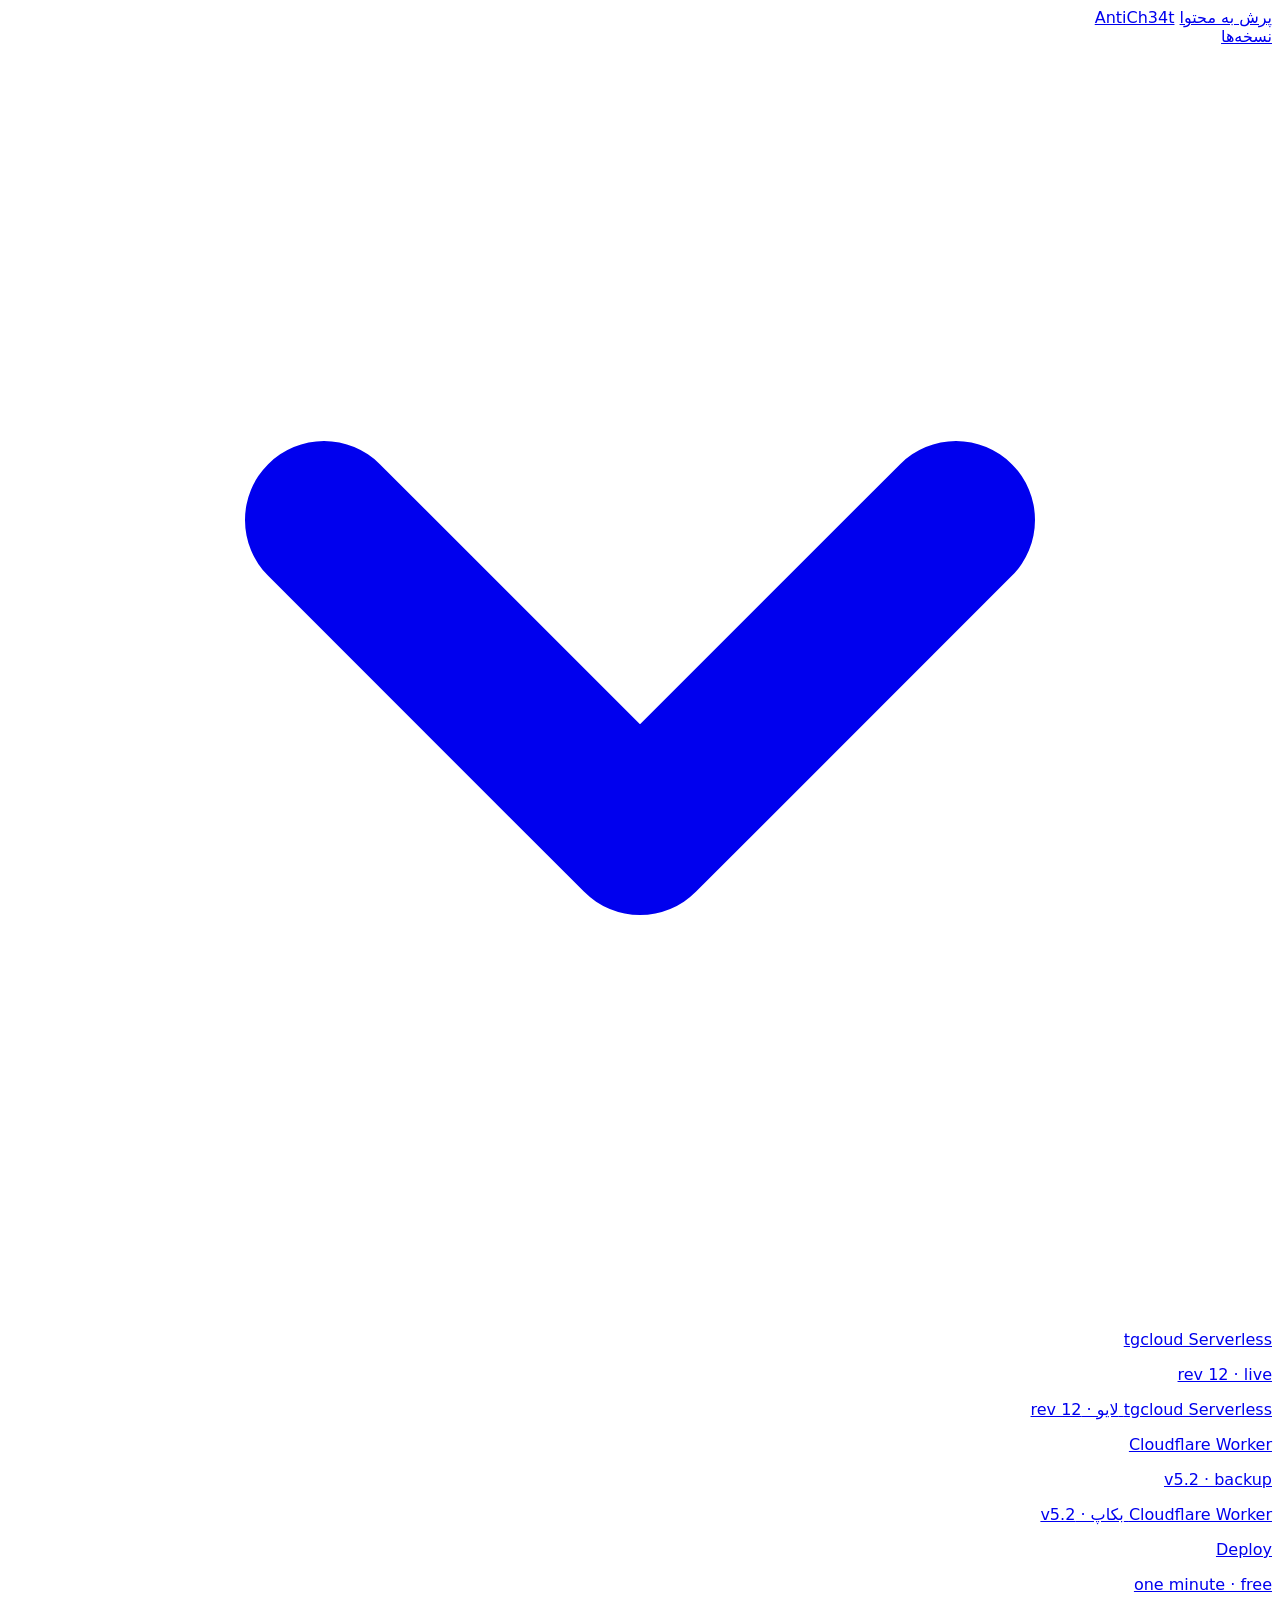
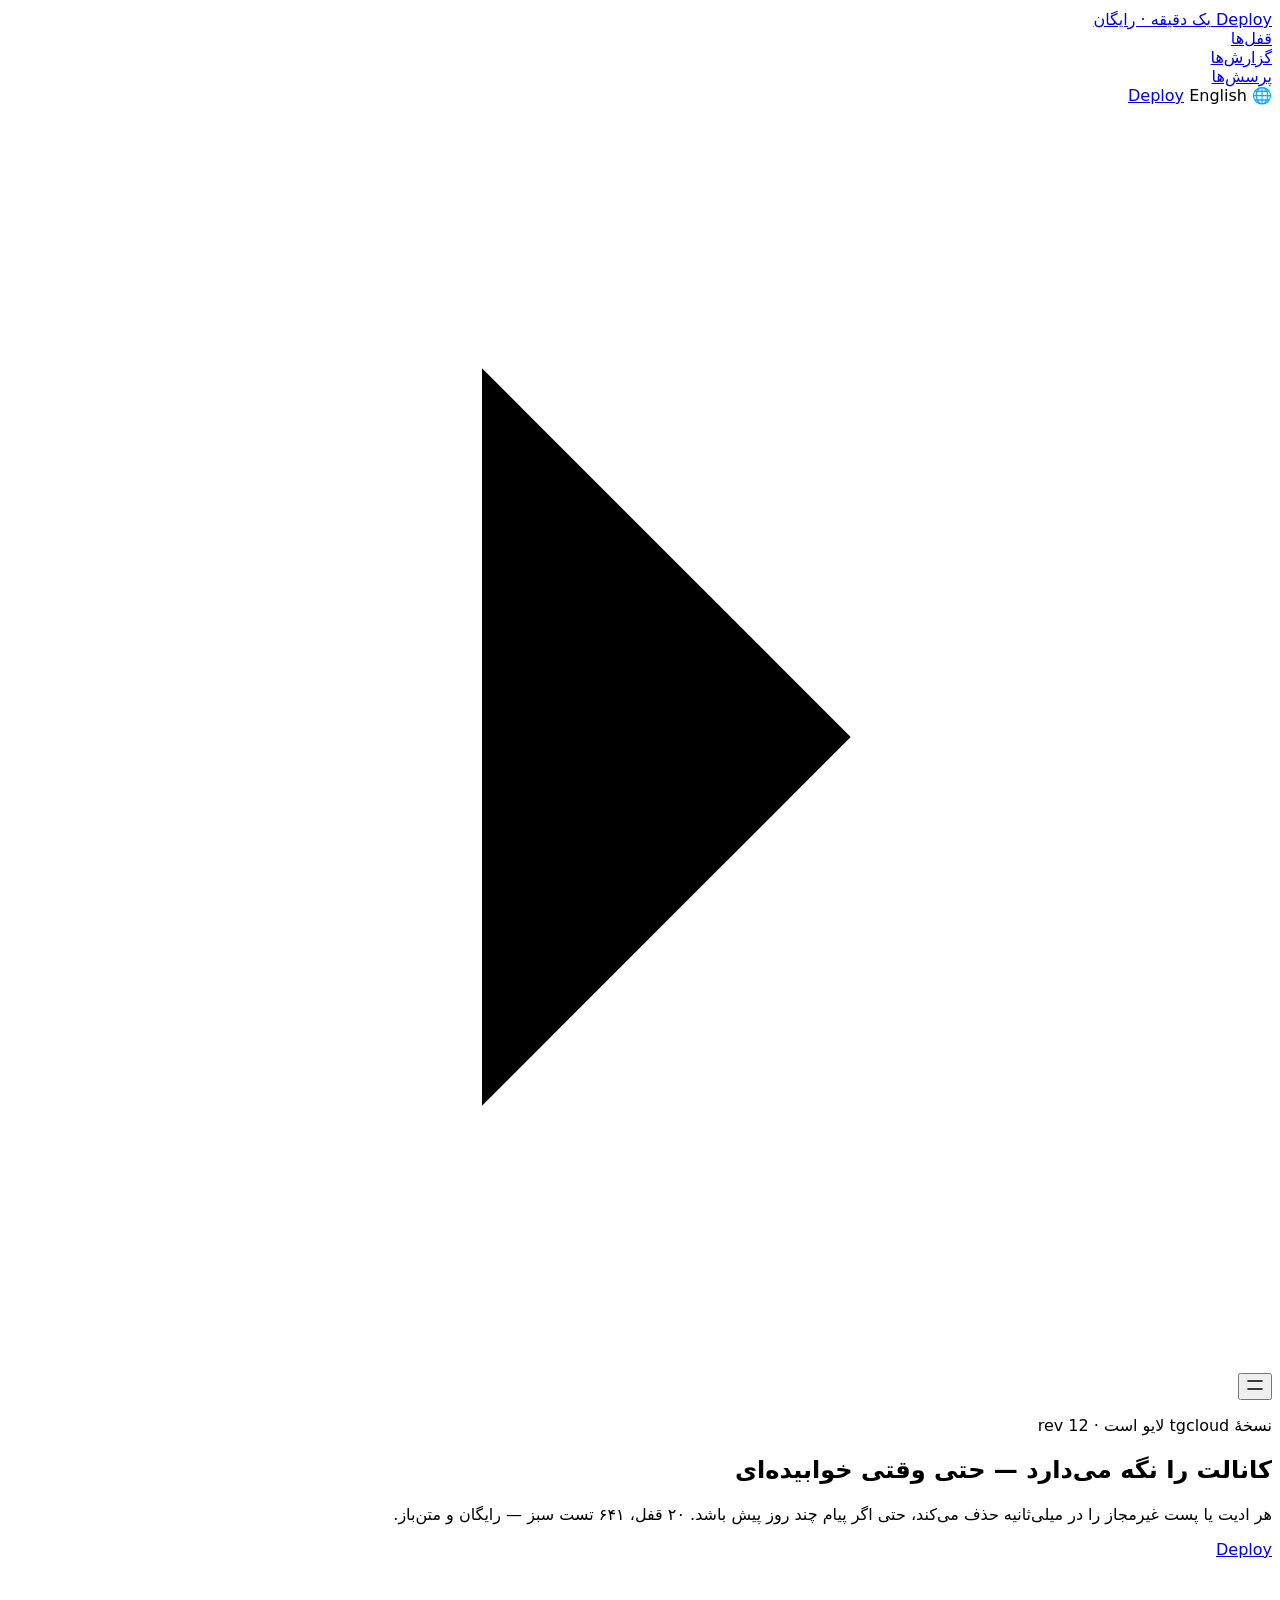
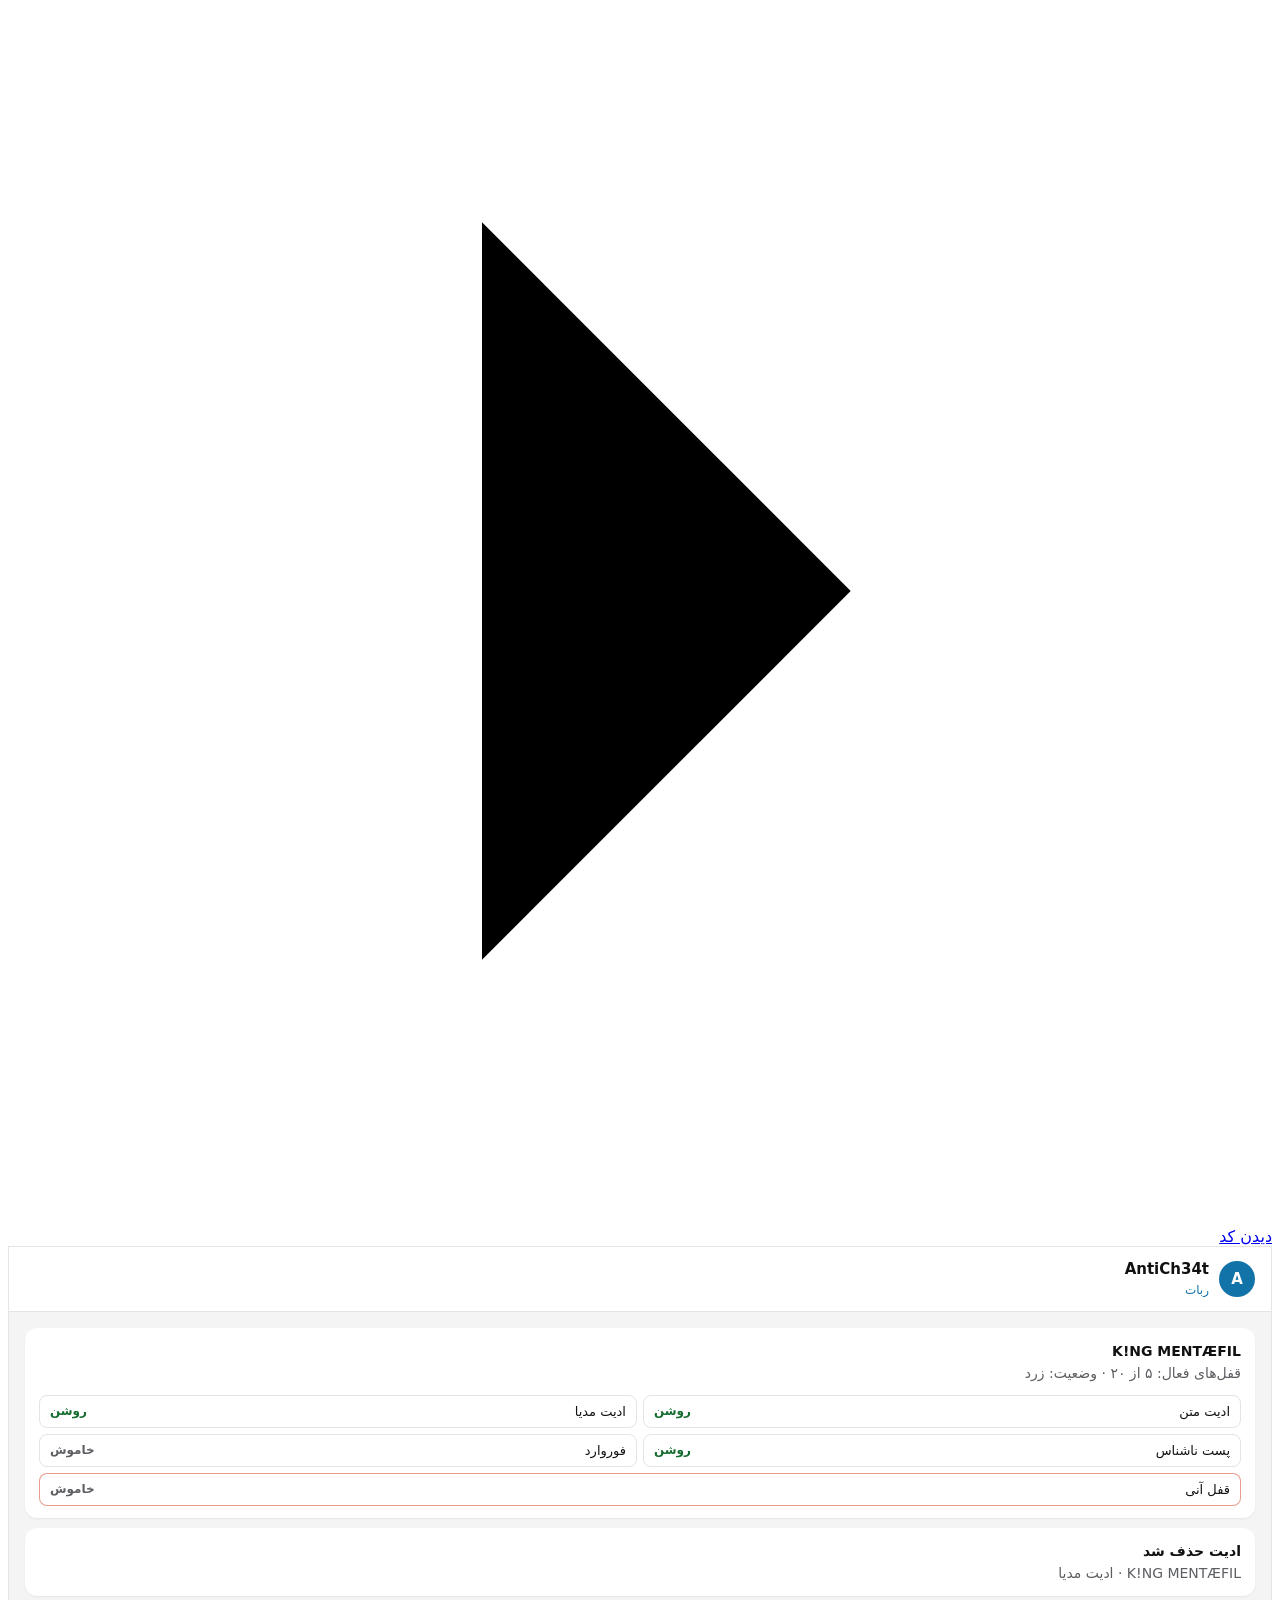
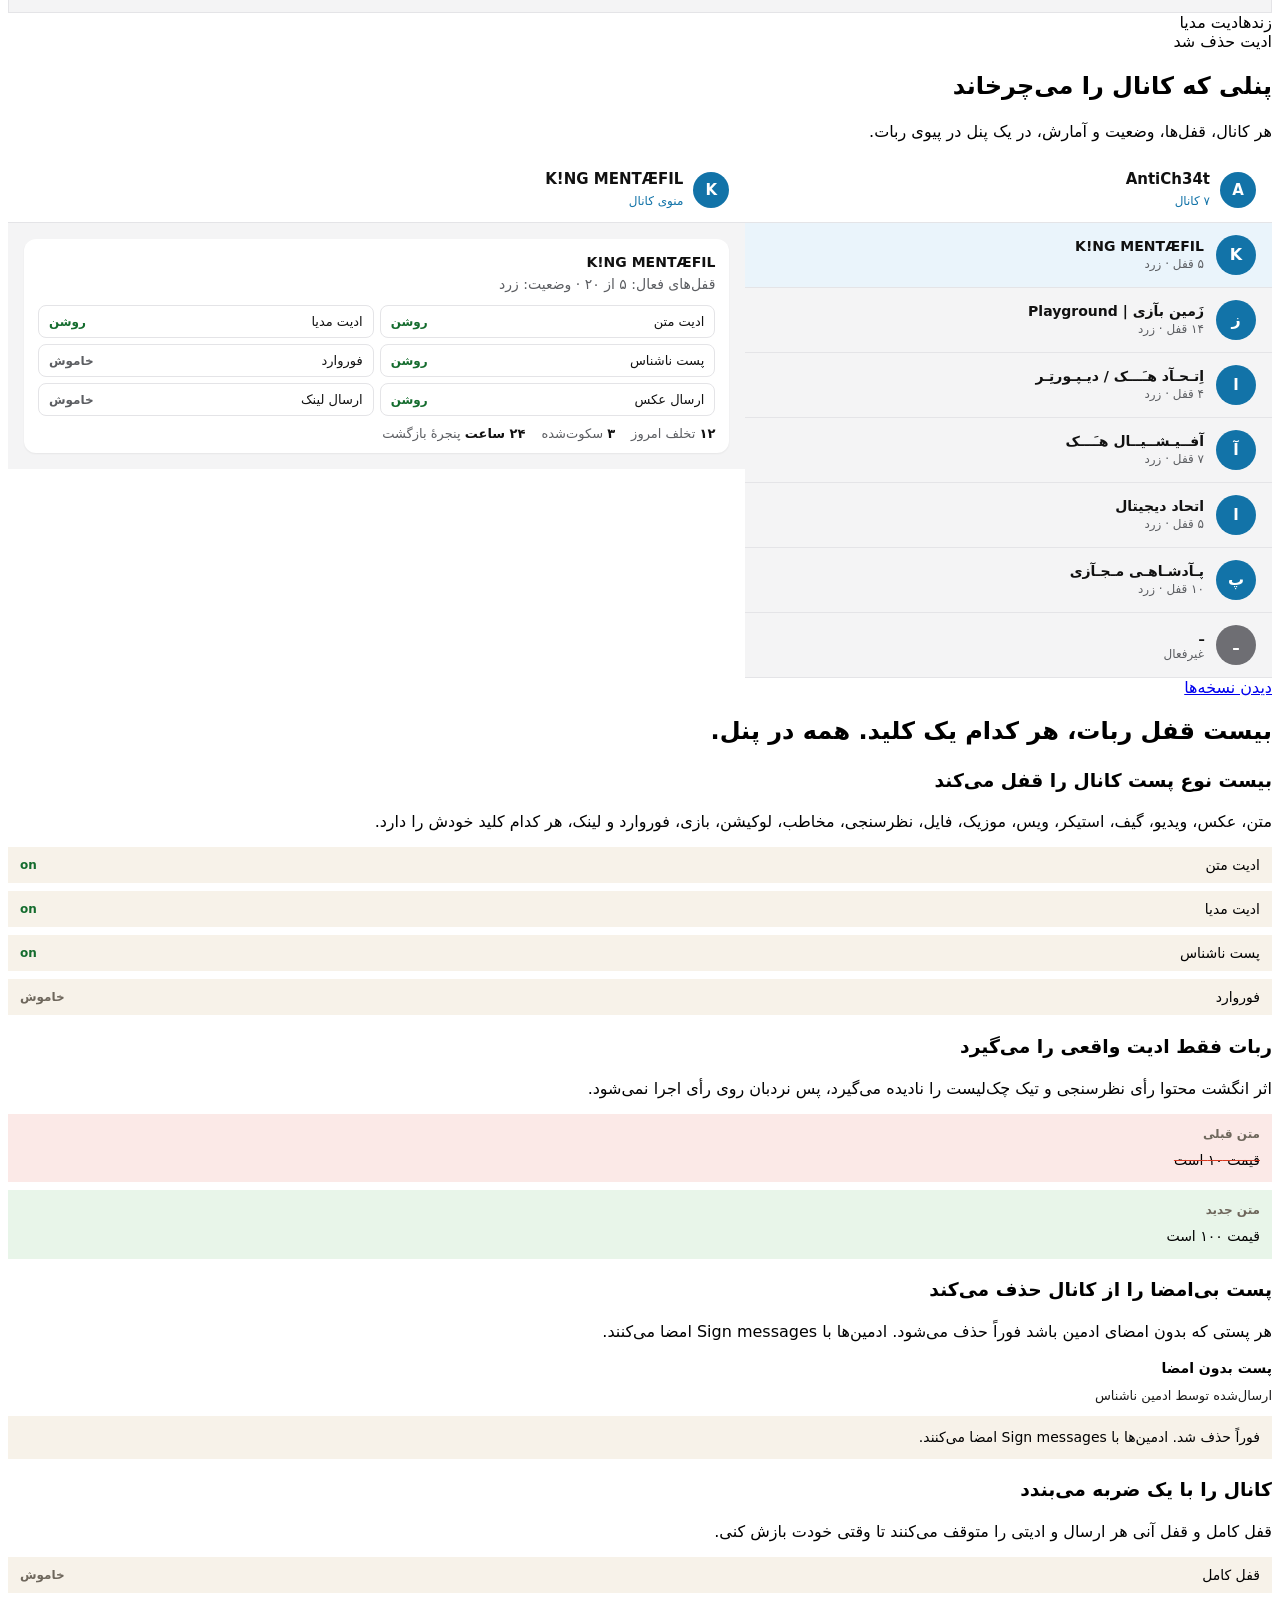
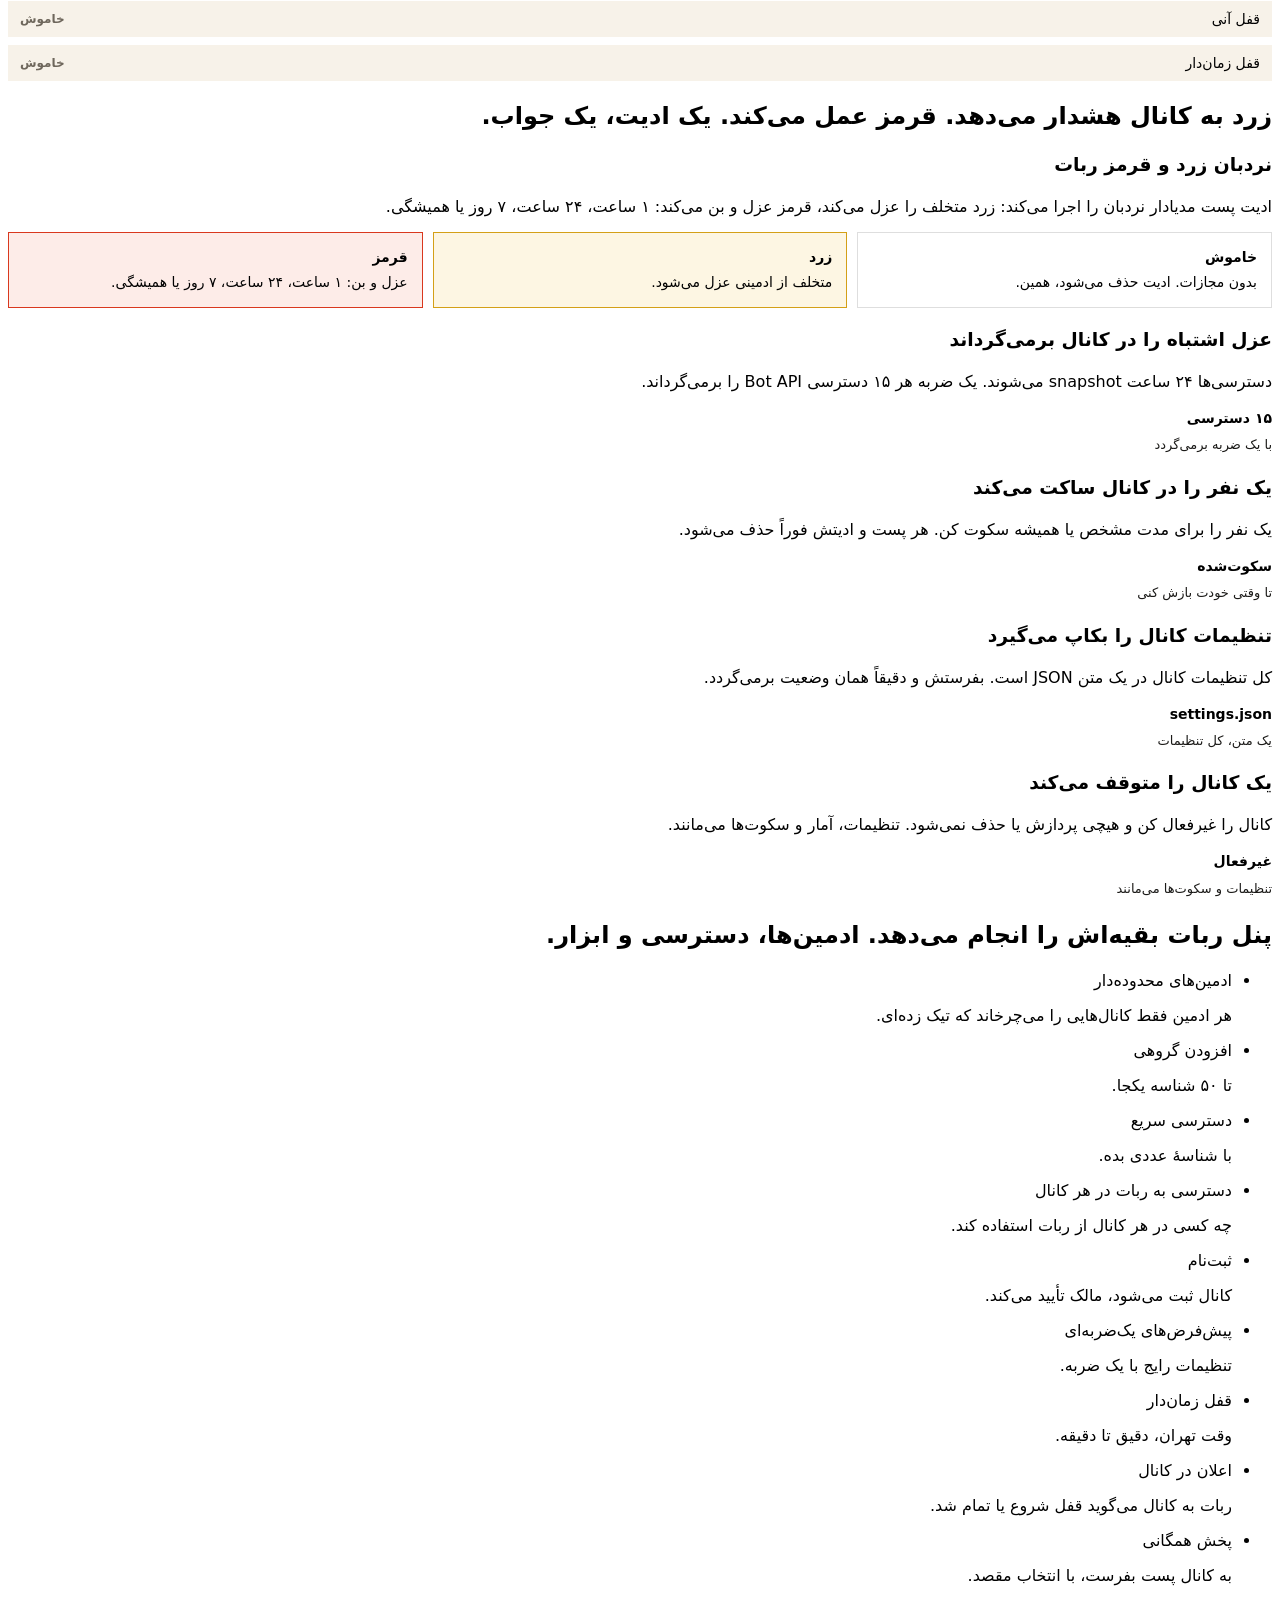
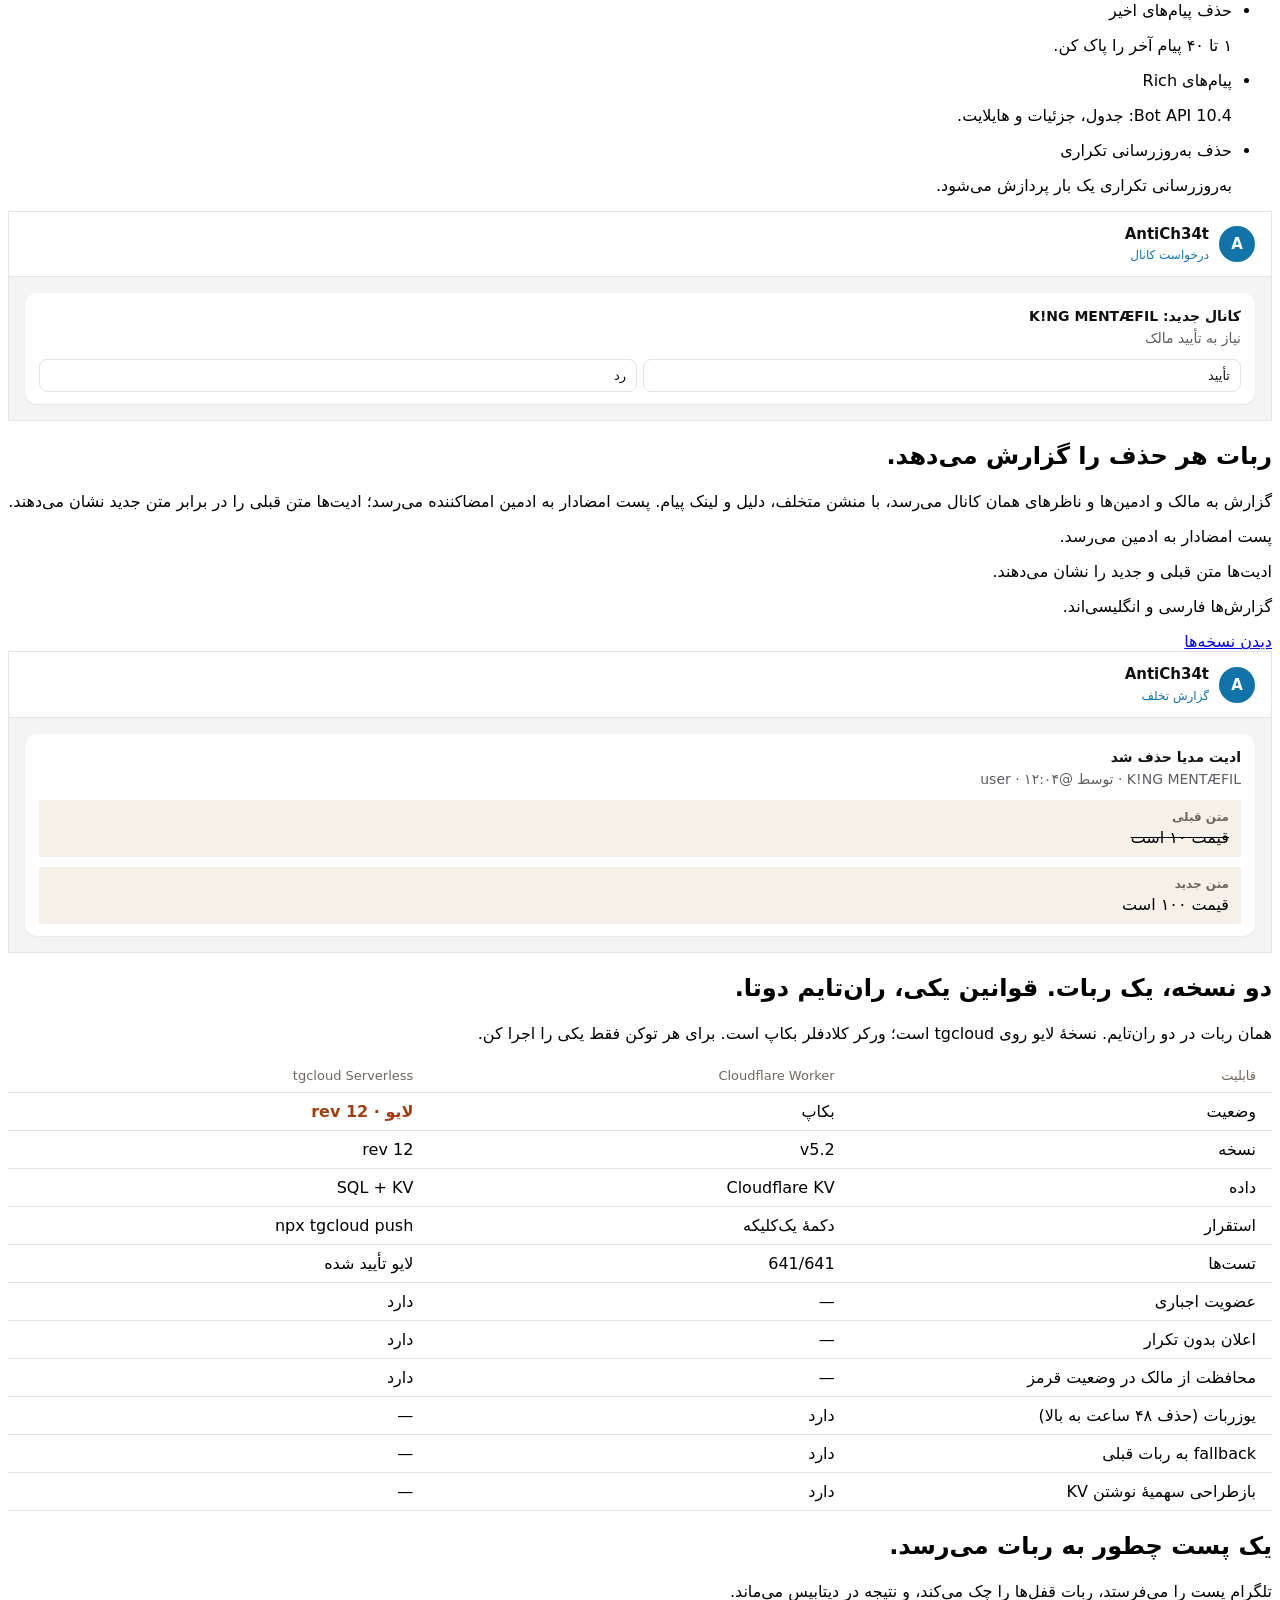
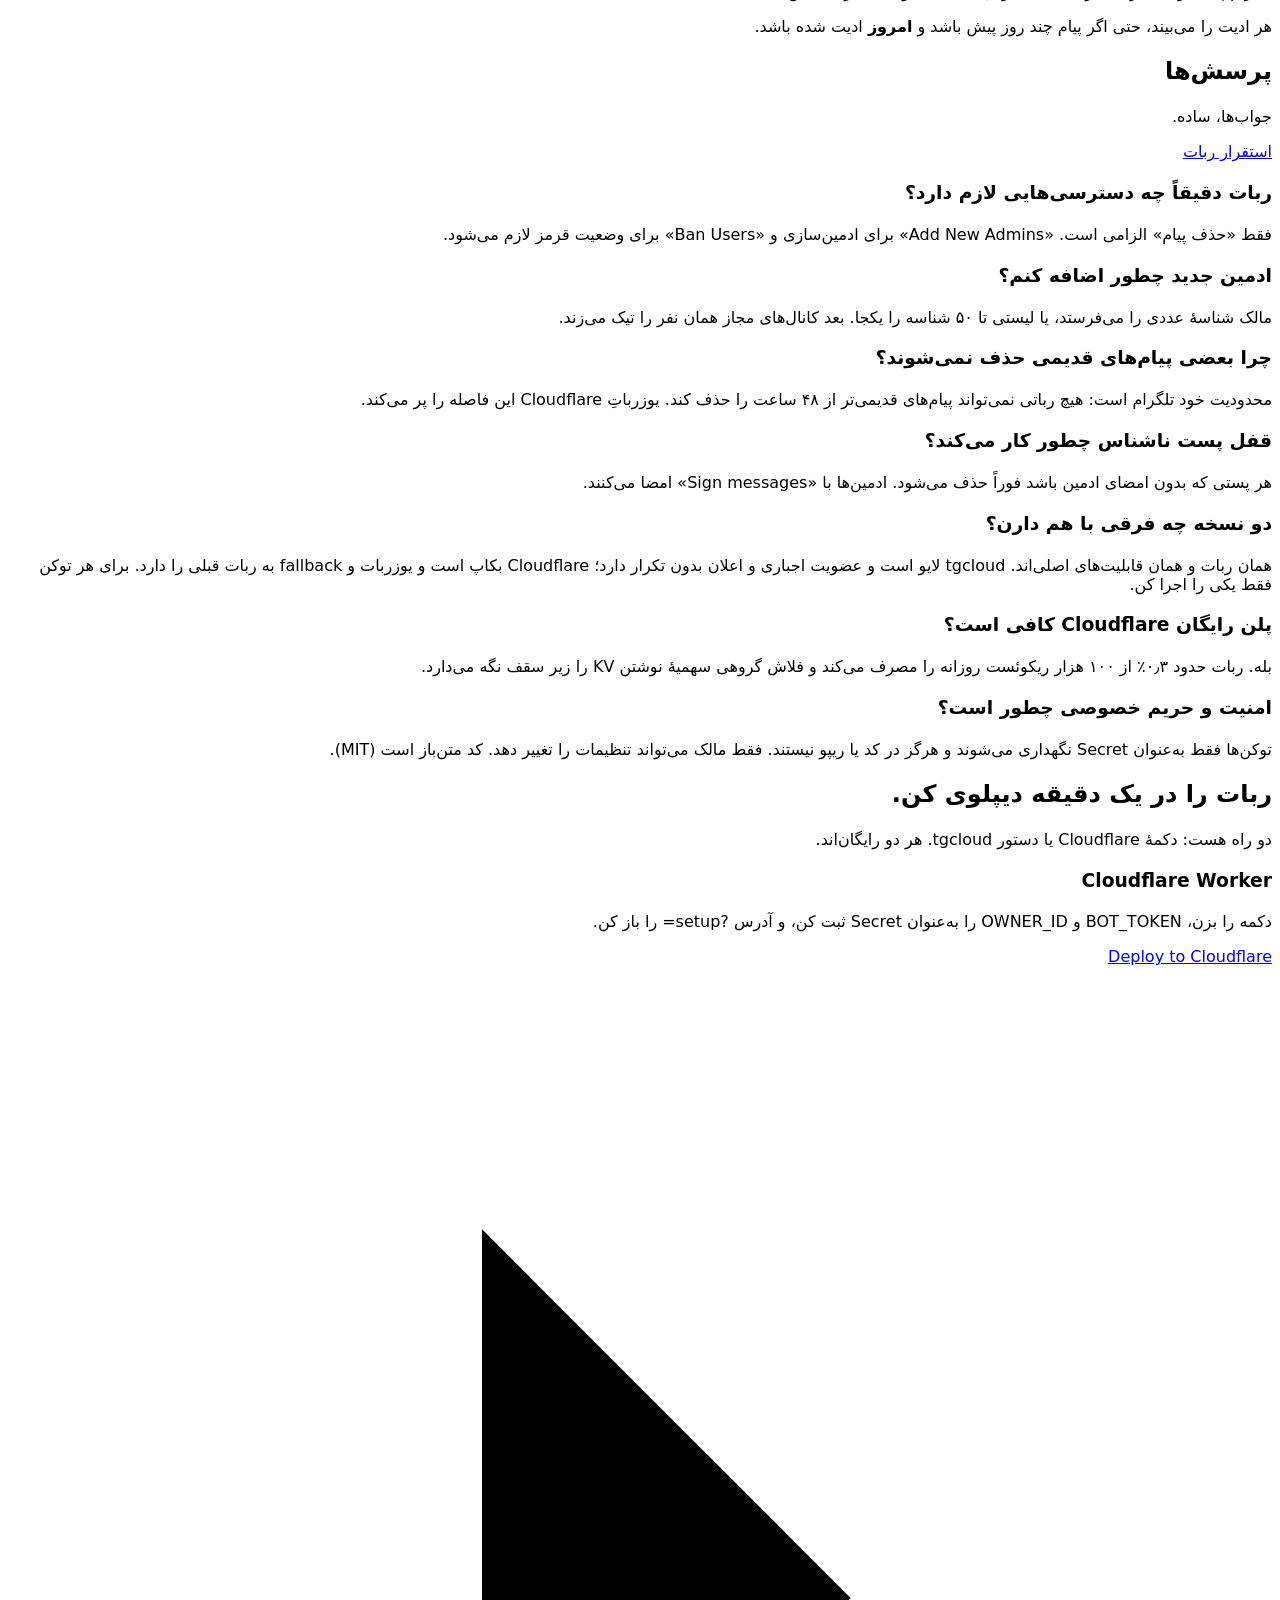
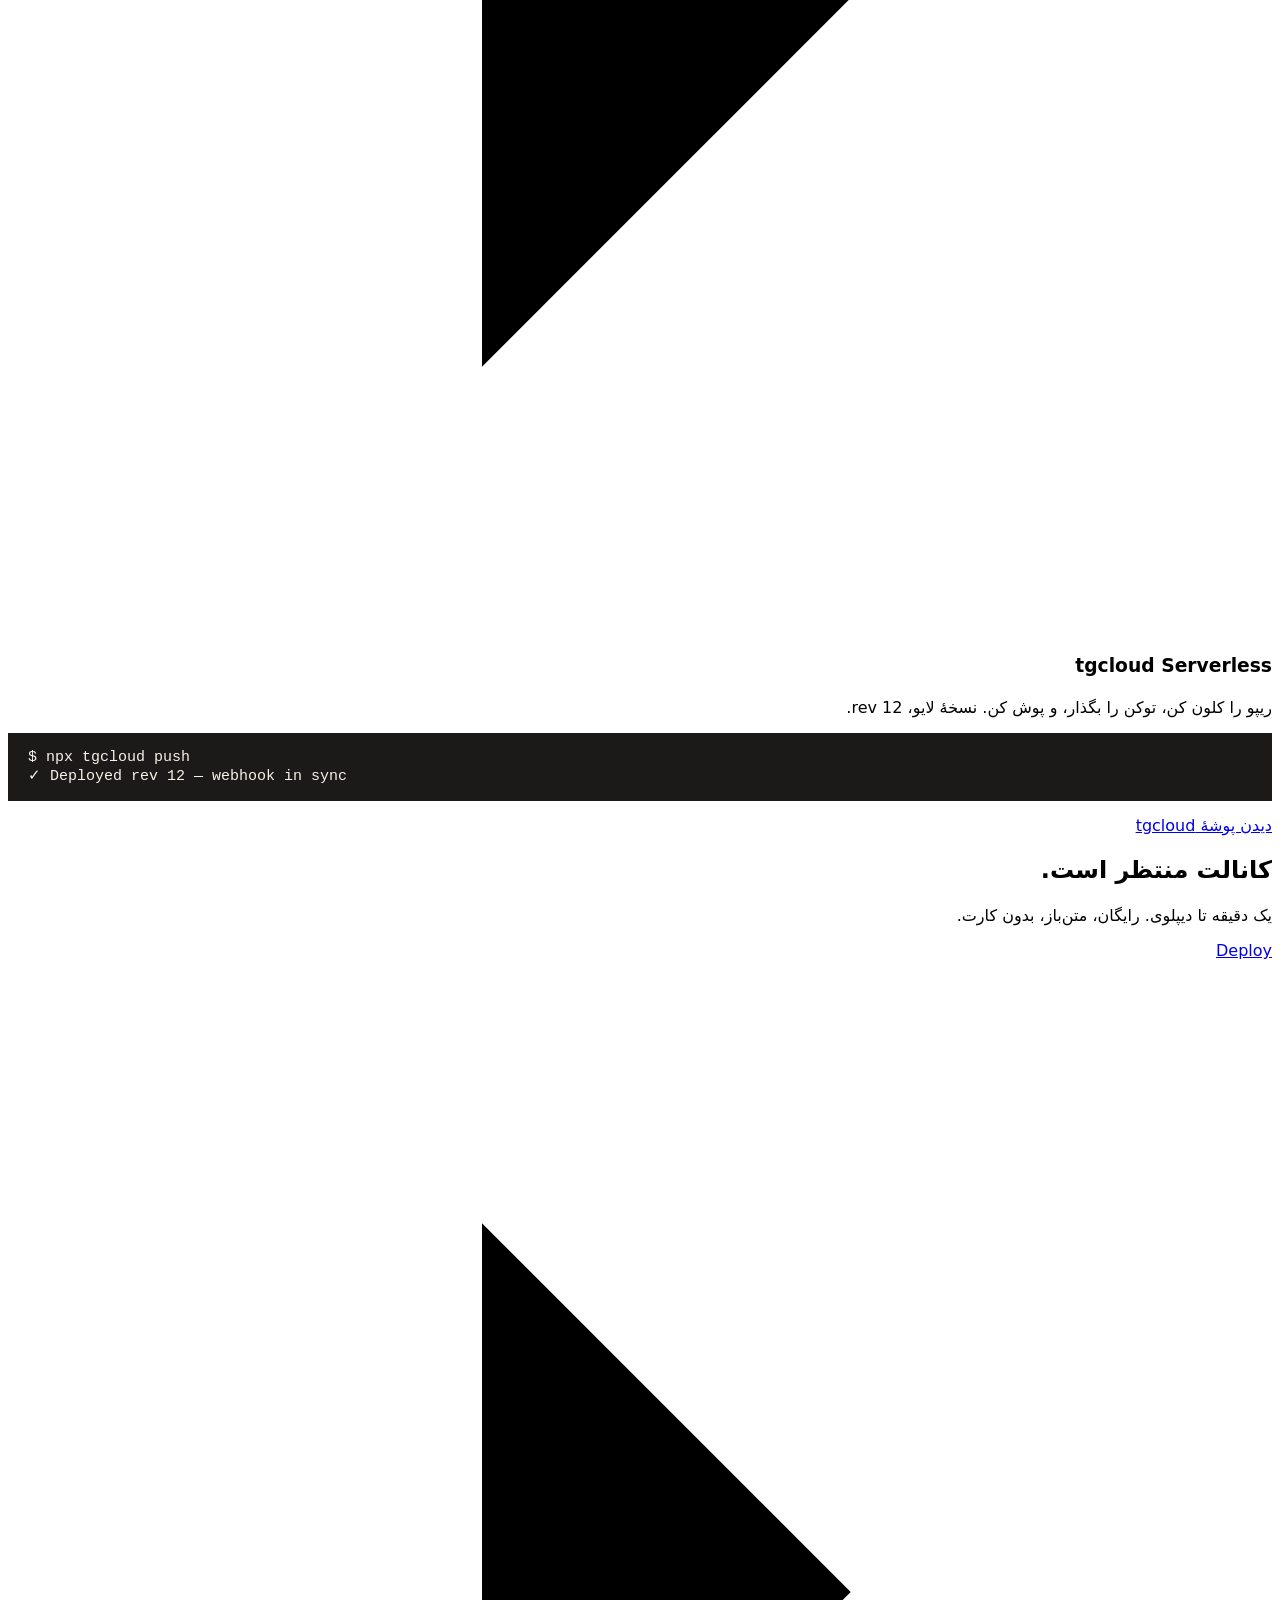
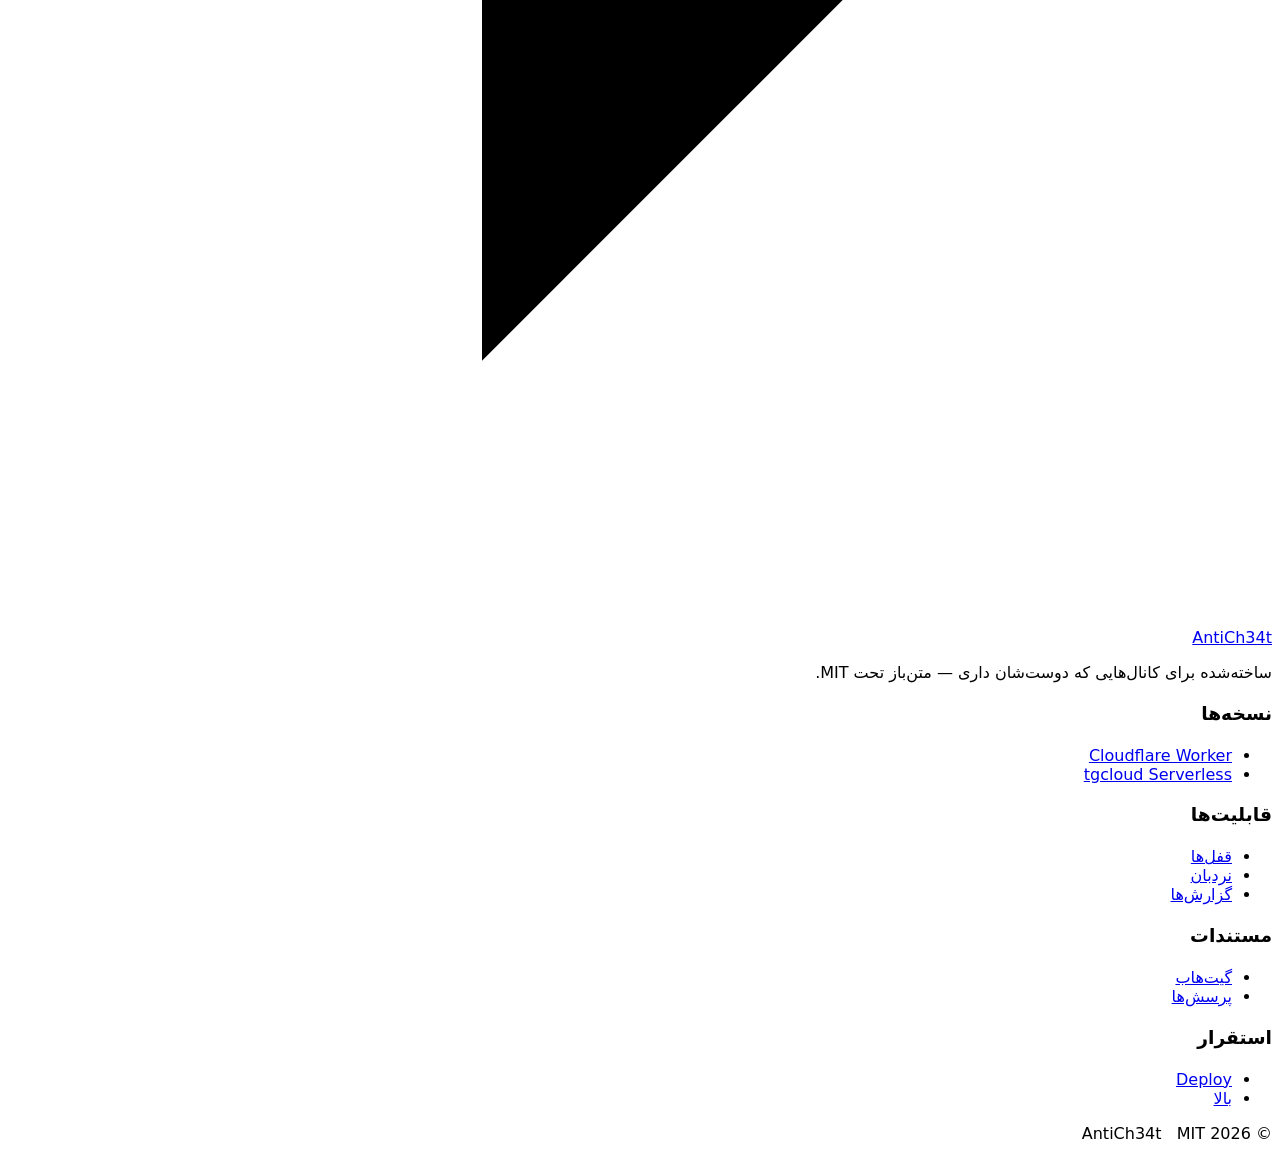
==== docs/index.html @ a916172c "GitHub Pages: human redesign — three colours, 80/20, warmer copy - Palette (three colours, 80/20): w" ====
<!doctype html>
<!-- type: software | page-type: software | site-kind: software
     deal: hero split, nav nav-cards, close close-type, footer footer-statement,
     rhythm dark-band, buttons arrow, mark ring, palette steel-orange, type host
     moments: line-carries-colour (#flow), word-highlight (#faq)
     Voice: technical-dry. Category: Telegram channel guard bot. Primary action: Deploy.
     The page is a stack of screens (layout-v4.md): the hero alone on the first, every other
     section and the footer exactly one or two, its h2 first. -->
<html lang="fa" dir="rtl" data-type="software" data-radius="soft" data-ground="sand" data-buttons="arrow" data-motion>
<head>
<meta charset="utf-8">
<meta name="viewport" content="width=device-width, initial-scale=1, viewport-fit=cover">
<title>AntiCh34t: Telegram channel guard bot</title>
<meta name="description" content="A Telegram channel guard bot: it deletes any unauthorized edit or post in milliseconds, even if the message is days old. 20 locks, a yellow and red ladder, free and open source.">
<meta property="og:type" content="website">
<meta property="og:title" content="AntiCh34t: Telegram channel guard bot">
<meta property="og:description" content="Deletes any unauthorized edit or post in milliseconds, even if the message is days old. 20 locks, a yellow and red ladder, free and open source.">
<meta property="og:image" content="share.jpg">
<meta name="twitter:card" content="summary_large_image">
<link rel="icon" href="favicon.svg" type="image/svg+xml">
<meta name="theme-color" content="#F7F2E9">
<meta name="site-kind" content="software">
<meta name="page-type" content="software">
<!-- <link rel="canonical" href="https://godde3s.github.io/anti-treason-bot/"> -->
<link rel="stylesheet" href="assets/fonts/fonts.css">
<link rel="stylesheet" href="assets/system.css">
<link rel="stylesheet" href="assets/ui/cards.css">
<link rel="stylesheet" href="assets/motion/motion.css">
<link rel="stylesheet" href="assets/backgrounds/backgrounds.css">
<link rel="stylesheet" href="assets/layout/layout.css">
<link rel="stylesheet" href="assets/icons/icon.css">
<link rel="stylesheet" href="assets/diagrams/diagram.css">
<link rel="stylesheet" href="assets/ui/base.css">
<style>
:root {
  /* Three colours, 80/20: warm paper covers ~80% of every screen, warm ink carries the
     type and the dark band, one signal red does all the pointing (buttons, live dot, red
     mode). Paper tints (surface, ground) are the same colour in a different value. */
  --p-bg: #F7F2E9; --p-surface: #EFE7D6; --p-ink: #1B1A18; --p-muted: #6E675C;
  --p-accent: #D9381E; --p-accent-ink: #ffffff; --p-action: #D9381E; --p-action-ink: #ffffff;
  --p-inv-bg: #1B1A18; --p-inv-surface: #262422; --p-inv-ink: #F7F2E9; --p-inv-muted: #A8A094;
  --p-inv-accent: #D9381E; --p-inv-accent-ink: #ffffff; --p-inv-action: #D9381E; --p-inv-action-ink: #ffffff;
  /* the kit's lit ground (panels, footer slab) in the same paper, not the old tan sand */
  --ground-bg: #EAE1CE; --ground-surface: #F2EBDC; --ground-ink: #1B1A18; --ground-muted: #6E675C; --ground-accent: #D9381E;
  /* more air: sections breathe further apart, headings stand further from their content */
  --section: 72px; --head-gap: 64px; --card-gap: 20px;
  --font-display: "Host Grotesk", "Vazirmatn", system-ui, sans-serif;
  --font-text: "Host Grotesk", "Vazirmatn", system-ui, sans-serif;
  --font-mono: "JetBrains Mono", ui-monospace, "SFMono-Regular", Menlo, Consolas, monospace;
  --display-weight: 500;
  --display-tracking: -0.035em;
  --display-tracking-xl: -0.04em;
}
</style>
<script>document.documentElement.classList.add('m-enter');setTimeout(()=>document.documentElement.classList.add('m-enter-done'),700)</script>
<script src="assets/backgrounds/backgrounds.js"></script>
<script>document.documentElement.classList.add('mo-js');setTimeout(()=>document.documentElement.classList.add('mo-safe'),2500)</script>
<link rel="modulepreload" href="assets/moments/moments.js">
<link rel="modulepreload" href="assets/moments/lib.js">
<link rel="modulepreload" href="assets/moments/line-carries-colour/moment.js">
<link rel="modulepreload" href="assets/moments/word-highlight/moment.js">
<style>
  /* The language toggle is plain text, like a nav link — not a third button style. */
  .lang-btn { background: none; border: 0; padding: 0; font: inherit; color: inherit; cursor: pointer; }
  .lang-btn:hover { color: var(--p-accent); }
  /* Page CSS: only what sits inside a visual and the kit lacks. */
  /* Persian text uses Vazirmatn; Latin uses Host Grotesk (font fallback handles it). */
  html[lang="fa"] body { font-family: "Vazirmatn", "Host Grotesk", system-ui, sans-serif; }
  /* Telegram panel mock (the product's real UI): Telegram blue is the product's own colour. */
  .tg { --tg-blue: #1273a8; --tg-bg: #ffffff; --tg-chat: #f4f4f5; --tg-ink: #111111;
    --tg-muted: #5c5e62; --tg-line: #e4e4e7; background: var(--tg-chat); border: 1px solid var(--tg-line);
    border-radius: var(--r-lg); overflow: hidden; text-align: start; }
  .tg__bar { display: flex; align-items: center; gap: 10px; padding: 12px 16px;
    border-bottom: 1px solid var(--tg-line); background: var(--tg-bg); }
  .tg__av { width: 36px; height: 36px; border-radius: 50%; background: var(--tg-blue);
    color: #fff; display: grid; place-items: center; font-size: 15px; font-weight: 700; flex: none; }
  .tg__name { font-weight: 700; font-size: 15px; color: var(--tg-ink); line-height: 1.3; }
  .tg__sub { font-size: 12px; color: var(--tg-blue); line-height: 1.3; }
  .tg__body { padding: 16px; display: flex; flex-direction: column; gap: 10px; }
  .tg__msg { background: var(--tg-bg); border-radius: 12px; padding: 12px 14px;
    box-shadow: 0 1px 2px rgba(0,0,0,.06); max-width: 100%; }
  .tg__msg p { margin: 0; font-size: 14px; line-height: 1.6; color: var(--tg-ink); }
  .tg__msg .muted { color: var(--tg-muted); }
  .tg__keys { display: grid; grid-template-columns: 1fr 1fr; gap: 6px; margin-top: 10px; }
  .tg__key { border: 1px solid var(--tg-line); border-radius: 8px; background: var(--tg-bg);
    padding: 8px 10px; font-size: 13px; color: var(--tg-ink); display: flex; align-items: center; gap: 8px; }
  .tg__key .st { margin-inline-start: auto; font-size: 12px; font-weight: 700; }
  .tg__key .on { color: #146c2e; }
  .tg__key .off { color: var(--tg-muted); }
  .tg__key.wide { grid-column: 1 / -1; }
  .tg__key.hot { border-color: rgba(217,56,30,.5); }
  /* App-frame: the bot's panel, list + open item (sections-library.md, app-frame). */
  .app.ui { display: grid; grid-template-columns: minmax(0, 5fr) minmax(0, 7fr); margin-top: var(--s-7);
    background: var(--u-bg); border: 1px solid var(--u-border); border-radius: var(--u-r);
    box-shadow: var(--u-shadow); }
  .app > .app__pane { position: relative; min-width: 0; min-height: 0; overflow: hidden; }
  .app > .app__pane + .app__pane { border-left: 1px solid var(--u-line); }
  .app > .app__pane > .ui-panel { width: 100%; border: 0; border-radius: 0; box-shadow: none; }
  .app > .app__pane::after { content: ""; position: absolute; inset: auto 0 0 0; height: 64px;
    background: linear-gradient(transparent, var(--u-bg)); pointer-events: none; }
  @media (min-width: 1024px) and (max-width: 1279px) { .app.ui { grid-template-columns: minmax(0, 4fr) minmax(0, 8fr); } }
  @media (max-width: 1023px) {
    .app.ui { grid-template-columns: minmax(0, 1fr); grid-template-rows: auto minmax(0, 1fr); }
    .app > .app__pane--list { max-height: 252px; }
    .app > .app__pane--list::after { display: none; }
    .app .ui-win__side { display: none; }
    .app .ui-win__body { grid-template-columns: minmax(0, 1fr); }
    .app > .app__pane + .app__pane { border-left: 0; border-top: 1px solid var(--u-line); }
  }
  @media (max-width: 639px) {
    .app.ui { grid-template-rows: minmax(0, 1fr); }
    .app > .app__pane--list { display: none; }
    .app > .app__pane + .app__pane { border-top: 0; }
  }
  /* Feature card panels. */
  #locks .panel { --p-h: 336px; }
  #ladder .panel { --p-h: 336px; }
  @media (max-width: 1279px) { #locks .panel, #ladder .panel { --p-h: 300px; } }
  @media (max-width: 1023px) { #locks .panel, #ladder .panel { --p-h: 260px; } }
  @media (max-width: 639px) { #locks .panel, #ladder .panel { --p-h: 220px; } }
  /* Comparison table. */
  .cmp { width: 100%; border-collapse: collapse; font-size: 16px; table-layout: fixed; }
  .cmp th, .cmp td { overflow-wrap: break-word; }
  @media (max-width: 639px) {
    .cmp { font-size: 14px; }
    .cmp th, .cmp td { padding: 8px 10px; }
    .cmp td:first-child { white-space: normal; }
  }
  .cmp th, .cmp td { text-align: start; padding: 9px 16px; border-bottom: 1px solid var(--p-ink);
    border-bottom-color: color-mix(in srgb, var(--p-ink) 12%, transparent); vertical-align: top; }
  .cmp th { font-size: 13px; font-weight: 500; color: var(--p-muted); }
  .cmp td:first-child { font-weight: 500; white-space: nowrap; }
  .cmp .live { color: #a03f14; font-weight: 700; }
  /* Deploy code block. */
  .code { font-family: var(--font-mono); font-size: 15px; background: var(--p-inv-bg); color: var(--p-inv-ink);
    border-radius: var(--r-md); padding: 16px 20px; direction: ltr; text-align: left; overflow-x: auto; }
  /* Word-highlight statement. */
  .statement { font-size: clamp(28px, 4vw, 44px); line-height: 1.3; font-weight: var(--display-weight);
    letter-spacing: var(--display-tracking); max-width: 20ch; }
  /* The Live dot pulses twice, then rests on the solid dot (the checker wants motion settled in 5 s). */
  .ly-live::before { animation-iteration-count: 2; }
  /* App-frame: flat Telegram panes inside .app.ui. */
  .tg--flat { border: 0; border-radius: 0; }
  .tg__list { list-style: none; margin: 0; padding: 0; }
  .tg__item { display: flex; gap: 12px; align-items: center; padding: 12px 16px;
    border-bottom: 1px solid var(--tg-line); font-size: 14px; }
  .tg__item.is-on { background: #eaf4fb; }
  .tg__item .tg__av { width: 40px; height: 40px; font-size: 16px; }
  .tg__item .tg__name { font-size: 14px; overflow-wrap: break-word; }
  .tg__item > span:last-child { min-width: 0; }
  .tg__item .tg__sub { font-size: 12px; color: var(--tg-muted); }
  .tg__stat { display: flex; gap: 16px; margin-top: 10px; font-size: 13px; color: var(--tg-muted); }
  .tg__stat b { color: var(--tg-ink); }
  /* Feature panel visuals (small, real UI mocks). */
  .lk { display: flex; flex-direction: column; gap: 8px; }
  .lk__row { display: flex; align-items: center; gap: 10px; font-size: 14px; padding: 10px 12px;
    background: var(--p-bg); border-radius: var(--r-md); }
  .lk__row .st { margin-inline-start: auto; font-size: 12px; font-weight: 700; color: #146c2e; }
  .lk__row .st.off { color: var(--p-muted); }
  .diff { font-size: 14px; line-height: 1.7; }
  .diff__old { background: #fbe9e7; padding: 10px 12px; border-radius: var(--r-md); }
  .diff__new { background: #e8f5e9; padding: 10px 12px; border-radius: var(--r-md); margin-top: 8px; }
  .diff__old s { text-decoration-color: #D9381E; }
  .diff__tag { font-size: 12px; font-weight: 700; color: var(--p-muted); display: block; margin-bottom: 4px; }
  .ladder { display: grid; grid-template-columns: repeat(3, 1fr); gap: 10px; }
  .ladder__step { border: 1px solid color-mix(in srgb, var(--p-ink) 14%, transparent); border-radius: var(--r-md);
    padding: 14px; font-size: 14px; line-height: 1.5; }
  .ladder__step .t { font-weight: 700; display: block; margin-bottom: 4px; }
  .ladder__step--y { border-color: #d4a017; background: #fdf6e3; }
  .ladder__step--r { border-color: #D9381E; background: #FDECE8; }
  .rep { font-size: 14px; line-height: 1.6; }
  .rep__head { font-weight: 700; margin-bottom: 6px; }
  .rep__meta { color: var(--p-ink); font-size: 13px; }
  .rep__box { background: var(--p-bg); border-radius: var(--r-md); padding: 10px 12px; margin-top: 10px; }
  /* Persian glyphs are taller than Latin: the kit's tight display leading (h1 1.04, h2 1.1)
     overlaps FA lines (the reports heading collided with its paragraph). Loosen heading
     leading in RTL so lines never collide; EN keeps the tight leading. */
  [dir="rtl"] h1, [dir="rtl"] .t-h1 { line-height: 1.25; }
  [dir="rtl"] h2, [dir="rtl"] .t-h2 { line-height: 1.3; }
  [dir="rtl"] h3, [dir="rtl"] .t-h3 { line-height: 1.4; }
  /* feature-card panels: the kit's 264-340px stage leaves a big empty sand area under a
     small fragment; shrink the stage so the fragment is the visual, not the empty ground */
  #locks .card > .panel, #ladder .card > .panel, #manage .card > .panel, #reports .card > .panel { --p-h: 190px; }
  /* the manage list is a long read: give each row room to breathe */
  #manage .rows > li { padding-block: var(--s-5); }
  /* the hero float card is absolute over the panel's empty foot on desktop;
     on a phone the panel fills the media box, so the card flows below it instead of covering the locks */
  @media (max-width: 639px) {
    .hero__media .ly-float { position: static; width: 100%; margin-top: var(--s-4); }
  }

</style>
</head>
<body>
<!-- type: software
     deal: hero split, nav nav-cards, close close-type, footer footer-statement, rhythm dark-band,
     buttons arrow, mark ring, palette steel-orange, type host
     moments: line-carries-colour (#flow), word-highlight (#faq) -->

<header class="nav">
  <div class="wrap nav__bar">
    <a class="skip-link" href="#top" data-i="skip">Skip to content</a>
    <a class="nav__logo" href="#top"><span class="mark" data-mark="ring" aria-hidden="true"></span>AntiCh34t</a>
    <nav class="nav__links" aria-label="Main">
      <div class="nav__item">
        <a class="nav__link" href="#versions"><span data-i="navV">Versions</span> <svg class="chev" viewBox="0 0 12 12" aria-hidden="true"><path d="M3 4.5l3 3 3-3" fill="none" stroke="currentColor" stroke-width="1.5" stroke-linecap="round" stroke-linejoin="round"/></svg></a>
        <div class="nav__menu">
          <div class="wrap grid">
            <a class="menu-card span-4" href="#versions">
              <div class="panel"><div class="stage stage--fade-br"><div class="at-corner" style="--ax:24px;--ay:24px"><p class="t-card">tgcloud Serverless</p><p class="t-small muted">rev 12 · live</p></div></div></div>
              <span class="t-card" data-i="nv1">tgcloud Serverless</span>
              <span class="t-small muted" data-i="nv1s">Live · rev 12</span>
            </a>
            <a class="menu-card span-4" href="#versions">
              <div class="panel"><div class="stage stage--fade-br"><div class="at-corner" style="--ax:24px;--ay:24px"><p class="t-card">Cloudflare Worker</p><p class="t-small muted">v5.2 · backup</p></div></div></div>
              <span class="t-card" data-i="nv2">Cloudflare Worker</span>
              <span class="t-small muted" data-i="nv2s">Backup · v5.2</span>
            </a>
            <a class="menu-card span-4" href="#deploy">
              <div class="panel"><div class="stage stage--fade-br"><div class="at-corner" style="--ax:24px;--ay:24px"><p class="t-card">Deploy</p><p class="t-small muted">one minute · free</p></div></div></div>
              <span class="t-card" data-i="nv3">Deploy</span>
              <span class="t-small muted" data-i="nv3s">One minute · free</span>
            </a>
          </div>
        </div>
      </div>
      <div class="nav__item"><a class="nav__link" href="#locks" data-i="navL">Locks</a></div>
      <div class="nav__item"><a class="nav__link" href="#reports" data-i="navR">Reports</a></div>
      <div class="nav__item"><a class="nav__link" href="#faq" data-i="navQ">Questions</a></div>
    </nav>
    <div class="nav__actions">
      <button class="lang-btn" id="langBtn" type="button" onclick="setLang(document.documentElement.lang==='fa'?'en':'fa')">🌐 English</button>
      <a class="btn btn--primary" href="#deploy">Deploy<svg class="m-arrow" viewBox="0 0 12 12" aria-hidden="true"><path class="m-arrow__stem" d="M1 6h8"/><path class="m-arrow__head" d="M4.5 2.5 8 6l-3.5 3.5"/></svg></a>
    </div>
    <button class="nav__toggle" type="button" aria-expanded="false" aria-label="Menu">
      <svg width="18" height="18" viewBox="0 0 18 18" aria-hidden="true"><path d="M2 5h14M2 13h14" stroke="currentColor" stroke-width="1.6" stroke-linecap="round"/></svg>
    </button>
  </div>
</header>

<main id="top">
  <section class="hero hero--split" data-enter aria-labelledby="hero-h">
    <div class="wrap"><div class="hero-text grid hero__grid">
      <div class="hero__text span-5">
        <p class="hero__kicker"><span class="dot" aria-hidden="true"></span><span data-i="notice">The tgcloud version is live · rev 12</span></p>
        <h1 id="hero-h" data-i="h1">Telegram channel guard bot</h1>
        <p class="hero__lead" data-i="sub">It deletes any unauthorized edit or post in milliseconds, even if the message is days old. 20 locks and 641 tests green.</p>
        <div class="btn-row">
          <a class="btn btn--primary" href="#deploy">Deploy<svg class="m-arrow" viewBox="0 0 12 12" aria-hidden="true"><path class="m-arrow__stem" d="M1 6h8"/><path class="m-arrow__head" d="M4.5 2.5 8 6l-3.5 3.5"/></svg></a>
          <a class="btn btn--secondary" href="https://github.com/Godde3s/anti-treason-bot" target="_blank" rel="noopener" data-i="cta2">See the code</a>
        </div>
      </div>
      <div class="hero__media span-6 start-7">
        <div class="tg" role="img" aria-label="The bot's channel menu in Telegram">
          <div class="tg__bar">
            <span class="tg__av">A</span>
            <span><span class="tg__name">AntiCh34t</span><br><span class="tg__sub" data-i="tgBot">bot</span></span>
          </div>
          <div class="tg__body">
            <div class="tg__msg">
              <p><b data-i="tgTitle">K!NG MENTÆFIL</b></p>
              <p class="muted"><span data-i="tgLocks">Locks on: 5 of 20</span> · <span data-i="tgMode">Mode: yellow</span></p>
              <div class="tg__keys">
                <span class="tg__key"><span data-i="tgK1">Text edit</span><span class="st on" data-i="on">on</span></span>
                <span class="tg__key"><span data-i="tgK2">Media edit</span><span class="st on" data-i="on2">on</span></span>
                <span class="tg__key"><span data-i="tgK3">Anonymous post</span><span class="st on" data-i="on3">on</span></span>
                <span class="tg__key"><span data-i="tgK4">Forward</span><span class="st off" data-i="off">off</span></span>
                <span class="tg__key wide hot"><span data-i="tgK5">Instant lock</span><span class="st off" data-i="off2">off</span></span>
              </div>
            </div>
            <div class="tg__msg">
              <p><b data-i="tgRep">Edit deleted</b></p>
              <p class="muted"><span data-i="tgRepM">K!NG MENTÆFIL · media edit</span></p>
            </div>
          </div>
        </div>
        <div class="ly-float">
          <div class="ly-float__row"><span class="ly-live" data-i="flLive">Live</span><span data-i="flMeta">media edit</span></div>
          <div class="ly-float__title" data-i="flTitle">Edit deleted</div>
        </div>
      </div>
    </div></div>
  </section>





  <section id="panel" class="section" data-enter aria-labelledby="panel-h">
    <div class="wrap">
      <div class="section-head">
        <h2 id="panel-h" data-i="panelH">The panel that runs the channel</h2>
        <p class="t-lead" data-i="panelP">Every channel, its locks, its mode and its stats, in one panel in the bot's DM.</p>
      </div>
      <div class="app ui" data-ui="window">
        <div class="app__pane app__pane--list">
          <div class="tg tg--flat">
            <div class="tg__bar"><span class="tg__av">A</span><span><span class="tg__name">AntiCh34t</span><br><span class="tg__sub" data-i="tgCh">7 channels</span></span></div>
            <ul class="tg__list">
              <li class="tg__item is-on"><span class="tg__av">K</span><span><span class="tg__name">K!NG MENTÆFIL</span><br><span class="tg__sub" data-i="ch1">5 locks · yellow</span></span></li>
              <li class="tg__item"><span class="tg__av">ز</span><span><span class="tg__name">زَمین بآزی | Playground</span><br><span class="tg__sub" data-i="ch2">14 locks · yellow</span></span></li>
              <li class="tg__item"><span class="tg__av">ا</span><span><span class="tg__name">اِتـحـآد هـَـــک / دیـپـورتِـر</span><br><span class="tg__sub" data-i="ch3">4 locks · yellow</span></span></li>
              <li class="tg__item"><span class="tg__av">آ</span><span><span class="tg__name">آفــیـشــیــال هـَـــک</span><br><span class="tg__sub" data-i="ch4">7 locks · yellow</span></span></li>
              <li class="tg__item"><span class="tg__av">ا</span><span><span class="tg__name">اتحاد دیجیتال</span><br><span class="tg__sub" data-i="ch5">5 locks · yellow</span></span></li>
              <li class="tg__item"><span class="tg__av">پ</span><span><span class="tg__name">پـآدشـاهـی مـجـآزی</span><br><span class="tg__sub" data-i="ch6">10 locks · yellow</span></span></li>
              <li class="tg__item"><span class="tg__av" style="background:#6e6e73">ـ</span><span><span class="tg__name">ـ</span><br><span class="tg__sub" data-i="ch7">disabled</span></span></li>
            </ul>
          </div>
        </div>
        <div class="app__pane">
          <div class="tg tg--flat">
            <div class="tg__bar"><span class="tg__av">K</span><span><span class="tg__name">K!NG MENTÆFIL</span><br><span class="tg__sub" data-i="tgMenu">channel menu</span></span></div>
            <div class="tg__body">
              <div class="tg__msg">
                <p><b data-i="tgTitle2">K!NG MENTÆFIL</b></p>
                <p class="muted"><span data-i="tgLocks2">Locks on: 5 of 20</span> · <span data-i="tgMode2">Mode: yellow</span></p>
                <div class="tg__keys">
                  <span class="tg__key"><span data-i="tgK1b">Text edit</span><span class="st on" data-i="on4">on</span></span>
                  <span class="tg__key"><span data-i="tgK2b">Media edit</span><span class="st on" data-i="on5">on</span></span>
                  <span class="tg__key"><span data-i="tgK3b">Anonymous post</span><span class="st on" data-i="on6">on</span></span>
                  <span class="tg__key"><span data-i="tgK4b">Forward</span><span class="st off" data-i="off3">off</span></span>
                  <span class="tg__key"><span data-i="tgK6">Send photo</span><span class="st on" data-i="on7">on</span></span>
                  <span class="tg__key"><span data-i="tgK7">Send link</span><span class="st off" data-i="off4">off</span></span>
                </div>
                <div class="tg__stat"><span><b data-i="tgS1">12</b> <span data-i="tgS1l">violations today</span></span><span><b data-i="tgS2">3</b> <span data-i="tgS2l">muted</span></span><span><b data-i="tgS3">24h</b> <span data-i="tgS3l">undo window</span></span></div>
              </div>
            </div>
          </div>
        </div>
      </div>
      <a class="link" href="#versions"><span data-i="panelLink">See the versions</span></a>
    </div>
  </section>

  <section id="locks" class="section" data-enter style="--h:2" aria-labelledby="locks-h">
    <div class="wrap">
      <div class="section-head">
        <h2 id="locks-h"><span data-i="locksH">The bot's twenty locks, one switch each.</span> <span class="muted" data-i="locksHg">All in the panel.</span></h2>
      </div>
      <div class="grid g2">
        <article class="card card--row card--open span-6">
          <h3 class="t-card" data-i="f1h">Locks twenty post types in the channel</h3>
          <p class="t-body" data-i="f1p">Text, photo, video, GIF, sticker, voice, audio, file, poll, contact, location, dice, forwards and links, each on its own switch.</p>
          <div class="panel"><div class="stage stage--fade-br"><div class="at-corner" style="--ax:24px;--ay:24px"><div class="lk">
            <div class="lk__row"><span data-i="lk1">Text edit</span><span class="st">on</span></div>
            <div class="lk__row"><span data-i="lk2">Media edit</span><span class="st">on</span></div>
            <div class="lk__row"><span data-i="lk3">Anonymous post</span><span class="st">on</span></div>
            <div class="lk__row"><span data-i="lk4">Forward</span><span class="st off" data-i="off5">off</span></div>
          </div></div></div></div>
        </article>
        <article class="card card--row card--open span-6">
          <h3 class="t-card" data-i="f2h">The bot catches real edits only</h3>
          <p class="t-body" data-i="f2p">A content fingerprint ignores poll votes and checklist ticks, so the ladder never fires on a vote.</p>
          <div class="panel"><div class="stage stage--fade-br"><div class="at-corner" style="--ax:24px;--ay:24px"><div class="diff">
            <div class="diff__old"><span class="diff__tag" data-i="dOld">old text</span><s data-i="dOldT">The price is 10</s></div>
            <div class="diff__new"><span class="diff__tag" data-i="dNew">new text</span><span data-i="dNewT">The price is 100</span></div>
          </div></div></div></div>
        </article>
        <article class="card card--row card--open span-6">
          <h3 class="t-card" data-i="f3h">Deletes unsigned posts from the channel</h3>
          <p class="t-body" data-i="f3p">Any post without an admin signature is deleted at once. Admins sign with Sign messages.</p>
          <div class="panel"><div class="stage stage--fade-br"><div class="at-corner" style="--ax:24px;--ay:24px"><div class="rep">
            <div class="rep__head" data-i="f3vH">Post without a signature</div>
            <div class="rep__meta" data-i="f3vM">Posted by Anonymous admin</div>
            <div class="rep__box" data-i="f3vB">Deleted at once. Admins sign with Sign messages.</div>
          </div></div></div></div>
        </article>
        <article class="card card--row card--open span-6">
          <h3 class="t-card" data-i="f4h">Closes the channel in one tap</h3>
          <p class="t-body" data-i="f4p">The master lock and the instant lockdown stop every post and edit until you open it again.</p>
          <div class="panel"><div class="stage stage--fade-br"><div class="at-corner" style="--ax:24px;--ay:24px"><div class="lk">
            <div class="lk__row"><span data-i="f4v1">Master lock</span><span class="st off" data-i="off6">off</span></div>
            <div class="lk__row"><span data-i="f4v2">Instant lockdown</span><span class="st off" data-i="off7">off</span></div>
            <div class="lk__row"><span data-i="f4v3">Time-window lock</span><span class="st off" data-i="off8">off</span></div>
          </div></div></div></div>
        </article>
      </div>
    </div>
  </section>

  <section id="ladder" class="section" data-enter style="--h:2" aria-labelledby="ladder-h">
    <div class="wrap">
      <div class="section-head">
        <h2 id="ladder-h"><span data-i="ladderH">Yellow warns the channel. Red acts.</span> <span class="muted" data-i="ladderHg">One edit, one answer.</span></h2>
      </div>
      <div class="grid">
        <article class="card card--row card--open span-8">
          <h3 class="t-card" data-i="bWh">The bot's yellow and red ladder</h3>
          <p class="t-body" data-i="bWp">Editing a media post runs the ladder: yellow demotes the offender, red demotes and bans for 1 hour, 24 hours, 7 days, or permanent.</p>
          <div class="panel"><div class="stage stage--fade-br"><div class="at-corner" style="--ax:24px;--ay:24px"><div class="ladder">
            <div class="ladder__step"><span class="t" data-i="ld0">Off</span><span data-i="ld0p">No punishment. The edit is deleted, nothing more.</span></div>
            <div class="ladder__step ladder__step--y"><span class="t" data-i="ld1">Yellow</span><span data-i="ld1p">The offender is demoted from admin.</span></div>
            <div class="ladder__step ladder__step--r"><span class="t" data-i="ld2">Red</span><span data-i="ld2p">Demoted and banned for 1h, 24h, 7d, or permanent.</span></div>
          </div></div></div></div>
        </article>
        <article class="card card--row card--open span-4">
          <h3 class="t-card" data-i="b1h">Undoes a wrong demotion in the channel</h3>
          <p class="t-body" data-i="b1p">Rights are snapshotted for 24 hours. One tap restores all 15 Bot API permissions.</p>
          <div class="panel"><div class="stage stage--fade-br"><div class="at-corner" style="--ax:24px;--ay:24px"><div class="rep">
            <div class="rep__head" data-i="b1vH">15 permissions</div>
            <div class="rep__meta" data-i="b1vM">Restored in one tap</div>
          </div></div></div></div>
        </article>
        <article class="card card--row card--open span-4">
          <h3 class="t-card" data-i="b2h">Silences one person in the channel</h3>
          <p class="t-body" data-i="b2p">Mute a person for a set time or forever. Every post and edit of theirs is deleted at once.</p>
          <div class="panel"><div class="stage stage--fade-br"><div class="at-corner" style="--ax:24px;--ay:24px"><div class="rep">
            <div class="rep__head" data-i="b2vH">Muted</div>
            <div class="rep__meta" data-i="b2vM">Until you unmute them</div>
          </div></div></div></div>
        </article>
        <article class="card card--row card--open span-4">
          <h3 class="t-card" data-i="b3h">Backs up the channel's settings</h3>
          <p class="t-body" data-i="b3p">A channel's whole config in one JSON text. Send it back and the exact state returns.</p>
          <div class="panel"><div class="stage stage--fade-br"><div class="at-corner" style="--ax:24px;--ay:24px"><div class="rep">
            <div class="rep__head" data-i="b3vH">settings.json</div>
            <div class="rep__meta" data-i="b3vM">One text, the whole config</div>
          </div></div></div></div>
        </article>
        <article class="card card--row card--open span-4">
          <h3 class="t-card" data-i="b4h">Pauses one channel</h3>
          <p class="t-body" data-i="b4p">Disable a channel and nothing is processed or deleted. Settings, stats and mutes stay.</p>
          <div class="panel"><div class="stage stage--fade-br"><div class="at-corner" style="--ax:24px;--ay:24px"><div class="rep">
            <div class="rep__head" data-i="b4vH">Disabled</div>
            <div class="rep__meta" data-i="b4vM">Settings and mutes stay</div>
          </div></div></div></div>
        </article>
      </div>
    </div>
  </section>


  <section id="manage" class="section" data-enter aria-labelledby="manage-h">
    <div class="wrap">
      <div class="section-head">
        <h2 id="manage-h"><span data-i="mgH">The bot's panel does the rest.</span> <span class="muted" data-i="mgHg">Admins, access and tools.</span></h2>
      </div>
      <div class="grid" style="align-items:start">
        <ul class="rows span-6">
          <li><span class="rows__name" data-i="mgN1">Scoped admins</span><p data-i="mgP1">Each admin manages only the channels you tick.</p></li>
          <li><span class="rows__name" data-i="mgN2">Batch add</span><p data-i="mgP2">Up to 50 IDs at once.</p></li>
          <li><span class="rows__name" data-i="mgN3">Quick access</span><p data-i="mgP3">Grant by numeric ID.</p></li>
          <li><span class="rows__name" data-i="mgN4">Per-channel bot access</span><p data-i="mgP4">Who may use the bot, per channel.</p></li>
          <li><span class="rows__name" data-i="mgN5">Onboarding</span><p data-i="mgP5">A channel registers, the owner approves.</p></li>
          <li><span class="rows__name" data-i="mgN6">One-tap presets</span><p data-i="mgP6">The common setups in one tap.</p></li>
          <li><span class="rows__name" data-i="mgN7">Time-window lock</span><p data-i="mgP7">Tehran time, minute-precise.</p></li>
          <li><span class="rows__name" data-i="mgN8">In-channel announcements</span><p data-i="mgP8">The bot tells the channel a lock started or ended.</p></li>
          <li><span class="rows__name" data-i="mgN9">Broadcast</span><p data-i="mgP9">Post to a channel, with a destination picker.</p></li>
          <li><span class="rows__name" data-i="mgN10">Delete recent</span><p data-i="mgP10">Wipe the last 1–40 messages.</p></li>
          <li><span class="rows__name" data-i="mgN11">Rich messages</span><p data-i="mgP11">Bot API 10.4: tables, details and highlights.</p></li>
          <li><span class="rows__name" data-i="mgN12">Update dedup</span><p data-i="mgP12">A duplicate update is processed once.</p></li>
        </ul>
        <div class="frame frame--split span-6 start-7">
          <div class="stage stage--fade-br"><div class="at-corner" style="--ax:24px;--ay:24px">
            <div class="tg" data-ui="chat" role="img" aria-label="A channel registration awaiting owner approval">
              <div class="tg__bar"><span class="tg__av">A</span><span><span class="tg__name">AntiCh34t</span><br><span class="tg__sub" data-i="mgVsub">channel request</span></span></div>
              <div class="tg__body">
                <div class="tg__msg">
                  <p><b data-i="mgVh">New channel: K!NG MENTÆFIL</b></p>
                  <p class="muted" data-i="mgVp">Owner approval needed</p>
                  <div class="tg__keys">
                    <span class="tg__key"><span data-i="mgV1">Approve</span></span>
                    <span class="tg__key"><span data-i="mgV2">Decline</span></span>
                  </div>
                </div>
              </div>
            </div>
          </div></div>
        </div>
      </div>
    </div>
  </section>

  <section id="reports" class="section" data-enter aria-labelledby="reports-h">
    <div class="wrap"><div class="grid" style="align-items:start">
      <div class="span-5">
        <h2 id="reports-h" data-i="repH">The bot reports every deletion.</h2>
        <p class="t-lead" data-i="repP">Reports reach the owner and the channel's admins and viewers, with the offender's mention, the reason, and a link to the message. Signed posts resolve to the signing admin; edits show the old text against the new.</p>
        <p class="t-body" data-i="repF1">Signed posts resolve to the admin.</p>
        <p class="t-body" data-i="repF2">Edits show old against new text.</p>
        <p class="t-body" data-i="repF3">Reports in Persian and English.</p>
        <a class="link" href="#versions"><span data-i="repLink">See the versions</span></a>
      </div>
      <div class="frame frame--split span-6 start-7">
        <div class="stage stage--fade-br"><div class="at-corner" style="--ax:24px;--ay:24px">
          <div class="tg" data-ui="chat" role="img" aria-label="A violation report in Telegram">
            <div class="tg__bar"><span class="tg__av">A</span><span><span class="tg__name">AntiCh34t</span><br><span class="tg__sub" data-i="tgRep2">violation report</span></span></div>
            <div class="tg__body">
              <div class="tg__msg">
                <p><b data-i="rpH">Media edit deleted</b></p>
                <p class="muted"><span data-i="rpM">K!NG MENTÆFIL · by @user · 12:04</span></p>
                <div class="rep__box"><span class="diff__tag" data-i="rpOld">old text</span><s data-i="rpOldT">The price is 10</s></div>
                <div class="rep__box"><span class="diff__tag" data-i="rpNew">new text</span><span data-i="rpNewT">The price is 100</span></div>
              </div>
            </div>
          </div>
        </div></div>
      </div>
    </div></div>
  </section>

  <section id="versions" class="section" data-enter aria-labelledby="versions-h">
    <div class="wrap">
      <div class="section-head">
        <h2 id="versions-h"><span data-i="verH">Two versions, one bot.</span> <span class="muted" data-i="verHg">Same rules, two runtimes.</span></h2>
        <p class="t-lead" data-i="verP">The same bot in two runtimes. The live version runs on tgcloud; the Cloudflare Worker is the backup. Run only one per token.</p>
      </div>
      <table class="cmp">
        <thead><tr><th data-i="cH1">Feature</th><th data-i="cH2">Cloudflare Worker</th><th data-i="cH3">tgcloud Serverless</th></tr></thead>
        <tbody>
          <tr><td data-i="cR1">Status</td><td data-i="cR1a">Backup</td><td><span class="live" data-i="cR1b">Live · rev 12</span></td></tr>
          <tr><td data-i="cR2">Version</td><td data-i="cR2a">v5.2</td><td data-i="cR2b">rev 12</td></tr>
          <tr><td data-i="cR3">Data</td><td data-i="cR3a">Cloudflare KV</td><td data-i="cR3b">SQL + KV</td></tr>
          <tr><td data-i="cR4">Deploy</td><td data-i="cR4a">One-click button</td><td data-i="cR4b">npx tgcloud push</td></tr>
          <tr><td data-i="cR5">Tests</td><td data-i="cR5a">641/641</td><td data-i="cR5b">Verified live</td></tr>
          <tr><td data-i="cR6">Force-join</td><td data-i="cR6a">—</td><td data-i="cR6b">Yes</td></tr>
          <tr><td data-i="cR7">Exactly-once announcements</td><td data-i="cR7a">—</td><td data-i="cR7b">Yes</td></tr>
          <tr><td data-i="cR8">Bot-owner guard in red mode</td><td data-i="cR8a">—</td><td data-i="cR8b">Yes</td></tr>
          <tr><td data-i="cR9">Userbot (48h+ deletions)</td><td data-i="cR9a">Yes</td><td data-i="cR9b">—</td></tr>
          <tr><td data-i="cR10">Previous-bot fallback</td><td data-i="cR10a">Yes</td><td data-i="cR10b">—</td></tr>
          <tr><td data-i="cR11">KV write-budget redesign</td><td data-i="cR11a">Yes</td><td data-i="cR11b">—</td></tr>
        </tbody>
      </table>
    </div>
  </section>

  <section id="flow" class="section ground-inverse" data-enter data-moment="line-carries-colour" data-moment-opts='{"from": "base"}' aria-labelledby="flow-h">
    <div class="wrap">
      <div class="section-head">
        <h2 id="flow-h" data-i="flowH">How a post reaches the bot.</h2>
        <p class="t-lead" data-i="flowP">Telegram sends the post, the bot checks the locks, and the result stays in the database.</p>
      </div>
      <div class="panel"><div class="dg" data-diagram><script type="application/json">{"layout": "lanes", "alt": "A post or edit from Telegram reaches the bot, which checks the locks and stores the result in Cloudflare or tgcloud.", "curve": "curve", "input": {"label": "Telegram API", "icon": "telegram", "meta": "post or edit"}, "core": {"label": "AntiCh34t bot", "icon": "ui:bot"}, "lanes": [{"label": "Cloudflare Worker", "icon": "cloudflare", "meta": "backup · KV"}, {"label": "tgcloud Serverless", "icon": "ui:server", "meta": "live · SQL + KV", "done": true}]}</script></div></div>
    </div>
  </section>

  <section id="faq" class="section" data-enter style="--h:2" aria-labelledby="faq-h">
    <div class="wrap">
      <div data-moment="word-highlight">
        <p class="mo-wh__text" data-i="wh">It sees every edit, even if the message is days old and was edited <strong>today</strong>.</p>
      </div>
      <div class="grid" style="align-items:start; margin-top: var(--s-8)">
        <div class="span-5">
          <h2 id="faq-h" data-i="faqH">Questions</h2>
          <p class="t-lead muted" data-i="faqP">The answers, plainly.</p>
          <a class="link" href="#deploy"><span data-i="faqLink">Deploy the bot</span></a>
        </div>
        <div class="faq span-6 start-7">
          <div class="faq__item"><h3 data-i="q1">What permissions does the bot need?</h3><p data-i="a1">Only Delete messages is required. Add New Admins is needed for in-bot promotion and Ban Users for red mode.</p></div>
          <div class="faq__item"><h3 data-i="q2">How do I add a new admin?</h3><p data-i="a2">The owner sends the numeric ID, or a list of up to 50 IDs at once. Then ticks the channels that person may manage.</p></div>
          <div class="faq__item"><h3 data-i="q3">Why can't some old messages be deleted?</h3><p data-i="a3">That is Telegram's own limit: no bot can delete messages older than 48 hours. The Cloudflare userbot closes the gap.</p></div>
          <div class="faq__item"><h3 data-i="q4">How does the anonymous-post lock work?</h3><p data-i="a4">Any post without an admin signature is deleted at once. Admins sign with Sign messages.</p></div>
          <div class="faq__item"><h3 data-i="q5">How do the two versions differ?</h3><p data-i="a5">They are the same bot with the same core features. tgcloud is live and adds force-join and exactly-once announcements; Cloudflare is the backup and has the userbot and previous-bot fallback. Run only one per token.</p></div>
          <div class="faq__item"><h3 data-i="q6">Is the Cloudflare free plan enough?</h3><p data-i="a6">Yes. The bot uses about 0.3% of the 100k daily requests, and batched flushing keeps KV writes under the cap.</p></div>
          <div class="faq__item"><h3 data-i="q7">What about security and privacy?</h3><p data-i="a7">Tokens live only as secrets, never in code or the repo. Only the owner can change settings. The code is open source (MIT).</p></div>
        </div>
      </div>
    </div>
  </section>

  <section id="deploy" class="section" data-enter aria-labelledby="deploy-h">
    <div class="wrap">
      <div class="section-head">
        <h2 id="deploy-h" data-i="depH">Deploy the bot in a minute.</h2>
        <p class="t-lead" data-i="depP">Two ways: the Cloudflare button or the tgcloud command. Both are free.</p>
      </div>
      <div class="grid">
        <div class="span-6">
          <h3 class="t-card" data-i="dep1h">Cloudflare Worker</h3>
          <p class="t-body" data-i="dep1p">Press the button, set BOT_TOKEN and OWNER_ID as Secrets, then open ?setup=.</p>
          <div class="btn-row"><a class="btn btn--primary" href="https://deploy.workers.cloudflare.com/?url=https://github.com/Godde3s/anti-treason-bot" target="_blank" rel="noopener"><span data-i="dep1b">Deploy to Cloudflare</span><svg class="m-arrow" viewBox="0 0 12 12" aria-hidden="true"><path class="m-arrow__stem" d="M1 6h8"/><path class="m-arrow__head" d="M4.5 2.5 8 6l-3.5 3.5"/></svg></a></div>
        </div>
        <div class="span-6">
          <h3 class="t-card" data-i="dep2h">tgcloud Serverless</h3>
          <p class="t-body" data-i="dep2p">Clone the repo, set the token, and push. The live version, rev 12.</p>
          <pre class="code" data-ui="terminal" role="img" aria-label="Terminal: npx tgcloud push">$ npx tgcloud push
✓ Deployed rev 12 — webhook in sync</pre>
          <a class="link" href="https://github.com/Godde3s/anti-treason-bot/tree/main/tgcloud" target="_blank" rel="noopener"><span data-i="dep2l">See the tgcloud folder</span></a>
        </div>
      </div>
    </div>
  </section>
</main>

<footer class="footer closing footer--statement" id="contact" aria-labelledby="close-h">
  <div class="wrap">
    <div class="closing__cta close--type">
      <div class="section-head">
        <h2 id="close-h" data-i="closeH">Deploy the bot.</h2>
        <p data-i="closeP">Free, open source (MIT), in a minute.</p>
      </div>
      <a class="btn btn--primary btn--xl btn--wide" href="#deploy">Deploy<svg class="m-arrow" viewBox="0 0 12 12" aria-hidden="true"><path class="m-arrow__stem" d="M1 6h8"/><path class="m-arrow__head" d="M4.5 2.5 8 6l-3.5 3.5"/></svg></a>
    </div>
    <div class="closing__links">
      <div class="grid">
        <div class="span-4 stack-4">
          <a class="nav__logo" href="#top"><span class="mark" data-mark="ring" aria-hidden="true"></span>AntiCh34t</a>
          <p class="footer__lede" data-i="footLede">Telegram channel guard bot, open source under MIT.</p>
        </div>
        <div class="span-2 footer__col"><h3 data-i="ft1">Versions</h3><ul><li><a href="#versions" data-i="ft1a">Cloudflare Worker</a></li><li><a href="#versions" data-i="ft1b">tgcloud Serverless</a></li></ul></div>
        <div class="span-2 footer__col"><h3 data-i="ft2">Features</h3><ul><li><a href="#locks" data-i="ft2a">Locks</a></li><li><a href="#ladder" data-i="ft2b">Ladder</a></li><li><a href="#reports" data-i="ft2c">Reports</a></li></ul></div>
        <div class="span-2 footer__col"><h3 data-i="ft3">Docs</h3><ul><li><a href="https://github.com/Godde3s/anti-treason-bot" target="_blank" rel="noopener" data-i="ft3a">GitHub</a></li><li><a href="#faq" data-i="ft3b">Questions</a></li></ul></div>
        <div class="span-2 footer__col"><h3 data-i="ft4">Deploy</h3><ul><li><a href="#deploy" data-i="ft4a">Deploy</a></li><li><a href="#top" data-i="ft4b">Top</a></li></ul></div>
      </div>
      <div class="footer__legal">
        <span>&copy; 2026 AntiCh34t &nbsp; MIT</span>
      </div>
    </div>
  </div>
</footer>

<script type="module" src="assets/system.js"></script>
<script type="module" src="assets/motion/motion.js"></script>
<script type="module" src="assets/layout/layout.js"></script>
<script type="module" src="assets/diagrams/mount.js"></script>
<script>
const I18N = {
fa: {
skip:"پرش به محتوا", navV:"نسخه‌ها", navL:"قفل‌ها", navR:"گزارش‌ها", navQ:"پرسش‌ها",
nv1:"tgcloud Serverless", nv1s:"لایو · rev 12", nv2:"Cloudflare Worker", nv2s:"بکاپ · v5.2", nv3:"Deploy", nv3s:"یک دقیقه · رایگان",
notice:"نسخهٔ tgcloud لایو است · rev 12", h1:"کانالت را نگه می‌دارد — حتی وقتی خوابیده‌ای",
sub:"هر ادیت یا پست غیرمجاز را در میلی‌ثانیه حذف می‌کند، حتی اگر پیام چند روز پیش باشد. ۲۰ قفل، ۶۴۱ تست سبز — رایگان و متن‌باز.",
cta2:"دیدن کد", tgBot:"ربات", tgTitle:"K!NG MENTÆFIL", tgLocks:"قفل‌های فعال: ۵ از ۲۰", tgMode:"وضعیت: زرد",
tgK1:"ادیت متن", on:"روشن", tgK2:"ادیت مدیا", on2:"روشن", tgK3:"پست ناشناس", on3:"روشن", tgK4:"فوروارد", off:"خاموش",
tgK5:"قفل آنی", off2:"خاموش", tgRep:"ادیت حذف شد", tgRepM:"K!NG MENTÆFIL · ادیت مدیا", flLive:"زنده", flMeta:"ادیت مدیا", flTitle:"ادیت حذف شد",
panelH:"پنلی که کانال را می‌چرخاند", panelP:"هر کانال، قفل‌ها، وضعیت و آمارش، در یک پنل در پیوی ربات.",
tgCh:"۷ کانال", ch1:"۵ قفل · زرد", ch2:"۱۴ قفل · زرد", ch3:"۴ قفل · زرد", ch4:"۷ قفل · زرد", ch5:"۵ قفل · زرد", ch6:"۱۰ قفل · زرد", ch7:"غیرفعال",
tgMenu:"منوی کانال", tgTitle2:"K!NG MENTÆFIL", tgLocks2:"قفل‌های فعال: ۵ از ۲۰", tgMode2:"وضعیت: زرد",
tgK1b:"ادیت متن", on4:"روشن", tgK2b:"ادیت مدیا", on5:"روشن", tgK3b:"پست ناشناس", on6:"روشن", tgK4b:"فوروارد", off3:"خاموش",
tgK6:"ارسال عکس", on7:"روشن", tgK7:"ارسال لینک", off4:"خاموش",
tgS1:"۱۲", tgS1l:"تخلف امروز", tgS2:"۳", tgS2l:"سکوت‌شده", tgS3:"۲۴ ساعت", tgS3l:"پنجرهٔ بازگشت", panelLink:"دیدن نسخه‌ها",
locksH:"بیست قفل ربات، هر کدام یک کلید.", locksHg:"همه در پنل.",
f1h:"بیست نوع پست کانال را قفل می‌کند", f1p:"متن، عکس، ویدیو، گیف، استیکر، ویس، موزیک، فایل، نظرسنجی، مخاطب، لوکیشن، بازی، فوروارد و لینک، هر کدام کلید خودش را دارد.",
lk1:"ادیت متن", lk2:"ادیت مدیا", lk3:"پست ناشناس", lk4:"فوروارد", off5:"خاموش",
f2h:"ربات فقط ادیت واقعی را می‌گیرد", f2p:"اثر انگشت محتوا رأی نظرسنجی و تیک چک‌لیست را نادیده می‌گیرد، پس نردبان روی رأی اجرا نمی‌شود.",
dOld:"متن قبلی", dOldT:"قیمت ۱۰ است", dNew:"متن جدید", dNewT:"قیمت ۱۰۰ است",
f3h:"پست بی‌امضا را از کانال حذف می‌کند", f3p:"هر پستی که بدون امضای ادمین باشد فوراً حذف می‌شود. ادمین‌ها با Sign messages امضا می‌کنند.",
f3vH:"پست بدون امضا", f3vM:"ارسال‌شده توسط ادمین ناشناس", f3vB:"فوراً حذف شد. ادمین‌ها با Sign messages امضا می‌کنند.",
f4h:"کانال را با یک ضربه می‌بندد", f4p:"قفل کامل و قفل آنی هر ارسال و ادیتی را متوقف می‌کنند تا وقتی خودت بازش کنی.",
f4v1:"قفل کامل", off6:"خاموش", f4v2:"قفل آنی", off7:"خاموش", f4v3:"قفل زمان‌دار", off8:"خاموش",
ladderH:"زرد به کانال هشدار می‌دهد. قرمز عمل می‌کند.", ladderHg:"یک ادیت، یک جواب.",
bWh:"نردبان زرد و قرمز ربات", bWp:"ادیت پست مدیادار نردبان را اجرا می‌کند: زرد متخلف را عزل می‌کند، قرمز عزل و بن می‌کند: ۱ ساعت، ۲۴ ساعت، ۷ روز یا همیشگی.",
ld0:"خاموش", ld0p:"بدون مجازات. ادیت حذف می‌شود، همین.", ld1:"زرد", ld1p:"متخلف از ادمینی عزل می‌شود.", ld2:"قرمز", ld2p:"عزل و بن: ۱ ساعت، ۲۴ ساعت، ۷ روز یا همیشگی.",
b1h:"عزل اشتباه را در کانال برمی‌گرداند", b1p:"دسترسی‌ها ۲۴ ساعت snapshot می‌شوند. یک ضربه هر ۱۵ دسترسی Bot API را برمی‌گرداند.", b1vH:"۱۵ دسترسی", b1vM:"با یک ضربه برمی‌گردد",
b2h:"یک نفر را در کانال ساکت می‌کند", b2p:"یک نفر را برای مدت مشخص یا همیشه سکوت کن. هر پست و ادیتش فوراً حذف می‌شود.", b2vH:"سکوت‌شده", b2vM:"تا وقتی خودت بازش کنی",
b3h:"تنظیمات کانال را بکاپ می‌گیرد", b3p:"کل تنظیمات کانال در یک متن JSON است. بفرستش و دقیقاً همان وضعیت برمی‌گردد.", b3vH:"settings.json", b3vM:"یک متن، کل تنظیمات",
b4h:"یک کانال را متوقف می‌کند", b4p:"کانال را غیرفعال کن و هیچی پردازش یا حذف نمی‌شود. تنظیمات، آمار و سکوت‌ها می‌مانند.", b4vH:"غیرفعال", b4vM:"تنظیمات و سکوت‌ها می‌مانند",
mgH:"پنل ربات بقیه‌اش را انجام می‌دهد.", mgHg:"ادمین‌ها، دسترسی و ابزار.",
mgN1:"ادمین‌های محدوده‌دار", mgP1:"هر ادمین فقط کانال‌هایی را می‌چرخاند که تیک زده‌ای.",
mgN2:"افزودن گروهی", mgP2:"تا ۵۰ شناسه یکجا.",
mgN3:"دسترسی سریع", mgP3:"با شناسهٔ عددی بده.",
mgN4:"دسترسی به ربات در هر کانال", mgP4:"چه کسی در هر کانال از ربات استفاده کند.",
mgN5:"ثبت‌نام", mgP5:"کانال ثبت می‌شود، مالک تأیید می‌کند.",
mgN6:"پیش‌فرض‌های یک‌ضربه‌ای", mgP6:"تنظیمات رایج با یک ضربه.",
mgN7:"قفل زمان‌دار", mgP7:"وقت تهران، دقیق تا دقیقه.",
mgN8:"اعلان در کانال", mgP8:"ربات به کانال می‌گوید قفل شروع یا تمام شد.",
mgN9:"پخش همگانی", mgP9:"به کانال پست بفرست، با انتخاب مقصد.",
mgN10:"حذف پیام‌های اخیر", mgP10:"۱ تا ۴۰ پیام آخر را پاک کن.",
mgN11:"پیام‌های Rich", mgP11:"Bot API 10.4: جدول، جزئیات و هایلایت.",
mgN12:"حذف به‌روزرسانی تکراری", mgP12:"به‌روزرسانی تکراری یک بار پردازش می‌شود.",
mgVsub:"درخواست کانال", mgVh:"کانال جدید: K!NG MENTÆFIL", mgVp:"نیاز به تأیید مالک", mgV1:"تأیید", mgV2:"رد",
repH:"ربات هر حذف را گزارش می‌دهد.", repP:"گزارش به مالک و ادمین‌ها و ناظرهای همان کانال می‌رسد، با منشن متخلف، دلیل و لینک پیام. پست امضادار به ادمین امضاکننده می‌رسد؛ ادیت‌ها متن قبلی را در برابر متن جدید نشان می‌دهند.",
repF1:"پست امضادار به ادمین می‌رسد.", repF2:"ادیت‌ها متن قبلی و جدید را نشان می‌دهند.", repF3:"گزارش‌ها فارسی و انگلیسی‌اند.", repLink:"دیدن نسخه‌ها",
tgRep2:"گزارش تخلف", rpH:"ادیت مدیا حذف شد", rpM:"K!NG MENTÆFIL · توسط @user · ۱۲:۰۴", rpOld:"متن قبلی", rpOldT:"قیمت ۱۰ است", rpNew:"متن جدید", rpNewT:"قیمت ۱۰۰ است",
verH:"دو نسخه، یک ربات.", verHg:"قوانین یکی، ران‌تایم دوتا.", verP:"همان ربات در دو ران‌تایم. نسخهٔ لایو روی tgcloud است؛ ورکر کلادفلر بکاپ است. برای هر توکن فقط یکی را اجرا کن.",
cH1:"قابلیت", cH2:"Cloudflare Worker", cH3:"tgcloud Serverless",
cR1:"وضعیت", cR1a:"بکاپ", cR1b:"لایو · rev 12", cR2:"نسخه", cR2a:"v5.2", cR2b:"rev 12",
cR3:"داده", cR3a:"Cloudflare KV", cR3b:"SQL + KV", cR4:"استقرار", cR4a:"دکمهٔ یک‌کلیکه", cR4b:"npx tgcloud push",
cR5:"تست‌ها", cR5a:"641/641", cR5b:"لایو تأیید شده", cR6:"عضویت اجباری", cR6a:"—", cR6b:"دارد",
cR7:"اعلان بدون تکرار", cR7a:"—", cR7b:"دارد", cR8:"محافظت از مالک در وضعیت قرمز", cR8a:"—", cR8b:"دارد",
cR9:"یوزربات (حذف ۴۸ ساعت به بالا)", cR9a:"دارد", cR9b:"—", cR10:"fallback به ربات قبلی", cR10a:"دارد", cR10b:"—",
cR11:"بازطراحی سهمیهٔ نوشتن KV", cR11a:"دارد", cR11b:"—",
flowH:"یک پست چطور به ربات می‌رسد.", flowP:"تلگرام پست را می‌فرستد، ربات قفل‌ها را چک می‌کند، و نتیجه در دیتابیس می‌ماند.",
wh:"هر ادیت را می‌بیند، حتی اگر پیام چند روز پیش باشد و <strong>امروز</strong> ادیت شده باشد.",
faqH:"پرسش‌ها", faqP:"جواب‌ها، ساده.", faqLink:"استقرار ربات",
q1:"ربات دقیقاً چه دسترسی‌هایی لازم دارد؟", a1:"فقط «حذف پیام» الزامی است. «Add New Admins» برای ادمین‌سازی و «Ban Users» برای وضعیت قرمز لازم می‌شود.",
q2:"ادمین جدید چطور اضافه کنم؟", a2:"مالک شناسهٔ عددی را می‌فرستد، یا لیستی تا ۵۰ شناسه را یکجا. بعد کانال‌های مجاز همان نفر را تیک می‌زند.",
q3:"چرا بعضی پیام‌های قدیمی حذف نمی‌شوند؟", a3:"محدودیت خود تلگرام است: هیچ رباتی نمی‌تواند پیام‌های قدیمی‌تر از ۴۸ ساعت را حذف کند. یوزرباتِ Cloudflare این فاصله را پر می‌کند.",
q4:"قفل پست ناشناس چطور کار می‌کند؟", a4:"هر پستی که بدون امضای ادمین باشد فوراً حذف می‌شود. ادمین‌ها با «Sign messages» امضا می‌کنند.",
q5:"دو نسخه چه فرقی با هم دارن؟", a5:"همان ربات و همان قابلیت‌های اصلی‌اند. tgcloud لایو است و عضویت اجباری و اعلان بدون تکرار دارد؛ Cloudflare بکاپ است و یوزربات و fallback به ربات قبلی را دارد. برای هر توکن فقط یکی را اجرا کن.",
q6:"پلن رایگان Cloudflare کافی است؟", a6:"بله. ربات حدود ۰٫۳٪ از ۱۰۰ هزار ریکوئست روزانه را مصرف می‌کند و فلاش گروهی سهمیهٔ نوشتن KV را زیر سقف نگه می‌دارد.",
q7:"امنیت و حریم خصوصی چطور است؟", a7:"توکن‌ها فقط به‌عنوان Secret نگهداری می‌شوند و هرگز در کد یا ریپو نیستند. فقط مالک می‌تواند تنظیمات را تغییر دهد. کد متن‌باز است (MIT).",
depH:"ربات را در یک دقیقه دیپلوی کن.", depP:"دو راه هست: دکمهٔ Cloudflare یا دستور tgcloud. هر دو رایگان‌اند.",
dep1h:"Cloudflare Worker", dep1p:"دکمه را بزن، BOT_TOKEN و OWNER_ID را به‌عنوان Secret ثبت کن، و آدرس ?setup= را باز کن.", dep1b:"Deploy to Cloudflare",
dep2h:"tgcloud Serverless", dep2p:"ریپو را کلون کن، توکن را بگذار، و پوش کن. نسخهٔ لایو، rev 12.", dep2l:"دیدن پوشهٔ tgcloud",
closeH:"کانالت منتظر است.", closeP:"یک دقیقه تا دیپلوی. رایگان، متن‌باز، بدون کارت.",
footLede:"ساخته‌شده برای کانال‌هایی که دوست‌شان داری — متن‌باز تحت MIT.",
ft1:"نسخه‌ها", ft1a:"Cloudflare Worker", ft1b:"tgcloud Serverless", ft2:"قابلیت‌ها", ft2a:"قفل‌ها", ft2b:"نردبان", ft2c:"گزارش‌ها",
ft3:"مستندات", ft3a:"گیت‌هاب", ft3b:"پرسش‌ها", ft4:"استقرار", ft4a:"Deploy", ft4b:"بالا"
},
en: {
skip:"Skip to content", navV:"Versions", navL:"Locks", navR:"Reports", navQ:"Questions",
nv1:"tgcloud Serverless", nv1s:"Live · rev 12", nv2:"Cloudflare Worker", nv2s:"Backup · v5.2", nv3:"Deploy", nv3s:"One minute · free",
notice:"The tgcloud version is live · rev 12", h1:"It guards your channel — even while you sleep.",
sub:"It deletes any unauthorized edit or post in milliseconds, even if the message is days old. 20 locks, 641 tests green — free and open source.",
cta2:"See the code", tgBot:"bot", tgTitle:"K!NG MENTÆFIL", tgLocks:"Locks on: 5 of 20", tgMode:"Mode: yellow",
tgK1:"Text edit", on:"on", tgK2:"Media edit", on2:"on", tgK3:"Anonymous post", on3:"on", tgK4:"Forward", off:"off",
tgK5:"Instant lock", off2:"off", tgRep:"Edit deleted", tgRepM:"K!NG MENTÆFIL · media edit", flLive:"Live", flMeta:"media edit", flTitle:"Edit deleted",
panelH:"The panel that runs the channel", panelP:"Every channel, its locks, its mode and its stats, in one panel in the bot's DM.",
tgCh:"7 channels", ch1:"5 locks · yellow", ch2:"14 locks · yellow", ch3:"4 locks · yellow", ch4:"7 locks · yellow", ch5:"5 locks · yellow", ch6:"10 locks · yellow", ch7:"disabled",
tgMenu:"channel menu", tgTitle2:"K!NG MENTÆFIL", tgLocks2:"Locks on: 5 of 20", tgMode2:"Mode: yellow",
tgK1b:"Text edit", on4:"on", tgK2b:"Media edit", on5:"on", tgK3b:"Anonymous post", on6:"on", tgK4b:"Forward", off3:"off",
tgK6:"Send photo", on7:"on", tgK7:"Send link", off4:"off",
tgS1:"12", tgS1l:"violations today", tgS2:"3", tgS2l:"muted", tgS3:"24h", tgS3l:"undo window", panelLink:"See the versions",
locksH:"The bot's twenty locks, one switch each.", locksHg:"All in the panel.",
f1h:"Locks twenty post types in the channel", f1p:"Text, photo, video, GIF, sticker, voice, audio, file, poll, contact, location, dice, forwards and links, each on its own switch.",
lk1:"Text edit", lk2:"Media edit", lk3:"Anonymous post", lk4:"Forward", off5:"off",
f2h:"The bot catches real edits only", f2p:"A content fingerprint ignores poll votes and checklist ticks, so the ladder never fires on a vote.",
dOld:"old text", dOldT:"The price is 10", dNew:"new text", dNewT:"The price is 100",
f3h:"Deletes unsigned posts from the channel", f3p:"Any post without an admin signature is deleted at once. Admins sign with Sign messages.",
f3vH:"Post without a signature", f3vM:"Posted by Anonymous admin", f3vB:"Deleted at once. Admins sign with Sign messages.",
f4h:"Closes the channel in one tap", f4p:"The master lock and the instant lockdown stop every post and edit until you open it again.",
f4v1:"Master lock", off6:"off", f4v2:"Instant lockdown", off7:"off", f4v3:"Time-window lock", off8:"off",
ladderH:"Yellow warns the channel. Red acts.", ladderHg:"One edit, one answer.",
bWh:"The bot's yellow and red ladder", bWp:"Editing a media post runs the ladder: yellow demotes the offender, red demotes and bans for 1 hour, 24 hours, 7 days, or permanent.",
ld0:"Off", ld0p:"No punishment. The edit is deleted, nothing more.", ld1:"Yellow", ld1p:"The offender is demoted from admin.", ld2:"Red", ld2p:"Demoted and banned for 1h, 24h, 7d, or permanent.",
b1h:"Undoes a wrong demotion in the channel", b1p:"Rights are snapshotted for 24 hours. One tap restores all 15 Bot API permissions.", b1vH:"15 permissions", b1vM:"Restored in one tap",
b2h:"Silences one person in the channel", b2p:"Mute a person for a set time or forever. Every post and edit of theirs is deleted at once.", b2vH:"Muted", b2vM:"Until you unmute them",
b3h:"Backs up the channel's settings", b3p:"A channel's whole config in one JSON text. Send it back and the exact state returns.", b3vH:"settings.json", b3vM:"One text, the whole config",
b4h:"Pauses one channel", b4p:"Disable a channel and nothing is processed or deleted. Settings, stats and mutes stay.", b4vH:"Disabled", b4vM:"Settings and mutes stay",
mgH:"The bot's panel does the rest.", mgHg:"Admins, access and tools.",
mgN1:"Scoped admins", mgP1:"Each admin manages only the channels you tick.",
mgN2:"Batch add", mgP2:"Up to 50 IDs at once.",
mgN3:"Quick access", mgP3:"Grant by numeric ID.",
mgN4:"Per-channel bot access", mgP4:"Who may use the bot, per channel.",
mgN5:"Onboarding", mgP5:"A channel registers, the owner approves.",
mgN6:"One-tap presets", mgP6:"The common setups in one tap.",
mgN7:"Time-window lock", mgP7:"Tehran time, minute-precise.",
mgN8:"In-channel announcements", mgP8:"The bot tells the channel a lock started or ended.",
mgN9:"Broadcast", mgP9:"Post to a channel, with a destination picker.",
mgN10:"Delete recent", mgP10:"Wipe the last 1–40 messages.",
mgN11:"Rich messages", mgP11:"Bot API 10.4: tables, details and highlights.",
mgN12:"Update dedup", mgP12:"A duplicate update is processed once.",
mgVsub:"channel request", mgVh:"New channel: K!NG MENTÆFIL", mgVp:"Owner approval needed", mgV1:"Approve", mgV2:"Decline",
repH:"The bot reports every deletion.", repP:"Reports reach the owner and the channel's admins and viewers, with the offender's mention, the reason, and a link to the message. Signed posts resolve to the signing admin; edits show the old text against the new.",
repF1:"Signed posts resolve to the admin.", repF2:"Edits show old against new text.", repF3:"Reports in Persian and English.", repLink:"See the versions",
tgRep2:"violation report", rpH:"Media edit deleted", rpM:"K!NG MENTÆFIL · by @user · 12:04", rpOld:"old text", rpOldT:"The price is 10", rpNew:"new text", rpNewT:"The price is 100",
verH:"Two versions, one bot.", verHg:"Same rules, two runtimes.", verP:"The same bot in two runtimes. The live version runs on tgcloud; the Cloudflare Worker is the backup. Run only one per token.",
cH1:"Feature", cH2:"Cloudflare Worker", cH3:"tgcloud Serverless",
cR1:"Status", cR1a:"Backup", cR1b:"Live · rev 12", cR2:"Version", cR2a:"v5.2", cR2b:"rev 12",
cR3:"Data", cR3a:"Cloudflare KV", cR3b:"SQL + KV", cR4:"Deploy", cR4a:"One-click button", cR4b:"npx tgcloud push",
cR5:"Tests", cR5a:"641/641", cR5b:"Verified live", cR6:"Force-join", cR6a:"—", cR6b:"Yes",
cR7:"Exactly-once announcements", cR7a:"—", cR7b:"Yes", cR8:"Bot-owner guard in red mode", cR8a:"—", cR8b:"Yes",
cR9:"Userbot (48h+ deletions)", cR9a:"Yes", cR9b:"—", cR10:"Previous-bot fallback", cR10a:"Yes", cR10b:"—",
cR11:"KV write-budget redesign", cR11a:"Yes", cR11b:"—",
flowH:"How a post reaches the bot.", flowP:"Telegram sends the post, the bot checks the locks, and the result stays in the database.",
wh:"It sees every edit, even if the message is days old and was edited <strong>today</strong>.",
faqH:"Questions", faqP:"The answers, plainly.", faqLink:"Deploy the bot",
q1:"What permissions does the bot need?", a1:"Only Delete messages is required. Add New Admins is needed for in-bot promotion and Ban Users for red mode.",
q2:"How do I add a new admin?", a2:"The owner sends the numeric ID, or a list of up to 50 IDs at once. Then ticks the channels that person may manage.",
q3:"Why can't some old messages be deleted?", a3:"That is Telegram's own limit: no bot can delete messages older than 48 hours. The Cloudflare userbot closes the gap.",
q4:"How does the anonymous-post lock work?", a4:"Any post without an admin signature is deleted at once. Admins sign with Sign messages.",
q5:"How do the two versions differ?", a5:"They are the same bot with the same core features. tgcloud is live and adds force-join and exactly-once announcements; Cloudflare is the backup and has the userbot and previous-bot fallback. Run only one per token.",
q6:"Is the Cloudflare free plan enough?", a6:"Yes. The bot uses about 0.3% of the 100k daily requests, and batched flushing keeps KV writes under the cap.",
q7:"What about security and privacy?", a7:"Tokens live only as secrets, never in code or the repo. Only the owner can change settings. The code is open source (MIT).",
depH:"Deploy the bot in a minute.", depP:"Two ways: the Cloudflare button or the tgcloud command. Both are free.",
dep1h:"Cloudflare Worker", dep1p:"Press the button, set BOT_TOKEN and OWNER_ID as Secrets, then open ?setup=.", dep1b:"Deploy to Cloudflare",
dep2h:"tgcloud Serverless", dep2p:"Clone the repo, set the token, and push. The live version, rev 12.", dep2l:"See the tgcloud folder",
closeH:"Your channel is waiting.", closeP:"One minute to deploy. Free, open source, no card.",
footLede:"Built for channels you care about — open source under MIT.",
ft1:"Versions", ft1a:"Cloudflare Worker", ft1b:"tgcloud Serverless", ft2:"Features", ft2a:"Locks", ft2b:"Ladder", ft2c:"Reports",
ft3:"Docs", ft3a:"GitHub", ft3b:"Questions", ft4:"Deploy", ft4a:"Deploy", ft4b:"Top"
}
};
function setLang(l){
  document.documentElement.lang = l;
  document.documentElement.dir = l === 'fa' ? 'rtl' : 'ltr';
  document.querySelectorAll('[data-i]').forEach(function(el){
    var k = el.getAttribute('data-i');
    var v = (I18N[l] && I18N[l][k] != null) ? I18N[l][k] : (I18N.en[k] != null ? I18N.en[k] : null);
    if (v != null) el.innerHTML = v;
  });
  document.title = l === 'fa' ? 'AntiCh34t: ربات نگهبان کانال تلگرام' : 'AntiCh34t: Telegram channel guard bot';
  var b = document.getElementById('langBtn');
  if (b) b.textContent = l === 'fa' ? '🌐 English' : '🌐 فارسی';
  try { localStorage.setItem('antich34t-lang', l); } catch(e) {}
}
(function(){
  var saved = null;
  try { saved = localStorage.getItem('antich34t-lang'); } catch(e) {}
  setLang(saved === 'en' ? 'en' : 'fa');
})();
</script>
</body>
</html>
---- docs/assets/fonts/fonts.css ----
@font-face { font-family: 'Host Grotesk'; font-style: normal; font-weight: 400-700; font-display: swap; src: url(hostgrotesk-latin-400-700.woff2) format('woff2'); unicode-range: U+0000-00FF, U+0131, U+0152-0153, U+02BB-02BC, U+02C6, U+02DA, U+02DC, U+0304, U+0308, U+0329, U+2000-206F, U+20AC, U+2122, U+2191, U+2193, U+2212, U+2215, U+FEFF, U+FFFD; }
@font-face { font-family: 'JetBrains Mono'; font-style: normal; font-weight: 400-500; font-display: swap; src: url(jetbrainsmono-cyrillic-400-500.woff2) format('woff2'); unicode-range: U+0301, U+0400-045F, U+0490-0491, U+04B0-04B1, U+2116; }
@font-face { font-family: 'JetBrains Mono'; font-style: normal; font-weight: 400-500; font-display: swap; src: url(jetbrainsmono-greek-400-500.woff2) format('woff2'); unicode-range: U+0370-0377, U+037A-037F, U+0384-038A, U+038C, U+038E-03A1, U+03A3-03FF; }
@font-face { font-family: 'JetBrains Mono'; font-style: normal; font-weight: 400-500; font-display: swap; src: url(jetbrainsmono-vietnamese-400-500.woff2) format('woff2'); unicode-range: U+0102-0103, U+0110-0111, U+0128-0129, U+0168-0169, U+01A0-01A1, U+01AF-01B0, U+0300-0301, U+0303-0304, U+0308-0309, U+0323, U+0329, U+1EA0-1EF9, U+20AB; }
@font-face { font-family: 'JetBrains Mono'; font-style: normal; font-weight: 400-500; font-display: swap; src: url(jetbrainsmono-latin-400-500.woff2) format('woff2'); unicode-range: U+0000-00FF, U+0131, U+0152-0153, U+02BB-02BC, U+02C6, U+02DA, U+02DC, U+0304, U+0308, U+0329, U+2000-206F, U+20AC, U+2122, U+2191, U+2193, U+2212, U+2215, U+FEFF, U+FFFD; }
@font-face { font-family: 'Vazirmatn'; font-style: normal; font-weight: 400; font-display: swap; src: url(vazirmatn-arabic-400.woff2) format('woff2'); unicode-range: U+0600-06FF, U+0750-077F, U+0870-0891, U+0897-08E1, U+08E3-08FF, U+200C-200E, U+2010-2011, U+204F, U+2E41, U+FB50-FDFF, U+FE70-FE74, U+FE76-FEFC, U+102E0-102FB, U+10E60-10E7E, U+10EC2-10EC7, U+10EC9-10EEE, U+10EF0-10EFF, U+1EE00-1EE03, U+1EE05-1EE1F, U+1EE21-1EE22, U+1EE24, U+1EE27, U+1EE29-1EE32, U+1EE34-1EE37, U+1EE39, U+1EE3B, U+1EE42, U+1EE47, U+1EE49, U+1EE4B, U+1EE4D-1EE4F, U+1EE51-1EE52, U+1EE54, U+1EE57, U+1EE59, U+1EE5B, U+1EE5D, U+1EE5F, U+1EE61-1EE62, U+1EE64, U+1EE67-1EE6A, U+1EE6C-1EE72, U+1EE74-1EE77, U+1EE79-1EE7C, U+1EE7E, U+1EE80-1EE89, U+1EE8B-1EE9B, U+1EEA1-1EEA3, U+1EEA5-1EEA9, U+1EEAB-1EEBB, U+1EEF0-1EEF1; }
@font-face { font-family: 'Vazirmatn'; font-style: normal; font-weight: 400; font-display: swap; src: url(vazirmatn-latin-400.woff2) format('woff2'); unicode-range: U+0000-00FF, U+0131, U+0152-0153, U+02BB-02BC, U+02C6, U+02DA, U+02DC, U+0304, U+0308, U+0329, U+2000-206F, U+20AC, U+2122, U+2191, U+2193, U+2212, U+2215, U+FEFF, U+FFFD; }
@font-face { font-family: 'Vazirmatn'; font-style: normal; font-weight: 500; font-display: swap; src: url(vazirmatn-arabic-500.woff2) format('woff2'); unicode-range: U+0600-06FF, U+0750-077F, U+0870-0891, U+0897-08E1, U+08E3-08FF, U+200C-200E, U+2010-2011, U+204F, U+2E41, U+FB50-FDFF, U+FE70-FE74, U+FE76-FEFC, U+102E0-102FB, U+10E60-10E7E, U+10EC2-10EC7, U+10EC9-10EEE, U+10EF0-10EFF, U+1EE00-1EE03, U+1EE05-1EE1F, U+1EE21-1EE22, U+1EE24, U+1EE27, U+1EE29-1EE32, U+1EE34-1EE37, U+1EE39, U+1EE3B, U+1EE42, U+1EE47, U+1EE49, U+1EE4B, U+1EE4D-1EE4F, U+1EE51-1EE52, U+1EE54, U+1EE57, U+1EE59, U+1EE5B, U+1EE5D, U+1EE5F, U+1EE61-1EE62, U+1EE64, U+1EE67-1EE6A, U+1EE6C-1EE72, U+1EE74-1EE77, U+1EE79-1EE7C, U+1EE7E, U+1EE80-1EE89, U+1EE8B-1EE9B, U+1EEA1-1EEA3, U+1EEA5-1EEA9, U+1EEAB-1EEBB, U+1EEF0-1EEF1; }
@font-face { font-family: 'Vazirmatn'; font-style: normal; font-weight: 500; font-display: swap; src: url(vazirmatn-latin-500.woff2) format('woff2'); unicode-range: U+0000-00FF, U+0131, U+0152-0153, U+02BB-02BC, U+02C6, U+02DA, U+02DC, U+0304, U+0308, U+0329, U+2000-206F, U+20AC, U+2122, U+2191, U+2193, U+2212, U+2215, U+FEFF, U+FFFD; }
@font-face { font-family: 'Vazirmatn'; font-style: normal; font-weight: 700; font-display: swap; src: url(vazirmatn-arabic-700.woff2) format('woff2'); unicode-range: U+0600-06FF, U+0750-077F, U+0870-0891, U+0897-08E1, U+08E3-08FF, U+200C-200E, U+2010-2011, U+204F, U+2E41, U+FB50-FDFF, U+FE70-FE74, U+FE76-FEFC, U+102E0-102FB, U+10E60-10E7E, U+10EC2-10EC7, U+10EC9-10EEE, U+10EF0-10EFF, U+1EE00-1EE03, U+1EE05-1EE1F, U+1EE21-1EE22, U+1EE24, U+1EE27, U+1EE29-1EE32, U+1EE34-1EE37, U+1EE39, U+1EE3B, U+1EE42, U+1EE47, U+1EE49, U+1EE4B, U+1EE4D-1EE4F, U+1EE51-1EE52, U+1EE54, U+1EE57, U+1EE59, U+1EE5B, U+1EE5D, U+1EE5F, U+1EE61-1EE62, U+1EE64, U+1EE67-1EE6A, U+1EE6C-1EE72, U+1EE74-1EE77, U+1EE79-1EE7C, U+1EE7E, U+1EE80-1EE89, U+1EE8B-1EE9B, U+1EEA1-1EEA3, U+1EEA5-1EEA9, U+1EEAB-1EEBB, U+1EEF0-1EEF1; }
@font-face { font-family: 'Vazirmatn'; font-style: normal; font-weight: 700; font-display: swap; src: url(vazirmatn-latin-700.woff2) format('woff2'); unicode-range: U+0000-00FF, U+0131, U+0152-0153, U+02BB-02BC, U+02C6, U+02DA, U+02DC, U+0304, U+0308, U+0329, U+2000-206F, U+20AC, U+2122, U+2191, U+2193, U+2212, U+2215, U+FEFF, U+FFFD; }
@font-face { font-family: 'Vazirmatn'; font-style: normal; font-weight: 800; font-display: swap; src: url(vazirmatn-arabic-800.woff2) format('woff2'); unicode-range: U+0600-06FF, U+0750-077F, U+0870-0891, U+0897-08E1, U+08E3-08FF, U+200C-200E, U+2010-2011, U+204F, U+2E41, U+FB50-FDFF, U+FE70-FE74, U+FE76-FEFC, U+102E0-102FB, U+10E60-10E7E, U+10EC2-10EC7, U+10EC9-10EEE, U+10EF0-10EFF, U+1EE00-1EE03, U+1EE05-1EE1F, U+1EE21-1EE22, U+1EE24, U+1EE27, U+1EE29-1EE32, U+1EE34-1EE37, U+1EE39, U+1EE3B, U+1EE42, U+1EE47, U+1EE49, U+1EE4B, U+1EE4D-1EE4F, U+1EE51-1EE52, U+1EE54, U+1EE57, U+1EE59, U+1EE5B, U+1EE5D, U+1EE5F, U+1EE61-1EE62, U+1EE64, U+1EE67-1EE6A, U+1EE6C-1EE72, U+1EE74-1EE77, U+1EE79-1EE7C, U+1EE7E, U+1EE80-1EE89, U+1EE8B-1EE9B, U+1EEA1-1EEA3, U+1EEA5-1EEA9, U+1EEAB-1EEBB, U+1EEF0-1EEF1; }
@font-face { font-family: 'Vazirmatn'; font-style: normal; font-weight: 800; font-display: swap; src: url(vazirmatn-latin-800.woff2) format('woff2'); unicode-range: U+0000-00FF, U+0131, U+0152-0153, U+02BB-02BC, U+02C6, U+02DA, U+02DC, U+0304, U+0308, U+0329, U+2000-206F, U+20AC, U+2122, U+2191, U+2193, U+2212, U+2215, U+FEFF, U+FFFD; }
@font-face { font-family: 'Vazirmatn'; font-style: normal; font-weight: 900; font-display: swap; src: url(vazirmatn-arabic-900.woff2) format('woff2'); unicode-range: U+0600-06FF, U+0750-077F, U+0870-0891, U+0897-08E1, U+08E3-08FF, U+200C-200E, U+2010-2011, U+204F, U+2E41, U+FB50-FDFF, U+FE70-FE74, U+FE76-FEFC, U+102E0-102FB, U+10E60-10E7E, U+10EC2-10EC7, U+10EC9-10EEE, U+10EF0-10EFF, U+1EE00-1EE03, U+1EE05-1EE1F, U+1EE21-1EE22, U+1EE24, U+1EE27, U+1EE29-1EE32, U+1EE34-1EE37, U+1EE39, U+1EE3B, U+1EE42, U+1EE47, U+1EE49, U+1EE4B, U+1EE4D-1EE4F, U+1EE51-1EE52, U+1EE54, U+1EE57, U+1EE59, U+1EE5B, U+1EE5D, U+1EE5F, U+1EE61-1EE62, U+1EE64, U+1EE67-1EE6A, U+1EE6C-1EE72, U+1EE74-1EE77, U+1EE79-1EE7C, U+1EE7E, U+1EE80-1EE89, U+1EE8B-1EE9B, U+1EEA1-1EEA3, U+1EEA5-1EEA9, U+1EEAB-1EEBB, U+1EEF0-1EEF1; }
@font-face { font-family: 'Vazirmatn'; font-style: normal; font-weight: 900; font-display: swap; src: url(vazirmatn-latin-900.woff2) format('woff2'); unicode-range: U+0000-00FF, U+0131, U+0152-0153, U+02BB-02BC, U+02C6, U+02DA, U+02DC, U+0304, U+0308, U+0329, U+2000-206F, U+20AC, U+2122, U+2191, U+2193, U+2212, U+2215, U+FEFF, U+FFFD; }
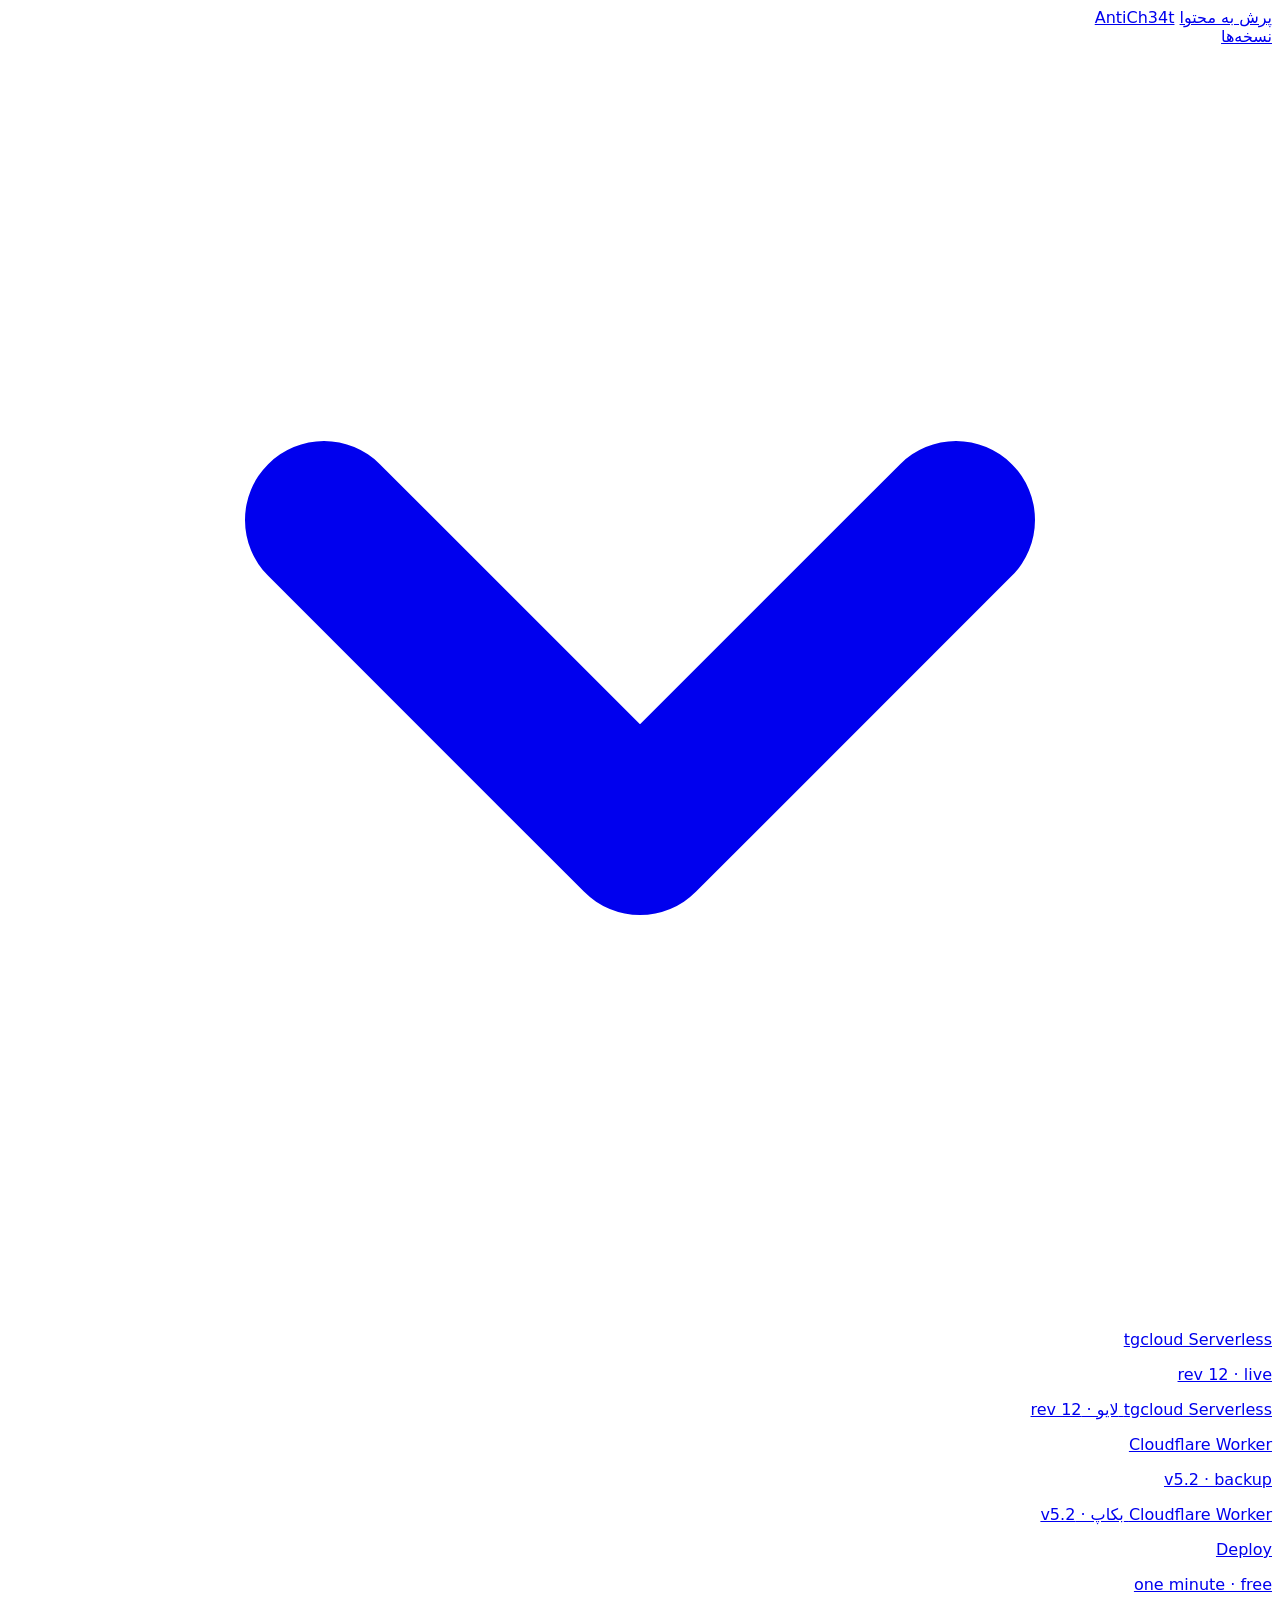
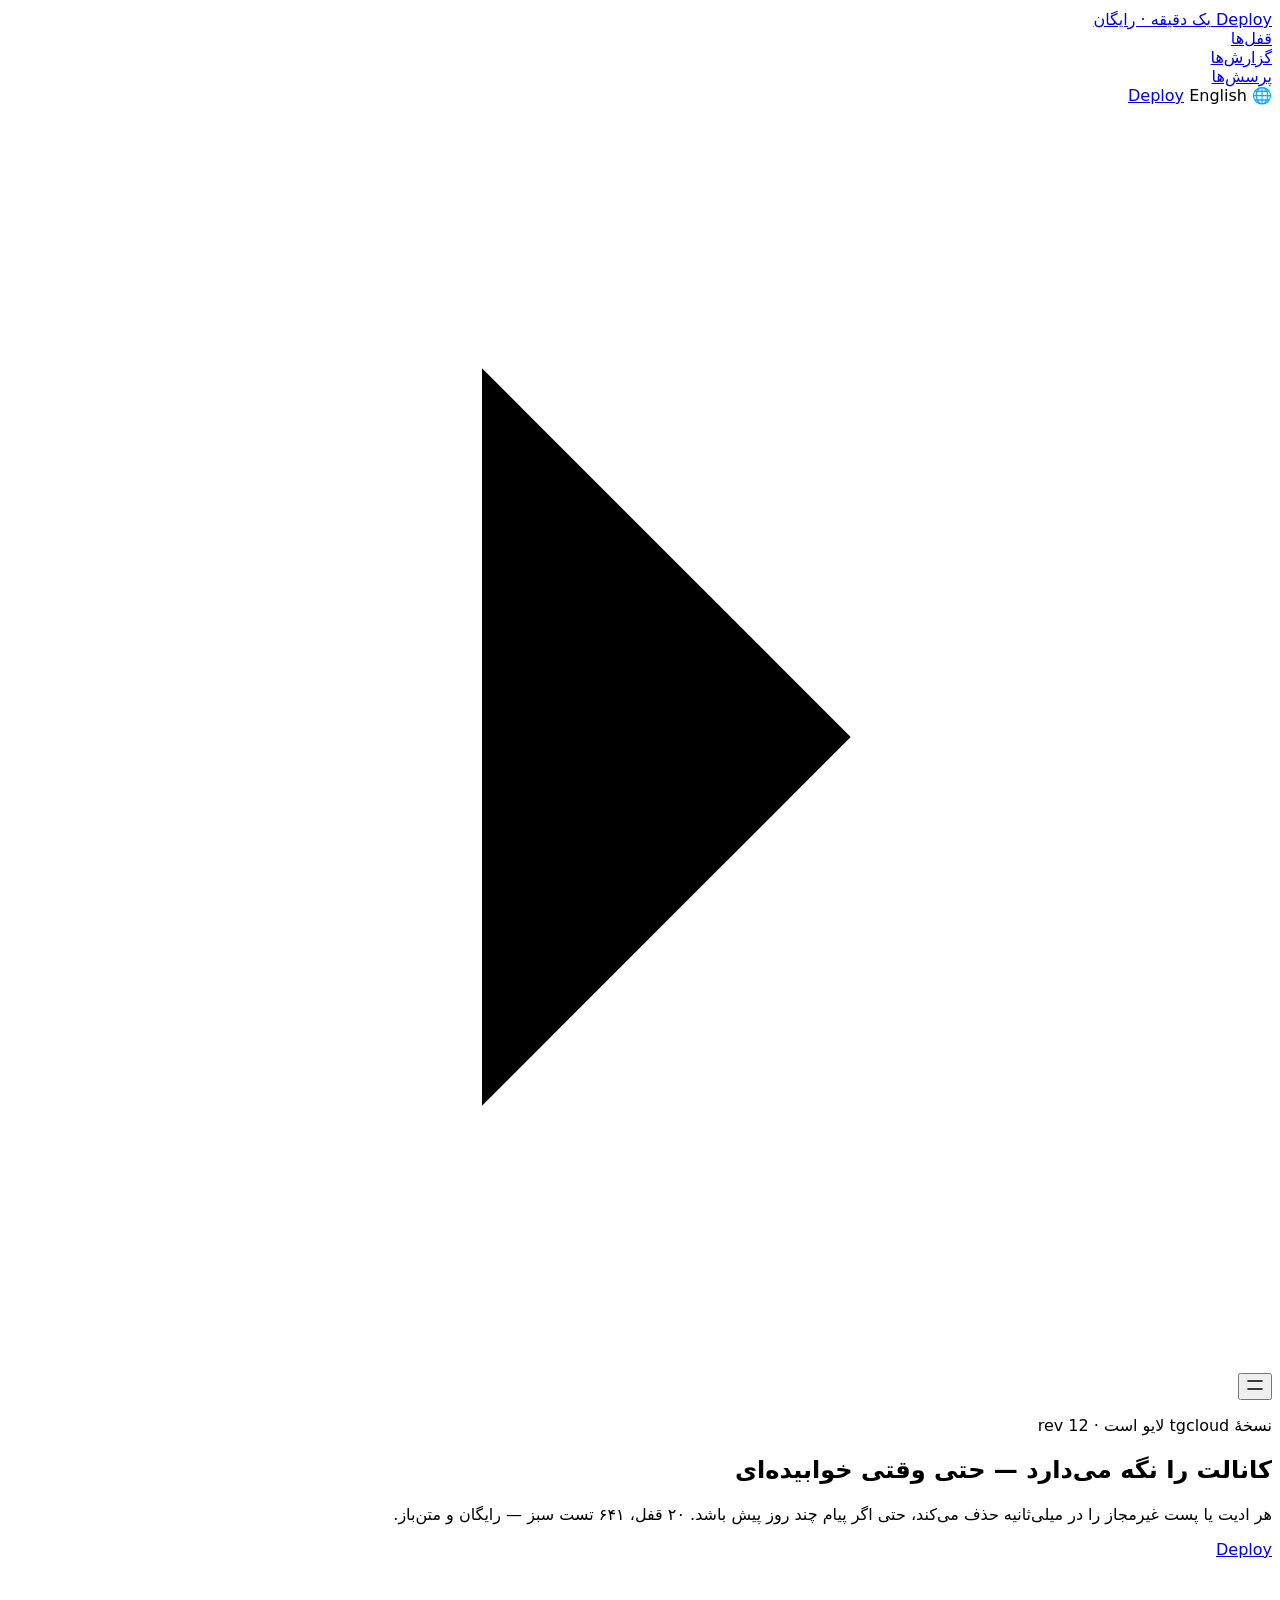
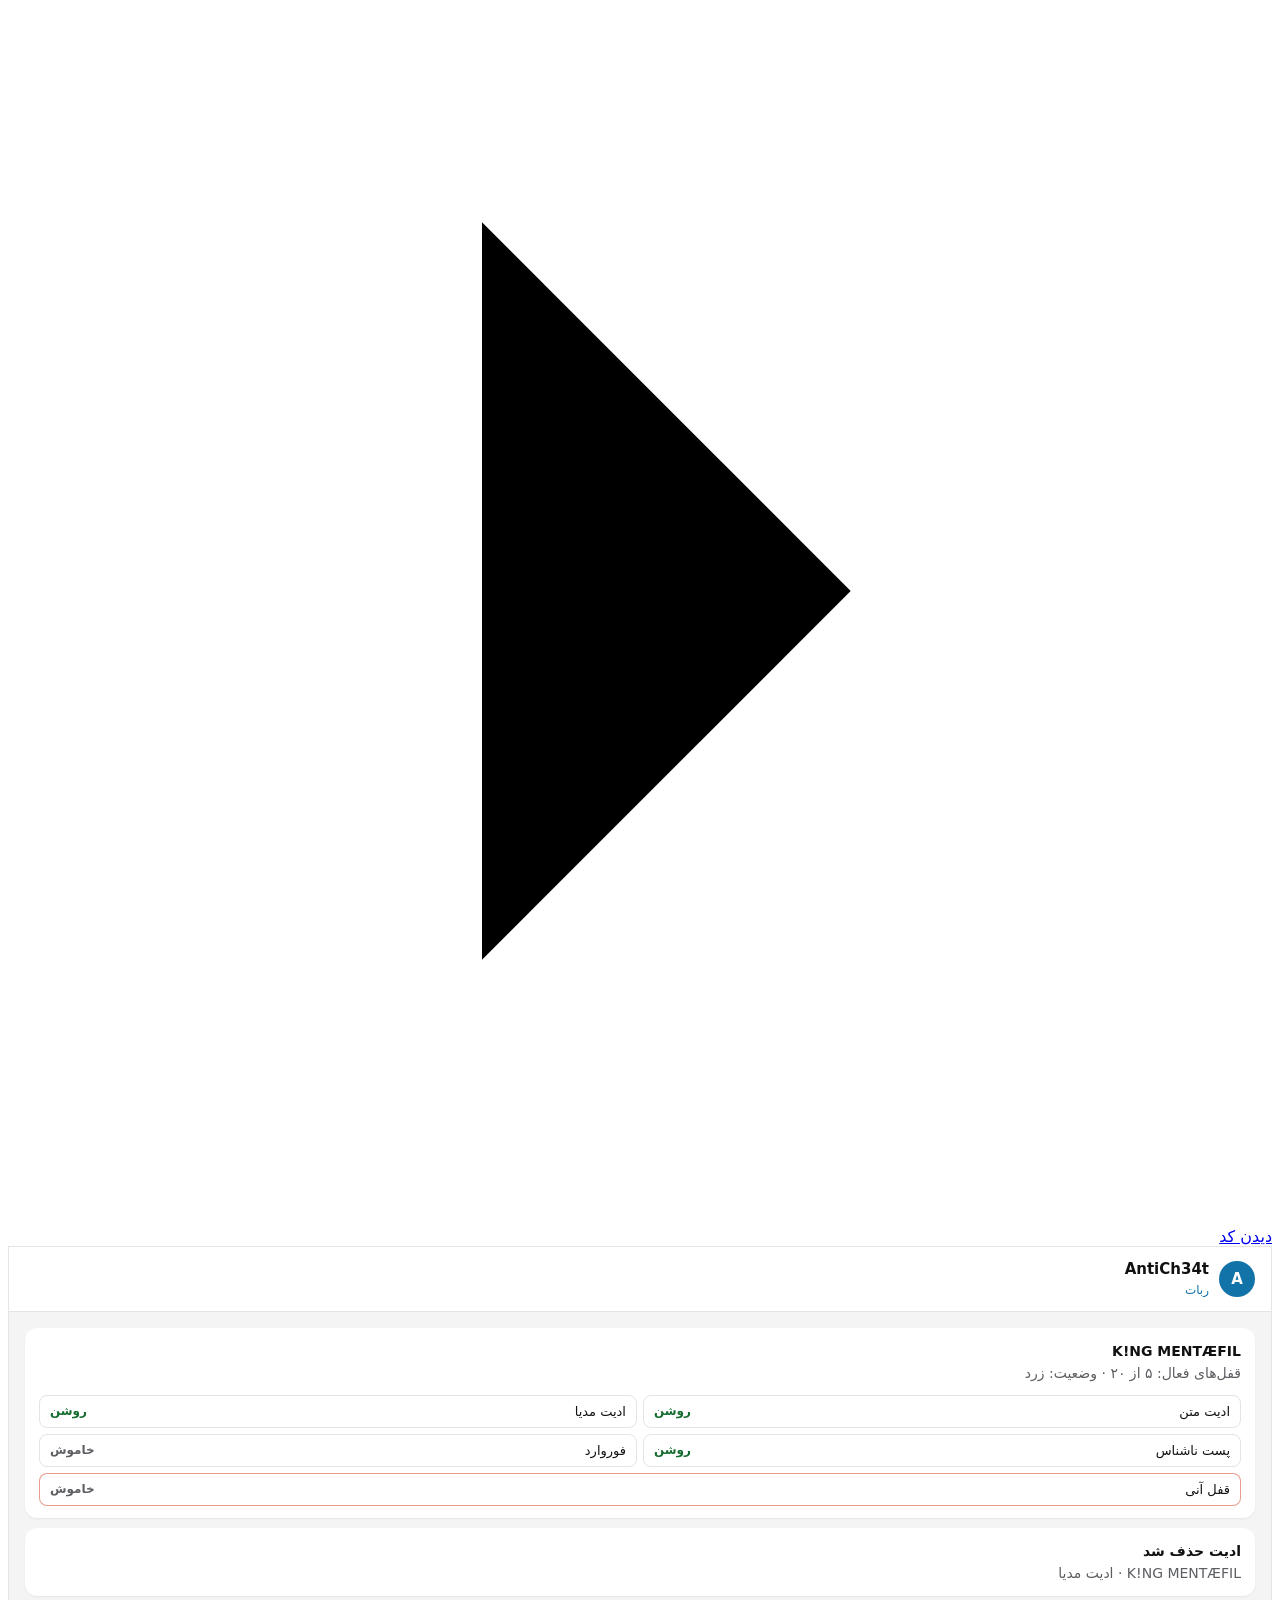
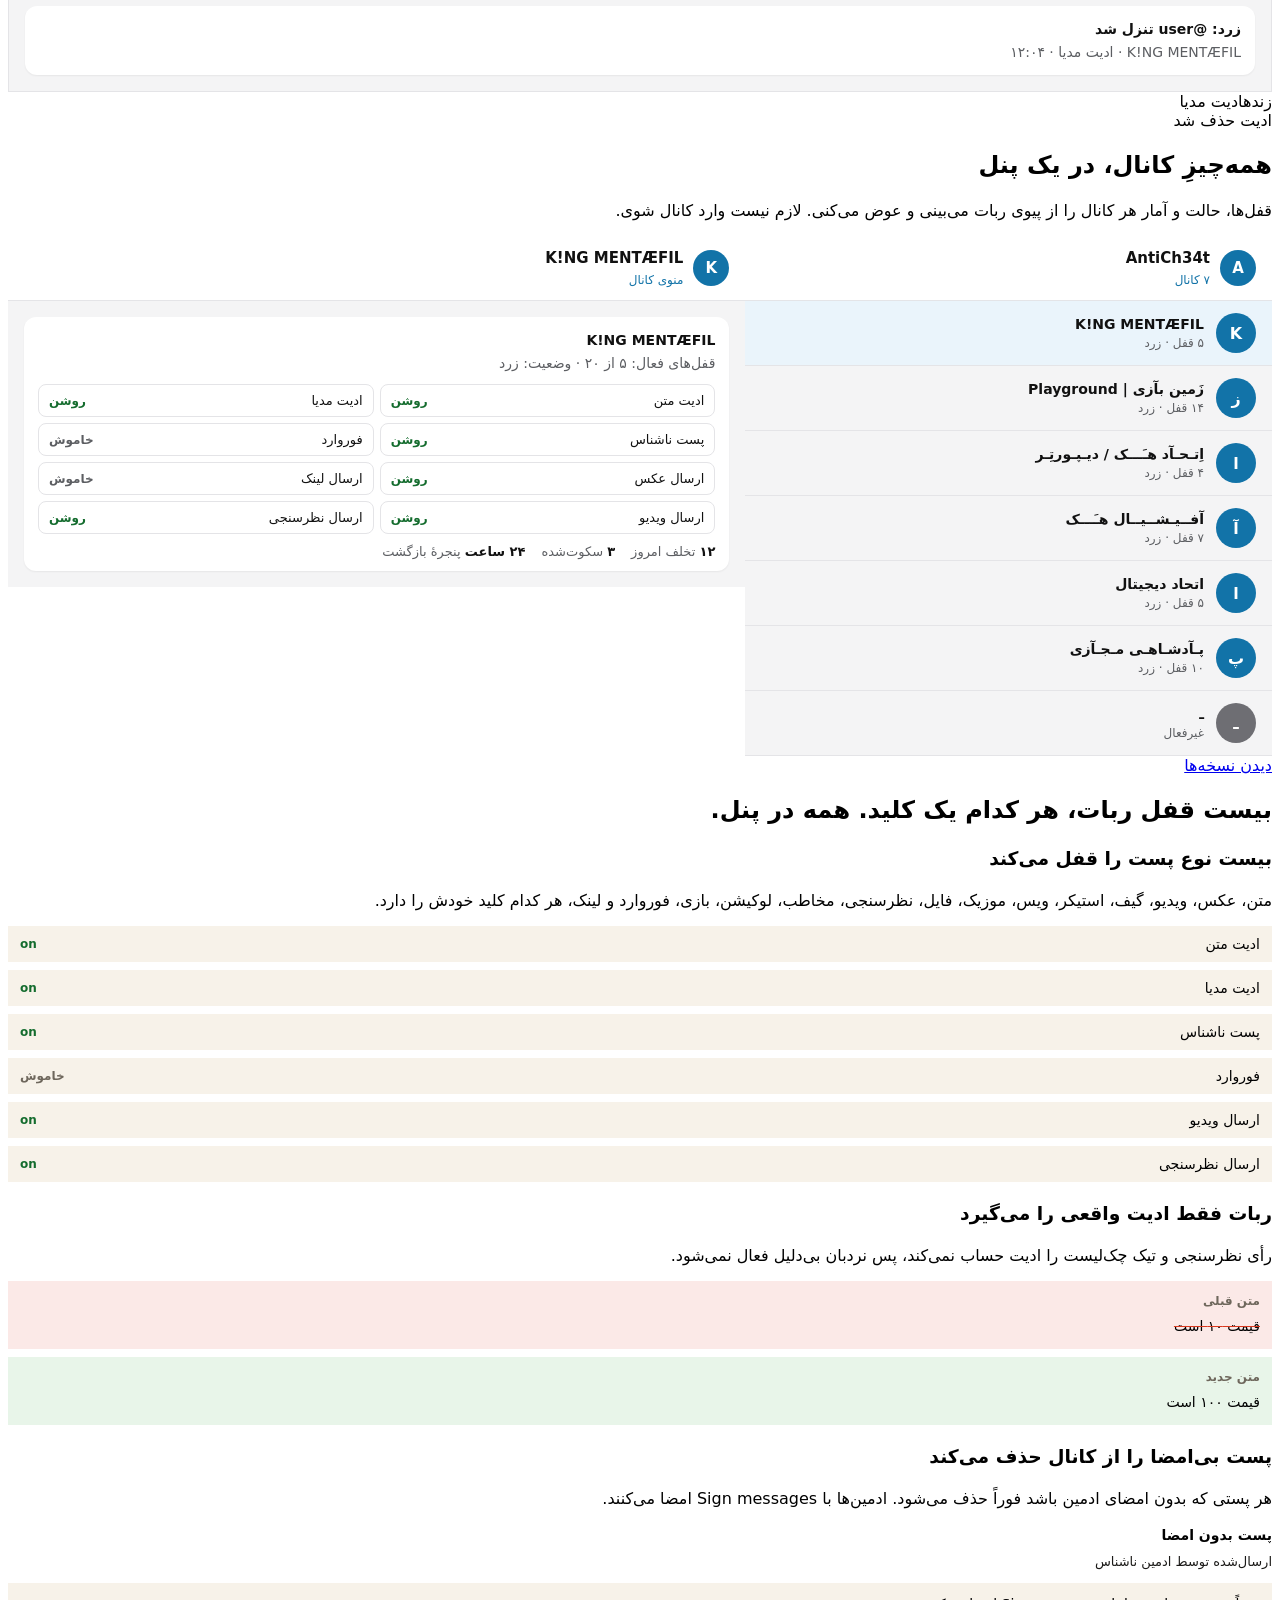
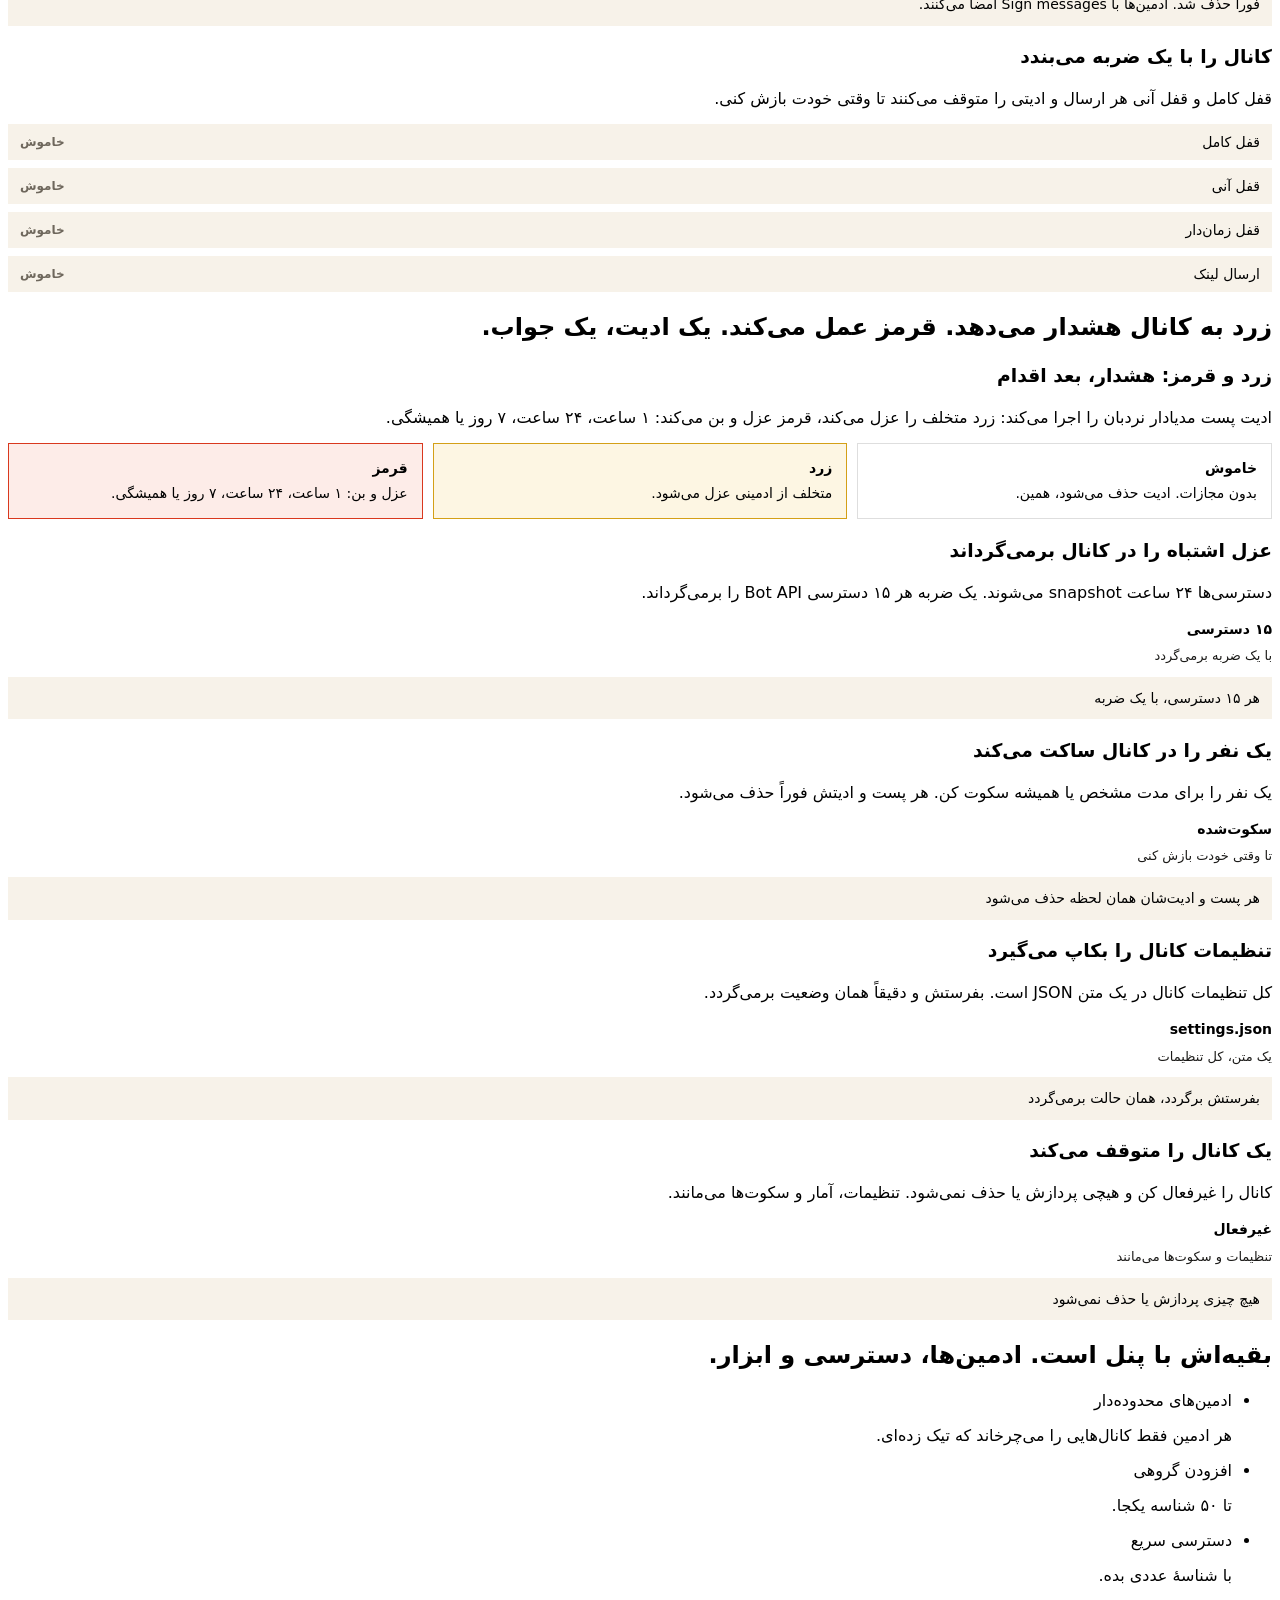
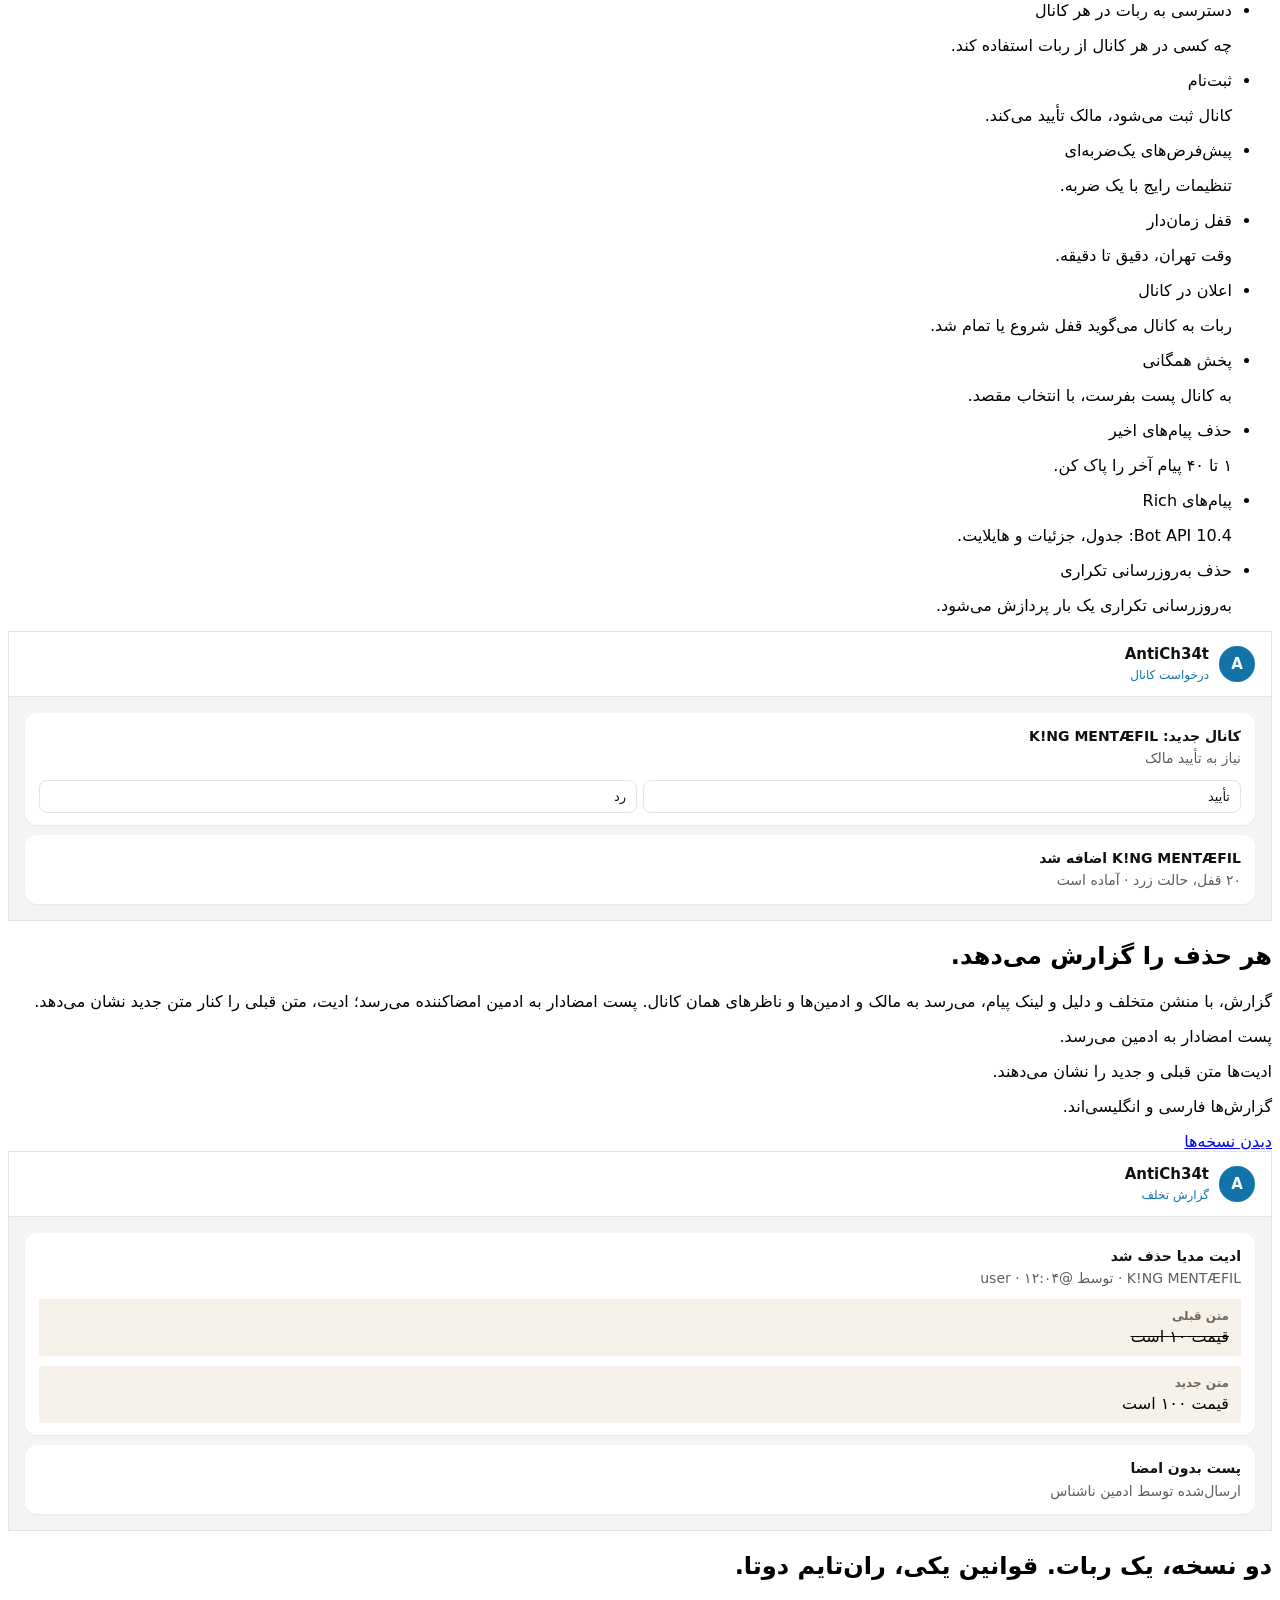
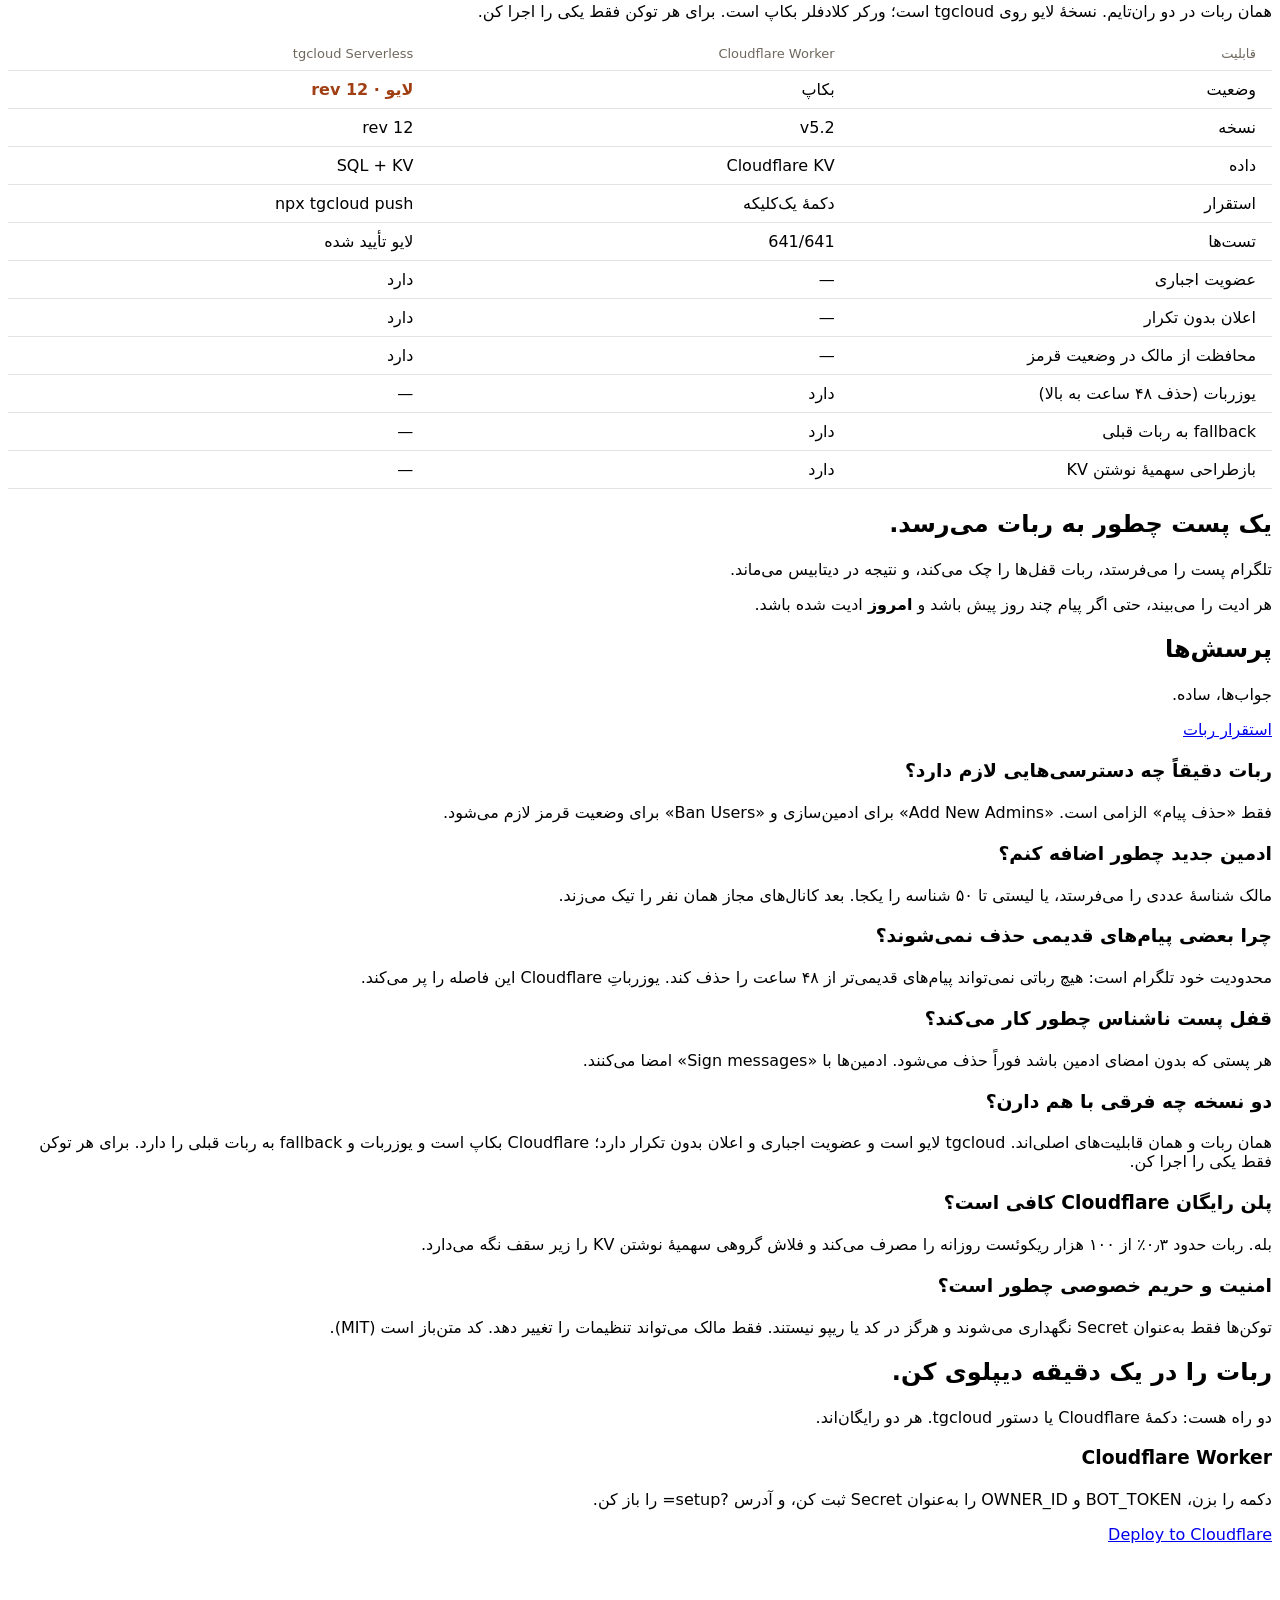
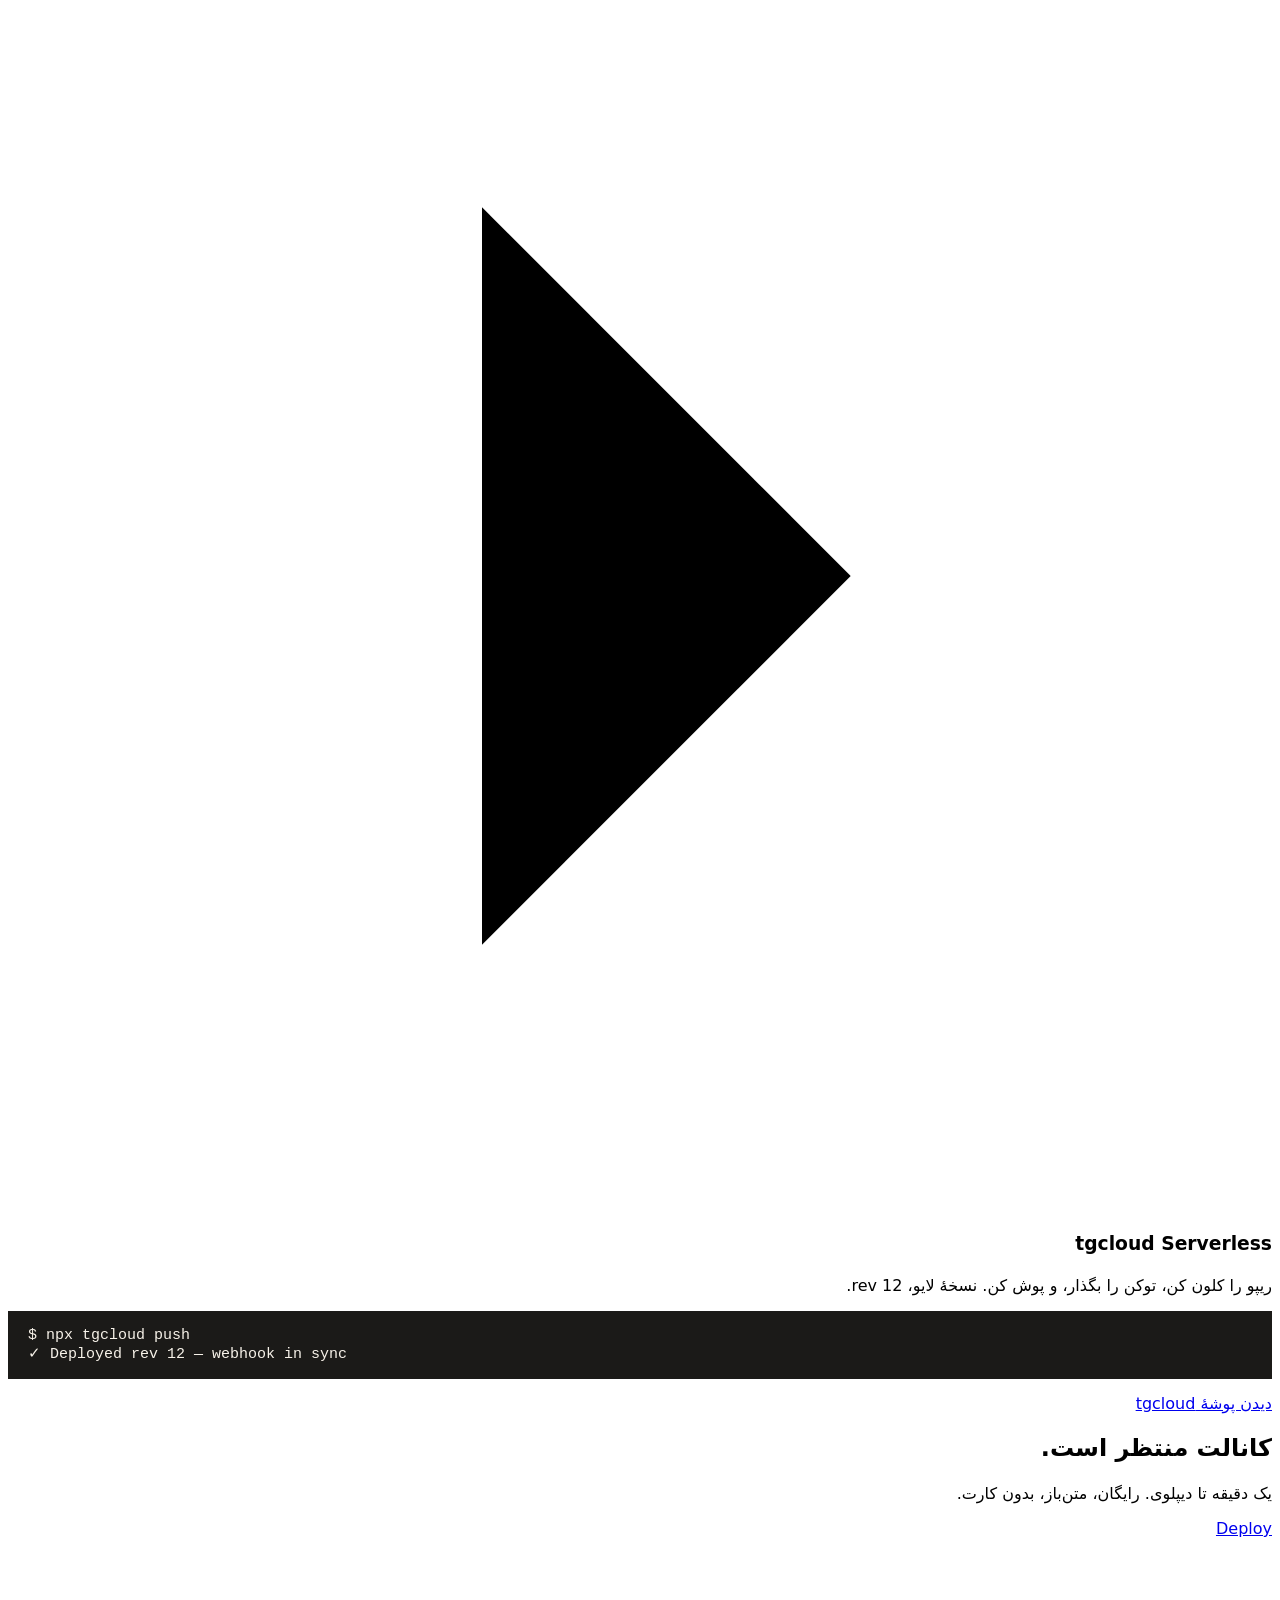
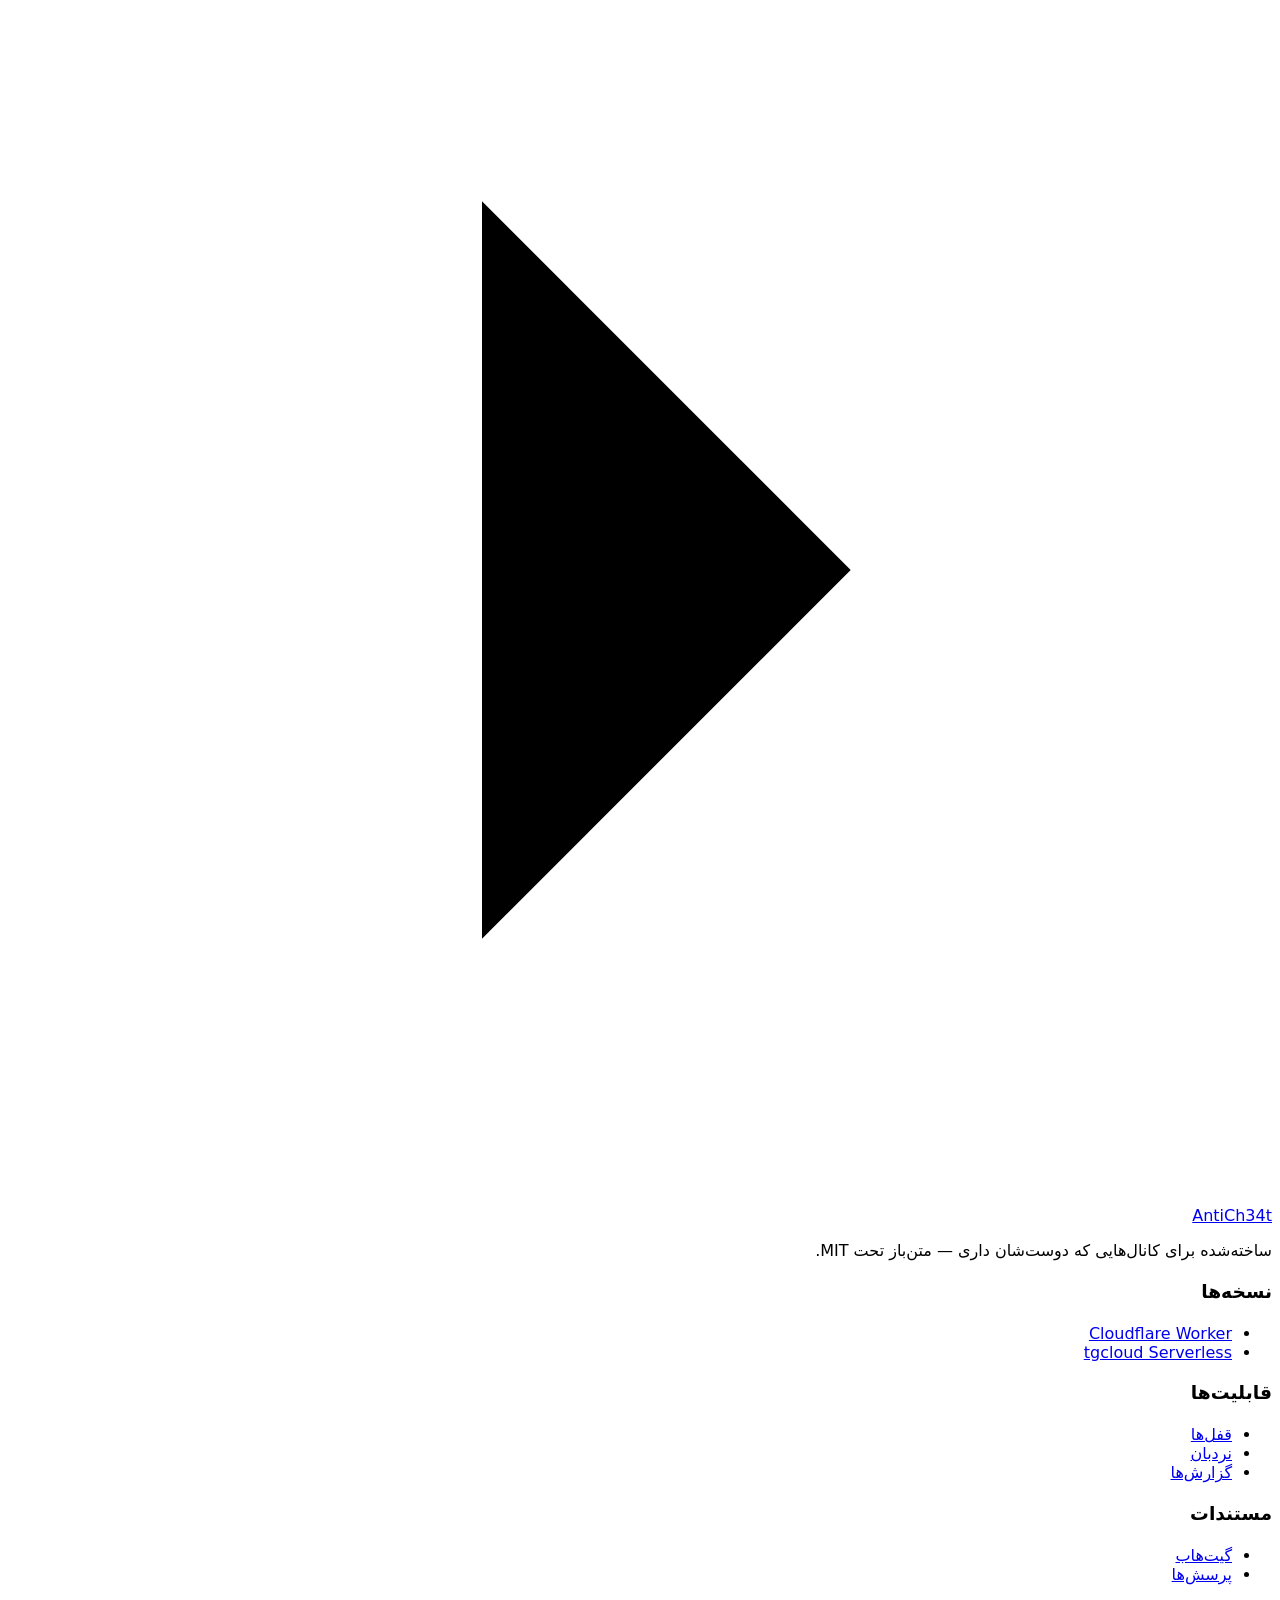
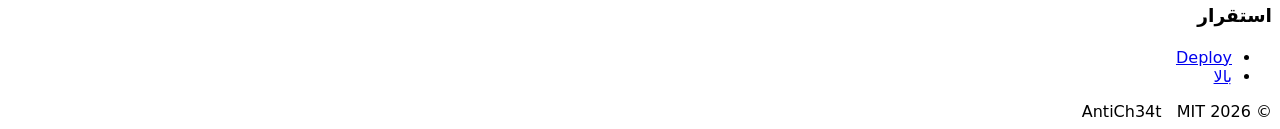
==== commit 979e442d: "GitHub Pages: human copy skill + complete frames + tighter page - New custom skill persian-human-cop" ====
--- a/docs/index.html
+++ b/docs/index.html
@@ -272,6 +272,10 @@
               <p><b data-i="tgRep">Edit deleted</b></p>
               <p class="muted"><span data-i="tgRepM">K!NG MENTÆFIL · media edit</span></p>
             </div>
+            <div class="tg__msg">
+              <p><b data-i="tgYel">Yellow: @user demoted</b></p>
+              <p class="muted"><span data-i="tgYelM">K!NG MENTÆFIL · media edit · 12:04</span></p>
+            </div>
           </div>
         </div>
         <div class="ly-float">
@@ -321,6 +325,8 @@
                   <span class="tg__key"><span data-i="tgK4b">Forward</span><span class="st off" data-i="off3">off</span></span>
                   <span class="tg__key"><span data-i="tgK6">Send photo</span><span class="st on" data-i="on7">on</span></span>
                   <span class="tg__key"><span data-i="tgK7">Send link</span><span class="st off" data-i="off4">off</span></span>
+                  <span class="tg__key"><span data-i="tgK8">Send video</span><span class="st on" data-i="on8">on</span></span>
+                  <span class="tg__key"><span data-i="tgK9">Send poll</span><span class="st on" data-i="on9">on</span></span>
                 </div>
                 <div class="tg__stat"><span><b data-i="tgS1">12</b> <span data-i="tgS1l">violations today</span></span><span><b data-i="tgS2">3</b> <span data-i="tgS2l">muted</span></span><span><b data-i="tgS3">24h</b> <span data-i="tgS3l">undo window</span></span></div>
               </div>
@@ -332,7 +338,7 @@
     </div>
   </section>
 
-  <section id="locks" class="section" data-enter style="--h:2" aria-labelledby="locks-h">
+  <section id="locks" class="section" data-enter aria-labelledby="locks-h">
     <div class="wrap">
       <div class="section-head">
         <h2 id="locks-h"><span data-i="locksH">The bot's twenty locks, one switch each.</span> <span class="muted" data-i="locksHg">All in the panel.</span></h2>
@@ -346,6 +352,8 @@
             <div class="lk__row"><span data-i="lk2">Media edit</span><span class="st">on</span></div>
             <div class="lk__row"><span data-i="lk3">Anonymous post</span><span class="st">on</span></div>
             <div class="lk__row"><span data-i="lk4">Forward</span><span class="st off" data-i="off5">off</span></div>
+            <div class="lk__row"><span data-i="tgK8">Send video</span><span class="st">on</span></div>
+            <div class="lk__row"><span data-i="tgK9">Send poll</span><span class="st">on</span></div>
           </div></div></div></div>
         </article>
         <article class="card card--row card--open span-6">
@@ -372,13 +380,14 @@
             <div class="lk__row"><span data-i="f4v1">Master lock</span><span class="st off" data-i="off6">off</span></div>
             <div class="lk__row"><span data-i="f4v2">Instant lockdown</span><span class="st off" data-i="off7">off</span></div>
             <div class="lk__row"><span data-i="f4v3">Time-window lock</span><span class="st off" data-i="off8">off</span></div>
+            <div class="lk__row"><span data-i="tgK7">Send link</span><span class="st off" data-i="off9">off</span></div>
           </div></div></div></div>
         </article>
       </div>
     </div>
   </section>
 
-  <section id="ladder" class="section" data-enter style="--h:2" aria-labelledby="ladder-h">
+  <section id="ladder" class="section" data-enter aria-labelledby="ladder-h">
     <div class="wrap">
       <div class="section-head">
         <h2 id="ladder-h"><span data-i="ladderH">Yellow warns the channel. Red acts.</span> <span class="muted" data-i="ladderHg">One edit, one answer.</span></h2>
@@ -399,6 +408,7 @@
           <div class="panel"><div class="stage stage--fade-br"><div class="at-corner" style="--ax:24px;--ay:24px"><div class="rep">
             <div class="rep__head" data-i="b1vH">15 permissions</div>
             <div class="rep__meta" data-i="b1vM">Restored in one tap</div>
+            <div class="rep__box" data-i="b1vD">All 15 permissions, one tap</div>
           </div></div></div></div>
         </article>
         <article class="card card--row card--open span-4">
@@ -407,6 +417,7 @@
           <div class="panel"><div class="stage stage--fade-br"><div class="at-corner" style="--ax:24px;--ay:24px"><div class="rep">
             <div class="rep__head" data-i="b2vH">Muted</div>
             <div class="rep__meta" data-i="b2vM">Until you unmute them</div>
+            <div class="rep__box" data-i="b2vD">Every post and edit of theirs is deleted at once</div>
           </div></div></div></div>
         </article>
         <article class="card card--row card--open span-4">
@@ -415,6 +426,7 @@
           <div class="panel"><div class="stage stage--fade-br"><div class="at-corner" style="--ax:24px;--ay:24px"><div class="rep">
             <div class="rep__head" data-i="b3vH">settings.json</div>
             <div class="rep__meta" data-i="b3vM">One text, the whole config</div>
+            <div class="rep__box" data-i="b3vD">Send it back, the exact state returns</div>
           </div></div></div></div>
         </article>
         <article class="card card--row card--open span-4">
@@ -423,6 +435,7 @@
           <div class="panel"><div class="stage stage--fade-br"><div class="at-corner" style="--ax:24px;--ay:24px"><div class="rep">
             <div class="rep__head" data-i="b4vH">Disabled</div>
             <div class="rep__meta" data-i="b4vM">Settings and mutes stay</div>
+            <div class="rep__box" data-i="b4vD">Nothing is processed or deleted</div>
           </div></div></div></div>
         </article>
       </div>
@@ -463,6 +476,10 @@
                     <span class="tg__key"><span data-i="mgV2">Decline</span></span>
                   </div>
                 </div>
+                <div class="tg__msg">
+                  <p><b data-i="mgVh2">K!NG MENTÆFIL added</b></p>
+                  <p class="muted" data-i="mgVp2">20 locks, yellow mode · ready</p>
+                </div>
               </div>
             </div>
           </div></div>
@@ -491,6 +508,10 @@
                 <p class="muted"><span data-i="rpM">K!NG MENTÆFIL · by @user · 12:04</span></p>
                 <div class="rep__box"><span class="diff__tag" data-i="rpOld">old text</span><s data-i="rpOldT">The price is 10</s></div>
                 <div class="rep__box"><span class="diff__tag" data-i="rpNew">new text</span><span data-i="rpNewT">The price is 100</span></div>
+              </div>
+              <div class="tg__msg">
+                <p><b data-i="f3vH">Post without a signature</b></p>
+                <p class="muted"><span data-i="f3vM">Posted by Anonymous admin</span></p>
               </div>
             </div>
           </div>
@@ -623,29 +644,29 @@
 cta2:"دیدن کد", tgBot:"ربات", tgTitle:"K!NG MENTÆFIL", tgLocks:"قفل‌های فعال: ۵ از ۲۰", tgMode:"وضعیت: زرد",
 tgK1:"ادیت متن", on:"روشن", tgK2:"ادیت مدیا", on2:"روشن", tgK3:"پست ناشناس", on3:"روشن", tgK4:"فوروارد", off:"خاموش",
 tgK5:"قفل آنی", off2:"خاموش", tgRep:"ادیت حذف شد", tgRepM:"K!NG MENTÆFIL · ادیت مدیا", flLive:"زنده", flMeta:"ادیت مدیا", flTitle:"ادیت حذف شد",
-panelH:"پنلی که کانال را می‌چرخاند", panelP:"هر کانال، قفل‌ها، وضعیت و آمارش، در یک پنل در پیوی ربات.",
+panelH:"همه‌چیزِ کانال، در یک پنل", panelP:"قفل‌ها، حالت و آمار هر کانال را از پیوی ربات می‌بینی و عوض می‌کنی. لازم نیست وارد کانال شوی.",
 tgCh:"۷ کانال", ch1:"۵ قفل · زرد", ch2:"۱۴ قفل · زرد", ch3:"۴ قفل · زرد", ch4:"۷ قفل · زرد", ch5:"۵ قفل · زرد", ch6:"۱۰ قفل · زرد", ch7:"غیرفعال",
 tgMenu:"منوی کانال", tgTitle2:"K!NG MENTÆFIL", tgLocks2:"قفل‌های فعال: ۵ از ۲۰", tgMode2:"وضعیت: زرد",
 tgK1b:"ادیت متن", on4:"روشن", tgK2b:"ادیت مدیا", on5:"روشن", tgK3b:"پست ناشناس", on6:"روشن", tgK4b:"فوروارد", off3:"خاموش",
 tgK6:"ارسال عکس", on7:"روشن", tgK7:"ارسال لینک", off4:"خاموش",
 tgS1:"۱۲", tgS1l:"تخلف امروز", tgS2:"۳", tgS2l:"سکوت‌شده", tgS3:"۲۴ ساعت", tgS3l:"پنجرهٔ بازگشت", panelLink:"دیدن نسخه‌ها",
 locksH:"بیست قفل ربات، هر کدام یک کلید.", locksHg:"همه در پنل.",
-f1h:"بیست نوع پست کانال را قفل می‌کند", f1p:"متن، عکس، ویدیو، گیف، استیکر، ویس، موزیک، فایل، نظرسنجی، مخاطب، لوکیشن، بازی، فوروارد و لینک، هر کدام کلید خودش را دارد.",
+f1h:"بیست نوع پست را قفل می‌کند", f1p:"متن، عکس، ویدیو، گیف، استیکر، ویس، موزیک، فایل، نظرسنجی، مخاطب، لوکیشن، بازی، فوروارد و لینک، هر کدام کلید خودش را دارد.",
 lk1:"ادیت متن", lk2:"ادیت مدیا", lk3:"پست ناشناس", lk4:"فوروارد", off5:"خاموش",
-f2h:"ربات فقط ادیت واقعی را می‌گیرد", f2p:"اثر انگشت محتوا رأی نظرسنجی و تیک چک‌لیست را نادیده می‌گیرد، پس نردبان روی رأی اجرا نمی‌شود.",
+f2h:"ربات فقط ادیت واقعی را می‌گیرد", f2p:"رأی نظرسنجی و تیک چک‌لیست را ادیت حساب نمی‌کند، پس نردبان بی‌دلیل فعال نمی‌شود.",
 dOld:"متن قبلی", dOldT:"قیمت ۱۰ است", dNew:"متن جدید", dNewT:"قیمت ۱۰۰ است",
 f3h:"پست بی‌امضا را از کانال حذف می‌کند", f3p:"هر پستی که بدون امضای ادمین باشد فوراً حذف می‌شود. ادمین‌ها با Sign messages امضا می‌کنند.",
 f3vH:"پست بدون امضا", f3vM:"ارسال‌شده توسط ادمین ناشناس", f3vB:"فوراً حذف شد. ادمین‌ها با Sign messages امضا می‌کنند.",
 f4h:"کانال را با یک ضربه می‌بندد", f4p:"قفل کامل و قفل آنی هر ارسال و ادیتی را متوقف می‌کنند تا وقتی خودت بازش کنی.",
 f4v1:"قفل کامل", off6:"خاموش", f4v2:"قفل آنی", off7:"خاموش", f4v3:"قفل زمان‌دار", off8:"خاموش",
 ladderH:"زرد به کانال هشدار می‌دهد. قرمز عمل می‌کند.", ladderHg:"یک ادیت، یک جواب.",
-bWh:"نردبان زرد و قرمز ربات", bWp:"ادیت پست مدیادار نردبان را اجرا می‌کند: زرد متخلف را عزل می‌کند، قرمز عزل و بن می‌کند: ۱ ساعت، ۲۴ ساعت، ۷ روز یا همیشگی.",
+bWh:"زرد و قرمز: هشدار، بعد اقدام", bWp:"ادیت پست مدیادار نردبان را اجرا می‌کند: زرد متخلف را عزل می‌کند، قرمز عزل و بن می‌کند: ۱ ساعت، ۲۴ ساعت، ۷ روز یا همیشگی.",
 ld0:"خاموش", ld0p:"بدون مجازات. ادیت حذف می‌شود، همین.", ld1:"زرد", ld1p:"متخلف از ادمینی عزل می‌شود.", ld2:"قرمز", ld2p:"عزل و بن: ۱ ساعت، ۲۴ ساعت، ۷ روز یا همیشگی.",
 b1h:"عزل اشتباه را در کانال برمی‌گرداند", b1p:"دسترسی‌ها ۲۴ ساعت snapshot می‌شوند. یک ضربه هر ۱۵ دسترسی Bot API را برمی‌گرداند.", b1vH:"۱۵ دسترسی", b1vM:"با یک ضربه برمی‌گردد",
 b2h:"یک نفر را در کانال ساکت می‌کند", b2p:"یک نفر را برای مدت مشخص یا همیشه سکوت کن. هر پست و ادیتش فوراً حذف می‌شود.", b2vH:"سکوت‌شده", b2vM:"تا وقتی خودت بازش کنی",
 b3h:"تنظیمات کانال را بکاپ می‌گیرد", b3p:"کل تنظیمات کانال در یک متن JSON است. بفرستش و دقیقاً همان وضعیت برمی‌گردد.", b3vH:"settings.json", b3vM:"یک متن، کل تنظیمات",
 b4h:"یک کانال را متوقف می‌کند", b4p:"کانال را غیرفعال کن و هیچی پردازش یا حذف نمی‌شود. تنظیمات، آمار و سکوت‌ها می‌مانند.", b4vH:"غیرفعال", b4vM:"تنظیمات و سکوت‌ها می‌مانند",
-mgH:"پنل ربات بقیه‌اش را انجام می‌دهد.", mgHg:"ادمین‌ها، دسترسی و ابزار.",
+mgH:"بقیه‌اش با پنل است.", mgHg:"ادمین‌ها، دسترسی و ابزار.",
 mgN1:"ادمین‌های محدوده‌دار", mgP1:"هر ادمین فقط کانال‌هایی را می‌چرخاند که تیک زده‌ای.",
 mgN2:"افزودن گروهی", mgP2:"تا ۵۰ شناسه یکجا.",
 mgN3:"دسترسی سریع", mgP3:"با شناسهٔ عددی بده.",
@@ -659,7 +680,7 @@
 mgN11:"پیام‌های Rich", mgP11:"Bot API 10.4: جدول، جزئیات و هایلایت.",
 mgN12:"حذف به‌روزرسانی تکراری", mgP12:"به‌روزرسانی تکراری یک بار پردازش می‌شود.",
 mgVsub:"درخواست کانال", mgVh:"کانال جدید: K!NG MENTÆFIL", mgVp:"نیاز به تأیید مالک", mgV1:"تأیید", mgV2:"رد",
-repH:"ربات هر حذف را گزارش می‌دهد.", repP:"گزارش به مالک و ادمین‌ها و ناظرهای همان کانال می‌رسد، با منشن متخلف، دلیل و لینک پیام. پست امضادار به ادمین امضاکننده می‌رسد؛ ادیت‌ها متن قبلی را در برابر متن جدید نشان می‌دهند.",
+repH:"هر حذف را گزارش می‌دهد.", repP:"گزارش، با منشن متخلف و دلیل و لینک پیام، می‌رسد به مالک و ادمین‌ها و ناظرهای همان کانال. پست امضادار به ادمین امضاکننده می‌رسد؛ ادیت، متن قبلی را کنار متن جدید نشان می‌دهد.",
 repF1:"پست امضادار به ادمین می‌رسد.", repF2:"ادیت‌ها متن قبلی و جدید را نشان می‌دهند.", repF3:"گزارش‌ها فارسی و انگلیسی‌اند.", repLink:"دیدن نسخه‌ها",
 tgRep2:"گزارش تخلف", rpH:"ادیت مدیا حذف شد", rpM:"K!NG MENTÆFIL · توسط @user · ۱۲:۰۴", rpOld:"متن قبلی", rpOldT:"قیمت ۱۰ است", rpNew:"متن جدید", rpNewT:"قیمت ۱۰۰ است",
 verH:"دو نسخه، یک ربات.", verHg:"قوانین یکی، ران‌تایم دوتا.", verP:"همان ربات در دو ران‌تایم. نسخهٔ لایو روی tgcloud است؛ ورکر کلادفلر بکاپ است. برای هر توکن فقط یکی را اجرا کن.",
@@ -686,7 +707,20 @@
 closeH:"کانالت منتظر است.", closeP:"یک دقیقه تا دیپلوی. رایگان، متن‌باز، بدون کارت.",
 footLede:"ساخته‌شده برای کانال‌هایی که دوست‌شان داری — متن‌باز تحت MIT.",
 ft1:"نسخه‌ها", ft1a:"Cloudflare Worker", ft1b:"tgcloud Serverless", ft2:"قابلیت‌ها", ft2a:"قفل‌ها", ft2b:"نردبان", ft2c:"گزارش‌ها",
-ft3:"مستندات", ft3a:"گیت‌هاب", ft3b:"پرسش‌ها", ft4:"استقرار", ft4a:"Deploy", ft4b:"بالا"
+ft3:"مستندات", ft3a:"گیت‌هاب", ft3b:"پرسش‌ها", ft4:"استقرار", ft4a:"Deploy", ft4b:"بالا",
+    tgYel:"زرد: @user تنزل شد",
+    tgYelM:"K!NG MENTÆFIL · ادیت مدیا · ۱۲:۰۴",
+    tgK8:"ارسال ویدیو",
+    tgK9:"ارسال نظرسنجی",
+    on8:"روشن",
+    on9:"روشن",
+    off9:"خاموش",
+    b1vD:"هر ۱۵ دسترسی، با یک ضربه",
+    b2vD:"هر پست و ادیت‌شان همان لحظه حذف می‌شود",
+    b3vD:"بفرستش برگردد، همان حالت برمی‌گردد",
+    b4vD:"هیچ چیزی پردازش یا حذف نمی‌شود",
+    mgVh2:"K!NG MENTÆFIL اضافه شد",
+    mgVp2:"۲۰ قفل، حالت زرد · آماده است",
 },
 en: {
 skip:"Skip to content", navV:"Versions", navL:"Locks", navR:"Reports", navQ:"Questions",
@@ -696,29 +730,29 @@
 cta2:"See the code", tgBot:"bot", tgTitle:"K!NG MENTÆFIL", tgLocks:"Locks on: 5 of 20", tgMode:"Mode: yellow",
 tgK1:"Text edit", on:"on", tgK2:"Media edit", on2:"on", tgK3:"Anonymous post", on3:"on", tgK4:"Forward", off:"off",
 tgK5:"Instant lock", off2:"off", tgRep:"Edit deleted", tgRepM:"K!NG MENTÆFIL · media edit", flLive:"Live", flMeta:"media edit", flTitle:"Edit deleted",
-panelH:"The panel that runs the channel", panelP:"Every channel, its locks, its mode and its stats, in one panel in the bot's DM.",
+panelH:"Everything about the channel, in one panel.", panelP:"See and change every channel's locks, mode and stats from the bot's DM. You never open the channel.",
 tgCh:"7 channels", ch1:"5 locks · yellow", ch2:"14 locks · yellow", ch3:"4 locks · yellow", ch4:"7 locks · yellow", ch5:"5 locks · yellow", ch6:"10 locks · yellow", ch7:"disabled",
 tgMenu:"channel menu", tgTitle2:"K!NG MENTÆFIL", tgLocks2:"Locks on: 5 of 20", tgMode2:"Mode: yellow",
 tgK1b:"Text edit", on4:"on", tgK2b:"Media edit", on5:"on", tgK3b:"Anonymous post", on6:"on", tgK4b:"Forward", off3:"off",
 tgK6:"Send photo", on7:"on", tgK7:"Send link", off4:"off",
 tgS1:"12", tgS1l:"violations today", tgS2:"3", tgS2l:"muted", tgS3:"24h", tgS3l:"undo window", panelLink:"See the versions",
 locksH:"The bot's twenty locks, one switch each.", locksHg:"All in the panel.",
-f1h:"Locks twenty post types in the channel", f1p:"Text, photo, video, GIF, sticker, voice, audio, file, poll, contact, location, dice, forwards and links, each on its own switch.",
+f1h:"Locks twenty post types", f1p:"Text, photo, video, GIF, sticker, voice, audio, file, poll, contact, location, dice, forwards and links, each on its own switch.",
 lk1:"Text edit", lk2:"Media edit", lk3:"Anonymous post", lk4:"Forward", off5:"off",
-f2h:"The bot catches real edits only", f2p:"A content fingerprint ignores poll votes and checklist ticks, so the ladder never fires on a vote.",
+f2h:"The bot catches real edits only", f2p:"Poll votes and checklist ticks don't count as edits, so the ladder never fires on a vote.",
 dOld:"old text", dOldT:"The price is 10", dNew:"new text", dNewT:"The price is 100",
 f3h:"Deletes unsigned posts from the channel", f3p:"Any post without an admin signature is deleted at once. Admins sign with Sign messages.",
 f3vH:"Post without a signature", f3vM:"Posted by Anonymous admin", f3vB:"Deleted at once. Admins sign with Sign messages.",
 f4h:"Closes the channel in one tap", f4p:"The master lock and the instant lockdown stop every post and edit until you open it again.",
 f4v1:"Master lock", off6:"off", f4v2:"Instant lockdown", off7:"off", f4v3:"Time-window lock", off8:"off",
 ladderH:"Yellow warns the channel. Red acts.", ladderHg:"One edit, one answer.",
-bWh:"The bot's yellow and red ladder", bWp:"Editing a media post runs the ladder: yellow demotes the offender, red demotes and bans for 1 hour, 24 hours, 7 days, or permanent.",
+bWh:"Yellow and red: warn, then act.", bWp:"Editing a media post runs the ladder: yellow demotes the offender, red demotes and bans for 1 hour, 24 hours, 7 days, or permanent.",
 ld0:"Off", ld0p:"No punishment. The edit is deleted, nothing more.", ld1:"Yellow", ld1p:"The offender is demoted from admin.", ld2:"Red", ld2p:"Demoted and banned for 1h, 24h, 7d, or permanent.",
 b1h:"Undoes a wrong demotion in the channel", b1p:"Rights are snapshotted for 24 hours. One tap restores all 15 Bot API permissions.", b1vH:"15 permissions", b1vM:"Restored in one tap",
 b2h:"Silences one person in the channel", b2p:"Mute a person for a set time or forever. Every post and edit of theirs is deleted at once.", b2vH:"Muted", b2vM:"Until you unmute them",
 b3h:"Backs up the channel's settings", b3p:"A channel's whole config in one JSON text. Send it back and the exact state returns.", b3vH:"settings.json", b3vM:"One text, the whole config",
 b4h:"Pauses one channel", b4p:"Disable a channel and nothing is processed or deleted. Settings, stats and mutes stay.", b4vH:"Disabled", b4vM:"Settings and mutes stay",
-mgH:"The bot's panel does the rest.", mgHg:"Admins, access and tools.",
+mgH:"The panel handles the rest.", mgHg:"Admins, access and tools.",
 mgN1:"Scoped admins", mgP1:"Each admin manages only the channels you tick.",
 mgN2:"Batch add", mgP2:"Up to 50 IDs at once.",
 mgN3:"Quick access", mgP3:"Grant by numeric ID.",
@@ -732,7 +766,7 @@
 mgN11:"Rich messages", mgP11:"Bot API 10.4: tables, details and highlights.",
 mgN12:"Update dedup", mgP12:"A duplicate update is processed once.",
 mgVsub:"channel request", mgVh:"New channel: K!NG MENTÆFIL", mgVp:"Owner approval needed", mgV1:"Approve", mgV2:"Decline",
-repH:"The bot reports every deletion.", repP:"Reports reach the owner and the channel's admins and viewers, with the offender's mention, the reason, and a link to the message. Signed posts resolve to the signing admin; edits show the old text against the new.",
+repH:"Every deletion gets reported.", repP:"Reports reach the owner and the channel's admins and viewers, with the offender's mention, the reason, and a link to the message. Signed posts resolve to the signing admin; edits show the old text against the new.",
 repF1:"Signed posts resolve to the admin.", repF2:"Edits show old against new text.", repF3:"Reports in Persian and English.", repLink:"See the versions",
 tgRep2:"violation report", rpH:"Media edit deleted", rpM:"K!NG MENTÆFIL · by @user · 12:04", rpOld:"old text", rpOldT:"The price is 10", rpNew:"new text", rpNewT:"The price is 100",
 verH:"Two versions, one bot.", verHg:"Same rules, two runtimes.", verP:"The same bot in two runtimes. The live version runs on tgcloud; the Cloudflare Worker is the backup. Run only one per token.",
@@ -759,7 +793,20 @@
 closeH:"Your channel is waiting.", closeP:"One minute to deploy. Free, open source, no card.",
 footLede:"Built for channels you care about — open source under MIT.",
 ft1:"Versions", ft1a:"Cloudflare Worker", ft1b:"tgcloud Serverless", ft2:"Features", ft2a:"Locks", ft2b:"Ladder", ft2c:"Reports",
-ft3:"Docs", ft3a:"GitHub", ft3b:"Questions", ft4:"Deploy", ft4a:"Deploy", ft4b:"Top"
+ft3:"Docs", ft3a:"GitHub", ft3b:"Questions", ft4:"Deploy", ft4a:"Deploy", ft4b:"Top",
+    tgYel:"Yellow: @user demoted",
+    tgYelM:"K!NG MENTÆFIL · media edit · 12:04",
+    tgK8:"Send video",
+    tgK9:"Send poll",
+    on8:"on",
+    on9:"on",
+    off9:"off",
+    b1vD:"All 15 permissions, one tap",
+    b2vD:"Every post and edit of theirs is deleted at once",
+    b3vD:"Send it back, the exact state returns",
+    b4vD:"Nothing is processed or deleted",
+    mgVh2:"K!NG MENTÆFIL added",
+    mgVp2:"20 locks, yellow mode · ready",
 }
 };
 function setLang(l){
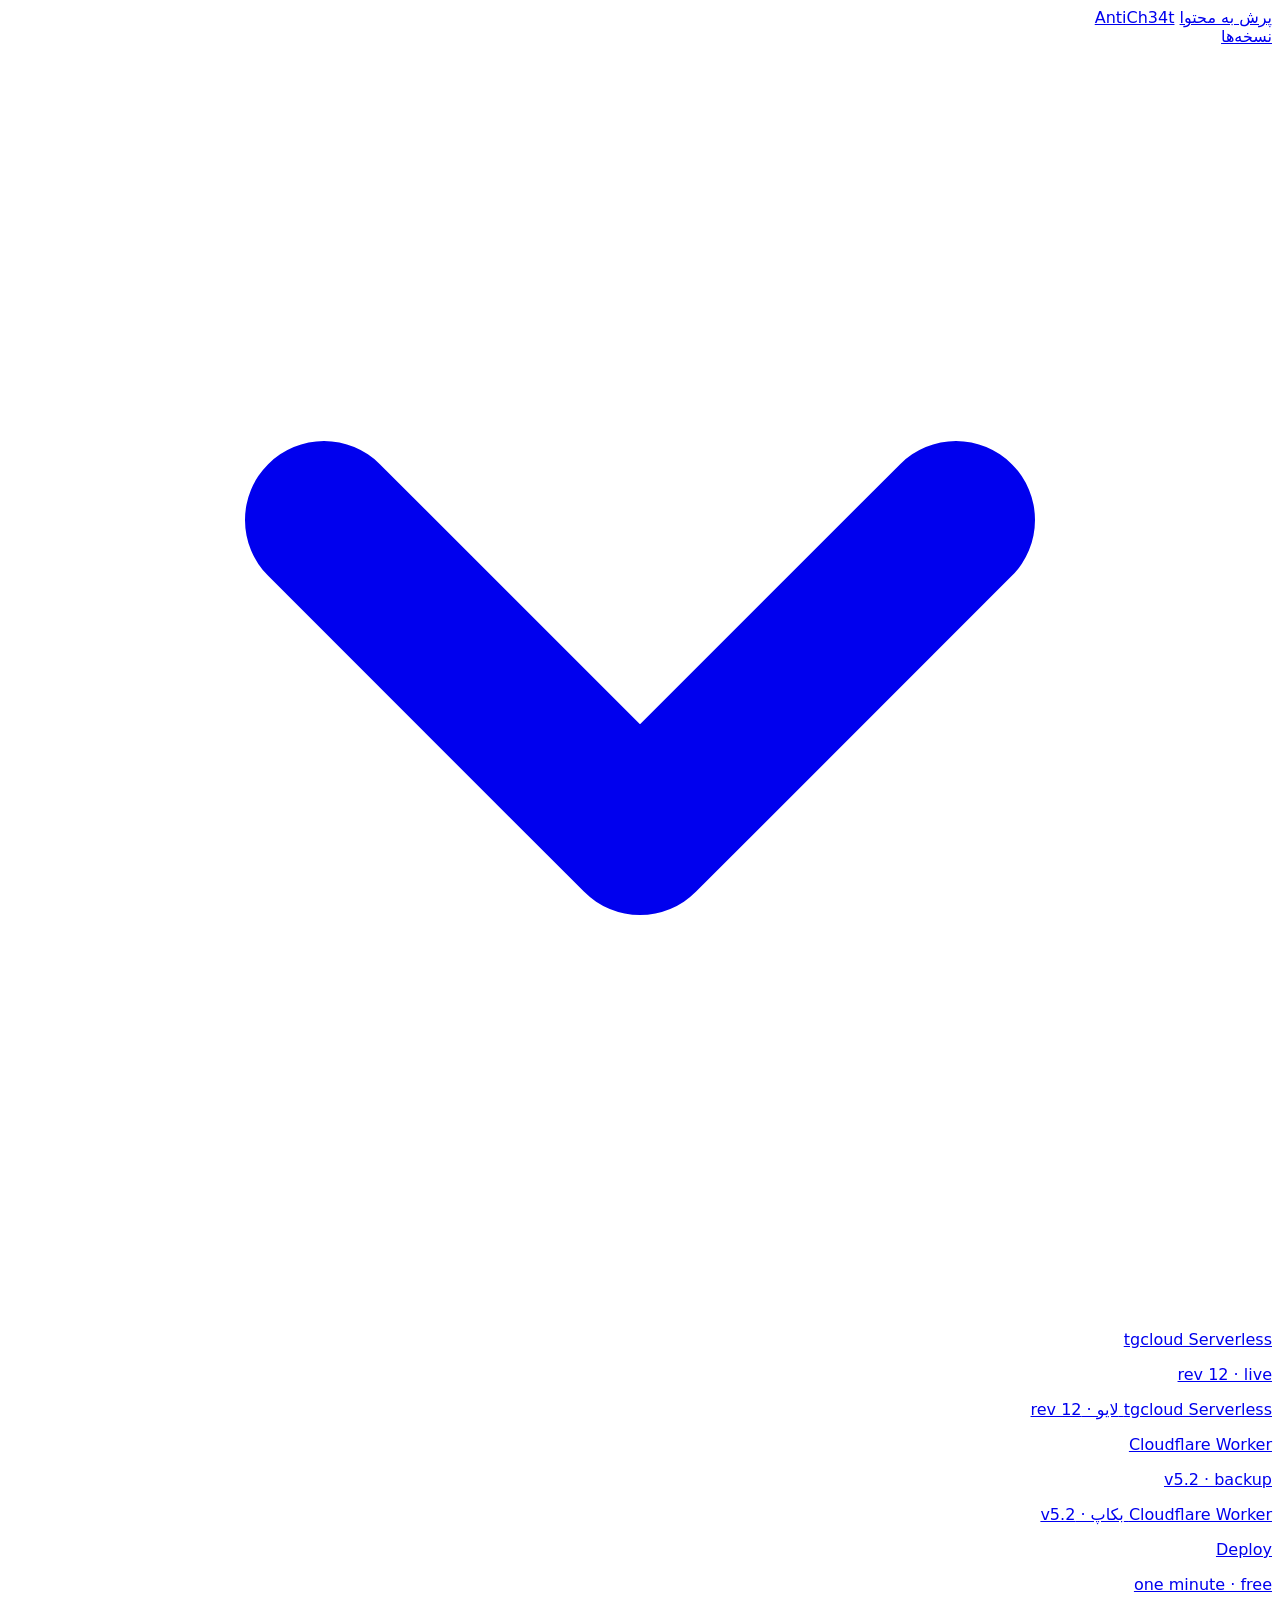
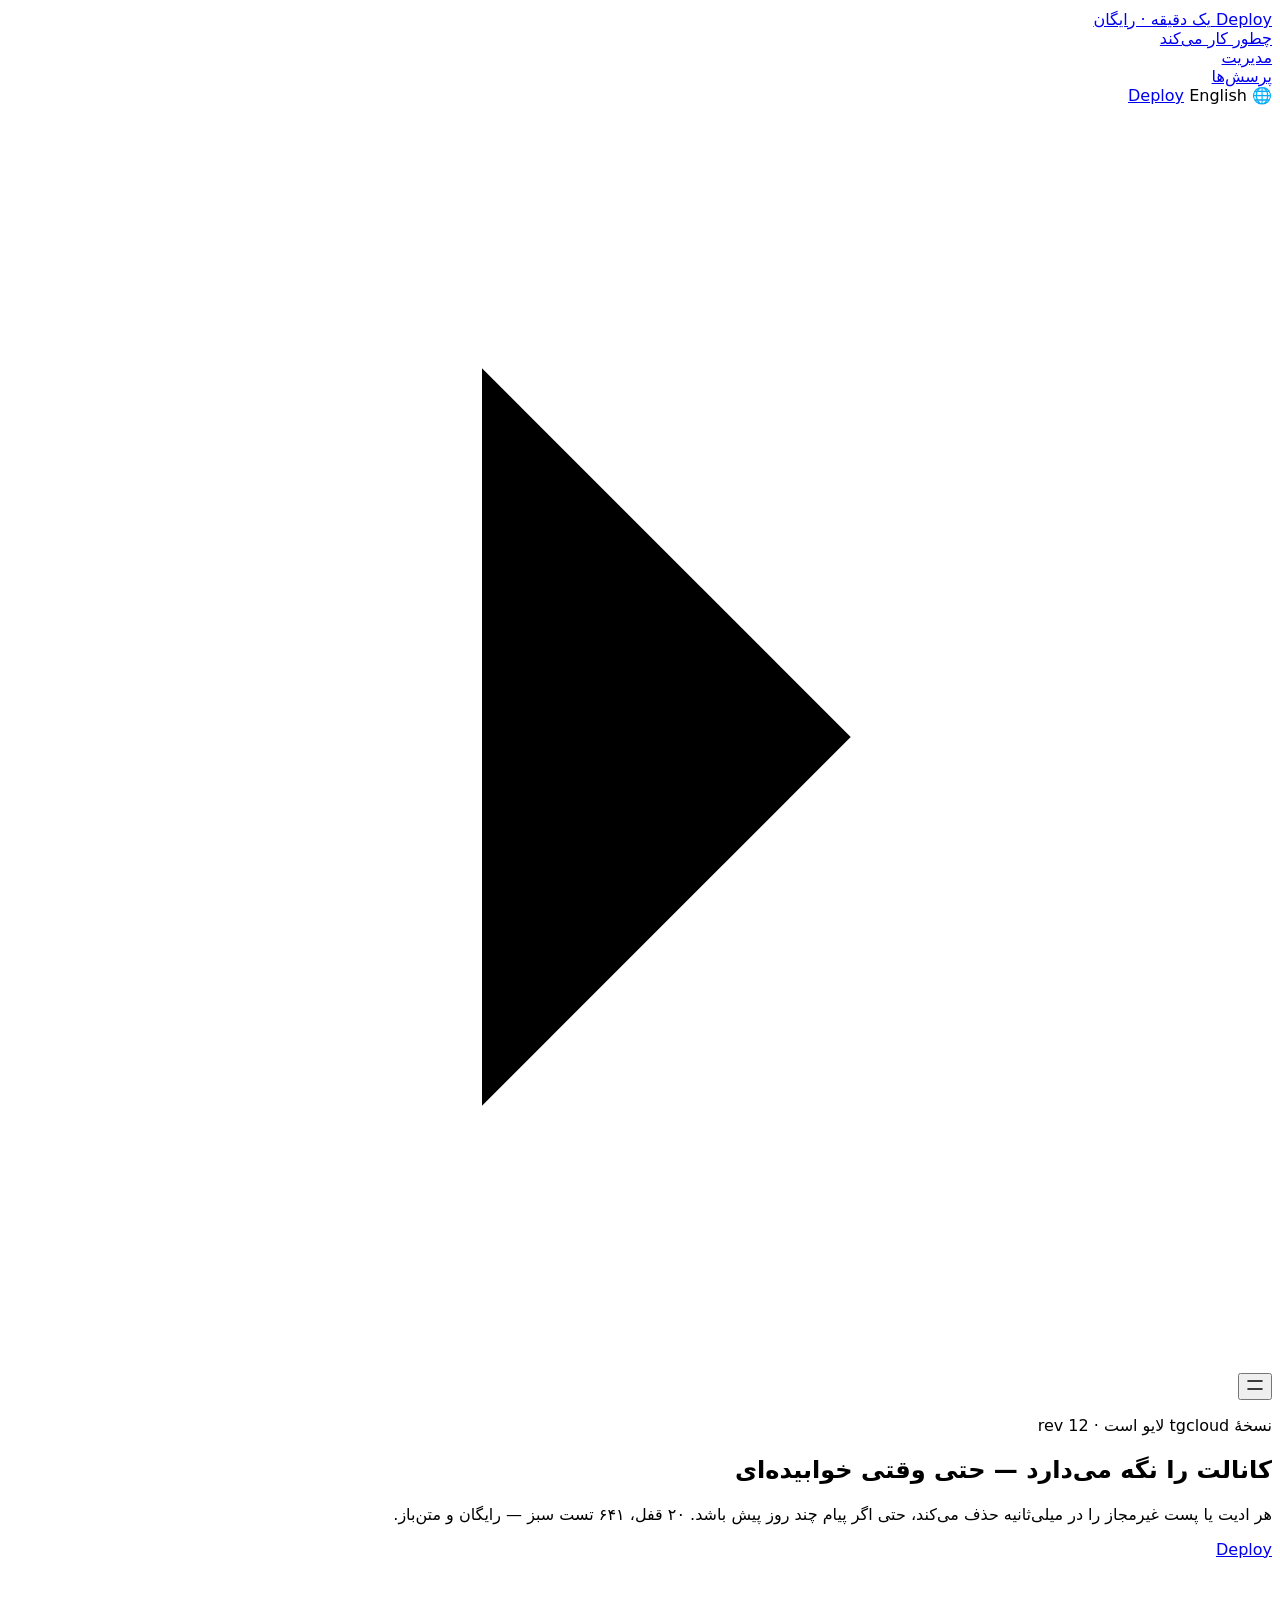
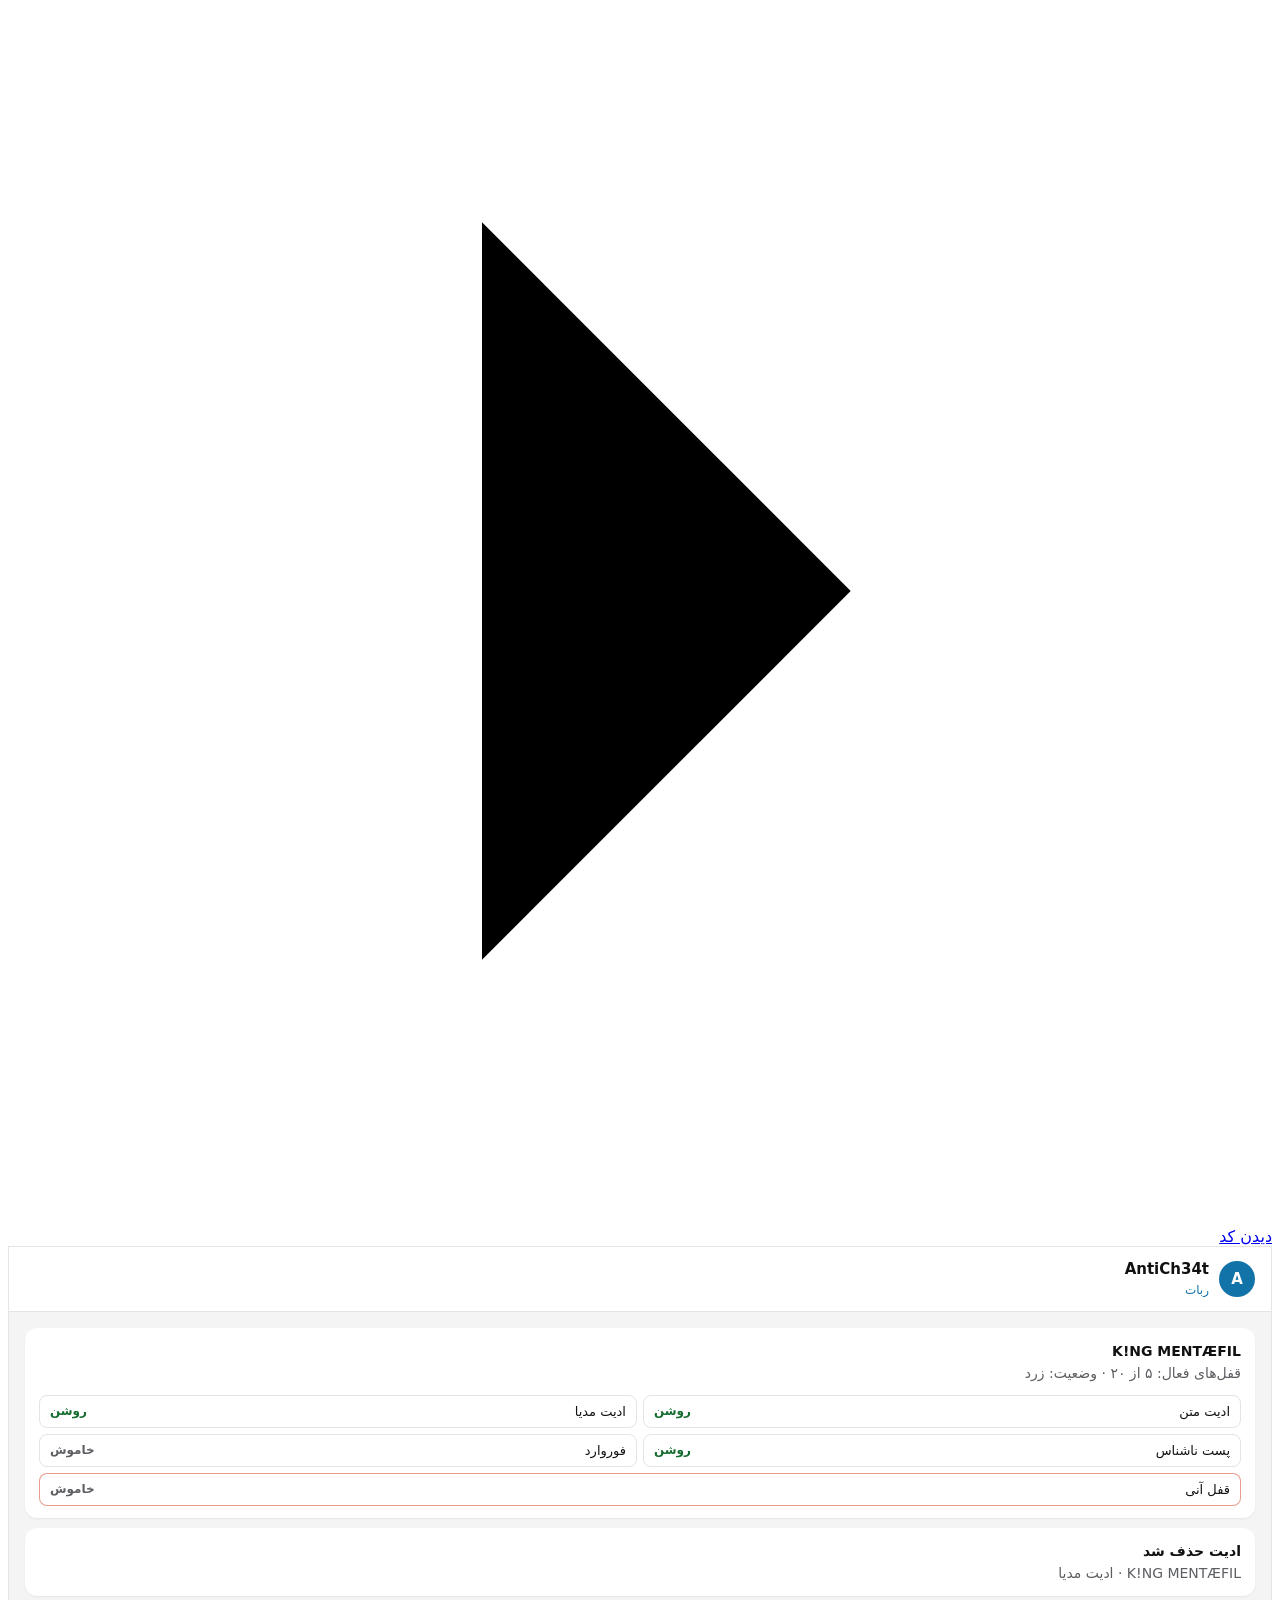
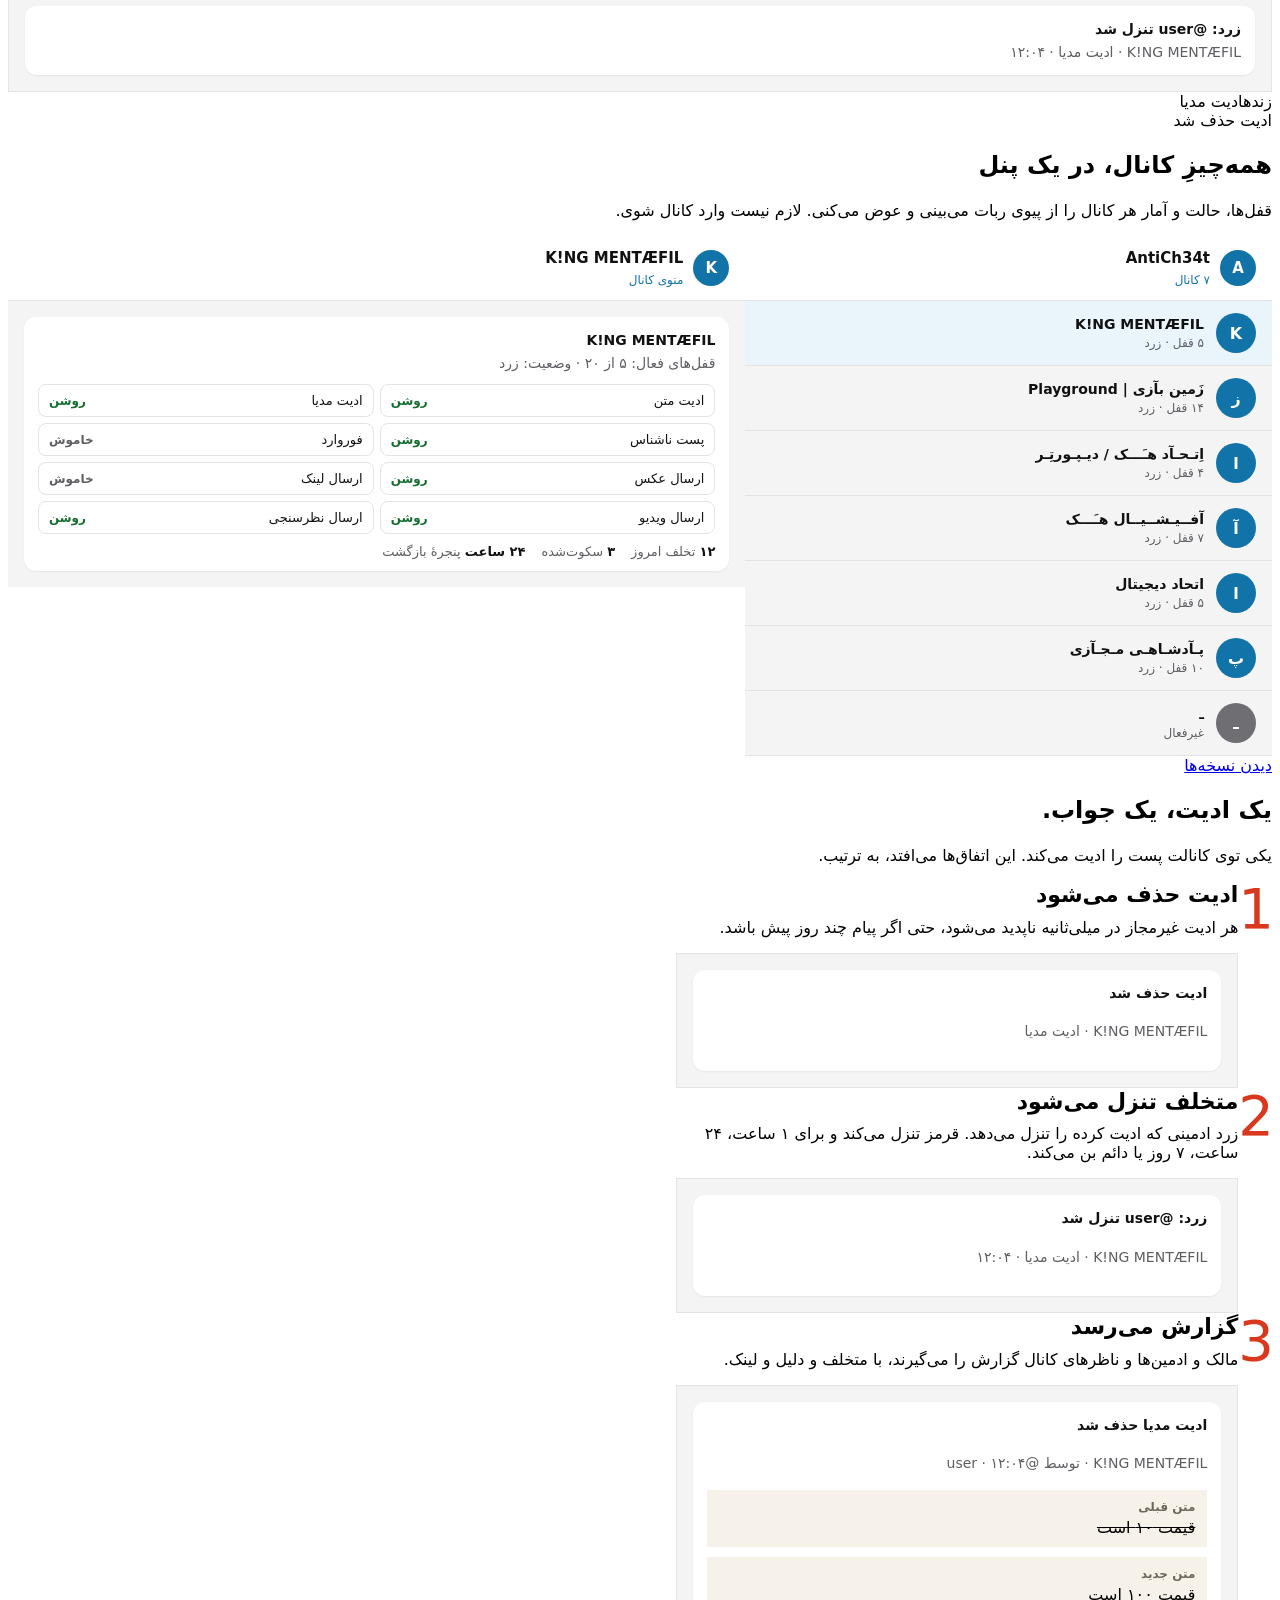
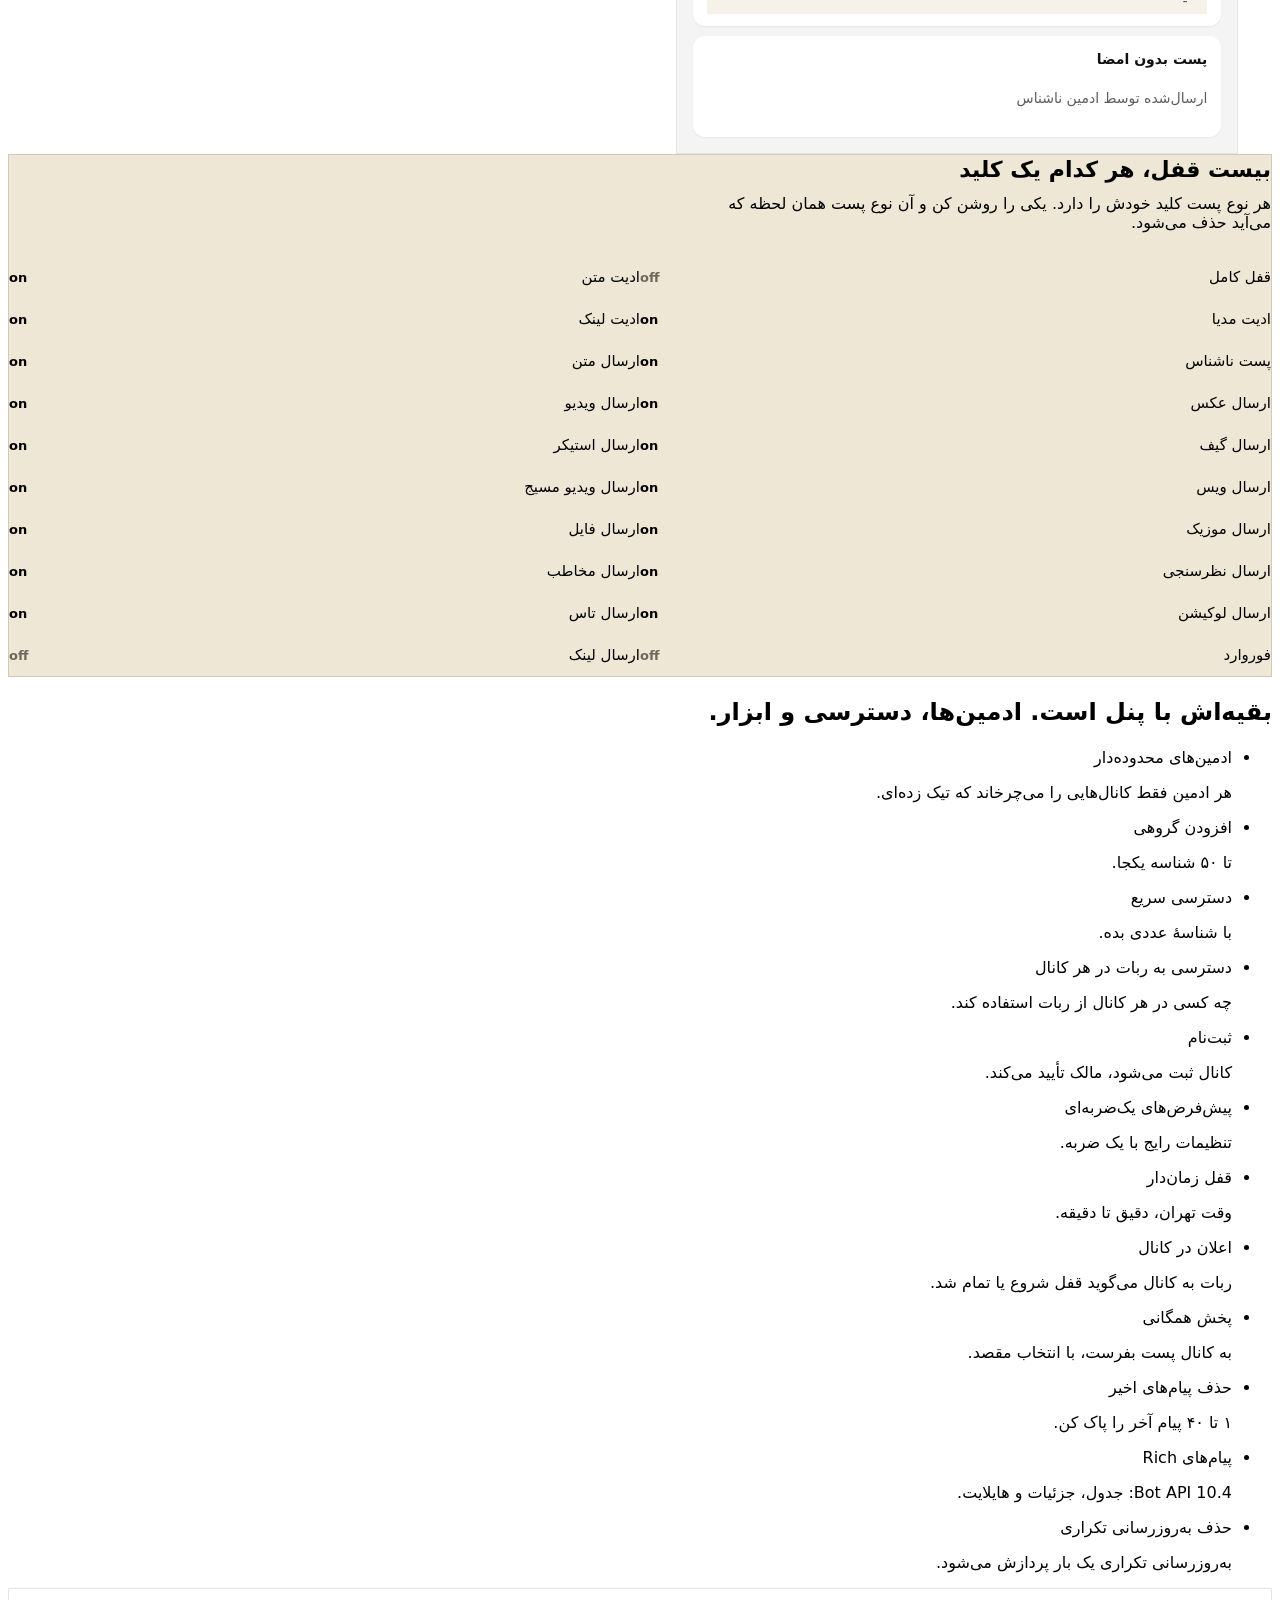
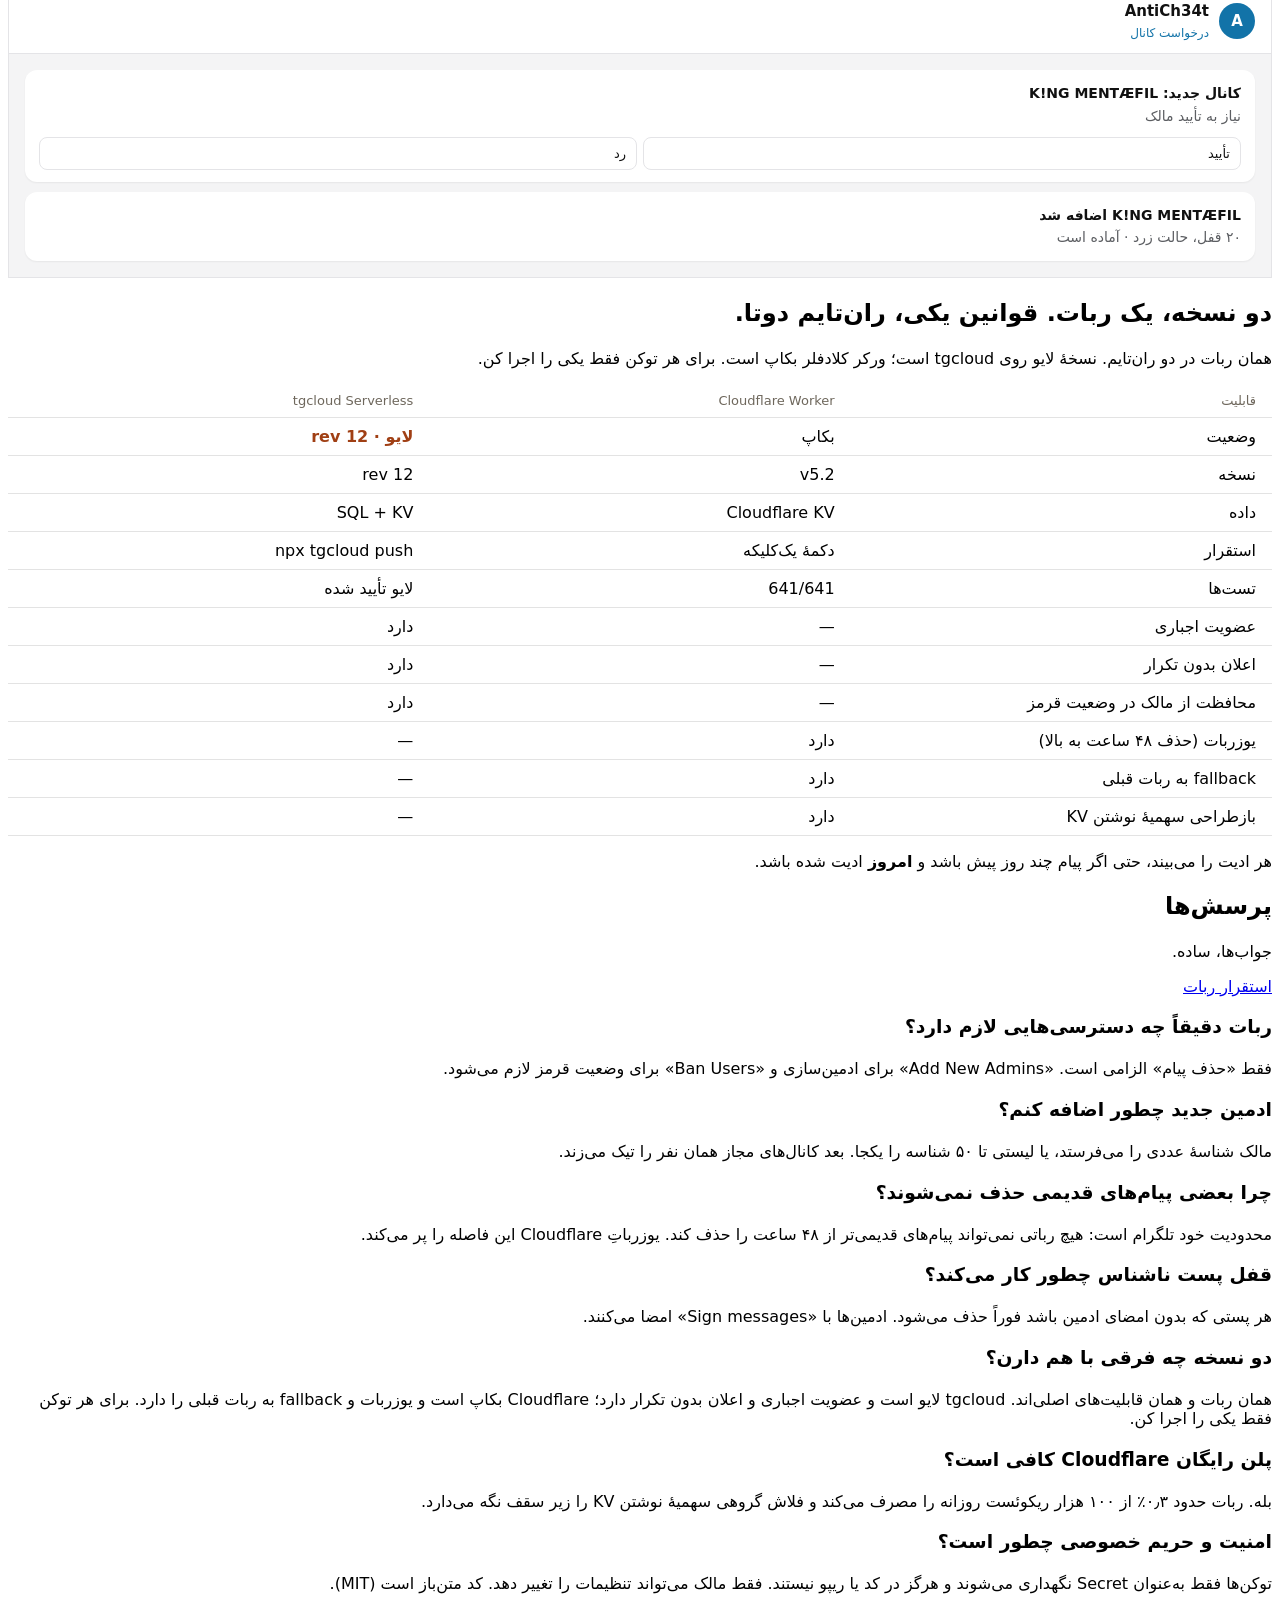
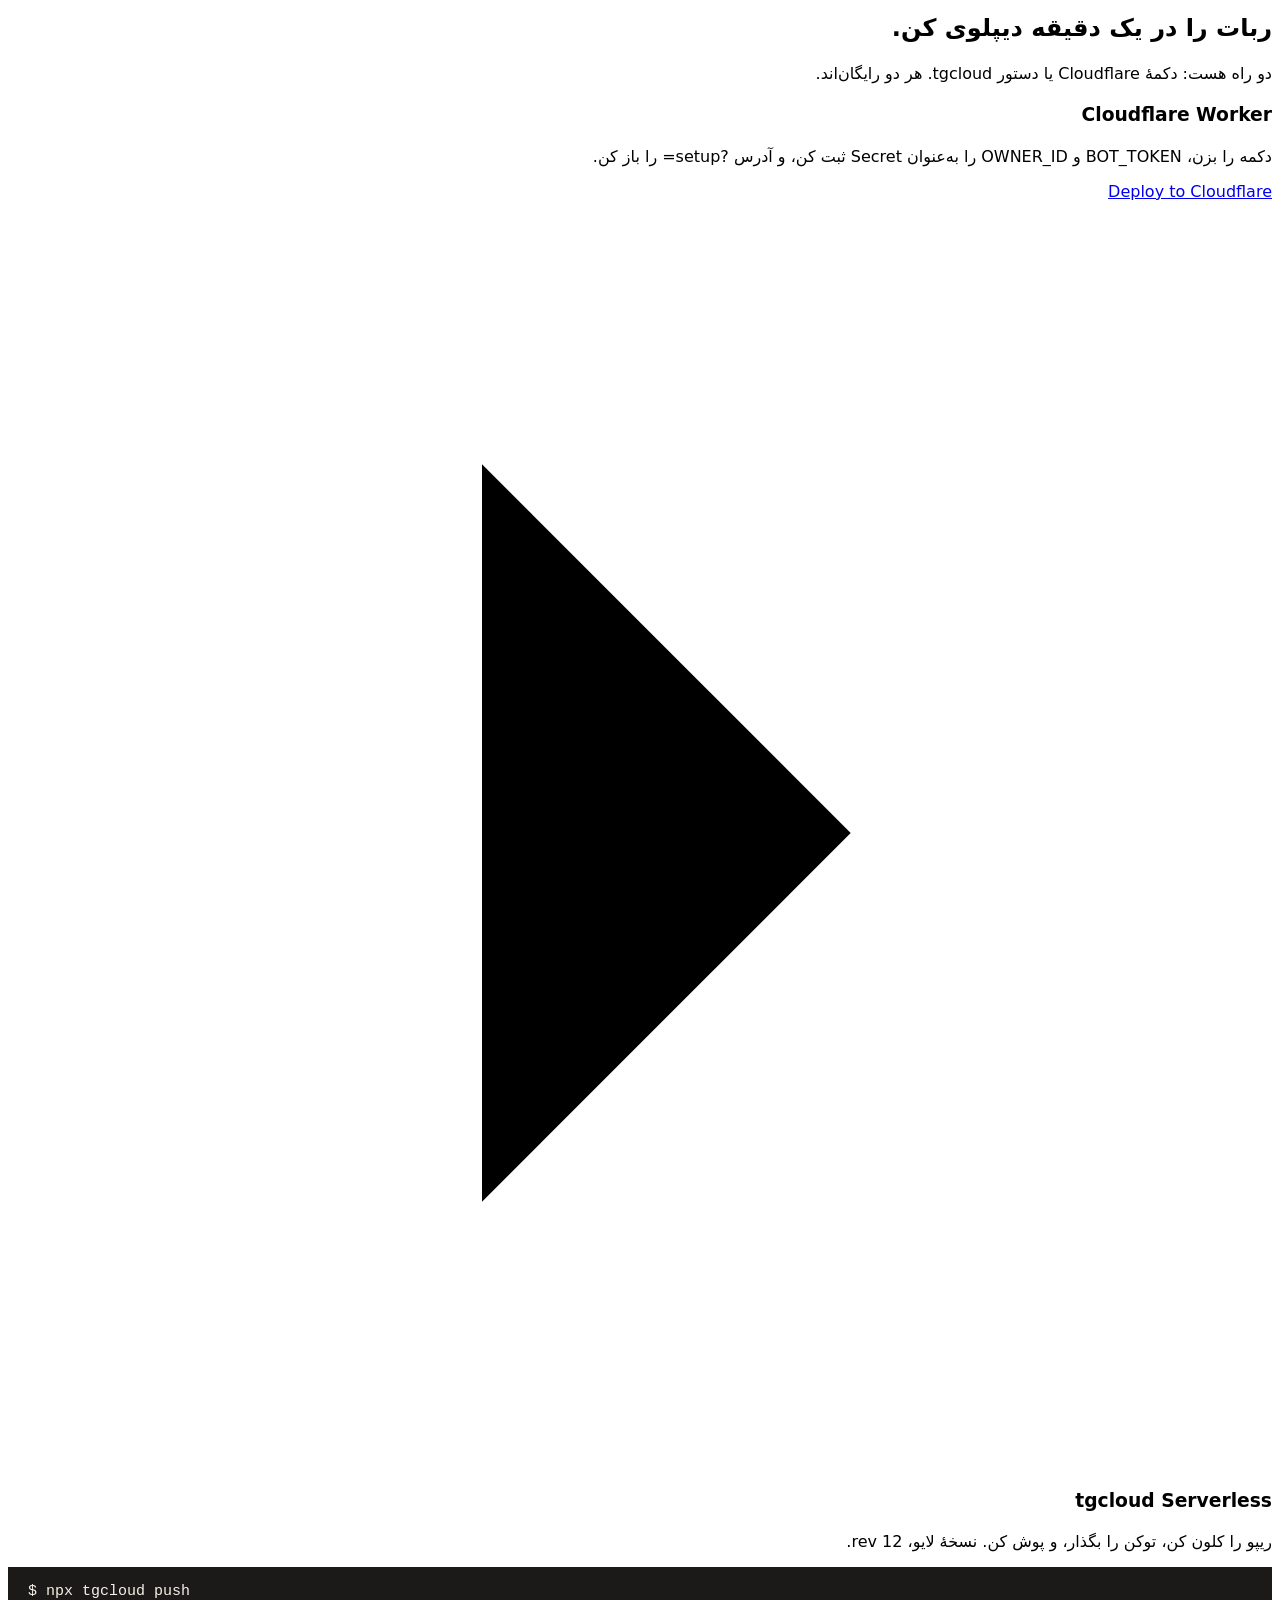
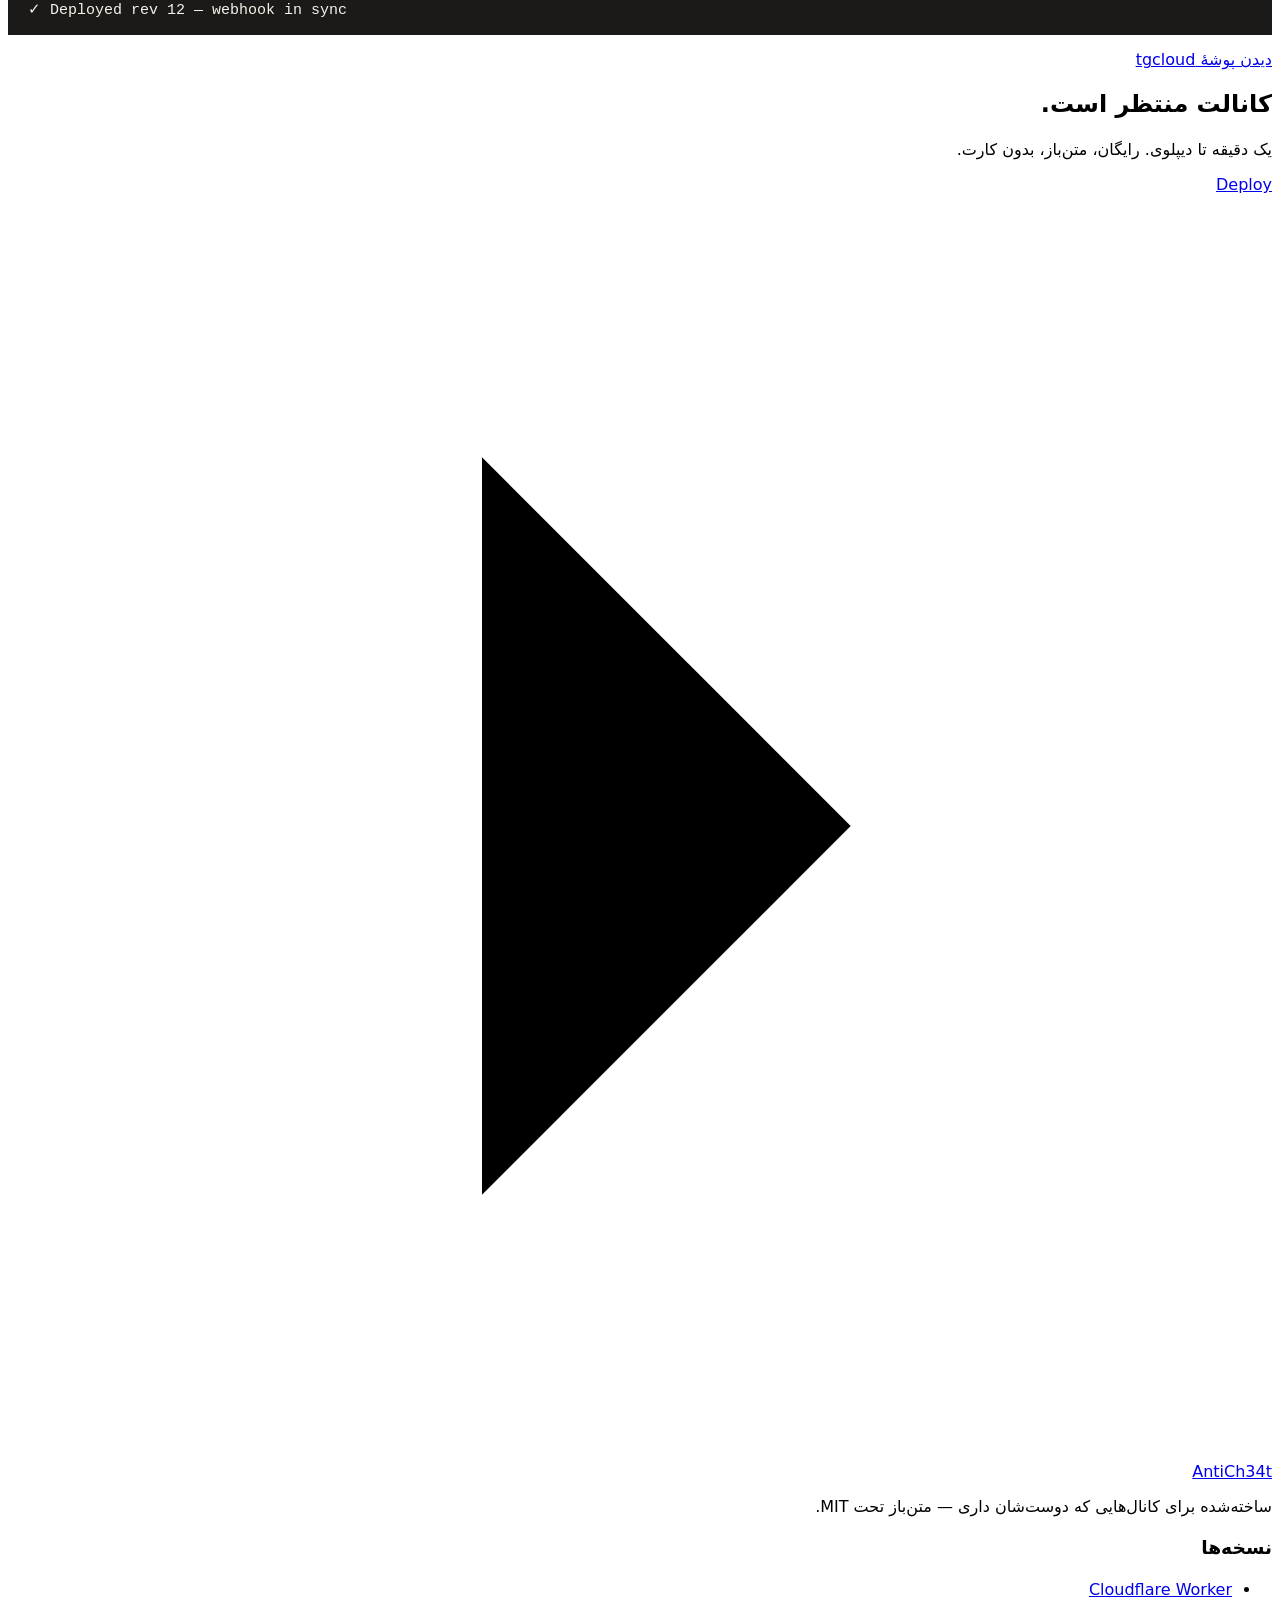
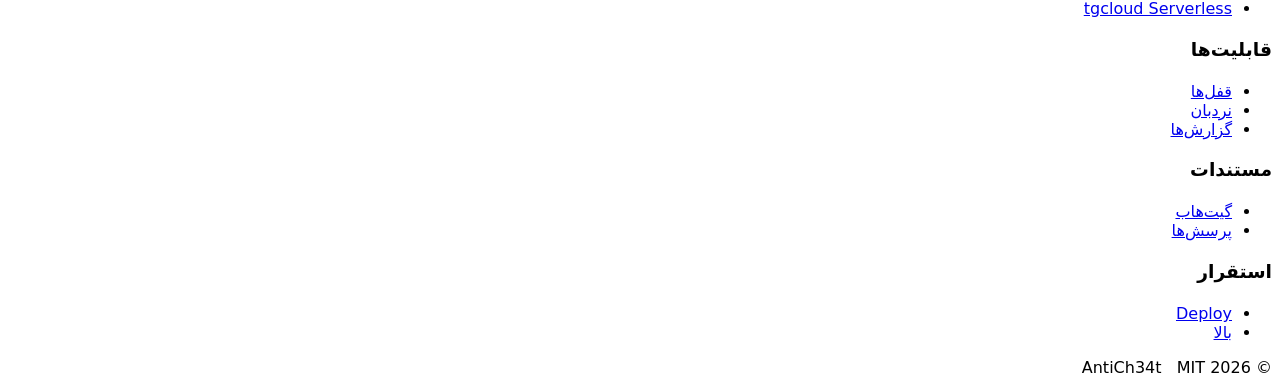
==== commit 1219a7a8: "GitHub Pages: story redesign + fix real section overflows; README names AntiCh34t - README.md / READ" ====
--- a/docs/index.html
+++ b/docs/index.html
@@ -183,6 +183,37 @@
   #locks .card > .panel, #ladder .card > .panel, #manage .card > .panel, #reports .card > .panel { --p-h: 190px; }
   /* the manage list is a long read: give each row room to breathe */
   #manage .rows > li { padding-block: var(--s-5); }
+  /* the story is ~2.5 screens of real content, so it sizes to its content —
+     the kit's fixed N-screen height would overflow and overlap the next section */
+  #story { height: auto; }
+  #story > .wrap { height: auto; }
+  #panel, #manage, #versions { height: auto; }
+  #panel > .wrap, #manage > .wrap, #versions > .wrap { height: auto; }
+  /* the story: three steps, one after another, like a timeline — not cards.
+     A big red numeral carries the step; the real Telegram message is the visual. */
+  .story { list-style: none; margin: 0; padding: 0; display: grid; gap: var(--s-9); }
+  .story__step { display: grid; grid-template-columns: auto minmax(0, 1fr); gap: var(--s-5); align-items: start; }
+  .story__num { font-family: var(--font-display); font-size: 56px; font-weight: 500; line-height: 1;
+    color: var(--p-accent); letter-spacing: var(--display-tracking); }
+  .story__body h3 { font-size: 22px; font-weight: 700; line-height: 1.3; margin: 0 0 8px; }
+  .story__body p { margin: 0 0 16px; max-width: 560px; }
+  .story__body .tg { max-width: 560px; }
+  /* the locks panel: one complete settings list, two columns, no fragments */
+  .locks-panel { margin-top: var(--s-10); background: var(--p-surface); border: 1px solid var(--u-border, rgba(27,26,24,.14));
+    border-radius: var(--r-lg); padding: var(--s-7); }
+  .locks-panel h3 { font-size: 22px; font-weight: 700; margin: 0 0 8px; }
+  .locks-panel .t-body { margin: 0 0 24px; max-width: 560px; }
+  .locks-list { list-style: none; margin: 0; padding: 0; display: grid; grid-template-columns: 1fr 1fr; gap: 0 var(--s-7); }
+  .locks-list li { display: flex; justify-content: space-between; align-items: baseline; gap: 12px;
+    padding-block: 12px; border-bottom: 1px solid var(--line); font-size: 15px; }
+  .locks-list .st { font-weight: 700; font-size: 13px; }
+  .locks-list .st.off { color: var(--p-muted); }
+  @media (max-width: 639px) {
+    .story__step { grid-template-columns: 1fr; gap: var(--s-3); }
+    .story__num { font-size: 40px; }
+    .locks-list { grid-template-columns: 1fr; }
+    .locks-panel { padding: var(--s-5); }
+  }
   /* the hero float card is absolute over the panel's empty foot on desktop;
      on a phone the panel fills the media box, so the card flows below it instead of covering the locks */
   @media (max-width: 639px) {
@@ -224,8 +255,8 @@
           </div>
         </div>
       </div>
-      <div class="nav__item"><a class="nav__link" href="#locks" data-i="navL">Locks</a></div>
-      <div class="nav__item"><a class="nav__link" href="#reports" data-i="navR">Reports</a></div>
+      <div class="nav__item"><a class="nav__link" href="#story" data-i="navL">How it works</a></div>
+      <div class="nav__item"><a class="nav__link" href="#manage" data-i="navR">Manage</a></div>
       <div class="nav__item"><a class="nav__link" href="#faq" data-i="navQ">Questions</a></div>
     </nav>
     <div class="nav__actions">
@@ -338,112 +369,84 @@
     </div>
   </section>
 
-  <section id="locks" class="section" data-enter aria-labelledby="locks-h">
+  
+  <section id="story" class="section" data-enter aria-labelledby="story-h">
     <div class="wrap">
       <div class="section-head">
-        <h2 id="locks-h"><span data-i="locksH">The bot's twenty locks, one switch each.</span> <span class="muted" data-i="locksHg">All in the panel.</span></h2>
-      </div>
-      <div class="grid g2">
-        <article class="card card--row card--open span-6">
-          <h3 class="t-card" data-i="f1h">Locks twenty post types in the channel</h3>
-          <p class="t-body" data-i="f1p">Text, photo, video, GIF, sticker, voice, audio, file, poll, contact, location, dice, forwards and links, each on its own switch.</p>
-          <div class="panel"><div class="stage stage--fade-br"><div class="at-corner" style="--ax:24px;--ay:24px"><div class="lk">
-            <div class="lk__row"><span data-i="lk1">Text edit</span><span class="st">on</span></div>
-            <div class="lk__row"><span data-i="lk2">Media edit</span><span class="st">on</span></div>
-            <div class="lk__row"><span data-i="lk3">Anonymous post</span><span class="st">on</span></div>
-            <div class="lk__row"><span data-i="lk4">Forward</span><span class="st off" data-i="off5">off</span></div>
-            <div class="lk__row"><span data-i="tgK8">Send video</span><span class="st">on</span></div>
-            <div class="lk__row"><span data-i="tgK9">Send poll</span><span class="st">on</span></div>
-          </div></div></div></div>
-        </article>
-        <article class="card card--row card--open span-6">
-          <h3 class="t-card" data-i="f2h">The bot catches real edits only</h3>
-          <p class="t-body" data-i="f2p">A content fingerprint ignores poll votes and checklist ticks, so the ladder never fires on a vote.</p>
-          <div class="panel"><div class="stage stage--fade-br"><div class="at-corner" style="--ax:24px;--ay:24px"><div class="diff">
-            <div class="diff__old"><span class="diff__tag" data-i="dOld">old text</span><s data-i="dOldT">The price is 10</s></div>
-            <div class="diff__new"><span class="diff__tag" data-i="dNew">new text</span><span data-i="dNewT">The price is 100</span></div>
-          </div></div></div></div>
-        </article>
-        <article class="card card--row card--open span-6">
-          <h3 class="t-card" data-i="f3h">Deletes unsigned posts from the channel</h3>
-          <p class="t-body" data-i="f3p">Any post without an admin signature is deleted at once. Admins sign with Sign messages.</p>
-          <div class="panel"><div class="stage stage--fade-br"><div class="at-corner" style="--ax:24px;--ay:24px"><div class="rep">
-            <div class="rep__head" data-i="f3vH">Post without a signature</div>
-            <div class="rep__meta" data-i="f3vM">Posted by Anonymous admin</div>
-            <div class="rep__box" data-i="f3vB">Deleted at once. Admins sign with Sign messages.</div>
-          </div></div></div></div>
-        </article>
-        <article class="card card--row card--open span-6">
-          <h3 class="t-card" data-i="f4h">Closes the channel in one tap</h3>
-          <p class="t-body" data-i="f4p">The master lock and the instant lockdown stop every post and edit until you open it again.</p>
-          <div class="panel"><div class="stage stage--fade-br"><div class="at-corner" style="--ax:24px;--ay:24px"><div class="lk">
-            <div class="lk__row"><span data-i="f4v1">Master lock</span><span class="st off" data-i="off6">off</span></div>
-            <div class="lk__row"><span data-i="f4v2">Instant lockdown</span><span class="st off" data-i="off7">off</span></div>
-            <div class="lk__row"><span data-i="f4v3">Time-window lock</span><span class="st off" data-i="off8">off</span></div>
-            <div class="lk__row"><span data-i="tgK7">Send link</span><span class="st off" data-i="off9">off</span></div>
-          </div></div></div></div>
-        </article>
+        <h2 id="story-h" data-i="storyH">One edit, one answer.</h2>
+        <p class="t-lead" data-i="storyP">Someone edits a post in your channel. Here is what happens, in order.</p>
+      </div>
+      <ol class="story">
+        <li class="story__step">
+          <span class="story__num" aria-hidden="true">1</span>
+          <div class="story__body">
+            <h3 data-i="st1h">The edit is deleted</h3>
+            <p data-i="st1p">Any unauthorized edit disappears in milliseconds, even if the message is days old.</p>
+            <div class="tg"><div class="tg__body"><div class="tg__msg">
+              <p><b data-i="tgRep">Edit deleted</b></p>
+              <p class="muted"><span data-i="tgRepM">K!NG MENTÆFIL · media edit</span></p>
+            </div></div></div>
+          </div>
+        </li>
+        <li class="story__step">
+          <span class="story__num" aria-hidden="true">2</span>
+          <div class="story__body">
+            <h3 data-i="st2h">The offender is demoted</h3>
+            <p data-i="st2p">Yellow demotes the admin who edited. Red demotes and bans for 1h, 24h, 7 days, or permanent.</p>
+            <div class="tg"><div class="tg__body"><div class="tg__msg">
+              <p><b data-i="tgYel">Yellow: @user demoted</b></p>
+              <p class="muted"><span data-i="tgYelM">K!NG MENTÆFIL · media edit · 12:04</span></p>
+            </div></div></div>
+          </div>
+        </li>
+        <li class="story__step">
+          <span class="story__num" aria-hidden="true">3</span>
+          <div class="story__body">
+            <h3 data-i="st3h">You get the report</h3>
+            <p data-i="st3p">The owner and the channel's admins and viewers get the report, with the offender, the reason, and a link.</p>
+            <div class="tg"><div class="tg__body"><div class="tg__msg">
+              <p><b data-i="rpH">Media edit deleted</b></p>
+              <p class="muted"><span data-i="rpM">K!NG MENTÆFIL · by @user · 12:04</span></p>
+              <div class="rep__box"><span class="diff__tag" data-i="rpOld">old text</span><s data-i="rpOldT">The price is 10</s></div>
+              <div class="rep__box"><span class="diff__tag" data-i="rpNew">new text</span><span data-i="rpNewT">The price is 100</span></div>
+            </div>
+            <div class="tg__msg">
+              <p><b data-i="f3vH">Post without a signature</b></p>
+              <p class="muted"><span data-i="f3vM">Posted by Anonymous admin</span></p>
+            </div></div></div>
+          </div>
+        </li>
+      </ol>
+      <div class="locks-panel">
+        <h3 data-i="lkPanelH">Twenty locks, one switch each</h3>
+        <p class="t-body" data-i="lkPanelP">Every post type has its own switch. Turn one on and that kind of post is gone the moment it appears.</p>
+        <ul class="locks-list">
+          <li><span data-i="f4v1">Master lock</span><span class="st off">off</span></li>
+          <li><span data-i="lk1">Text edit</span><span class="st">on</span></li>
+          <li><span data-i="lk2">Media edit</span><span class="st">on</span></li>
+          <li><span data-i="lkA">Link edit</span><span class="st">on</span></li>
+          <li><span data-i="lk3">Anonymous post</span><span class="st">on</span></li>
+          <li><span data-i="lkB">Send text</span><span class="st">on</span></li>
+          <li><span data-i="tgK6">Send photo</span><span class="st">on</span></li>
+          <li><span data-i="tgK8">Send video</span><span class="st">on</span></li>
+          <li><span data-i="lkC">Send GIF</span><span class="st">on</span></li>
+          <li><span data-i="lkD">Send sticker</span><span class="st">on</span></li>
+          <li><span data-i="lkE">Send voice</span><span class="st">on</span></li>
+          <li><span data-i="lkF">Send video note</span><span class="st">on</span></li>
+          <li><span data-i="lkG">Send audio</span><span class="st">on</span></li>
+          <li><span data-i="lkH">Send file</span><span class="st">on</span></li>
+          <li><span data-i="tgK9">Send poll</span><span class="st">on</span></li>
+          <li><span data-i="lkI">Send contact</span><span class="st">on</span></li>
+          <li><span data-i="lkJ">Send location</span><span class="st">on</span></li>
+          <li><span data-i="lkK">Send dice</span><span class="st">on</span></li>
+          <li><span data-i="lk4">Forward</span><span class="st off">off</span></li>
+          <li><span data-i="tgK7">Send link</span><span class="st off">off</span></li>
+        </ul>
       </div>
     </div>
   </section>
 
-  <section id="ladder" class="section" data-enter aria-labelledby="ladder-h">
-    <div class="wrap">
-      <div class="section-head">
-        <h2 id="ladder-h"><span data-i="ladderH">Yellow warns the channel. Red acts.</span> <span class="muted" data-i="ladderHg">One edit, one answer.</span></h2>
-      </div>
-      <div class="grid">
-        <article class="card card--row card--open span-8">
-          <h3 class="t-card" data-i="bWh">The bot's yellow and red ladder</h3>
-          <p class="t-body" data-i="bWp">Editing a media post runs the ladder: yellow demotes the offender, red demotes and bans for 1 hour, 24 hours, 7 days, or permanent.</p>
-          <div class="panel"><div class="stage stage--fade-br"><div class="at-corner" style="--ax:24px;--ay:24px"><div class="ladder">
-            <div class="ladder__step"><span class="t" data-i="ld0">Off</span><span data-i="ld0p">No punishment. The edit is deleted, nothing more.</span></div>
-            <div class="ladder__step ladder__step--y"><span class="t" data-i="ld1">Yellow</span><span data-i="ld1p">The offender is demoted from admin.</span></div>
-            <div class="ladder__step ladder__step--r"><span class="t" data-i="ld2">Red</span><span data-i="ld2p">Demoted and banned for 1h, 24h, 7d, or permanent.</span></div>
-          </div></div></div></div>
-        </article>
-        <article class="card card--row card--open span-4">
-          <h3 class="t-card" data-i="b1h">Undoes a wrong demotion in the channel</h3>
-          <p class="t-body" data-i="b1p">Rights are snapshotted for 24 hours. One tap restores all 15 Bot API permissions.</p>
-          <div class="panel"><div class="stage stage--fade-br"><div class="at-corner" style="--ax:24px;--ay:24px"><div class="rep">
-            <div class="rep__head" data-i="b1vH">15 permissions</div>
-            <div class="rep__meta" data-i="b1vM">Restored in one tap</div>
-            <div class="rep__box" data-i="b1vD">All 15 permissions, one tap</div>
-          </div></div></div></div>
-        </article>
-        <article class="card card--row card--open span-4">
-          <h3 class="t-card" data-i="b2h">Silences one person in the channel</h3>
-          <p class="t-body" data-i="b2p">Mute a person for a set time or forever. Every post and edit of theirs is deleted at once.</p>
-          <div class="panel"><div class="stage stage--fade-br"><div class="at-corner" style="--ax:24px;--ay:24px"><div class="rep">
-            <div class="rep__head" data-i="b2vH">Muted</div>
-            <div class="rep__meta" data-i="b2vM">Until you unmute them</div>
-            <div class="rep__box" data-i="b2vD">Every post and edit of theirs is deleted at once</div>
-          </div></div></div></div>
-        </article>
-        <article class="card card--row card--open span-4">
-          <h3 class="t-card" data-i="b3h">Backs up the channel's settings</h3>
-          <p class="t-body" data-i="b3p">A channel's whole config in one JSON text. Send it back and the exact state returns.</p>
-          <div class="panel"><div class="stage stage--fade-br"><div class="at-corner" style="--ax:24px;--ay:24px"><div class="rep">
-            <div class="rep__head" data-i="b3vH">settings.json</div>
-            <div class="rep__meta" data-i="b3vM">One text, the whole config</div>
-            <div class="rep__box" data-i="b3vD">Send it back, the exact state returns</div>
-          </div></div></div></div>
-        </article>
-        <article class="card card--row card--open span-4">
-          <h3 class="t-card" data-i="b4h">Pauses one channel</h3>
-          <p class="t-body" data-i="b4p">Disable a channel and nothing is processed or deleted. Settings, stats and mutes stay.</p>
-          <div class="panel"><div class="stage stage--fade-br"><div class="at-corner" style="--ax:24px;--ay:24px"><div class="rep">
-            <div class="rep__head" data-i="b4vH">Disabled</div>
-            <div class="rep__meta" data-i="b4vM">Settings and mutes stay</div>
-            <div class="rep__box" data-i="b4vD">Nothing is processed or deleted</div>
-          </div></div></div></div>
-        </article>
-      </div>
-    </div>
-  </section>
-
-
-  <section id="manage" class="section" data-enter aria-labelledby="manage-h">
+<section id="manage" class="section" data-enter aria-labelledby="manage-h">
     <div class="wrap">
       <div class="section-head">
         <h2 id="manage-h"><span data-i="mgH">The bot's panel does the rest.</span> <span class="muted" data-i="mgHg">Admins, access and tools.</span></h2>
@@ -488,38 +491,6 @@
     </div>
   </section>
 
-  <section id="reports" class="section" data-enter aria-labelledby="reports-h">
-    <div class="wrap"><div class="grid" style="align-items:start">
-      <div class="span-5">
-        <h2 id="reports-h" data-i="repH">The bot reports every deletion.</h2>
-        <p class="t-lead" data-i="repP">Reports reach the owner and the channel's admins and viewers, with the offender's mention, the reason, and a link to the message. Signed posts resolve to the signing admin; edits show the old text against the new.</p>
-        <p class="t-body" data-i="repF1">Signed posts resolve to the admin.</p>
-        <p class="t-body" data-i="repF2">Edits show old against new text.</p>
-        <p class="t-body" data-i="repF3">Reports in Persian and English.</p>
-        <a class="link" href="#versions"><span data-i="repLink">See the versions</span></a>
-      </div>
-      <div class="frame frame--split span-6 start-7">
-        <div class="stage stage--fade-br"><div class="at-corner" style="--ax:24px;--ay:24px">
-          <div class="tg" data-ui="chat" role="img" aria-label="A violation report in Telegram">
-            <div class="tg__bar"><span class="tg__av">A</span><span><span class="tg__name">AntiCh34t</span><br><span class="tg__sub" data-i="tgRep2">violation report</span></span></div>
-            <div class="tg__body">
-              <div class="tg__msg">
-                <p><b data-i="rpH">Media edit deleted</b></p>
-                <p class="muted"><span data-i="rpM">K!NG MENTÆFIL · by @user · 12:04</span></p>
-                <div class="rep__box"><span class="diff__tag" data-i="rpOld">old text</span><s data-i="rpOldT">The price is 10</s></div>
-                <div class="rep__box"><span class="diff__tag" data-i="rpNew">new text</span><span data-i="rpNewT">The price is 100</span></div>
-              </div>
-              <div class="tg__msg">
-                <p><b data-i="f3vH">Post without a signature</b></p>
-                <p class="muted"><span data-i="f3vM">Posted by Anonymous admin</span></p>
-              </div>
-            </div>
-          </div>
-        </div></div>
-      </div>
-    </div></div>
-  </section>
-
   <section id="versions" class="section" data-enter aria-labelledby="versions-h">
     <div class="wrap">
       <div class="section-head">
@@ -545,16 +516,6 @@
     </div>
   </section>
 
-  <section id="flow" class="section ground-inverse" data-enter data-moment="line-carries-colour" data-moment-opts='{"from": "base"}' aria-labelledby="flow-h">
-    <div class="wrap">
-      <div class="section-head">
-        <h2 id="flow-h" data-i="flowH">How a post reaches the bot.</h2>
-        <p class="t-lead" data-i="flowP">Telegram sends the post, the bot checks the locks, and the result stays in the database.</p>
-      </div>
-      <div class="panel"><div class="dg" data-diagram><script type="application/json">{"layout": "lanes", "alt": "A post or edit from Telegram reaches the bot, which checks the locks and stores the result in Cloudflare or tgcloud.", "curve": "curve", "input": {"label": "Telegram API", "icon": "telegram", "meta": "post or edit"}, "core": {"label": "AntiCh34t bot", "icon": "ui:bot"}, "lanes": [{"label": "Cloudflare Worker", "icon": "cloudflare", "meta": "backup · KV"}, {"label": "tgcloud Serverless", "icon": "ui:server", "meta": "live · SQL + KV", "done": true}]}</script></div></div>
-    </div>
-  </section>
-
   <section id="faq" class="section" data-enter style="--h:2" aria-labelledby="faq-h">
     <div class="wrap">
       <div data-moment="word-highlight">
@@ -637,7 +598,7 @@
 <script>
 const I18N = {
 fa: {
-skip:"پرش به محتوا", navV:"نسخه‌ها", navL:"قفل‌ها", navR:"گزارش‌ها", navQ:"پرسش‌ها",
+skip:"پرش به محتوا", navV:"نسخه‌ها", navL:"چطور کار می‌کند", navR:"مدیریت", navQ:"پرسش‌ها",
 nv1:"tgcloud Serverless", nv1s:"لایو · rev 12", nv2:"Cloudflare Worker", nv2s:"بکاپ · v5.2", nv3:"Deploy", nv3s:"یک دقیقه · رایگان",
 notice:"نسخهٔ tgcloud لایو است · rev 12", h1:"کانالت را نگه می‌دارد — حتی وقتی خوابیده‌ای",
 sub:"هر ادیت یا پست غیرمجاز را در میلی‌ثانیه حذف می‌کند، حتی اگر پیام چند روز پیش باشد. ۲۰ قفل، ۶۴۱ تست سبز — رایگان و متن‌باز.",
@@ -650,22 +611,22 @@
 tgK1b:"ادیت متن", on4:"روشن", tgK2b:"ادیت مدیا", on5:"روشن", tgK3b:"پست ناشناس", on6:"روشن", tgK4b:"فوروارد", off3:"خاموش",
 tgK6:"ارسال عکس", on7:"روشن", tgK7:"ارسال لینک", off4:"خاموش",
 tgS1:"۱۲", tgS1l:"تخلف امروز", tgS2:"۳", tgS2l:"سکوت‌شده", tgS3:"۲۴ ساعت", tgS3l:"پنجرهٔ بازگشت", panelLink:"دیدن نسخه‌ها",
-locksH:"بیست قفل ربات، هر کدام یک کلید.", locksHg:"همه در پنل.",
-f1h:"بیست نوع پست را قفل می‌کند", f1p:"متن، عکس، ویدیو، گیف، استیکر، ویس، موزیک، فایل، نظرسنجی، مخاطب، لوکیشن، بازی، فوروارد و لینک، هر کدام کلید خودش را دارد.",
-lk1:"ادیت متن", lk2:"ادیت مدیا", lk3:"پست ناشناس", lk4:"فوروارد", off5:"خاموش",
-f2h:"ربات فقط ادیت واقعی را می‌گیرد", f2p:"رأی نظرسنجی و تیک چک‌لیست را ادیت حساب نمی‌کند، پس نردبان بی‌دلیل فعال نمی‌شود.",
-dOld:"متن قبلی", dOldT:"قیمت ۱۰ است", dNew:"متن جدید", dNewT:"قیمت ۱۰۰ است",
-f3h:"پست بی‌امضا را از کانال حذف می‌کند", f3p:"هر پستی که بدون امضای ادمین باشد فوراً حذف می‌شود. ادمین‌ها با Sign messages امضا می‌کنند.",
-f3vH:"پست بدون امضا", f3vM:"ارسال‌شده توسط ادمین ناشناس", f3vB:"فوراً حذف شد. ادمین‌ها با Sign messages امضا می‌کنند.",
-f4h:"کانال را با یک ضربه می‌بندد", f4p:"قفل کامل و قفل آنی هر ارسال و ادیتی را متوقف می‌کنند تا وقتی خودت بازش کنی.",
-f4v1:"قفل کامل", off6:"خاموش", f4v2:"قفل آنی", off7:"خاموش", f4v3:"قفل زمان‌دار", off8:"خاموش",
-ladderH:"زرد به کانال هشدار می‌دهد. قرمز عمل می‌کند.", ladderHg:"یک ادیت، یک جواب.",
-bWh:"زرد و قرمز: هشدار، بعد اقدام", bWp:"ادیت پست مدیادار نردبان را اجرا می‌کند: زرد متخلف را عزل می‌کند، قرمز عزل و بن می‌کند: ۱ ساعت، ۲۴ ساعت، ۷ روز یا همیشگی.",
-ld0:"خاموش", ld0p:"بدون مجازات. ادیت حذف می‌شود، همین.", ld1:"زرد", ld1p:"متخلف از ادمینی عزل می‌شود.", ld2:"قرمز", ld2p:"عزل و بن: ۱ ساعت، ۲۴ ساعت، ۷ روز یا همیشگی.",
-b1h:"عزل اشتباه را در کانال برمی‌گرداند", b1p:"دسترسی‌ها ۲۴ ساعت snapshot می‌شوند. یک ضربه هر ۱۵ دسترسی Bot API را برمی‌گرداند.", b1vH:"۱۵ دسترسی", b1vM:"با یک ضربه برمی‌گردد",
-b2h:"یک نفر را در کانال ساکت می‌کند", b2p:"یک نفر را برای مدت مشخص یا همیشه سکوت کن. هر پست و ادیتش فوراً حذف می‌شود.", b2vH:"سکوت‌شده", b2vM:"تا وقتی خودت بازش کنی",
-b3h:"تنظیمات کانال را بکاپ می‌گیرد", b3p:"کل تنظیمات کانال در یک متن JSON است. بفرستش و دقیقاً همان وضعیت برمی‌گردد.", b3vH:"settings.json", b3vM:"یک متن، کل تنظیمات",
-b4h:"یک کانال را متوقف می‌کند", b4p:"کانال را غیرفعال کن و هیچی پردازش یا حذف نمی‌شود. تنظیمات، آمار و سکوت‌ها می‌مانند.", b4vH:"غیرفعال", b4vM:"تنظیمات و سکوت‌ها می‌مانند",
+ 
+ 
+lk1:"ادیت متن", lk2:"ادیت مدیا", lk3:"پست ناشناس", lk4:"فوروارد", 
+ 
+   
+ 
+f3vH:"پست بدون امضا", f3vM:"ارسال‌شده توسط ادمین ناشناس", 
+ 
+f4v1:"قفل کامل",     
+ 
+ 
+     
+   
+   
+   
+   
 mgH:"بقیه‌اش با پنل است.", mgHg:"ادمین‌ها، دسترسی و ابزار.",
 mgN1:"ادمین‌های محدوده‌دار", mgP1:"هر ادمین فقط کانال‌هایی را می‌چرخاند که تیک زده‌ای.",
 mgN2:"افزودن گروهی", mgP2:"تا ۵۰ شناسه یکجا.",
@@ -680,9 +641,9 @@
 mgN11:"پیام‌های Rich", mgP11:"Bot API 10.4: جدول، جزئیات و هایلایت.",
 mgN12:"حذف به‌روزرسانی تکراری", mgP12:"به‌روزرسانی تکراری یک بار پردازش می‌شود.",
 mgVsub:"درخواست کانال", mgVh:"کانال جدید: K!NG MENTÆFIL", mgVp:"نیاز به تأیید مالک", mgV1:"تأیید", mgV2:"رد",
-repH:"هر حذف را گزارش می‌دهد.", repP:"گزارش، با منشن متخلف و دلیل و لینک پیام، می‌رسد به مالک و ادمین‌ها و ناظرهای همان کانال. پست امضادار به ادمین امضاکننده می‌رسد؛ ادیت، متن قبلی را کنار متن جدید نشان می‌دهد.",
-repF1:"پست امضادار به ادمین می‌رسد.", repF2:"ادیت‌ها متن قبلی و جدید را نشان می‌دهند.", repF3:"گزارش‌ها فارسی و انگلیسی‌اند.", repLink:"دیدن نسخه‌ها",
-tgRep2:"گزارش تخلف", rpH:"ادیت مدیا حذف شد", rpM:"K!NG MENTÆFIL · توسط @user · ۱۲:۰۴", rpOld:"متن قبلی", rpOldT:"قیمت ۱۰ است", rpNew:"متن جدید", rpNewT:"قیمت ۱۰۰ است",
+ 
+   
+ rpH:"ادیت مدیا حذف شد", rpM:"K!NG MENTÆFIL · توسط @user · ۱۲:۰۴", rpOld:"متن قبلی", rpOldT:"قیمت ۱۰ است", rpNew:"متن جدید", rpNewT:"قیمت ۱۰۰ است",
 verH:"دو نسخه، یک ربات.", verHg:"قوانین یکی، ران‌تایم دوتا.", verP:"همان ربات در دو ران‌تایم. نسخهٔ لایو روی tgcloud است؛ ورکر کلادفلر بکاپ است. برای هر توکن فقط یکی را اجرا کن.",
 cH1:"قابلیت", cH2:"Cloudflare Worker", cH3:"tgcloud Serverless",
 cR1:"وضعیت", cR1a:"بکاپ", cR1b:"لایو · rev 12", cR2:"نسخه", cR2a:"v5.2", cR2b:"rev 12",
@@ -691,7 +652,7 @@
 cR7:"اعلان بدون تکرار", cR7a:"—", cR7b:"دارد", cR8:"محافظت از مالک در وضعیت قرمز", cR8a:"—", cR8b:"دارد",
 cR9:"یوزربات (حذف ۴۸ ساعت به بالا)", cR9a:"دارد", cR9b:"—", cR10:"fallback به ربات قبلی", cR10a:"دارد", cR10b:"—",
 cR11:"بازطراحی سهمیهٔ نوشتن KV", cR11a:"دارد", cR11b:"—",
-flowH:"یک پست چطور به ربات می‌رسد.", flowP:"تلگرام پست را می‌فرستد، ربات قفل‌ها را چک می‌کند، و نتیجه در دیتابیس می‌ماند.",
+ 
 wh:"هر ادیت را می‌بیند، حتی اگر پیام چند روز پیش باشد و <strong>امروز</strong> ادیت شده باشد.",
 faqH:"پرسش‌ها", faqP:"جواب‌ها، ساده.", faqLink:"استقرار ربات",
 q1:"ربات دقیقاً چه دسترسی‌هایی لازم دارد؟", a1:"فقط «حذف پیام» الزامی است. «Add New Admins» برای ادمین‌سازی و «Ban Users» برای وضعیت قرمز لازم می‌شود.",
@@ -714,16 +675,39 @@
     tgK9:"ارسال نظرسنجی",
     on8:"روشن",
     on9:"روشن",
-    off9:"خاموش",
-    b1vD:"هر ۱۵ دسترسی، با یک ضربه",
-    b2vD:"هر پست و ادیت‌شان همان لحظه حذف می‌شود",
-    b3vD:"بفرستش برگردد، همان حالت برمی‌گردد",
-    b4vD:"هیچ چیزی پردازش یا حذف نمی‌شود",
+    
+    
+    
+    
+    
     mgVh2:"K!NG MENTÆFIL اضافه شد",
     mgVp2:"۲۰ قفل، حالت زرد · آماده است",
+    storyH:"یک ادیت، یک جواب.",
+    storyP:"یکی توی کانالت پست را ادیت می‌کند. این اتفاق‌ها می‌افتد، به ترتیب.",
+    st1h:"ادیت حذف می‌شود",
+    st1p:"هر ادیت غیرمجاز در میلی‌ثانیه ناپدید می‌شود، حتی اگر پیام چند روز پیش باشد.",
+    st2h:"متخلف تنزل می‌شود",
+    st2p:"زرد ادمینی که ادیت کرده را تنزل می‌دهد. قرمز تنزل می‌کند و برای ۱ ساعت، ۲۴ ساعت، ۷ روز یا دائم بن می‌کند.",
+    st3h:"گزارش می‌رسد",
+    st3p:"مالک و ادمین‌ها و ناظرهای کانال گزارش را می‌گیرند، با متخلف و دلیل و لینک.",
+    lkPanelH:"بیست قفل، هر کدام یک کلید",
+    lkPanelP:"هر نوع پست کلید خودش را دارد. یکی را روشن کن و آن نوع پست همان لحظه که می‌آید حذف می‌شود.",
+    lkA:"ادیت لینک",
+    lkB:"ارسال متن",
+    lkC:"ارسال گیف",
+    lkD:"ارسال استیکر",
+    lkE:"ارسال ویس",
+    lkF:"ارسال ویدیو مسیج",
+    lkG:"ارسال موزیک",
+    lkH:"ارسال فایل",
+    lkI:"ارسال مخاطب",
+    lkJ:"ارسال لوکیشن",
+    lkK:"ارسال تاس",
+    navL:"چطور کار می‌کند",
+    navR:"مدیریت",
 },
 en: {
-skip:"Skip to content", navV:"Versions", navL:"Locks", navR:"Reports", navQ:"Questions",
+skip:"Skip to content", navV:"Versions", navL:"How it works", navR:"Manage", navQ:"Questions",
 nv1:"tgcloud Serverless", nv1s:"Live · rev 12", nv2:"Cloudflare Worker", nv2s:"Backup · v5.2", nv3:"Deploy", nv3s:"One minute · free",
 notice:"The tgcloud version is live · rev 12", h1:"It guards your channel — even while you sleep.",
 sub:"It deletes any unauthorized edit or post in milliseconds, even if the message is days old. 20 locks, 641 tests green — free and open source.",
@@ -736,22 +720,22 @@
 tgK1b:"Text edit", on4:"on", tgK2b:"Media edit", on5:"on", tgK3b:"Anonymous post", on6:"on", tgK4b:"Forward", off3:"off",
 tgK6:"Send photo", on7:"on", tgK7:"Send link", off4:"off",
 tgS1:"12", tgS1l:"violations today", tgS2:"3", tgS2l:"muted", tgS3:"24h", tgS3l:"undo window", panelLink:"See the versions",
-locksH:"The bot's twenty locks, one switch each.", locksHg:"All in the panel.",
-f1h:"Locks twenty post types", f1p:"Text, photo, video, GIF, sticker, voice, audio, file, poll, contact, location, dice, forwards and links, each on its own switch.",
-lk1:"Text edit", lk2:"Media edit", lk3:"Anonymous post", lk4:"Forward", off5:"off",
-f2h:"The bot catches real edits only", f2p:"Poll votes and checklist ticks don't count as edits, so the ladder never fires on a vote.",
-dOld:"old text", dOldT:"The price is 10", dNew:"new text", dNewT:"The price is 100",
-f3h:"Deletes unsigned posts from the channel", f3p:"Any post without an admin signature is deleted at once. Admins sign with Sign messages.",
-f3vH:"Post without a signature", f3vM:"Posted by Anonymous admin", f3vB:"Deleted at once. Admins sign with Sign messages.",
-f4h:"Closes the channel in one tap", f4p:"The master lock and the instant lockdown stop every post and edit until you open it again.",
-f4v1:"Master lock", off6:"off", f4v2:"Instant lockdown", off7:"off", f4v3:"Time-window lock", off8:"off",
-ladderH:"Yellow warns the channel. Red acts.", ladderHg:"One edit, one answer.",
-bWh:"Yellow and red: warn, then act.", bWp:"Editing a media post runs the ladder: yellow demotes the offender, red demotes and bans for 1 hour, 24 hours, 7 days, or permanent.",
-ld0:"Off", ld0p:"No punishment. The edit is deleted, nothing more.", ld1:"Yellow", ld1p:"The offender is demoted from admin.", ld2:"Red", ld2p:"Demoted and banned for 1h, 24h, 7d, or permanent.",
-b1h:"Undoes a wrong demotion in the channel", b1p:"Rights are snapshotted for 24 hours. One tap restores all 15 Bot API permissions.", b1vH:"15 permissions", b1vM:"Restored in one tap",
-b2h:"Silences one person in the channel", b2p:"Mute a person for a set time or forever. Every post and edit of theirs is deleted at once.", b2vH:"Muted", b2vM:"Until you unmute them",
-b3h:"Backs up the channel's settings", b3p:"A channel's whole config in one JSON text. Send it back and the exact state returns.", b3vH:"settings.json", b3vM:"One text, the whole config",
-b4h:"Pauses one channel", b4p:"Disable a channel and nothing is processed or deleted. Settings, stats and mutes stay.", b4vH:"Disabled", b4vM:"Settings and mutes stay",
+ 
+ 
+lk1:"Text edit", lk2:"Media edit", lk3:"Anonymous post", lk4:"Forward", 
+ 
+   
+ 
+f3vH:"Post without a signature", f3vM:"Posted by Anonymous admin", 
+ 
+f4v1:"Master lock",     
+ 
+ 
+     
+   
+   
+   
+   
 mgH:"The panel handles the rest.", mgHg:"Admins, access and tools.",
 mgN1:"Scoped admins", mgP1:"Each admin manages only the channels you tick.",
 mgN2:"Batch add", mgP2:"Up to 50 IDs at once.",
@@ -766,9 +750,9 @@
 mgN11:"Rich messages", mgP11:"Bot API 10.4: tables, details and highlights.",
 mgN12:"Update dedup", mgP12:"A duplicate update is processed once.",
 mgVsub:"channel request", mgVh:"New channel: K!NG MENTÆFIL", mgVp:"Owner approval needed", mgV1:"Approve", mgV2:"Decline",
-repH:"Every deletion gets reported.", repP:"Reports reach the owner and the channel's admins and viewers, with the offender's mention, the reason, and a link to the message. Signed posts resolve to the signing admin; edits show the old text against the new.",
-repF1:"Signed posts resolve to the admin.", repF2:"Edits show old against new text.", repF3:"Reports in Persian and English.", repLink:"See the versions",
-tgRep2:"violation report", rpH:"Media edit deleted", rpM:"K!NG MENTÆFIL · by @user · 12:04", rpOld:"old text", rpOldT:"The price is 10", rpNew:"new text", rpNewT:"The price is 100",
+ 
+   
+ rpH:"Media edit deleted", rpM:"K!NG MENTÆFIL · by @user · 12:04", rpOld:"old text", rpOldT:"The price is 10", rpNew:"new text", rpNewT:"The price is 100",
 verH:"Two versions, one bot.", verHg:"Same rules, two runtimes.", verP:"The same bot in two runtimes. The live version runs on tgcloud; the Cloudflare Worker is the backup. Run only one per token.",
 cH1:"Feature", cH2:"Cloudflare Worker", cH3:"tgcloud Serverless",
 cR1:"Status", cR1a:"Backup", cR1b:"Live · rev 12", cR2:"Version", cR2a:"v5.2", cR2b:"rev 12",
@@ -777,7 +761,7 @@
 cR7:"Exactly-once announcements", cR7a:"—", cR7b:"Yes", cR8:"Bot-owner guard in red mode", cR8a:"—", cR8b:"Yes",
 cR9:"Userbot (48h+ deletions)", cR9a:"Yes", cR9b:"—", cR10:"Previous-bot fallback", cR10a:"Yes", cR10b:"—",
 cR11:"KV write-budget redesign", cR11a:"Yes", cR11b:"—",
-flowH:"How a post reaches the bot.", flowP:"Telegram sends the post, the bot checks the locks, and the result stays in the database.",
+ 
 wh:"It sees every edit, even if the message is days old and was edited <strong>today</strong>.",
 faqH:"Questions", faqP:"The answers, plainly.", faqLink:"Deploy the bot",
 q1:"What permissions does the bot need?", a1:"Only Delete messages is required. Add New Admins is needed for in-bot promotion and Ban Users for red mode.",
@@ -800,13 +784,36 @@
     tgK9:"Send poll",
     on8:"on",
     on9:"on",
-    off9:"off",
-    b1vD:"All 15 permissions, one tap",
-    b2vD:"Every post and edit of theirs is deleted at once",
-    b3vD:"Send it back, the exact state returns",
-    b4vD:"Nothing is processed or deleted",
+    
+    
+    
+    
+    
     mgVh2:"K!NG MENTÆFIL added",
     mgVp2:"20 locks, yellow mode · ready",
+    storyH:"One edit, one answer.",
+    storyP:"Someone edits a post in your channel. Here is what happens, in order.",
+    st1h:"The edit is deleted",
+    st1p:"Any unauthorized edit disappears in milliseconds, even if the message is days old.",
+    st2h:"The offender is demoted",
+    st2p:"Yellow demotes the admin who edited. Red demotes and bans for 1h, 24h, 7 days, or permanent.",
+    st3h:"You get the report",
+    st3p:"The owner and the channel's admins and viewers get the report, with the offender, the reason, and a link.",
+    lkPanelH:"Twenty locks, one switch each",
+    lkPanelP:"Every post type has its own switch. Turn one on and that kind of post is gone the moment it appears.",
+    lkA:"Link edit",
+    lkB:"Send text",
+    lkC:"Send GIF",
+    lkD:"Send sticker",
+    lkE:"Send voice",
+    lkF:"Send video note",
+    lkG:"Send audio",
+    lkH:"Send file",
+    lkI:"Send contact",
+    lkJ:"Send location",
+    lkK:"Send dice",
+    navL:"How it works",
+    navR:"Manage",
 }
 };
 function setLang(l){
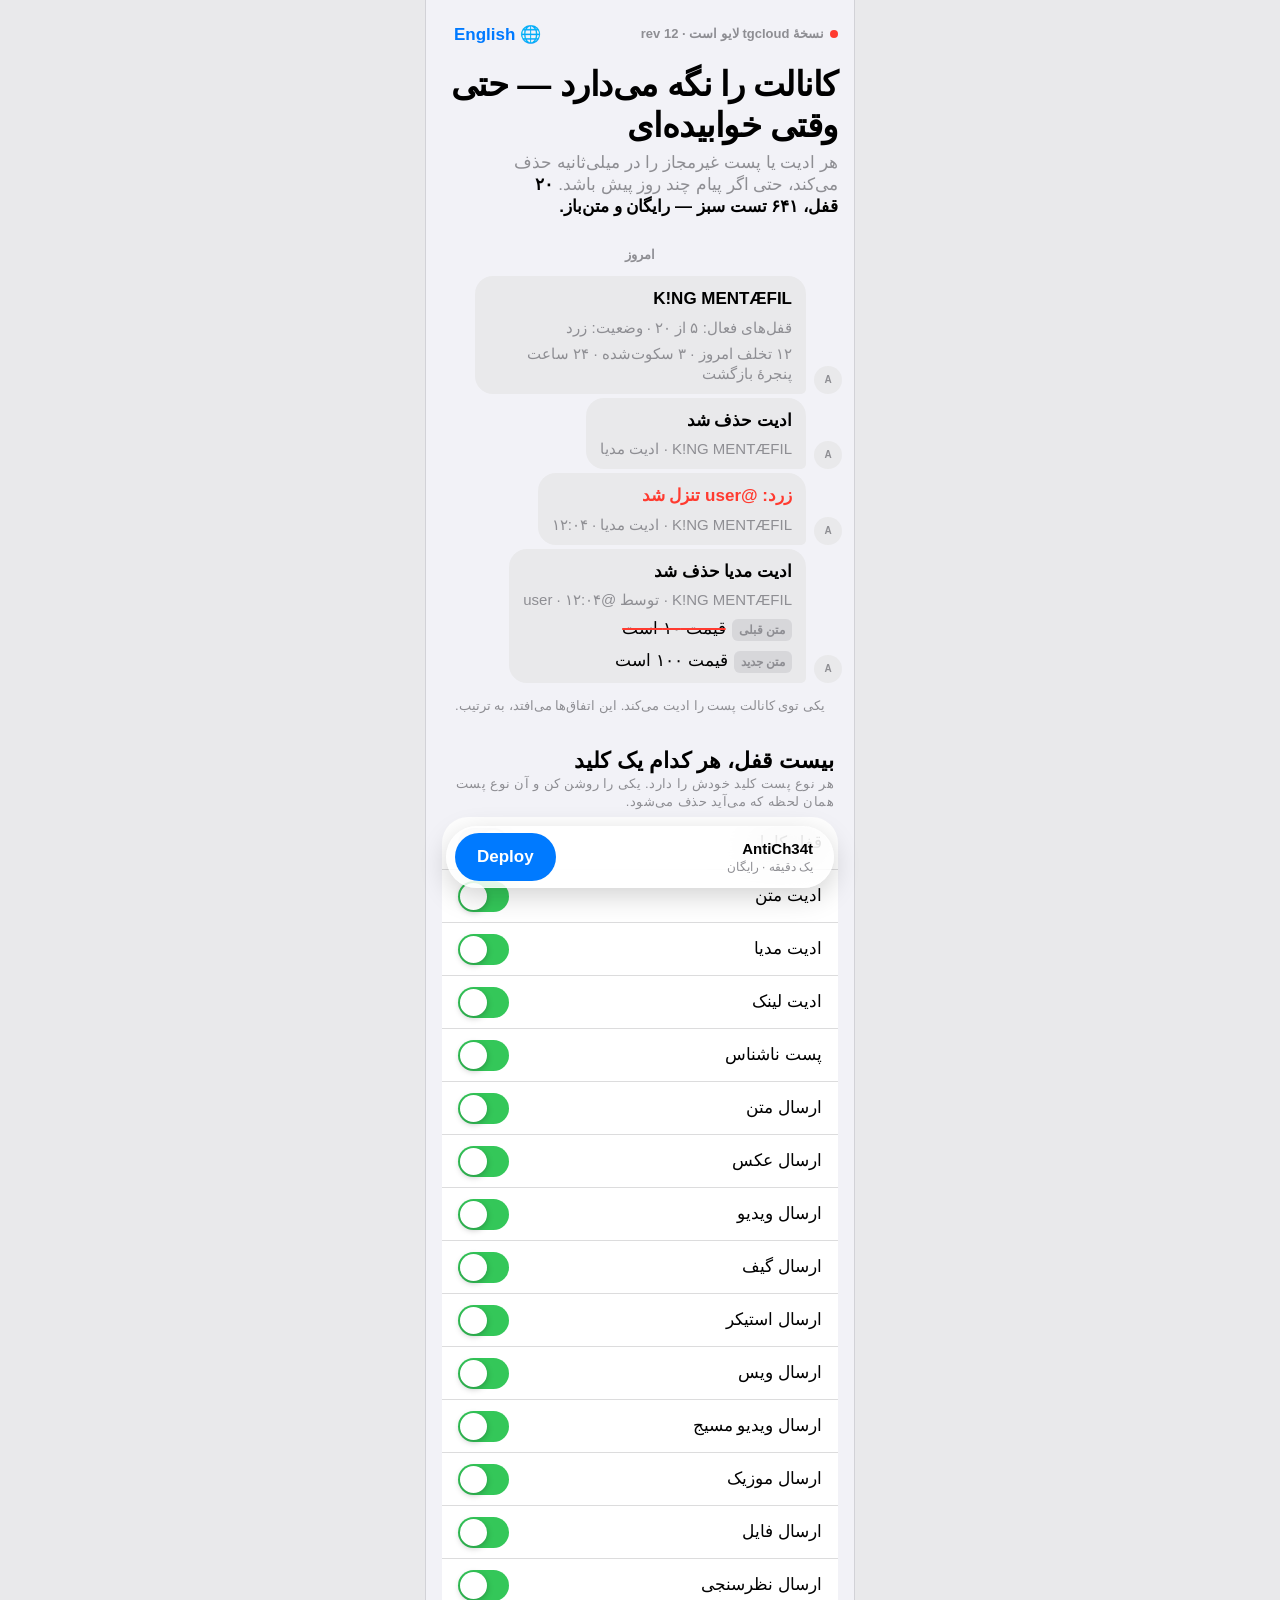
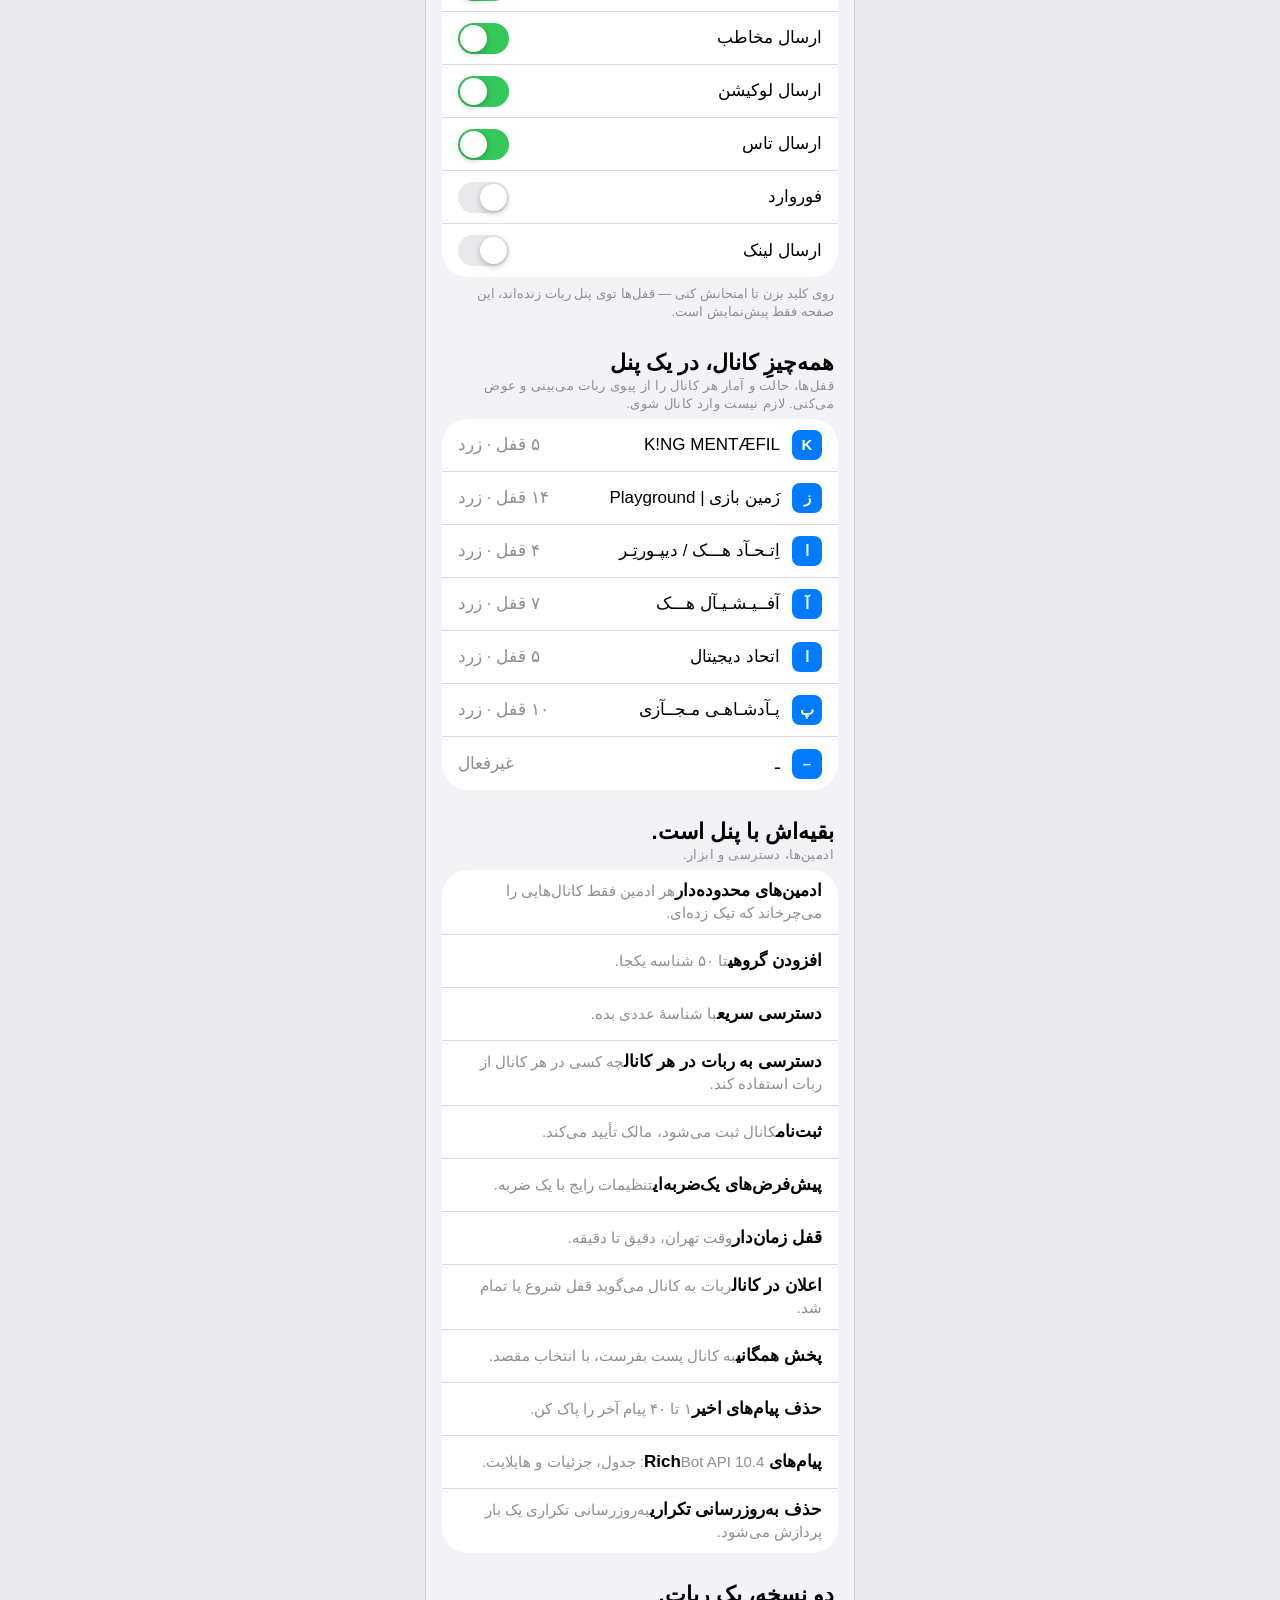
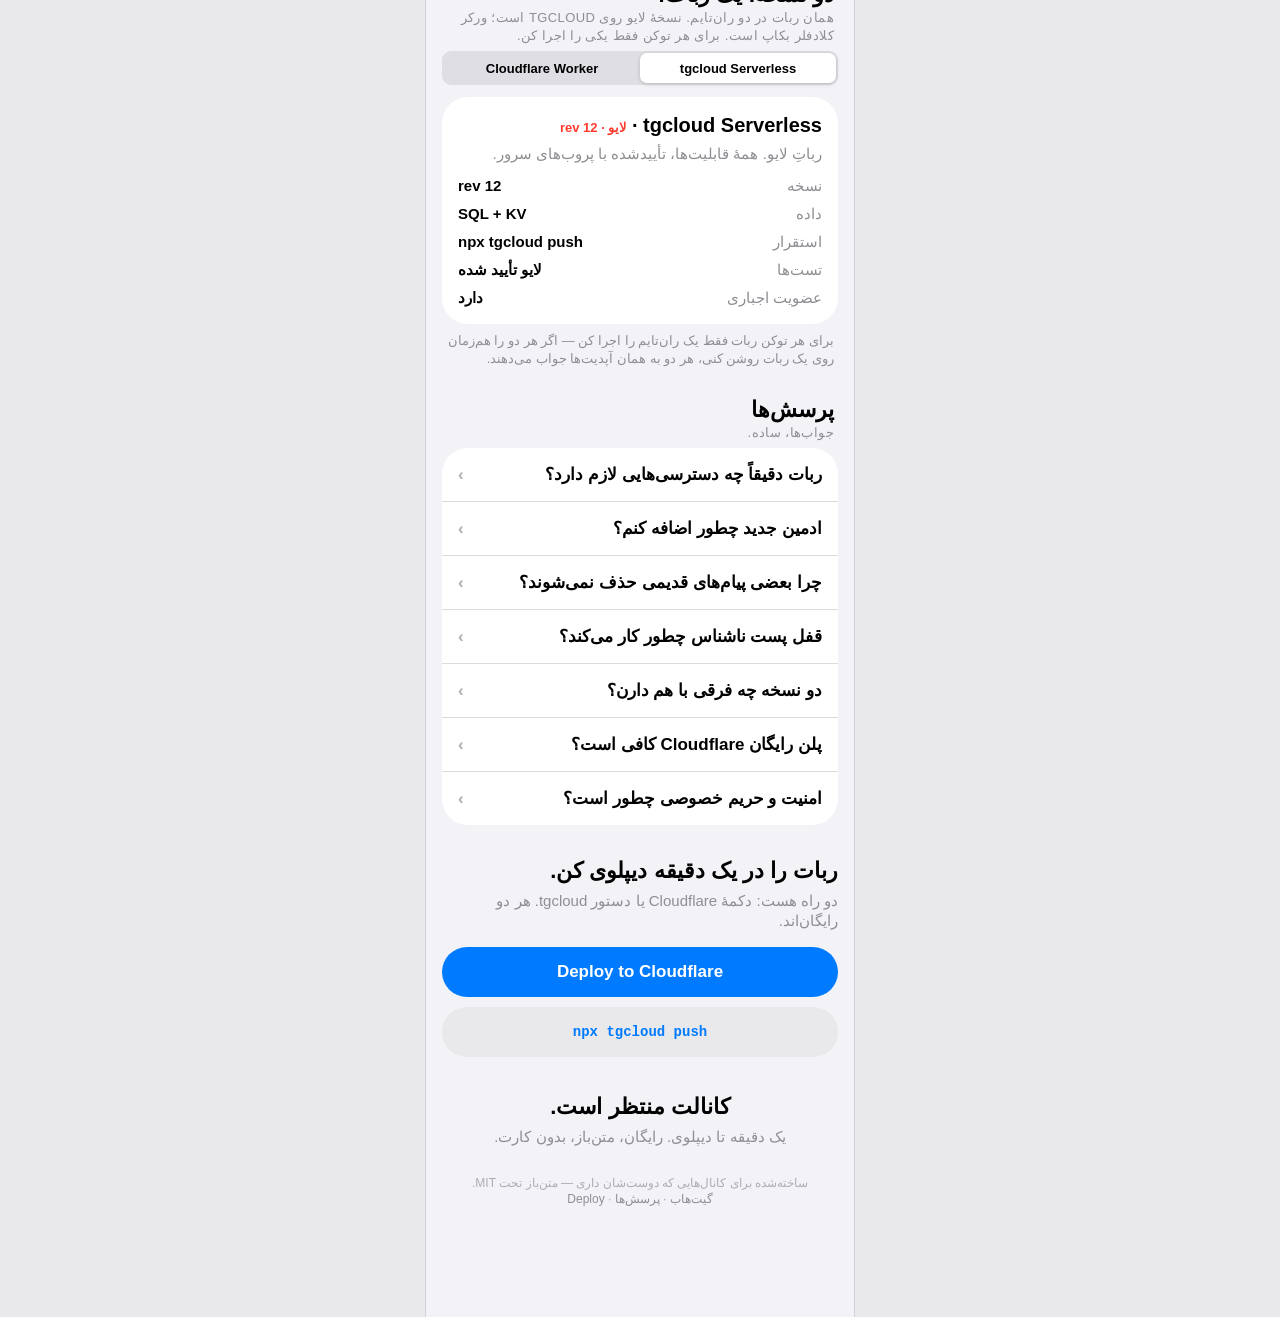
==== commit 33a10832: "GitHub Pages: full iOS rebuild — single 430px app column, mobile = desktop - One centred 430px colum" ====
--- a/docs/index.html
+++ b/docs/index.html
@@ -1,834 +1,486 @@
 <!doctype html>
-<!-- type: software | page-type: software | site-kind: software
-     deal: hero split, nav nav-cards, close close-type, footer footer-statement,
-     rhythm dark-band, buttons arrow, mark ring, palette steel-orange, type host
-     moments: line-carries-colour (#flow), word-highlight (#faq)
-     Voice: technical-dry. Category: Telegram channel guard bot. Primary action: Deploy.
-     The page is a stack of screens (layout-v4.md): the hero alone on the first, every other
-     section and the footer exactly one or two, its h2 first. -->
-<html lang="fa" dir="rtl" data-type="software" data-radius="soft" data-ground="sand" data-buttons="arrow" data-motion>
+<html lang="fa" dir="rtl">
 <head>
 <meta charset="utf-8">
-<meta name="viewport" content="width=device-width, initial-scale=1, viewport-fit=cover">
-<title>AntiCh34t: Telegram channel guard bot</title>
-<meta name="description" content="A Telegram channel guard bot: it deletes any unauthorized edit or post in milliseconds, even if the message is days old. 20 locks, a yellow and red ladder, free and open source.">
-<meta property="og:type" content="website">
-<meta property="og:title" content="AntiCh34t: Telegram channel guard bot">
-<meta property="og:description" content="Deletes any unauthorized edit or post in milliseconds, even if the message is days old. 20 locks, a yellow and red ladder, free and open source.">
-<meta property="og:image" content="share.jpg">
-<meta name="twitter:card" content="summary_large_image">
+<meta name="viewport" content="initial-scale=1, viewport-fit=cover, user-scalable=no">
+<meta name="theme-color" content="#F2F2F7">
+<meta name="description" content="AntiCh34t — Telegram channel guard bot. Live on tgcloud, rev 12.">
+<title>AntiCh34t — Telegram channel guard bot</title>
 <link rel="icon" href="favicon.svg" type="image/svg+xml">
-<meta name="theme-color" content="#F7F2E9">
-<meta name="site-kind" content="software">
-<meta name="page-type" content="software">
-<!-- <link rel="canonical" href="https://godde3s.github.io/anti-treason-bot/"> -->
-<link rel="stylesheet" href="assets/fonts/fonts.css">
-<link rel="stylesheet" href="assets/system.css">
-<link rel="stylesheet" href="assets/ui/cards.css">
-<link rel="stylesheet" href="assets/motion/motion.css">
-<link rel="stylesheet" href="assets/backgrounds/backgrounds.css">
-<link rel="stylesheet" href="assets/layout/layout.css">
-<link rel="stylesheet" href="assets/icons/icon.css">
-<link rel="stylesheet" href="assets/diagrams/diagram.css">
-<link rel="stylesheet" href="assets/ui/base.css">
 <style>
-:root {
-  /* Three colours, 80/20: warm paper covers ~80% of every screen, warm ink carries the
-     type and the dark band, one signal red does all the pointing (buttons, live dot, red
-     mode). Paper tints (surface, ground) are the same colour in a different value. */
-  --p-bg: #F7F2E9; --p-surface: #EFE7D6; --p-ink: #1B1A18; --p-muted: #6E675C;
-  --p-accent: #D9381E; --p-accent-ink: #ffffff; --p-action: #D9381E; --p-action-ink: #ffffff;
-  --p-inv-bg: #1B1A18; --p-inv-surface: #262422; --p-inv-ink: #F7F2E9; --p-inv-muted: #A8A094;
-  --p-inv-accent: #D9381E; --p-inv-accent-ink: #ffffff; --p-inv-action: #D9381E; --p-inv-action-ink: #ffffff;
-  /* the kit's lit ground (panels, footer slab) in the same paper, not the old tan sand */
-  --ground-bg: #EAE1CE; --ground-surface: #F2EBDC; --ground-ink: #1B1A18; --ground-muted: #6E675C; --ground-accent: #D9381E;
-  /* more air: sections breathe further apart, headings stand further from their content */
-  --section: 72px; --head-gap: 64px; --card-gap: 20px;
-  --font-display: "Host Grotesk", "Vazirmatn", system-ui, sans-serif;
-  --font-text: "Host Grotesk", "Vazirmatn", system-ui, sans-serif;
-  --font-mono: "JetBrains Mono", ui-monospace, "SFMono-Regular", Menlo, Consolas, monospace;
-  --display-weight: 500;
-  --display-tracking: -0.035em;
-  --display-tracking-xl: -0.04em;
-}
-</style>
-<script>document.documentElement.classList.add('m-enter');setTimeout(()=>document.documentElement.classList.add('m-enter-done'),700)</script>
-<script src="assets/backgrounds/backgrounds.js"></script>
-<script>document.documentElement.classList.add('mo-js');setTimeout(()=>document.documentElement.classList.add('mo-safe'),2500)</script>
-<link rel="modulepreload" href="assets/moments/moments.js">
-<link rel="modulepreload" href="assets/moments/lib.js">
-<link rel="modulepreload" href="assets/moments/line-carries-colour/moment.js">
-<link rel="modulepreload" href="assets/moments/word-highlight/moment.js">
-<style>
-  /* The language toggle is plain text, like a nav link — not a third button style. */
-  .lang-btn { background: none; border: 0; padding: 0; font: inherit; color: inherit; cursor: pointer; }
-  .lang-btn:hover { color: var(--p-accent); }
-  /* Page CSS: only what sits inside a visual and the kit lacks. */
-  /* Persian text uses Vazirmatn; Latin uses Host Grotesk (font fallback handles it). */
-  html[lang="fa"] body { font-family: "Vazirmatn", "Host Grotesk", system-ui, sans-serif; }
-  /* Telegram panel mock (the product's real UI): Telegram blue is the product's own colour. */
-  .tg { --tg-blue: #1273a8; --tg-bg: #ffffff; --tg-chat: #f4f4f5; --tg-ink: #111111;
-    --tg-muted: #5c5e62; --tg-line: #e4e4e7; background: var(--tg-chat); border: 1px solid var(--tg-line);
-    border-radius: var(--r-lg); overflow: hidden; text-align: start; }
-  .tg__bar { display: flex; align-items: center; gap: 10px; padding: 12px 16px;
-    border-bottom: 1px solid var(--tg-line); background: var(--tg-bg); }
-  .tg__av { width: 36px; height: 36px; border-radius: 50%; background: var(--tg-blue);
-    color: #fff; display: grid; place-items: center; font-size: 15px; font-weight: 700; flex: none; }
-  .tg__name { font-weight: 700; font-size: 15px; color: var(--tg-ink); line-height: 1.3; }
-  .tg__sub { font-size: 12px; color: var(--tg-blue); line-height: 1.3; }
-  .tg__body { padding: 16px; display: flex; flex-direction: column; gap: 10px; }
-  .tg__msg { background: var(--tg-bg); border-radius: 12px; padding: 12px 14px;
-    box-shadow: 0 1px 2px rgba(0,0,0,.06); max-width: 100%; }
-  .tg__msg p { margin: 0; font-size: 14px; line-height: 1.6; color: var(--tg-ink); }
-  .tg__msg .muted { color: var(--tg-muted); }
-  .tg__keys { display: grid; grid-template-columns: 1fr 1fr; gap: 6px; margin-top: 10px; }
-  .tg__key { border: 1px solid var(--tg-line); border-radius: 8px; background: var(--tg-bg);
-    padding: 8px 10px; font-size: 13px; color: var(--tg-ink); display: flex; align-items: center; gap: 8px; }
-  .tg__key .st { margin-inline-start: auto; font-size: 12px; font-weight: 700; }
-  .tg__key .on { color: #146c2e; }
-  .tg__key .off { color: var(--tg-muted); }
-  .tg__key.wide { grid-column: 1 / -1; }
-  .tg__key.hot { border-color: rgba(217,56,30,.5); }
-  /* App-frame: the bot's panel, list + open item (sections-library.md, app-frame). */
-  .app.ui { display: grid; grid-template-columns: minmax(0, 5fr) minmax(0, 7fr); margin-top: var(--s-7);
-    background: var(--u-bg); border: 1px solid var(--u-border); border-radius: var(--u-r);
-    box-shadow: var(--u-shadow); }
-  .app > .app__pane { position: relative; min-width: 0; min-height: 0; overflow: hidden; }
-  .app > .app__pane + .app__pane { border-left: 1px solid var(--u-line); }
-  .app > .app__pane > .ui-panel { width: 100%; border: 0; border-radius: 0; box-shadow: none; }
-  .app > .app__pane::after { content: ""; position: absolute; inset: auto 0 0 0; height: 64px;
-    background: linear-gradient(transparent, var(--u-bg)); pointer-events: none; }
-  @media (min-width: 1024px) and (max-width: 1279px) { .app.ui { grid-template-columns: minmax(0, 4fr) minmax(0, 8fr); } }
-  @media (max-width: 1023px) {
-    .app.ui { grid-template-columns: minmax(0, 1fr); grid-template-rows: auto minmax(0, 1fr); }
-    .app > .app__pane--list { max-height: 252px; }
-    .app > .app__pane--list::after { display: none; }
-    .app .ui-win__side { display: none; }
-    .app .ui-win__body { grid-template-columns: minmax(0, 1fr); }
-    .app > .app__pane + .app__pane { border-left: 0; border-top: 1px solid var(--u-line); }
+/* ============ iOS tokens (HIG: semantic colours, light + dark re-derived) ============ */
+:root{
+  --font-ui:-apple-system,BlinkMacSystemFont,"SF Pro Text","Segoe UI",Roboto,"Vazirmatn",sans-serif;
+  --t-large:34px; --lh-large:41px;
+  --t-t2:22px; --lh-t2:28px;
+  --t-t3:20px; --lh-t3:25px;
+  --t-head:17px; --lh-head:22px;
+  --t-body:17px; --lh-body:22px;
+  --t-sub:15px; --lh-sub:20px;
+  --t-foot:13px; --lh-foot:18px;
+  --t-cap:12px; --lh-cap:16px;
+  --margin:16px;
+  --hit:44px;
+  --row:53px;
+  --list-r:26px;
+  --tab-h:62px;
+  --btn-h:50px;
+  --bg:#ffffff; --bg2:#F2F2F7; --bg3:#E9E9EB;
+  --label:#000000; --label2:#8E8E93; --label3:#AEAEB2;
+  --sep:rgba(60,60,67,.18);
+  --tint:#007AFF; --danger:#FF3B30; --green:#34C759;
+  --bubble:#E9E9EB; --bubble-out:#007AFF;
+  --glass:rgba(255,255,255,.72);
+  --card:#ffffff;
+  --desk:#E9E9EB;
+}
+@media (prefers-color-scheme: dark){
+  :root{
+    --bg:#000000; --bg2:#1C1C1E; --bg3:#2C2C2E;
+    --label:#ffffff; --label2:#98989D; --label3:#636366;
+    --sep:rgba(235,235,245,.16);
+    --tint:#0A84FF; --danger:#FF453A; --green:#30D158;
+    --bubble:#26262A; --bubble-out:#0A84FF;
+    --glass:rgba(28,28,30,.72);
+    --card:#1C1C1E;
+    --desk:#000000;
   }
-  @media (max-width: 639px) {
-    .app.ui { grid-template-rows: minmax(0, 1fr); }
-    .app > .app__pane--list { display: none; }
-    .app > .app__pane + .app__pane { border-top: 0; }
-  }
-  /* Feature card panels. */
-  #locks .panel { --p-h: 336px; }
-  #ladder .panel { --p-h: 336px; }
-  @media (max-width: 1279px) { #locks .panel, #ladder .panel { --p-h: 300px; } }
-  @media (max-width: 1023px) { #locks .panel, #ladder .panel { --p-h: 260px; } }
-  @media (max-width: 639px) { #locks .panel, #ladder .panel { --p-h: 220px; } }
-  /* Comparison table. */
-  .cmp { width: 100%; border-collapse: collapse; font-size: 16px; table-layout: fixed; }
-  .cmp th, .cmp td { overflow-wrap: break-word; }
-  @media (max-width: 639px) {
-    .cmp { font-size: 14px; }
-    .cmp th, .cmp td { padding: 8px 10px; }
-    .cmp td:first-child { white-space: normal; }
-  }
-  .cmp th, .cmp td { text-align: start; padding: 9px 16px; border-bottom: 1px solid var(--p-ink);
-    border-bottom-color: color-mix(in srgb, var(--p-ink) 12%, transparent); vertical-align: top; }
-  .cmp th { font-size: 13px; font-weight: 500; color: var(--p-muted); }
-  .cmp td:first-child { font-weight: 500; white-space: nowrap; }
-  .cmp .live { color: #a03f14; font-weight: 700; }
-  /* Deploy code block. */
-  .code { font-family: var(--font-mono); font-size: 15px; background: var(--p-inv-bg); color: var(--p-inv-ink);
-    border-radius: var(--r-md); padding: 16px 20px; direction: ltr; text-align: left; overflow-x: auto; }
-  /* Word-highlight statement. */
-  .statement { font-size: clamp(28px, 4vw, 44px); line-height: 1.3; font-weight: var(--display-weight);
-    letter-spacing: var(--display-tracking); max-width: 20ch; }
-  /* The Live dot pulses twice, then rests on the solid dot (the checker wants motion settled in 5 s). */
-  .ly-live::before { animation-iteration-count: 2; }
-  /* App-frame: flat Telegram panes inside .app.ui. */
-  .tg--flat { border: 0; border-radius: 0; }
-  .tg__list { list-style: none; margin: 0; padding: 0; }
-  .tg__item { display: flex; gap: 12px; align-items: center; padding: 12px 16px;
-    border-bottom: 1px solid var(--tg-line); font-size: 14px; }
-  .tg__item.is-on { background: #eaf4fb; }
-  .tg__item .tg__av { width: 40px; height: 40px; font-size: 16px; }
-  .tg__item .tg__name { font-size: 14px; overflow-wrap: break-word; }
-  .tg__item > span:last-child { min-width: 0; }
-  .tg__item .tg__sub { font-size: 12px; color: var(--tg-muted); }
-  .tg__stat { display: flex; gap: 16px; margin-top: 10px; font-size: 13px; color: var(--tg-muted); }
-  .tg__stat b { color: var(--tg-ink); }
-  /* Feature panel visuals (small, real UI mocks). */
-  .lk { display: flex; flex-direction: column; gap: 8px; }
-  .lk__row { display: flex; align-items: center; gap: 10px; font-size: 14px; padding: 10px 12px;
-    background: var(--p-bg); border-radius: var(--r-md); }
-  .lk__row .st { margin-inline-start: auto; font-size: 12px; font-weight: 700; color: #146c2e; }
-  .lk__row .st.off { color: var(--p-muted); }
-  .diff { font-size: 14px; line-height: 1.7; }
-  .diff__old { background: #fbe9e7; padding: 10px 12px; border-radius: var(--r-md); }
-  .diff__new { background: #e8f5e9; padding: 10px 12px; border-radius: var(--r-md); margin-top: 8px; }
-  .diff__old s { text-decoration-color: #D9381E; }
-  .diff__tag { font-size: 12px; font-weight: 700; color: var(--p-muted); display: block; margin-bottom: 4px; }
-  .ladder { display: grid; grid-template-columns: repeat(3, 1fr); gap: 10px; }
-  .ladder__step { border: 1px solid color-mix(in srgb, var(--p-ink) 14%, transparent); border-radius: var(--r-md);
-    padding: 14px; font-size: 14px; line-height: 1.5; }
-  .ladder__step .t { font-weight: 700; display: block; margin-bottom: 4px; }
-  .ladder__step--y { border-color: #d4a017; background: #fdf6e3; }
-  .ladder__step--r { border-color: #D9381E; background: #FDECE8; }
-  .rep { font-size: 14px; line-height: 1.6; }
-  .rep__head { font-weight: 700; margin-bottom: 6px; }
-  .rep__meta { color: var(--p-ink); font-size: 13px; }
-  .rep__box { background: var(--p-bg); border-radius: var(--r-md); padding: 10px 12px; margin-top: 10px; }
-  /* Persian glyphs are taller than Latin: the kit's tight display leading (h1 1.04, h2 1.1)
-     overlaps FA lines (the reports heading collided with its paragraph). Loosen heading
-     leading in RTL so lines never collide; EN keeps the tight leading. */
-  [dir="rtl"] h1, [dir="rtl"] .t-h1 { line-height: 1.25; }
-  [dir="rtl"] h2, [dir="rtl"] .t-h2 { line-height: 1.3; }
-  [dir="rtl"] h3, [dir="rtl"] .t-h3 { line-height: 1.4; }
-  /* feature-card panels: the kit's 264-340px stage leaves a big empty sand area under a
-     small fragment; shrink the stage so the fragment is the visual, not the empty ground */
-  #locks .card > .panel, #ladder .card > .panel, #manage .card > .panel, #reports .card > .panel { --p-h: 190px; }
-  /* the manage list is a long read: give each row room to breathe */
-  #manage .rows > li { padding-block: var(--s-5); }
-  /* the story is ~2.5 screens of real content, so it sizes to its content —
-     the kit's fixed N-screen height would overflow and overlap the next section */
-  #story { height: auto; }
-  #story > .wrap { height: auto; }
-  #panel, #manage, #versions { height: auto; }
-  #panel > .wrap, #manage > .wrap, #versions > .wrap { height: auto; }
-  /* the story: three steps, one after another, like a timeline — not cards.
-     A big red numeral carries the step; the real Telegram message is the visual. */
-  .story { list-style: none; margin: 0; padding: 0; display: grid; gap: var(--s-9); }
-  .story__step { display: grid; grid-template-columns: auto minmax(0, 1fr); gap: var(--s-5); align-items: start; }
-  .story__num { font-family: var(--font-display); font-size: 56px; font-weight: 500; line-height: 1;
-    color: var(--p-accent); letter-spacing: var(--display-tracking); }
-  .story__body h3 { font-size: 22px; font-weight: 700; line-height: 1.3; margin: 0 0 8px; }
-  .story__body p { margin: 0 0 16px; max-width: 560px; }
-  .story__body .tg { max-width: 560px; }
-  /* the locks panel: one complete settings list, two columns, no fragments */
-  .locks-panel { margin-top: var(--s-10); background: var(--p-surface); border: 1px solid var(--u-border, rgba(27,26,24,.14));
-    border-radius: var(--r-lg); padding: var(--s-7); }
-  .locks-panel h3 { font-size: 22px; font-weight: 700; margin: 0 0 8px; }
-  .locks-panel .t-body { margin: 0 0 24px; max-width: 560px; }
-  .locks-list { list-style: none; margin: 0; padding: 0; display: grid; grid-template-columns: 1fr 1fr; gap: 0 var(--s-7); }
-  .locks-list li { display: flex; justify-content: space-between; align-items: baseline; gap: 12px;
-    padding-block: 12px; border-bottom: 1px solid var(--line); font-size: 15px; }
-  .locks-list .st { font-weight: 700; font-size: 13px; }
-  .locks-list .st.off { color: var(--p-muted); }
-  @media (max-width: 639px) {
-    .story__step { grid-template-columns: 1fr; gap: var(--s-3); }
-    .story__num { font-size: 40px; }
-    .locks-list { grid-template-columns: 1fr; }
-    .locks-panel { padding: var(--s-5); }
-  }
-  /* the hero float card is absolute over the panel's empty foot on desktop;
-     on a phone the panel fills the media box, so the card flows below it instead of covering the locks */
-  @media (max-width: 639px) {
-    .hero__media .ly-float { position: static; width: 100%; margin-top: var(--s-4); }
-  }
-
+}
+*{box-sizing:border-box}
+html{-webkit-text-size-adjust:100%}
+body{
+  margin:0; background:var(--desk); color:var(--label);
+  font-family:var(--font-ui); font-size:var(--t-body); line-height:var(--lh-body);
+  -webkit-tap-highlight-color:transparent;
+}
+/* ============ the app column — ONE layout, every width.
+   Max 430px, centred on desktop; full-bleed on a phone. No breakpoints
+   reflow the content: mobile and desktop are the same column. ============ */
+.app{
+  max-width:430px; margin:0 auto; min-height:100dvh;
+  background:var(--bg2);
+  padding-bottom:calc(var(--tab-h) + 28px + env(safe-area-inset-bottom));
+}
+@media (min-width:460px){
+  .app{ border-inline-start:1px solid var(--sep); border-inline-end:1px solid var(--sep); }
+}
+a{color:var(--tint); text-decoration:none}
+:focus-visible{outline:2px solid var(--tint); outline-offset:2px; border-radius:8px}
+button{font-family:inherit; -webkit-tap-highlight-color:transparent}
+@media (prefers-reduced-motion: reduce){
+  *{animation:none !important; transition:none !important}
+}
+
+/* ============ header: iOS large title ============ */
+.app-head{ padding:calc(12px + env(safe-area-inset-top)) var(--margin) 0; }
+.app-head__row{ display:flex; align-items:center; justify-content:space-between; min-height:var(--hit); }
+.app-head__live{
+  display:inline-flex; align-items:center; gap:6px;
+  font-size:var(--t-foot); line-height:var(--lh-foot); font-weight:600; color:var(--label2);
+}
+.app-head__live i{ width:8px; height:8px; border-radius:50%; background:var(--danger); display:inline-block; }
+.lang-btn{
+  min-height:var(--hit); min-width:var(--hit); padding:0 12px;
+  border:0; background:transparent; color:var(--tint);
+  font-size:var(--t-body); font-weight:600; cursor:pointer; border-radius:12px;
+}
+.lang-btn:active{ opacity:.5; }
+.large-title{
+  margin:8px 0 6px; font-size:var(--t-large); line-height:var(--lh-large);
+  font-weight:700; letter-spacing:-.5px;
+}
+.lede{ margin:0 0 4px; color:var(--label2); font-size:var(--t-body); line-height:var(--lh-body); max-width:340px; }
+.lede b{ color:var(--label); font-weight:600; }
+
+/* ============ iOS Messages chat ============ */
+.chat{ padding:18px 12px 4px; display:flex; flex-direction:column; gap:2px; }
+.chat__day{
+  text-align:center; color:var(--label2); font-size:var(--t-foot); line-height:var(--lh-foot);
+  font-weight:600; margin:6px 0 10px;
+}
+.msg{ display:flex; gap:8px; align-items:flex-end; margin-bottom:2px; }
+.msg__av{
+  width:28px; height:28px; border-radius:50%; flex:0 0 auto;
+  background:var(--bubble); color:var(--label2);
+  display:grid; place-items:center; font-size:10px; font-weight:700;
+}
+.bubble{
+  background:var(--bubble); color:var(--label);
+  border-radius:18px; border-end-start-radius:5px;
+  padding:10px 14px; max-width:82%;
+  font-size:var(--t-body); line-height:1.5; overflow-wrap:break-word;
+}
+.bubble p{ margin:0; }
+.bubble p + p{ margin-top:6px; }
+.bubble .muted{ color:var(--label2); font-size:var(--t-sub); line-height:var(--lh-sub); }
+.bubble b{ font-weight:600; }
+.bubble .red{ color:var(--danger); font-weight:600; }
+.bubble .mono{
+  background:rgba(120,120,128,.16); border-radius:6px; padding:1px 6px;
+  font-size:14px; direction:ltr; display:inline-block;
+}
+.bubble .strike{ text-decoration:line-through; text-decoration-color:var(--danger); text-decoration-thickness:2px; }
+.bubble .tag{
+  display:inline-block; font-size:var(--t-cap); font-weight:700; color:var(--label2);
+  background:rgba(120,120,128,.16); border-radius:6px; padding:2px 7px; margin-inline-end:6px;
+}
+.chat__cap{ text-align:center; color:var(--label2); font-size:var(--t-foot); line-height:var(--lh-foot); margin:10px 16px 0; }
+
+/* ============ inset grouped list (iOS Settings) ============ */
+.group{ margin-top:28px; }
+.group__head{
+  font-size:var(--t-foot); line-height:var(--lh-foot); font-weight:400; color:var(--label2);
+  text-transform:uppercase; letter-spacing:.4px;
+  padding:0 calc(var(--margin) + 4px) 6px; margin:0;
+}
+.group__head b{ color:var(--label); font-weight:700; text-transform:none; letter-spacing:0; font-size:var(--t-t2); line-height:var(--lh-t2); display:block; }
+.group__sub{ margin:0; padding:0 calc(var(--margin) + 4px) 8px; color:var(--label2); font-size:var(--t-sub); line-height:var(--lh-sub); }
+.list{
+  list-style:none; margin:0 var(--margin); padding:0;
+  background:var(--card); border-radius:var(--list-r); overflow:hidden;
+}
+.list li{
+  display:flex; align-items:center; gap:12px;
+  min-height:var(--row); padding:10px 16px;
+  border-bottom:1px solid var(--sep);
+}
+.list li:last-child{ border-bottom:0; }
+.list li:active{ background:var(--bg2); }
+.list__ic{
+  width:30px; height:30px; border-radius:8px; flex:0 0 auto;
+  display:grid; place-items:center; font-size:15px; font-weight:700; color:#fff;
+  background:var(--tint);
+}
+.list__ic.red{ background:var(--danger); }
+.list__ic.gray{ background:#8E8E93; }
+.list__ic.green{ background:var(--green); }
+.list__body{ flex:1; min-width:0; }
+.list__t{ font-size:var(--t-body); line-height:var(--lh-body); font-weight:400; overflow-wrap:break-word; }
+.list__t b{ font-weight:600; }
+.list__s{ font-size:var(--t-sub); line-height:var(--lh-sub); color:var(--label2); overflow-wrap:break-word; }
+.list__v{ font-size:var(--t-body); color:var(--label2); white-space:nowrap; }
+.list__chev{ color:var(--label3); font-size:17px; font-weight:600; }
+.group__foot{ margin:0; padding:8px calc(var(--margin) + 4px) 0; color:var(--label2); font-size:var(--t-foot); line-height:var(--lh-foot); }
+
+/* ============ iOS toggle switch (UISwitch) ============ */
+.switch{
+  position:relative; flex:0 0 auto; width:51px; height:31px; cursor:pointer;
+  -webkit-tap-highlight-color:transparent;
+}
+.switch input{ position:absolute; opacity:0; width:100%; height:100%; margin:0; cursor:pointer; }
+.switch__track{
+  position:absolute; inset:0; border-radius:999px; background:#E9E9EB;
+  transition:background .2s ease; pointer-events:none;
+}
+@media (prefers-color-scheme: dark){ .switch__track{ background:#39393D; } }
+.switch__knob{
+  position:absolute; top:2px; inset-inline-start:2px; width:27px; height:27px; border-radius:50%;
+  background:#fff; box-shadow:0 2px 6px rgba(0,0,0,.25);
+  transition:transform .2s ease; pointer-events:none;
+}
+.switch input:checked ~ .switch__track{ background:var(--green); }
+.switch input:checked ~ .switch__knob{ transform:translateX(-20px); }
+[dir="ltr"] .switch input:checked ~ .switch__knob{ transform:translateX(20px); }
+
+/* ============ segmented control (versions) ============ */
+.seg{
+  display:flex; margin:0 var(--margin); padding:2px;
+  background:rgba(120,120,128,.16); border-radius:9px;
+}
+.seg button{
+  flex:1; min-height:30px; border:0; background:transparent; cursor:pointer;
+  font-size:var(--t-foot); font-weight:600; color:var(--label);
+  border-radius:7px; padding:4px 8px;
+}
+.seg button[aria-selected="true"]{
+  background:var(--card); box-shadow:0 1px 4px rgba(0,0,0,.18); color:var(--label);
+}
+.seg button:active{ opacity:.6; }
+.ver-card{
+  margin:12px var(--margin) 0; background:var(--card); border-radius:var(--list-r);
+  padding:16px; display:none;
+}
+.ver-card.on{ display:block; }
+.ver-card h3{ margin:0 0 4px; font-size:var(--t-t3); line-height:var(--lh-t3); font-weight:700; }
+.ver-card h3 .live{ color:var(--danger); font-size:var(--t-foot); font-weight:700; }
+.ver-card p{ margin:0 0 12px; color:var(--label2); font-size:var(--t-sub); line-height:var(--lh-sub); }
+.ver-card dl{ margin:0; display:grid; grid-template-columns:auto 1fr; gap:8px 16px; font-size:var(--t-sub); line-height:var(--lh-sub); }
+.ver-card dt{ color:var(--label2); }
+.ver-card dd{ margin:0; text-align:end; font-weight:600; }
+
+/* ============ FAQ disclosure ============ */
+.faq{ list-style:none; margin:0 var(--margin); padding:0; background:var(--card); border-radius:var(--list-r); overflow:hidden; }
+.faq li{ border-bottom:1px solid var(--sep); }
+.faq li:last-child{ border-bottom:0; }
+.faq summary{
+  list-style:none; cursor:pointer; min-height:var(--row);
+  display:flex; align-items:center; justify-content:space-between; gap:12px;
+  padding:12px 16px; font-size:var(--t-body); line-height:var(--lh-body); font-weight:600;
+}
+.faq summary::-webkit-details-marker{ display:none; }
+.faq summary:active{ background:var(--bg2); }
+.faq summary .chev{ color:var(--label3); font-size:17px; transition:transform .2s ease; }
+.faq li[open ] summary .chev{ transform:rotate(90deg); }
+.faq .ans{ padding:0 16px 14px; color:var(--label2); font-size:var(--t-sub); line-height:var(--lh-sub); }
+
+/* ============ deploy ============ */
+.deploy{ margin-top:32px; padding:0 var(--margin); }
+.deploy h2{ margin:0 0 6px; font-size:var(--t-t2); line-height:var(--lh-t2); font-weight:700; }
+.deploy p{ margin:0 0 16px; color:var(--label2); font-size:var(--t-sub); line-height:var(--lh-sub); }
+.btn-primary{
+  display:flex; align-items:center; justify-content:center; gap:8px;
+  min-height:var(--btn-h); border-radius:calc(var(--btn-h) / 2);
+  background:var(--tint); color:#fff; font-size:var(--t-body); font-weight:600;
+  border:0; cursor:pointer; width:100%; margin-bottom:10px; text-decoration:none;
+}
+.btn-primary:active{ opacity:.7; }
+.btn-ghost{
+  display:flex; align-items:center; justify-content:center; gap:8px;
+  min-height:var(--btn-h); border-radius:calc(var(--btn-h) / 2);
+  background:var(--bg3); color:var(--tint); font-size:var(--t-body); font-weight:600;
+  border:0; cursor:pointer; width:100%; text-decoration:none;
+}
+.btn-ghost:active{ opacity:.7; }
+.btn-ghost code{ font-family:ui-monospace,Menlo,monospace; font-size:14px; direction:ltr; }
+
+/* ============ closing + footer ============ */
+.closing{ margin-top:36px; padding:0 var(--margin); text-align:center; }
+.closing h2{ margin:0 0 6px; font-size:var(--t-t2); line-height:var(--lh-t2); font-weight:700; }
+.closing p{ margin:0; color:var(--label2); font-size:var(--t-sub); line-height:var(--lh-sub); }
+.foot{ margin-top:28px; padding:0 var(--margin) 8px; text-align:center; color:var(--label3); font-size:var(--t-cap); line-height:var(--lh-cap); }
+.foot a{ color:var(--label2); }
+
+/* ============ floating glass tab bar (bottom) ============ */
+.tabbar{
+  position:fixed; bottom:calc(12px + env(safe-area-inset-bottom)); inset-inline:21px;
+  max-width:388px; margin:0 auto; height:var(--tab-h); z-index:10;
+  display:flex; align-items:center; gap:10px; padding:0 8px;
+  background:var(--glass); backdrop-filter:blur(20px); -webkit-backdrop-filter:blur(20px);
+  border-radius:calc(var(--tab-h) / 2);
+  border:1px solid rgba(255,255,255,.35);
+  box-shadow:0 8px 28px rgba(0,0,0,.18);
+}
+.tabbar__label{ flex:1; min-width:0; padding-inline-start:12px; }
+.tabbar__label b{ display:block; font-size:var(--t-sub); line-height:var(--lh-sub); font-weight:700; }
+.tabbar__label span{ display:block; font-size:var(--t-cap); line-height:var(--lh-cap); color:var(--label2); }
+.tabbar__go{
+  flex:0 0 auto; min-height:48px; padding:0 22px; border:0; cursor:pointer;
+  border-radius:24px; background:var(--tint); color:#fff;
+  font-size:var(--t-body); font-weight:700; text-decoration:none;
+  display:flex; align-items:center;
+}
+.tabbar__go:active{ opacity:.7; }
 </style>
 </head>
 <body>
-<!-- type: software
-     deal: hero split, nav nav-cards, close close-type, footer footer-statement, rhythm dark-band,
-     buttons arrow, mark ring, palette steel-orange, type host
-     moments: line-carries-colour (#flow), word-highlight (#faq) -->
-
-<header class="nav">
-  <div class="wrap nav__bar">
-    <a class="skip-link" href="#top" data-i="skip">Skip to content</a>
-    <a class="nav__logo" href="#top"><span class="mark" data-mark="ring" aria-hidden="true"></span>AntiCh34t</a>
-    <nav class="nav__links" aria-label="Main">
-      <div class="nav__item">
-        <a class="nav__link" href="#versions"><span data-i="navV">Versions</span> <svg class="chev" viewBox="0 0 12 12" aria-hidden="true"><path d="M3 4.5l3 3 3-3" fill="none" stroke="currentColor" stroke-width="1.5" stroke-linecap="round" stroke-linejoin="round"/></svg></a>
-        <div class="nav__menu">
-          <div class="wrap grid">
-            <a class="menu-card span-4" href="#versions">
-              <div class="panel"><div class="stage stage--fade-br"><div class="at-corner" style="--ax:24px;--ay:24px"><p class="t-card">tgcloud Serverless</p><p class="t-small muted">rev 12 · live</p></div></div></div>
-              <span class="t-card" data-i="nv1">tgcloud Serverless</span>
-              <span class="t-small muted" data-i="nv1s">Live · rev 12</span>
-            </a>
-            <a class="menu-card span-4" href="#versions">
-              <div class="panel"><div class="stage stage--fade-br"><div class="at-corner" style="--ax:24px;--ay:24px"><p class="t-card">Cloudflare Worker</p><p class="t-small muted">v5.2 · backup</p></div></div></div>
-              <span class="t-card" data-i="nv2">Cloudflare Worker</span>
-              <span class="t-small muted" data-i="nv2s">Backup · v5.2</span>
-            </a>
-            <a class="menu-card span-4" href="#deploy">
-              <div class="panel"><div class="stage stage--fade-br"><div class="at-corner" style="--ax:24px;--ay:24px"><p class="t-card">Deploy</p><p class="t-small muted">one minute · free</p></div></div></div>
-              <span class="t-card" data-i="nv3">Deploy</span>
-              <span class="t-small muted" data-i="nv3s">One minute · free</span>
-            </a>
-          </div>
-        </div>
+<div class="app" id="app">
+
+  <header class="app-head">
+    <div class="app-head__row">
+      <span class="app-head__live"><i></i><span data-i="notice">tgcloud is live · rev 12</span></span>
+      <button class="lang-btn" id="langBtn" type="button">🌐 English</button>
+    </div>
+    <h1 class="large-title" data-i="h1">کانالت را نگه می‌دارد — حتی وقتی خوابیده‌ای</h1>
+    <p class="lede" data-i="sub"></p>
+  </header>
+
+  <section class="chat" aria-label="AntiCh34t">
+    <div class="chat__day" data-i="chatDay">Today</div>
+    <div class="msg">
+      <span class="msg__av">A</span>
+      <div class="bubble">
+        <p><b data-i="tgTitle">K!NG MENTÆFIL</b></p>
+        <p class="muted"><span data-i="tgLocks">Active locks: 5 of 20</span> · <span data-i="tgMode">Mode: yellow</span></p>
+        <p class="muted"><span data-i="tgS1">12</span> <span data-i="tgS1l">violations today</span> · <span data-i="tgS2">3</span> <span data-i="tgS2l">muted</span> · <span data-i="tgS3">24 hours</span> <span data-i="tgS3l">undo window</span></p>
       </div>
-      <div class="nav__item"><a class="nav__link" href="#story" data-i="navL">How it works</a></div>
-      <div class="nav__item"><a class="nav__link" href="#manage" data-i="navR">Manage</a></div>
-      <div class="nav__item"><a class="nav__link" href="#faq" data-i="navQ">Questions</a></div>
-    </nav>
-    <div class="nav__actions">
-      <button class="lang-btn" id="langBtn" type="button" onclick="setLang(document.documentElement.lang==='fa'?'en':'fa')">🌐 English</button>
-      <a class="btn btn--primary" href="#deploy">Deploy<svg class="m-arrow" viewBox="0 0 12 12" aria-hidden="true"><path class="m-arrow__stem" d="M1 6h8"/><path class="m-arrow__head" d="M4.5 2.5 8 6l-3.5 3.5"/></svg></a>
-    </div>
-    <button class="nav__toggle" type="button" aria-expanded="false" aria-label="Menu">
-      <svg width="18" height="18" viewBox="0 0 18 18" aria-hidden="true"><path d="M2 5h14M2 13h14" stroke="currentColor" stroke-width="1.6" stroke-linecap="round"/></svg>
-    </button>
-  </div>
-</header>
-
-<main id="top">
-  <section class="hero hero--split" data-enter aria-labelledby="hero-h">
-    <div class="wrap"><div class="hero-text grid hero__grid">
-      <div class="hero__text span-5">
-        <p class="hero__kicker"><span class="dot" aria-hidden="true"></span><span data-i="notice">The tgcloud version is live · rev 12</span></p>
-        <h1 id="hero-h" data-i="h1">Telegram channel guard bot</h1>
-        <p class="hero__lead" data-i="sub">It deletes any unauthorized edit or post in milliseconds, even if the message is days old. 20 locks and 641 tests green.</p>
-        <div class="btn-row">
-          <a class="btn btn--primary" href="#deploy">Deploy<svg class="m-arrow" viewBox="0 0 12 12" aria-hidden="true"><path class="m-arrow__stem" d="M1 6h8"/><path class="m-arrow__head" d="M4.5 2.5 8 6l-3.5 3.5"/></svg></a>
-          <a class="btn btn--secondary" href="https://github.com/Godde3s/anti-treason-bot" target="_blank" rel="noopener" data-i="cta2">See the code</a>
-        </div>
+    </div>
+    <div class="msg">
+      <span class="msg__av">A</span>
+      <div class="bubble">
+        <p><b data-i="tgRep">Edit deleted</b></p>
+        <p class="muted"><span data-i="tgRepM">K!NG MENTÆFIL · media edit</span></p>
       </div>
-      <div class="hero__media span-6 start-7">
-        <div class="tg" role="img" aria-label="The bot's channel menu in Telegram">
-          <div class="tg__bar">
-            <span class="tg__av">A</span>
-            <span><span class="tg__name">AntiCh34t</span><br><span class="tg__sub" data-i="tgBot">bot</span></span>
-          </div>
-          <div class="tg__body">
-            <div class="tg__msg">
-              <p><b data-i="tgTitle">K!NG MENTÆFIL</b></p>
-              <p class="muted"><span data-i="tgLocks">Locks on: 5 of 20</span> · <span data-i="tgMode">Mode: yellow</span></p>
-              <div class="tg__keys">
-                <span class="tg__key"><span data-i="tgK1">Text edit</span><span class="st on" data-i="on">on</span></span>
-                <span class="tg__key"><span data-i="tgK2">Media edit</span><span class="st on" data-i="on2">on</span></span>
-                <span class="tg__key"><span data-i="tgK3">Anonymous post</span><span class="st on" data-i="on3">on</span></span>
-                <span class="tg__key"><span data-i="tgK4">Forward</span><span class="st off" data-i="off">off</span></span>
-                <span class="tg__key wide hot"><span data-i="tgK5">Instant lock</span><span class="st off" data-i="off2">off</span></span>
-              </div>
-            </div>
-            <div class="tg__msg">
-              <p><b data-i="tgRep">Edit deleted</b></p>
-              <p class="muted"><span data-i="tgRepM">K!NG MENTÆFIL · media edit</span></p>
-            </div>
-            <div class="tg__msg">
-              <p><b data-i="tgYel">Yellow: @user demoted</b></p>
-              <p class="muted"><span data-i="tgYelM">K!NG MENTÆFIL · media edit · 12:04</span></p>
-            </div>
-          </div>
-        </div>
-        <div class="ly-float">
-          <div class="ly-float__row"><span class="ly-live" data-i="flLive">Live</span><span data-i="flMeta">media edit</span></div>
-          <div class="ly-float__title" data-i="flTitle">Edit deleted</div>
-        </div>
+    </div>
+    <div class="msg">
+      <span class="msg__av">A</span>
+      <div class="bubble">
+        <p><b class="red" data-i="tgYel">Yellow: @user demoted</b></p>
+        <p class="muted"><span data-i="tgYelM">K!NG MENTÆFIL · media edit · 12:04</span></p>
       </div>
-    </div></div>
-  </section>
-
-
-
-
-
-  <section id="panel" class="section" data-enter aria-labelledby="panel-h">
-    <div class="wrap">
-      <div class="section-head">
-        <h2 id="panel-h" data-i="panelH">The panel that runs the channel</h2>
-        <p class="t-lead" data-i="panelP">Every channel, its locks, its mode and its stats, in one panel in the bot's DM.</p>
+    </div>
+    <div class="msg">
+      <span class="msg__av">A</span>
+      <div class="bubble">
+        <p><b data-i="rpH">Media edit deleted</b></p>
+        <p class="muted"><span data-i="rpM">K!NG MENTÆFIL · by @user · 12:04</span></p>
+        <p><span class="tag" data-i="rpOld">old text</span><span class="strike" data-i="rpOldT">The price is 10</span></p>
+        <p><span class="tag" data-i="rpNew">new text</span><span data-i="rpNewT">The price is 100</span></p>
       </div>
-      <div class="app ui" data-ui="window">
-        <div class="app__pane app__pane--list">
-          <div class="tg tg--flat">
-            <div class="tg__bar"><span class="tg__av">A</span><span><span class="tg__name">AntiCh34t</span><br><span class="tg__sub" data-i="tgCh">7 channels</span></span></div>
-            <ul class="tg__list">
-              <li class="tg__item is-on"><span class="tg__av">K</span><span><span class="tg__name">K!NG MENTÆFIL</span><br><span class="tg__sub" data-i="ch1">5 locks · yellow</span></span></li>
-              <li class="tg__item"><span class="tg__av">ز</span><span><span class="tg__name">زَمین بآزی | Playground</span><br><span class="tg__sub" data-i="ch2">14 locks · yellow</span></span></li>
-              <li class="tg__item"><span class="tg__av">ا</span><span><span class="tg__name">اِتـحـآد هـَـــک / دیـپـورتِـر</span><br><span class="tg__sub" data-i="ch3">4 locks · yellow</span></span></li>
-              <li class="tg__item"><span class="tg__av">آ</span><span><span class="tg__name">آفــیـشــیــال هـَـــک</span><br><span class="tg__sub" data-i="ch4">7 locks · yellow</span></span></li>
-              <li class="tg__item"><span class="tg__av">ا</span><span><span class="tg__name">اتحاد دیجیتال</span><br><span class="tg__sub" data-i="ch5">5 locks · yellow</span></span></li>
-              <li class="tg__item"><span class="tg__av">پ</span><span><span class="tg__name">پـآدشـاهـی مـجـآزی</span><br><span class="tg__sub" data-i="ch6">10 locks · yellow</span></span></li>
-              <li class="tg__item"><span class="tg__av" style="background:#6e6e73">ـ</span><span><span class="tg__name">ـ</span><br><span class="tg__sub" data-i="ch7">disabled</span></span></li>
-            </ul>
-          </div>
-        </div>
-        <div class="app__pane">
-          <div class="tg tg--flat">
-            <div class="tg__bar"><span class="tg__av">K</span><span><span class="tg__name">K!NG MENTÆFIL</span><br><span class="tg__sub" data-i="tgMenu">channel menu</span></span></div>
-            <div class="tg__body">
-              <div class="tg__msg">
-                <p><b data-i="tgTitle2">K!NG MENTÆFIL</b></p>
-                <p class="muted"><span data-i="tgLocks2">Locks on: 5 of 20</span> · <span data-i="tgMode2">Mode: yellow</span></p>
-                <div class="tg__keys">
-                  <span class="tg__key"><span data-i="tgK1b">Text edit</span><span class="st on" data-i="on4">on</span></span>
-                  <span class="tg__key"><span data-i="tgK2b">Media edit</span><span class="st on" data-i="on5">on</span></span>
-                  <span class="tg__key"><span data-i="tgK3b">Anonymous post</span><span class="st on" data-i="on6">on</span></span>
-                  <span class="tg__key"><span data-i="tgK4b">Forward</span><span class="st off" data-i="off3">off</span></span>
-                  <span class="tg__key"><span data-i="tgK6">Send photo</span><span class="st on" data-i="on7">on</span></span>
-                  <span class="tg__key"><span data-i="tgK7">Send link</span><span class="st off" data-i="off4">off</span></span>
-                  <span class="tg__key"><span data-i="tgK8">Send video</span><span class="st on" data-i="on8">on</span></span>
-                  <span class="tg__key"><span data-i="tgK9">Send poll</span><span class="st on" data-i="on9">on</span></span>
-                </div>
-                <div class="tg__stat"><span><b data-i="tgS1">12</b> <span data-i="tgS1l">violations today</span></span><span><b data-i="tgS2">3</b> <span data-i="tgS2l">muted</span></span><span><b data-i="tgS3">24h</b> <span data-i="tgS3l">undo window</span></span></div>
-              </div>
-            </div>
-          </div>
-        </div>
-      </div>
-      <a class="link" href="#versions"><span data-i="panelLink">See the versions</span></a>
-    </div>
-  </section>
-
-  
-  <section id="story" class="section" data-enter aria-labelledby="story-h">
-    <div class="wrap">
-      <div class="section-head">
-        <h2 id="story-h" data-i="storyH">One edit, one answer.</h2>
-        <p class="t-lead" data-i="storyP">Someone edits a post in your channel. Here is what happens, in order.</p>
-      </div>
-      <ol class="story">
-        <li class="story__step">
-          <span class="story__num" aria-hidden="true">1</span>
-          <div class="story__body">
-            <h3 data-i="st1h">The edit is deleted</h3>
-            <p data-i="st1p">Any unauthorized edit disappears in milliseconds, even if the message is days old.</p>
-            <div class="tg"><div class="tg__body"><div class="tg__msg">
-              <p><b data-i="tgRep">Edit deleted</b></p>
-              <p class="muted"><span data-i="tgRepM">K!NG MENTÆFIL · media edit</span></p>
-            </div></div></div>
-          </div>
-        </li>
-        <li class="story__step">
-          <span class="story__num" aria-hidden="true">2</span>
-          <div class="story__body">
-            <h3 data-i="st2h">The offender is demoted</h3>
-            <p data-i="st2p">Yellow demotes the admin who edited. Red demotes and bans for 1h, 24h, 7 days, or permanent.</p>
-            <div class="tg"><div class="tg__body"><div class="tg__msg">
-              <p><b data-i="tgYel">Yellow: @user demoted</b></p>
-              <p class="muted"><span data-i="tgYelM">K!NG MENTÆFIL · media edit · 12:04</span></p>
-            </div></div></div>
-          </div>
-        </li>
-        <li class="story__step">
-          <span class="story__num" aria-hidden="true">3</span>
-          <div class="story__body">
-            <h3 data-i="st3h">You get the report</h3>
-            <p data-i="st3p">The owner and the channel's admins and viewers get the report, with the offender, the reason, and a link.</p>
-            <div class="tg"><div class="tg__body"><div class="tg__msg">
-              <p><b data-i="rpH">Media edit deleted</b></p>
-              <p class="muted"><span data-i="rpM">K!NG MENTÆFIL · by @user · 12:04</span></p>
-              <div class="rep__box"><span class="diff__tag" data-i="rpOld">old text</span><s data-i="rpOldT">The price is 10</s></div>
-              <div class="rep__box"><span class="diff__tag" data-i="rpNew">new text</span><span data-i="rpNewT">The price is 100</span></div>
-            </div>
-            <div class="tg__msg">
-              <p><b data-i="f3vH">Post without a signature</b></p>
-              <p class="muted"><span data-i="f3vM">Posted by Anonymous admin</span></p>
-            </div></div></div>
-          </div>
-        </li>
-      </ol>
-      <div class="locks-panel">
-        <h3 data-i="lkPanelH">Twenty locks, one switch each</h3>
-        <p class="t-body" data-i="lkPanelP">Every post type has its own switch. Turn one on and that kind of post is gone the moment it appears.</p>
-        <ul class="locks-list">
-          <li><span data-i="f4v1">Master lock</span><span class="st off">off</span></li>
-          <li><span data-i="lk1">Text edit</span><span class="st">on</span></li>
-          <li><span data-i="lk2">Media edit</span><span class="st">on</span></li>
-          <li><span data-i="lkA">Link edit</span><span class="st">on</span></li>
-          <li><span data-i="lk3">Anonymous post</span><span class="st">on</span></li>
-          <li><span data-i="lkB">Send text</span><span class="st">on</span></li>
-          <li><span data-i="tgK6">Send photo</span><span class="st">on</span></li>
-          <li><span data-i="tgK8">Send video</span><span class="st">on</span></li>
-          <li><span data-i="lkC">Send GIF</span><span class="st">on</span></li>
-          <li><span data-i="lkD">Send sticker</span><span class="st">on</span></li>
-          <li><span data-i="lkE">Send voice</span><span class="st">on</span></li>
-          <li><span data-i="lkF">Send video note</span><span class="st">on</span></li>
-          <li><span data-i="lkG">Send audio</span><span class="st">on</span></li>
-          <li><span data-i="lkH">Send file</span><span class="st">on</span></li>
-          <li><span data-i="tgK9">Send poll</span><span class="st">on</span></li>
-          <li><span data-i="lkI">Send contact</span><span class="st">on</span></li>
-          <li><span data-i="lkJ">Send location</span><span class="st">on</span></li>
-          <li><span data-i="lkK">Send dice</span><span class="st">on</span></li>
-          <li><span data-i="lk4">Forward</span><span class="st off">off</span></li>
-          <li><span data-i="tgK7">Send link</span><span class="st off">off</span></li>
-        </ul>
-      </div>
-    </div>
-  </section>
-
-<section id="manage" class="section" data-enter aria-labelledby="manage-h">
-    <div class="wrap">
-      <div class="section-head">
-        <h2 id="manage-h"><span data-i="mgH">The bot's panel does the rest.</span> <span class="muted" data-i="mgHg">Admins, access and tools.</span></h2>
-      </div>
-      <div class="grid" style="align-items:start">
-        <ul class="rows span-6">
-          <li><span class="rows__name" data-i="mgN1">Scoped admins</span><p data-i="mgP1">Each admin manages only the channels you tick.</p></li>
-          <li><span class="rows__name" data-i="mgN2">Batch add</span><p data-i="mgP2">Up to 50 IDs at once.</p></li>
-          <li><span class="rows__name" data-i="mgN3">Quick access</span><p data-i="mgP3">Grant by numeric ID.</p></li>
-          <li><span class="rows__name" data-i="mgN4">Per-channel bot access</span><p data-i="mgP4">Who may use the bot, per channel.</p></li>
-          <li><span class="rows__name" data-i="mgN5">Onboarding</span><p data-i="mgP5">A channel registers, the owner approves.</p></li>
-          <li><span class="rows__name" data-i="mgN6">One-tap presets</span><p data-i="mgP6">The common setups in one tap.</p></li>
-          <li><span class="rows__name" data-i="mgN7">Time-window lock</span><p data-i="mgP7">Tehran time, minute-precise.</p></li>
-          <li><span class="rows__name" data-i="mgN8">In-channel announcements</span><p data-i="mgP8">The bot tells the channel a lock started or ended.</p></li>
-          <li><span class="rows__name" data-i="mgN9">Broadcast</span><p data-i="mgP9">Post to a channel, with a destination picker.</p></li>
-          <li><span class="rows__name" data-i="mgN10">Delete recent</span><p data-i="mgP10">Wipe the last 1–40 messages.</p></li>
-          <li><span class="rows__name" data-i="mgN11">Rich messages</span><p data-i="mgP11">Bot API 10.4: tables, details and highlights.</p></li>
-          <li><span class="rows__name" data-i="mgN12">Update dedup</span><p data-i="mgP12">A duplicate update is processed once.</p></li>
-        </ul>
-        <div class="frame frame--split span-6 start-7">
-          <div class="stage stage--fade-br"><div class="at-corner" style="--ax:24px;--ay:24px">
-            <div class="tg" data-ui="chat" role="img" aria-label="A channel registration awaiting owner approval">
-              <div class="tg__bar"><span class="tg__av">A</span><span><span class="tg__name">AntiCh34t</span><br><span class="tg__sub" data-i="mgVsub">channel request</span></span></div>
-              <div class="tg__body">
-                <div class="tg__msg">
-                  <p><b data-i="mgVh">New channel: K!NG MENTÆFIL</b></p>
-                  <p class="muted" data-i="mgVp">Owner approval needed</p>
-                  <div class="tg__keys">
-                    <span class="tg__key"><span data-i="mgV1">Approve</span></span>
-                    <span class="tg__key"><span data-i="mgV2">Decline</span></span>
-                  </div>
-                </div>
-                <div class="tg__msg">
-                  <p><b data-i="mgVh2">K!NG MENTÆFIL added</b></p>
-                  <p class="muted" data-i="mgVp2">20 locks, yellow mode · ready</p>
-                </div>
-              </div>
-            </div>
-          </div></div>
-        </div>
-      </div>
-    </div>
-  </section>
-
-  <section id="versions" class="section" data-enter aria-labelledby="versions-h">
-    <div class="wrap">
-      <div class="section-head">
-        <h2 id="versions-h"><span data-i="verH">Two versions, one bot.</span> <span class="muted" data-i="verHg">Same rules, two runtimes.</span></h2>
-        <p class="t-lead" data-i="verP">The same bot in two runtimes. The live version runs on tgcloud; the Cloudflare Worker is the backup. Run only one per token.</p>
-      </div>
-      <table class="cmp">
-        <thead><tr><th data-i="cH1">Feature</th><th data-i="cH2">Cloudflare Worker</th><th data-i="cH3">tgcloud Serverless</th></tr></thead>
-        <tbody>
-          <tr><td data-i="cR1">Status</td><td data-i="cR1a">Backup</td><td><span class="live" data-i="cR1b">Live · rev 12</span></td></tr>
-          <tr><td data-i="cR2">Version</td><td data-i="cR2a">v5.2</td><td data-i="cR2b">rev 12</td></tr>
-          <tr><td data-i="cR3">Data</td><td data-i="cR3a">Cloudflare KV</td><td data-i="cR3b">SQL + KV</td></tr>
-          <tr><td data-i="cR4">Deploy</td><td data-i="cR4a">One-click button</td><td data-i="cR4b">npx tgcloud push</td></tr>
-          <tr><td data-i="cR5">Tests</td><td data-i="cR5a">641/641</td><td data-i="cR5b">Verified live</td></tr>
-          <tr><td data-i="cR6">Force-join</td><td data-i="cR6a">—</td><td data-i="cR6b">Yes</td></tr>
-          <tr><td data-i="cR7">Exactly-once announcements</td><td data-i="cR7a">—</td><td data-i="cR7b">Yes</td></tr>
-          <tr><td data-i="cR8">Bot-owner guard in red mode</td><td data-i="cR8a">—</td><td data-i="cR8b">Yes</td></tr>
-          <tr><td data-i="cR9">Userbot (48h+ deletions)</td><td data-i="cR9a">Yes</td><td data-i="cR9b">—</td></tr>
-          <tr><td data-i="cR10">Previous-bot fallback</td><td data-i="cR10a">Yes</td><td data-i="cR10b">—</td></tr>
-          <tr><td data-i="cR11">KV write-budget redesign</td><td data-i="cR11a">Yes</td><td data-i="cR11b">—</td></tr>
-        </tbody>
-      </table>
-    </div>
-  </section>
-
-  <section id="faq" class="section" data-enter style="--h:2" aria-labelledby="faq-h">
-    <div class="wrap">
-      <div data-moment="word-highlight">
-        <p class="mo-wh__text" data-i="wh">It sees every edit, even if the message is days old and was edited <strong>today</strong>.</p>
-      </div>
-      <div class="grid" style="align-items:start; margin-top: var(--s-8)">
-        <div class="span-5">
-          <h2 id="faq-h" data-i="faqH">Questions</h2>
-          <p class="t-lead muted" data-i="faqP">The answers, plainly.</p>
-          <a class="link" href="#deploy"><span data-i="faqLink">Deploy the bot</span></a>
-        </div>
-        <div class="faq span-6 start-7">
-          <div class="faq__item"><h3 data-i="q1">What permissions does the bot need?</h3><p data-i="a1">Only Delete messages is required. Add New Admins is needed for in-bot promotion and Ban Users for red mode.</p></div>
-          <div class="faq__item"><h3 data-i="q2">How do I add a new admin?</h3><p data-i="a2">The owner sends the numeric ID, or a list of up to 50 IDs at once. Then ticks the channels that person may manage.</p></div>
-          <div class="faq__item"><h3 data-i="q3">Why can't some old messages be deleted?</h3><p data-i="a3">That is Telegram's own limit: no bot can delete messages older than 48 hours. The Cloudflare userbot closes the gap.</p></div>
-          <div class="faq__item"><h3 data-i="q4">How does the anonymous-post lock work?</h3><p data-i="a4">Any post without an admin signature is deleted at once. Admins sign with Sign messages.</p></div>
-          <div class="faq__item"><h3 data-i="q5">How do the two versions differ?</h3><p data-i="a5">They are the same bot with the same core features. tgcloud is live and adds force-join and exactly-once announcements; Cloudflare is the backup and has the userbot and previous-bot fallback. Run only one per token.</p></div>
-          <div class="faq__item"><h3 data-i="q6">Is the Cloudflare free plan enough?</h3><p data-i="a6">Yes. The bot uses about 0.3% of the 100k daily requests, and batched flushing keeps KV writes under the cap.</p></div>
-          <div class="faq__item"><h3 data-i="q7">What about security and privacy?</h3><p data-i="a7">Tokens live only as secrets, never in code or the repo. Only the owner can change settings. The code is open source (MIT).</p></div>
-        </div>
-      </div>
-    </div>
-  </section>
-
-  <section id="deploy" class="section" data-enter aria-labelledby="deploy-h">
-    <div class="wrap">
-      <div class="section-head">
-        <h2 id="deploy-h" data-i="depH">Deploy the bot in a minute.</h2>
-        <p class="t-lead" data-i="depP">Two ways: the Cloudflare button or the tgcloud command. Both are free.</p>
-      </div>
-      <div class="grid">
-        <div class="span-6">
-          <h3 class="t-card" data-i="dep1h">Cloudflare Worker</h3>
-          <p class="t-body" data-i="dep1p">Press the button, set BOT_TOKEN and OWNER_ID as Secrets, then open ?setup=.</p>
-          <div class="btn-row"><a class="btn btn--primary" href="https://deploy.workers.cloudflare.com/?url=https://github.com/Godde3s/anti-treason-bot" target="_blank" rel="noopener"><span data-i="dep1b">Deploy to Cloudflare</span><svg class="m-arrow" viewBox="0 0 12 12" aria-hidden="true"><path class="m-arrow__stem" d="M1 6h8"/><path class="m-arrow__head" d="M4.5 2.5 8 6l-3.5 3.5"/></svg></a></div>
-        </div>
-        <div class="span-6">
-          <h3 class="t-card" data-i="dep2h">tgcloud Serverless</h3>
-          <p class="t-body" data-i="dep2p">Clone the repo, set the token, and push. The live version, rev 12.</p>
-          <pre class="code" data-ui="terminal" role="img" aria-label="Terminal: npx tgcloud push">$ npx tgcloud push
-✓ Deployed rev 12 — webhook in sync</pre>
-          <a class="link" href="https://github.com/Godde3s/anti-treason-bot/tree/main/tgcloud" target="_blank" rel="noopener"><span data-i="dep2l">See the tgcloud folder</span></a>
-        </div>
-      </div>
-    </div>
-  </section>
-</main>
-
-<footer class="footer closing footer--statement" id="contact" aria-labelledby="close-h">
-  <div class="wrap">
-    <div class="closing__cta close--type">
-      <div class="section-head">
-        <h2 id="close-h" data-i="closeH">Deploy the bot.</h2>
-        <p data-i="closeP">Free, open source (MIT), in a minute.</p>
-      </div>
-      <a class="btn btn--primary btn--xl btn--wide" href="#deploy">Deploy<svg class="m-arrow" viewBox="0 0 12 12" aria-hidden="true"><path class="m-arrow__stem" d="M1 6h8"/><path class="m-arrow__head" d="M4.5 2.5 8 6l-3.5 3.5"/></svg></a>
-    </div>
-    <div class="closing__links">
-      <div class="grid">
-        <div class="span-4 stack-4">
-          <a class="nav__logo" href="#top"><span class="mark" data-mark="ring" aria-hidden="true"></span>AntiCh34t</a>
-          <p class="footer__lede" data-i="footLede">Telegram channel guard bot, open source under MIT.</p>
-        </div>
-        <div class="span-2 footer__col"><h3 data-i="ft1">Versions</h3><ul><li><a href="#versions" data-i="ft1a">Cloudflare Worker</a></li><li><a href="#versions" data-i="ft1b">tgcloud Serverless</a></li></ul></div>
-        <div class="span-2 footer__col"><h3 data-i="ft2">Features</h3><ul><li><a href="#locks" data-i="ft2a">Locks</a></li><li><a href="#ladder" data-i="ft2b">Ladder</a></li><li><a href="#reports" data-i="ft2c">Reports</a></li></ul></div>
-        <div class="span-2 footer__col"><h3 data-i="ft3">Docs</h3><ul><li><a href="https://github.com/Godde3s/anti-treason-bot" target="_blank" rel="noopener" data-i="ft3a">GitHub</a></li><li><a href="#faq" data-i="ft3b">Questions</a></li></ul></div>
-        <div class="span-2 footer__col"><h3 data-i="ft4">Deploy</h3><ul><li><a href="#deploy" data-i="ft4a">Deploy</a></li><li><a href="#top" data-i="ft4b">Top</a></li></ul></div>
-      </div>
-      <div class="footer__legal">
-        <span>&copy; 2026 AntiCh34t &nbsp; MIT</span>
-      </div>
-    </div>
-  </div>
-</footer>
-
-<script type="module" src="assets/system.js"></script>
-<script type="module" src="assets/motion/motion.js"></script>
-<script type="module" src="assets/layout/layout.js"></script>
-<script type="module" src="assets/diagrams/mount.js"></script>
+    </div>
+    <p class="chat__cap" data-i="storyP">Someone edits a post in your channel. Here is what happens, in order.</p>
+  </section>
+
+  <section class="group" aria-labelledby="locks-h">
+    <h2 class="group__head" id="locks-h"><b data-i="lkPanelH">Twenty locks, one switch each</b><span data-i="lkPanelP">Every post type has its own switch. Turn one on and that kind of post is gone the moment it appears.</span></h2>
+    <ul class="list" id="locksList"></ul>
+    <p class="group__foot" data-i="lkFoot">Tap a switch to try it — the locks are live in the bot's panel, this page only previews them.</p>
+  </section>
+
+  <section class="group" aria-labelledby="panel-h">
+    <h2 class="group__head" id="panel-h"><b data-i="panelH">Everything about the channel, in one panel.</b><span data-i="panelP">See and change every channel's locks, mode and stats from the bot's DM. You never open the channel.</span></h2>
+    <ul class="list" id="chanList"></ul>
+  </section>
+
+  <section class="group" aria-labelledby="mg-h">
+    <h2 class="group__head" id="mg-h"><b data-i="mgH">The panel handles the rest.</b><span data-i="mgHg">Admins, access and tools.</span></h2>
+    <ul class="list" id="mgList"></ul>
+  </section>
+
+  <section class="group" aria-labelledby="ver-h">
+    <h2 class="group__head" id="ver-h"><b data-i="verH">Two versions, one bot.</b><span data-i="verP">The same bot in two runtimes. The live version runs on tgcloud; the Cloudflare Worker is the backup.</span></h2>
+    <div class="seg" role="tablist" aria-label="Versions">
+      <button type="button" role="tab" id="segTg" aria-selected="true" data-i="nv1">tgcloud Serverless</button>
+      <button type="button" role="tab" id="segCf" aria-selected="false" data-i="nv2">Cloudflare Worker</button>
+    </div>
+    <div class="ver-card on" id="verTg" role="tabpanel">
+      <h3><span data-i="nv1">tgcloud Serverless</span> · <span class="live" data-i="cR1b">Live · rev 12</span></h3>
+      <p data-i="verTgP">The live bot. Full feature set, verified live with server-side probes.</p>
+      <dl>
+        <dt data-i="cR2">Version</dt><dd data-i="cR2b">rev 12</dd>
+        <dt data-i="cR3">Data</dt><dd data-i="cR3b">SQL + KV</dd>
+        <dt data-i="cR4">Deploy</dt><dd data-i="cR4b">npx tgcloud push</dd>
+        <dt data-i="cR5">Tests</dt><dd data-i="cR5b">Verified live</dd>
+        <dt data-i="cR6">Force-join</dt><dd data-i="cR6b">Yes</dd>
+      </dl>
+    </div>
+    <div class="ver-card" id="verCf" role="tabpanel">
+      <h3><span data-i="nv2">Cloudflare Worker</span> · <span class="live" data-i="cR1a">Backup</span></h3>
+      <p data-i="verCfP">Deployed and ready, receives no traffic. The fallback if tgcloud ever stops.</p>
+      <dl>
+        <dt data-i="cR2">Version</dt><dd data-i="cR2a">v5.2</dd>
+        <dt data-i="cR3">Data</dt><dd data-i="cR3a">Cloudflare KV</dd>
+        <dt data-i="cR4">Deploy</dt><dd data-i="cR4a">One-click button</dd>
+        <dt data-i="cR5">Tests</dt><dd data-i="cR5a">641/641</dd>
+        <dt data-i="cR9">Userbot (48h+ deletes)</dt><dd data-i="cR9a">Yes</dd>
+      </dl>
+    </div>
+    <p class="group__foot" data-i="verFoot">Run only one runtime per bot token — never both against the same bot, or both will answer the same updates.</p>
+  </section>
+
+  <section class="group" aria-labelledby="faq-h">
+    <h2 class="group__head" id="faq-h"><b data-i="faqH">Questions</b><span data-i="faqP">The answers, plainly.</span></h2>
+    <ul class="faq" id="faqList"></ul>
+  </section>
+
+  <section class="deploy" aria-labelledby="dep-h">
+    <h2 id="dep-h" data-i="depH">Deploy the bot in a minute.</h2>
+    <p data-i="depP">Two ways: the Cloudflare button or the tgcloud command. Both are free.</p>
+    <a class="btn-primary" href="https://deploy.workers.cloudflare.com/?url=https://github.com/Godde3s/anti-treason-bot" data-i="dep1b">Deploy to Cloudflare</a>
+    <a class="btn-ghost" href="https://github.com/Godde3s/anti-treason-bot/tree/main/tgcloud"><code>npx tgcloud push</code></a>
+  </section>
+
+  <section class="closing">
+    <h2 data-i="closeH">Your channel is waiting.</h2>
+    <p data-i="closeP">One minute to deploy. Free, open source, no card.</p>
+  </section>
+
+  <footer class="foot">
+    <p><span data-i="footLede">Built for channels you care about — open source under MIT.</span><br>
+    <a href="https://github.com/Godde3s/anti-treason-bot" data-i="ft3a">GitHub</a> · <a href="#faq-h" data-i="ft3b">Questions</a> · <a href="#dep-h" data-i="ft4a">Deploy</a></p>
+  </footer>
+
+  <nav class="tabbar" aria-label="Deploy">
+    <div class="tabbar__label">
+      <b>AntiCh34t</b>
+      <span data-i="nv3s">One minute · free</span>
+    </div>
+    <a class="tabbar__go" href="#dep-h" data-i="nv3">Deploy</a>
+  </nav>
+
+</div>
+
 <script>
-const I18N = {
-fa: {
-skip:"پرش به محتوا", navV:"نسخه‌ها", navL:"چطور کار می‌کند", navR:"مدیریت", navQ:"پرسش‌ها",
-nv1:"tgcloud Serverless", nv1s:"لایو · rev 12", nv2:"Cloudflare Worker", nv2s:"بکاپ · v5.2", nv3:"Deploy", nv3s:"یک دقیقه · رایگان",
-notice:"نسخهٔ tgcloud لایو است · rev 12", h1:"کانالت را نگه می‌دارد — حتی وقتی خوابیده‌ای",
-sub:"هر ادیت یا پست غیرمجاز را در میلی‌ثانیه حذف می‌کند، حتی اگر پیام چند روز پیش باشد. ۲۰ قفل، ۶۴۱ تست سبز — رایگان و متن‌باز.",
-cta2:"دیدن کد", tgBot:"ربات", tgTitle:"K!NG MENTÆFIL", tgLocks:"قفل‌های فعال: ۵ از ۲۰", tgMode:"وضعیت: زرد",
-tgK1:"ادیت متن", on:"روشن", tgK2:"ادیت مدیا", on2:"روشن", tgK3:"پست ناشناس", on3:"روشن", tgK4:"فوروارد", off:"خاموش",
-tgK5:"قفل آنی", off2:"خاموش", tgRep:"ادیت حذف شد", tgRepM:"K!NG MENTÆFIL · ادیت مدیا", flLive:"زنده", flMeta:"ادیت مدیا", flTitle:"ادیت حذف شد",
-panelH:"همه‌چیزِ کانال، در یک پنل", panelP:"قفل‌ها، حالت و آمار هر کانال را از پیوی ربات می‌بینی و عوض می‌کنی. لازم نیست وارد کانال شوی.",
-tgCh:"۷ کانال", ch1:"۵ قفل · زرد", ch2:"۱۴ قفل · زرد", ch3:"۴ قفل · زرد", ch4:"۷ قفل · زرد", ch5:"۵ قفل · زرد", ch6:"۱۰ قفل · زرد", ch7:"غیرفعال",
-tgMenu:"منوی کانال", tgTitle2:"K!NG MENTÆFIL", tgLocks2:"قفل‌های فعال: ۵ از ۲۰", tgMode2:"وضعیت: زرد",
-tgK1b:"ادیت متن", on4:"روشن", tgK2b:"ادیت مدیا", on5:"روشن", tgK3b:"پست ناشناس", on6:"روشن", tgK4b:"فوروارد", off3:"خاموش",
-tgK6:"ارسال عکس", on7:"روشن", tgK7:"ارسال لینک", off4:"خاموش",
-tgS1:"۱۲", tgS1l:"تخلف امروز", tgS2:"۳", tgS2l:"سکوت‌شده", tgS3:"۲۴ ساعت", tgS3l:"پنجرهٔ بازگشت", panelLink:"دیدن نسخه‌ها",
- 
- 
-lk1:"ادیت متن", lk2:"ادیت مدیا", lk3:"پست ناشناس", lk4:"فوروارد", 
- 
-   
- 
-f3vH:"پست بدون امضا", f3vM:"ارسال‌شده توسط ادمین ناشناس", 
- 
-f4v1:"قفل کامل",     
- 
- 
-     
-   
-   
-   
-   
-mgH:"بقیه‌اش با پنل است.", mgHg:"ادمین‌ها، دسترسی و ابزار.",
-mgN1:"ادمین‌های محدوده‌دار", mgP1:"هر ادمین فقط کانال‌هایی را می‌چرخاند که تیک زده‌ای.",
-mgN2:"افزودن گروهی", mgP2:"تا ۵۰ شناسه یکجا.",
-mgN3:"دسترسی سریع", mgP3:"با شناسهٔ عددی بده.",
-mgN4:"دسترسی به ربات در هر کانال", mgP4:"چه کسی در هر کانال از ربات استفاده کند.",
-mgN5:"ثبت‌نام", mgP5:"کانال ثبت می‌شود، مالک تأیید می‌کند.",
-mgN6:"پیش‌فرض‌های یک‌ضربه‌ای", mgP6:"تنظیمات رایج با یک ضربه.",
-mgN7:"قفل زمان‌دار", mgP7:"وقت تهران، دقیق تا دقیقه.",
-mgN8:"اعلان در کانال", mgP8:"ربات به کانال می‌گوید قفل شروع یا تمام شد.",
-mgN9:"پخش همگانی", mgP9:"به کانال پست بفرست، با انتخاب مقصد.",
-mgN10:"حذف پیام‌های اخیر", mgP10:"۱ تا ۴۰ پیام آخر را پاک کن.",
-mgN11:"پیام‌های Rich", mgP11:"Bot API 10.4: جدول، جزئیات و هایلایت.",
-mgN12:"حذف به‌روزرسانی تکراری", mgP12:"به‌روزرسانی تکراری یک بار پردازش می‌شود.",
-mgVsub:"درخواست کانال", mgVh:"کانال جدید: K!NG MENTÆFIL", mgVp:"نیاز به تأیید مالک", mgV1:"تأیید", mgV2:"رد",
- 
-   
- rpH:"ادیت مدیا حذف شد", rpM:"K!NG MENTÆFIL · توسط @user · ۱۲:۰۴", rpOld:"متن قبلی", rpOldT:"قیمت ۱۰ است", rpNew:"متن جدید", rpNewT:"قیمت ۱۰۰ است",
-verH:"دو نسخه، یک ربات.", verHg:"قوانین یکی، ران‌تایم دوتا.", verP:"همان ربات در دو ران‌تایم. نسخهٔ لایو روی tgcloud است؛ ورکر کلادفلر بکاپ است. برای هر توکن فقط یکی را اجرا کن.",
-cH1:"قابلیت", cH2:"Cloudflare Worker", cH3:"tgcloud Serverless",
-cR1:"وضعیت", cR1a:"بکاپ", cR1b:"لایو · rev 12", cR2:"نسخه", cR2a:"v5.2", cR2b:"rev 12",
-cR3:"داده", cR3a:"Cloudflare KV", cR3b:"SQL + KV", cR4:"استقرار", cR4a:"دکمهٔ یک‌کلیکه", cR4b:"npx tgcloud push",
-cR5:"تست‌ها", cR5a:"641/641", cR5b:"لایو تأیید شده", cR6:"عضویت اجباری", cR6a:"—", cR6b:"دارد",
-cR7:"اعلان بدون تکرار", cR7a:"—", cR7b:"دارد", cR8:"محافظت از مالک در وضعیت قرمز", cR8a:"—", cR8b:"دارد",
-cR9:"یوزربات (حذف ۴۸ ساعت به بالا)", cR9a:"دارد", cR9b:"—", cR10:"fallback به ربات قبلی", cR10a:"دارد", cR10b:"—",
-cR11:"بازطراحی سهمیهٔ نوشتن KV", cR11a:"دارد", cR11b:"—",
- 
-wh:"هر ادیت را می‌بیند، حتی اگر پیام چند روز پیش باشد و <strong>امروز</strong> ادیت شده باشد.",
-faqH:"پرسش‌ها", faqP:"جواب‌ها، ساده.", faqLink:"استقرار ربات",
-q1:"ربات دقیقاً چه دسترسی‌هایی لازم دارد؟", a1:"فقط «حذف پیام» الزامی است. «Add New Admins» برای ادمین‌سازی و «Ban Users» برای وضعیت قرمز لازم می‌شود.",
-q2:"ادمین جدید چطور اضافه کنم؟", a2:"مالک شناسهٔ عددی را می‌فرستد، یا لیستی تا ۵۰ شناسه را یکجا. بعد کانال‌های مجاز همان نفر را تیک می‌زند.",
-q3:"چرا بعضی پیام‌های قدیمی حذف نمی‌شوند؟", a3:"محدودیت خود تلگرام است: هیچ رباتی نمی‌تواند پیام‌های قدیمی‌تر از ۴۸ ساعت را حذف کند. یوزرباتِ Cloudflare این فاصله را پر می‌کند.",
-q4:"قفل پست ناشناس چطور کار می‌کند؟", a4:"هر پستی که بدون امضای ادمین باشد فوراً حذف می‌شود. ادمین‌ها با «Sign messages» امضا می‌کنند.",
-q5:"دو نسخه چه فرقی با هم دارن؟", a5:"همان ربات و همان قابلیت‌های اصلی‌اند. tgcloud لایو است و عضویت اجباری و اعلان بدون تکرار دارد؛ Cloudflare بکاپ است و یوزربات و fallback به ربات قبلی را دارد. برای هر توکن فقط یکی را اجرا کن.",
-q6:"پلن رایگان Cloudflare کافی است؟", a6:"بله. ربات حدود ۰٫۳٪ از ۱۰۰ هزار ریکوئست روزانه را مصرف می‌کند و فلاش گروهی سهمیهٔ نوشتن KV را زیر سقف نگه می‌دارد.",
-q7:"امنیت و حریم خصوصی چطور است؟", a7:"توکن‌ها فقط به‌عنوان Secret نگهداری می‌شوند و هرگز در کد یا ریپو نیستند. فقط مالک می‌تواند تنظیمات را تغییر دهد. کد متن‌باز است (MIT).",
-depH:"ربات را در یک دقیقه دیپلوی کن.", depP:"دو راه هست: دکمهٔ Cloudflare یا دستور tgcloud. هر دو رایگان‌اند.",
-dep1h:"Cloudflare Worker", dep1p:"دکمه را بزن، BOT_TOKEN و OWNER_ID را به‌عنوان Secret ثبت کن، و آدرس ?setup= را باز کن.", dep1b:"Deploy to Cloudflare",
-dep2h:"tgcloud Serverless", dep2p:"ریپو را کلون کن، توکن را بگذار، و پوش کن. نسخهٔ لایو، rev 12.", dep2l:"دیدن پوشهٔ tgcloud",
-closeH:"کانالت منتظر است.", closeP:"یک دقیقه تا دیپلوی. رایگان، متن‌باز، بدون کارت.",
-footLede:"ساخته‌شده برای کانال‌هایی که دوست‌شان داری — متن‌باز تحت MIT.",
-ft1:"نسخه‌ها", ft1a:"Cloudflare Worker", ft1b:"tgcloud Serverless", ft2:"قابلیت‌ها", ft2a:"قفل‌ها", ft2b:"نردبان", ft2c:"گزارش‌ها",
-ft3:"مستندات", ft3a:"گیت‌هاب", ft3b:"پرسش‌ها", ft4:"استقرار", ft4a:"Deploy", ft4b:"بالا",
-    tgYel:"زرد: @user تنزل شد",
-    tgYelM:"K!NG MENTÆFIL · ادیت مدیا · ۱۲:۰۴",
-    tgK8:"ارسال ویدیو",
-    tgK9:"ارسال نظرسنجی",
-    on8:"روشن",
-    on9:"روشن",
-    
-    
-    
-    
-    
-    mgVh2:"K!NG MENTÆFIL اضافه شد",
-    mgVp2:"۲۰ قفل، حالت زرد · آماده است",
-    storyH:"یک ادیت، یک جواب.",
-    storyP:"یکی توی کانالت پست را ادیت می‌کند. این اتفاق‌ها می‌افتد، به ترتیب.",
-    st1h:"ادیت حذف می‌شود",
-    st1p:"هر ادیت غیرمجاز در میلی‌ثانیه ناپدید می‌شود، حتی اگر پیام چند روز پیش باشد.",
-    st2h:"متخلف تنزل می‌شود",
-    st2p:"زرد ادمینی که ادیت کرده را تنزل می‌دهد. قرمز تنزل می‌کند و برای ۱ ساعت، ۲۴ ساعت، ۷ روز یا دائم بن می‌کند.",
-    st3h:"گزارش می‌رسد",
-    st3p:"مالک و ادمین‌ها و ناظرهای کانال گزارش را می‌گیرند، با متخلف و دلیل و لینک.",
-    lkPanelH:"بیست قفل، هر کدام یک کلید",
-    lkPanelP:"هر نوع پست کلید خودش را دارد. یکی را روشن کن و آن نوع پست همان لحظه که می‌آید حذف می‌شود.",
-    lkA:"ادیت لینک",
-    lkB:"ارسال متن",
-    lkC:"ارسال گیف",
-    lkD:"ارسال استیکر",
-    lkE:"ارسال ویس",
-    lkF:"ارسال ویدیو مسیج",
-    lkG:"ارسال موزیک",
-    lkH:"ارسال فایل",
-    lkI:"ارسال مخاطب",
-    lkJ:"ارسال لوکیشن",
-    lkK:"ارسال تاس",
-    navL:"چطور کار می‌کند",
-    navR:"مدیریت",
-},
-en: {
-skip:"Skip to content", navV:"Versions", navL:"How it works", navR:"Manage", navQ:"Questions",
-nv1:"tgcloud Serverless", nv1s:"Live · rev 12", nv2:"Cloudflare Worker", nv2s:"Backup · v5.2", nv3:"Deploy", nv3s:"One minute · free",
-notice:"The tgcloud version is live · rev 12", h1:"It guards your channel — even while you sleep.",
-sub:"It deletes any unauthorized edit or post in milliseconds, even if the message is days old. 20 locks, 641 tests green — free and open source.",
-cta2:"See the code", tgBot:"bot", tgTitle:"K!NG MENTÆFIL", tgLocks:"Locks on: 5 of 20", tgMode:"Mode: yellow",
-tgK1:"Text edit", on:"on", tgK2:"Media edit", on2:"on", tgK3:"Anonymous post", on3:"on", tgK4:"Forward", off:"off",
-tgK5:"Instant lock", off2:"off", tgRep:"Edit deleted", tgRepM:"K!NG MENTÆFIL · media edit", flLive:"Live", flMeta:"media edit", flTitle:"Edit deleted",
-panelH:"Everything about the channel, in one panel.", panelP:"See and change every channel's locks, mode and stats from the bot's DM. You never open the channel.",
-tgCh:"7 channels", ch1:"5 locks · yellow", ch2:"14 locks · yellow", ch3:"4 locks · yellow", ch4:"7 locks · yellow", ch5:"5 locks · yellow", ch6:"10 locks · yellow", ch7:"disabled",
-tgMenu:"channel menu", tgTitle2:"K!NG MENTÆFIL", tgLocks2:"Locks on: 5 of 20", tgMode2:"Mode: yellow",
-tgK1b:"Text edit", on4:"on", tgK2b:"Media edit", on5:"on", tgK3b:"Anonymous post", on6:"on", tgK4b:"Forward", off3:"off",
-tgK6:"Send photo", on7:"on", tgK7:"Send link", off4:"off",
-tgS1:"12", tgS1l:"violations today", tgS2:"3", tgS2l:"muted", tgS3:"24h", tgS3l:"undo window", panelLink:"See the versions",
- 
- 
-lk1:"Text edit", lk2:"Media edit", lk3:"Anonymous post", lk4:"Forward", 
- 
-   
- 
-f3vH:"Post without a signature", f3vM:"Posted by Anonymous admin", 
- 
-f4v1:"Master lock",     
- 
- 
-     
-   
-   
-   
-   
-mgH:"The panel handles the rest.", mgHg:"Admins, access and tools.",
-mgN1:"Scoped admins", mgP1:"Each admin manages only the channels you tick.",
-mgN2:"Batch add", mgP2:"Up to 50 IDs at once.",
-mgN3:"Quick access", mgP3:"Grant by numeric ID.",
-mgN4:"Per-channel bot access", mgP4:"Who may use the bot, per channel.",
-mgN5:"Onboarding", mgP5:"A channel registers, the owner approves.",
-mgN6:"One-tap presets", mgP6:"The common setups in one tap.",
-mgN7:"Time-window lock", mgP7:"Tehran time, minute-precise.",
-mgN8:"In-channel announcements", mgP8:"The bot tells the channel a lock started or ended.",
-mgN9:"Broadcast", mgP9:"Post to a channel, with a destination picker.",
-mgN10:"Delete recent", mgP10:"Wipe the last 1–40 messages.",
-mgN11:"Rich messages", mgP11:"Bot API 10.4: tables, details and highlights.",
-mgN12:"Update dedup", mgP12:"A duplicate update is processed once.",
-mgVsub:"channel request", mgVh:"New channel: K!NG MENTÆFIL", mgVp:"Owner approval needed", mgV1:"Approve", mgV2:"Decline",
- 
-   
- rpH:"Media edit deleted", rpM:"K!NG MENTÆFIL · by @user · 12:04", rpOld:"old text", rpOldT:"The price is 10", rpNew:"new text", rpNewT:"The price is 100",
-verH:"Two versions, one bot.", verHg:"Same rules, two runtimes.", verP:"The same bot in two runtimes. The live version runs on tgcloud; the Cloudflare Worker is the backup. Run only one per token.",
-cH1:"Feature", cH2:"Cloudflare Worker", cH3:"tgcloud Serverless",
-cR1:"Status", cR1a:"Backup", cR1b:"Live · rev 12", cR2:"Version", cR2a:"v5.2", cR2b:"rev 12",
-cR3:"Data", cR3a:"Cloudflare KV", cR3b:"SQL + KV", cR4:"Deploy", cR4a:"One-click button", cR4b:"npx tgcloud push",
-cR5:"Tests", cR5a:"641/641", cR5b:"Verified live", cR6:"Force-join", cR6a:"—", cR6b:"Yes",
-cR7:"Exactly-once announcements", cR7a:"—", cR7b:"Yes", cR8:"Bot-owner guard in red mode", cR8a:"—", cR8b:"Yes",
-cR9:"Userbot (48h+ deletions)", cR9a:"Yes", cR9b:"—", cR10:"Previous-bot fallback", cR10a:"Yes", cR10b:"—",
-cR11:"KV write-budget redesign", cR11a:"Yes", cR11b:"—",
- 
-wh:"It sees every edit, even if the message is days old and was edited <strong>today</strong>.",
-faqH:"Questions", faqP:"The answers, plainly.", faqLink:"Deploy the bot",
-q1:"What permissions does the bot need?", a1:"Only Delete messages is required. Add New Admins is needed for in-bot promotion and Ban Users for red mode.",
-q2:"How do I add a new admin?", a2:"The owner sends the numeric ID, or a list of up to 50 IDs at once. Then ticks the channels that person may manage.",
-q3:"Why can't some old messages be deleted?", a3:"That is Telegram's own limit: no bot can delete messages older than 48 hours. The Cloudflare userbot closes the gap.",
-q4:"How does the anonymous-post lock work?", a4:"Any post without an admin signature is deleted at once. Admins sign with Sign messages.",
-q5:"How do the two versions differ?", a5:"They are the same bot with the same core features. tgcloud is live and adds force-join and exactly-once announcements; Cloudflare is the backup and has the userbot and previous-bot fallback. Run only one per token.",
-q6:"Is the Cloudflare free plan enough?", a6:"Yes. The bot uses about 0.3% of the 100k daily requests, and batched flushing keeps KV writes under the cap.",
-q7:"What about security and privacy?", a7:"Tokens live only as secrets, never in code or the repo. Only the owner can change settings. The code is open source (MIT).",
-depH:"Deploy the bot in a minute.", depP:"Two ways: the Cloudflare button or the tgcloud command. Both are free.",
-dep1h:"Cloudflare Worker", dep1p:"Press the button, set BOT_TOKEN and OWNER_ID as Secrets, then open ?setup=.", dep1b:"Deploy to Cloudflare",
-dep2h:"tgcloud Serverless", dep2p:"Clone the repo, set the token, and push. The live version, rev 12.", dep2l:"See the tgcloud folder",
-closeH:"Your channel is waiting.", closeP:"One minute to deploy. Free, open source, no card.",
-footLede:"Built for channels you care about — open source under MIT.",
-ft1:"Versions", ft1a:"Cloudflare Worker", ft1b:"tgcloud Serverless", ft2:"Features", ft2a:"Locks", ft2b:"Ladder", ft2c:"Reports",
-ft3:"Docs", ft3a:"GitHub", ft3b:"Questions", ft4:"Deploy", ft4a:"Deploy", ft4b:"Top",
-    tgYel:"Yellow: @user demoted",
-    tgYelM:"K!NG MENTÆFIL · media edit · 12:04",
-    tgK8:"Send video",
-    tgK9:"Send poll",
-    on8:"on",
-    on9:"on",
-    
-    
-    
-    
-    
-    mgVh2:"K!NG MENTÆFIL added",
-    mgVp2:"20 locks, yellow mode · ready",
-    storyH:"One edit, one answer.",
-    storyP:"Someone edits a post in your channel. Here is what happens, in order.",
-    st1h:"The edit is deleted",
-    st1p:"Any unauthorized edit disappears in milliseconds, even if the message is days old.",
-    st2h:"The offender is demoted",
-    st2p:"Yellow demotes the admin who edited. Red demotes and bans for 1h, 24h, 7 days, or permanent.",
-    st3h:"You get the report",
-    st3p:"The owner and the channel's admins and viewers get the report, with the offender, the reason, and a link.",
-    lkPanelH:"Twenty locks, one switch each",
-    lkPanelP:"Every post type has its own switch. Turn one on and that kind of post is gone the moment it appears.",
-    lkA:"Link edit",
-    lkB:"Send text",
-    lkC:"Send GIF",
-    lkD:"Send sticker",
-    lkE:"Send voice",
-    lkF:"Send video note",
-    lkG:"Send audio",
-    lkH:"Send file",
-    lkI:"Send contact",
-    lkJ:"Send location",
-    lkK:"Send dice",
-    navL:"How it works",
-    navR:"Manage",
-}
-};
+const I18N = { fa: {"a1": "فقط «حذف پیام» الزامی است. «Add New Admins» برای ادمین‌سازی و «Ban Users» برای وضعیت قرمز لازم می‌شود.", "a2": "مالک شناسهٔ عددی را می‌فرستد، یا لیستی تا ۵۰ شناسه را یکجا. بعد کانال‌های مجاز همان نفر را تیک می‌زند.", "a3": "محدودیت خود تلگرام است: هیچ رباتی نمی‌تواند پیام‌های قدیمی‌تر از ۴۸ ساعت را حذف کند. یوزرباتِ Cloudflare این فاصله را پر می‌کند.", "a4": "هر پستی که بدون امضای ادمین باشد فوراً حذف می‌شود. ادمین‌ها با «Sign messages» امضا می‌کنند.", "a5": "همان ربات و همان قابلیت‌های اصلی‌اند. tgcloud لایو است و عضویت اجباری و اعلان بدون تکرار دارد؛ Cloudflare بکاپ است و یوزربات و fallback به ربات قبلی را دارد. برای هر توکن فقط یکی را اجرا کن.", "a6": "بله. ربات حدود ۰٫۳٪ از ۱۰۰ هزار ریکوئست روزانه را مصرف می‌کند و فلاش گروهی سهمیهٔ نوشتن KV را زیر سقف نگه می‌دارد.", "a7": "توکن‌ها فقط به‌عنوان Secret نگهداری می‌شوند و هرگز در کد یا ریپو نیستند. فقط مالک می‌تواند تنظیمات را تغییر دهد. کد متن‌باز است (MIT).", "cR1a": "بکاپ", "cR1b": "لایو · rev 12", "cR2": "نسخه", "cR2a": "v5.2", "cR2b": "rev 12", "cR3": "داده", "cR3a": "Cloudflare KV", "cR3b": "SQL + KV", "cR4": "استقرار", "cR4a": "دکمهٔ یک‌کلیکه", "cR4b": "npx tgcloud push", "cR5": "تست‌ها", "cR5a": "641/641", "cR5b": "لایو تأیید شده", "cR6": "عضویت اجباری", "cR6b": "دارد", "cR9": "یوزربات (حذف ۴۸ ساعت به بالا)", "cR9a": "دارد", "ch1": "۵ قفل · زرد", "ch2": "۱۴ قفل · زرد", "ch3": "۴ قفل · زرد", "ch4": "۷ قفل · زرد", "ch5": "۵ قفل · زرد", "ch6": "۱۰ قفل · زرد", "ch7": "غیرفعال", "chatDay": "امروز", "closeH": "کانالت منتظر است.", "closeP": "یک دقیقه تا دیپلوی. رایگان، متن‌باز، بدون کارت.", "dep1b": "Deploy to Cloudflare", "depH": "ربات را در یک دقیقه دیپلوی کن.", "depP": "دو راه هست: دکمهٔ Cloudflare یا دستور tgcloud. هر دو رایگان‌اند.", "f4v1": "قفل کامل", "faqH": "پرسش‌ها", "faqP": "جواب‌ها، ساده.", "footLede": "ساخته‌شده برای کانال‌هایی که دوست‌شان داری — متن‌باز تحت MIT.", "ft3a": "گیت‌هاب", "ft3b": "پرسش‌ها", "ft4a": "Deploy", "h1": "کانالت را نگه می‌دارد — حتی وقتی خوابیده‌ای", "lk1": "ادیت متن", "lk2": "ادیت مدیا", "lk3": "پست ناشناس", "lk4": "فوروارد", "lkA": "ادیت لینک", "lkB": "ارسال متن", "lkC": "ارسال گیف", "lkD": "ارسال استیکر", "lkE": "ارسال ویس", "lkF": "ارسال ویدیو مسیج", "lkFoot": "روی کلید بزن تا امتحانش کنی — قفل‌ها توی پنل ربات زنده‌اند، این صفحه فقط پیش‌نمایش است.", "lkG": "ارسال موزیک", "lkH": "ارسال فایل", "lkI": "ارسال مخاطب", "lkJ": "ارسال لوکیشن", "lkK": "ارسال تاس", "lkPanelH": "بیست قفل، هر کدام یک کلید", "lkPanelP": "هر نوع پست کلید خودش را دارد. یکی را روشن کن و آن نوع پست همان لحظه که می‌آید حذف می‌شود.", "mgH": "بقیه‌اش با پنل است.", "mgHg": "ادمین‌ها، دسترسی و ابزار.", "mgN1": "ادمین‌های محدوده‌دار", "mgN10": "حذف پیام‌های اخیر", "mgN11": "پیام‌های Rich", "mgN12": "حذف به‌روزرسانی تکراری", "mgN2": "افزودن گروهی", "mgN3": "دسترسی سریع", "mgN4": "دسترسی به ربات در هر کانال", "mgN5": "ثبت‌نام", "mgN6": "پیش‌فرض‌های یک‌ضربه‌ای", "mgN7": "قفل زمان‌دار", "mgN8": "اعلان در کانال", "mgN9": "پخش همگانی", "mgP1": "هر ادمین فقط کانال‌هایی را می‌چرخاند که تیک زده‌ای.", "mgP10": "۱ تا ۴۰ پیام آخر را پاک کن.", "mgP11": "Bot API 10.4: جدول، جزئیات و هایلایت.", "mgP12": "به‌روزرسانی تکراری یک بار پردازش می‌شود.", "mgP2": "تا ۵۰ شناسه یکجا.", "mgP3": "با شناسهٔ عددی بده.", "mgP4": "چه کسی در هر کانال از ربات استفاده کند.", "mgP5": "کانال ثبت می‌شود، مالک تأیید می‌کند.", "mgP6": "تنظیمات رایج با یک ضربه.", "mgP7": "وقت تهران، دقیق تا دقیقه.", "mgP8": "ربات به کانال می‌گوید قفل شروع یا تمام شد.", "mgP9": "به کانال پست بفرست، با انتخاب مقصد.", "notice": "نسخهٔ tgcloud لایو است · rev 12", "nv1": "tgcloud Serverless", "nv2": "Cloudflare Worker", "nv3": "Deploy", "nv3s": "یک دقیقه · رایگان", "panelH": "همه‌چیزِ کانال، در یک پنل", "panelP": "قفل‌ها، حالت و آمار هر کانال را از پیوی ربات می‌بینی و عوض می‌کنی. لازم نیست وارد کانال شوی.", "q1": "ربات دقیقاً چه دسترسی‌هایی لازم دارد؟", "q2": "ادمین جدید چطور اضافه کنم؟", "q3": "چرا بعضی پیام‌های قدیمی حذف نمی‌شوند؟", "q4": "قفل پست ناشناس چطور کار می‌کند؟", "q5": "دو نسخه چه فرقی با هم دارن؟", "q6": "پلن رایگان Cloudflare کافی است؟", "q7": "امنیت و حریم خصوصی چطور است؟", "rpH": "ادیت مدیا حذف شد", "rpM": "K!NG MENTÆFIL · توسط @user · ۱۲:۰۴", "rpNew": "متن جدید", "rpNewT": "قیمت ۱۰۰ است", "rpOld": "متن قبلی", "rpOldT": "قیمت ۱۰ است", "storyP": "یکی توی کانالت پست را ادیت می‌کند. این اتفاق‌ها می‌افتد، به ترتیب.", "sub": "هر ادیت یا پست غیرمجاز را در میلی‌ثانیه حذف می‌کند، حتی اگر پیام چند روز پیش باشد. <b>۲۰ قفل، ۶۴۱ تست سبز — رایگان و متن‌باز.</b>", "tgK6": "ارسال عکس", "tgK7": "ارسال لینک", "tgK8": "ارسال ویدیو", "tgK9": "ارسال نظرسنجی", "tgLocks": "قفل‌های فعال: ۵ از ۲۰", "tgMode": "وضعیت: زرد", "tgRep": "ادیت حذف شد", "tgRepM": "K!NG MENTÆFIL · ادیت مدیا", "tgS1": "۱۲", "tgS1l": "تخلف امروز", "tgS2": "۳", "tgS2l": "سکوت‌شده", "tgS3": "۲۴ ساعت", "tgS3l": "پنجرهٔ بازگشت", "tgTitle": "K!NG MENTÆFIL", "tgYel": "زرد: @user تنزل شد", "tgYelM": "K!NG MENTÆFIL · ادیت مدیا · ۱۲:۰۴", "verCfP": "دیپلوی شده و آماده است، ترافیکی نمی‌گیرد. اگر tgcloud روزی متوقف شد، جایگزین است.", "verFoot": "برای هر توکن ربات فقط یک ران‌تایم را اجرا کن — اگر هر دو را هم‌زمان روی یک ربات روشن کنی، هر دو به همان آپدیت‌ها جواب می‌دهند.", "verH": "دو نسخه، یک ربات.", "verP": "همان ربات در دو ران‌تایم. نسخهٔ لایو روی tgcloud است؛ ورکر کلادفلر بکاپ است. برای هر توکن فقط یکی را اجرا کن.", "verTgP": "رباتِ لایو. همهٔ قابلیت‌ها، تأییدشده با پروب‌های سرور."}, en: {"a1": "Only Delete messages is required. Add New Admins is needed for in-bot promotion and Ban Users for red mode.", "a2": "The owner sends the numeric ID, or a list of up to 50 IDs at once. Then ticks the channels that person may manage.", "a3": "That is Telegram's own limit: no bot can delete messages older than 48 hours. The Cloudflare userbot closes the gap.", "a4": "Any post without an admin signature is deleted at once. Admins sign with Sign messages.", "a5": "They are the same bot with the same core features. tgcloud is live and adds force-join and exactly-once announcements; Cloudflare is the backup and has the userbot and previous-bot fallback. Run only one per token.", "a6": "Yes. The bot uses about 0.3% of the 100k daily requests, and batched flushing keeps KV writes under the cap.", "a7": "Tokens live only as secrets, never in code or the repo. Only the owner can change settings. The code is open source (MIT).", "cR1a": "Backup", "cR1b": "Live · rev 12", "cR2": "Version", "cR2a": "v5.2", "cR2b": "rev 12", "cR3": "Data", "cR3a": "Cloudflare KV", "cR3b": "SQL + KV", "cR4": "Deploy", "cR4a": "One-click button", "cR4b": "npx tgcloud push", "cR5": "Tests", "cR5a": "641/641", "cR5b": "Verified live", "cR6": "Force-join", "cR6b": "Yes", "cR9": "Userbot (48h+ deletions)", "cR9a": "Yes", "ch1": "5 locks · yellow", "ch2": "14 locks · yellow", "ch3": "4 locks · yellow", "ch4": "7 locks · yellow", "ch5": "5 locks · yellow", "ch6": "10 locks · yellow", "ch7": "disabled", "chatDay": "Today", "closeH": "Your channel is waiting.", "closeP": "One minute to deploy. Free, open source, no card.", "dep1b": "Deploy to Cloudflare", "depH": "Deploy the bot in a minute.", "depP": "Two ways: the Cloudflare button or the tgcloud command. Both are free.", "f4v1": "Master lock", "faqH": "Questions", "faqP": "The answers, plainly.", "footLede": "Built for channels you care about — open source under MIT.", "ft3a": "GitHub", "ft3b": "Questions", "ft4a": "Deploy", "h1": "It guards your channel — even while you sleep.", "lk1": "Text edit", "lk2": "Media edit", "lk3": "Anonymous post", "lk4": "Forward", "lkA": "Link edit", "lkB": "Send text", "lkC": "Send GIF", "lkD": "Send sticker", "lkE": "Send voice", "lkF": "Send video note", "lkFoot": "Tap a switch to try it — the locks are live in the bot's panel, this page only previews them.", "lkG": "Send audio", "lkH": "Send file", "lkI": "Send contact", "lkJ": "Send location", "lkK": "Send dice", "lkPanelH": "Twenty locks, one switch each", "lkPanelP": "Every post type has its own switch. Turn one on and that kind of post is gone the moment it appears.", "mgH": "The panel handles the rest.", "mgHg": "Admins, access and tools.", "mgN1": "Scoped admins", "mgN10": "Delete recent", "mgN11": "Rich messages", "mgN12": "Update dedup", "mgN2": "Batch add", "mgN3": "Quick access", "mgN4": "Per-channel bot access", "mgN5": "Onboarding", "mgN6": "One-tap presets", "mgN7": "Time-window lock", "mgN8": "In-channel announcements", "mgN9": "Broadcast", "mgP1": "Each admin manages only the channels you tick.", "mgP10": "Wipe the last 1–40 messages.", "mgP11": "Bot API 10.4: tables, details and highlights.", "mgP12": "A duplicate update is processed once.", "mgP2": "Up to 50 IDs at once.", "mgP3": "Grant by numeric ID.", "mgP4": "Who may use the bot, per channel.", "mgP5": "A channel registers, the owner approves.", "mgP6": "The common setups in one tap.", "mgP7": "Tehran time, minute-precise.", "mgP8": "The bot tells the channel a lock started or ended.", "mgP9": "Post to a channel, with a destination picker.", "notice": "The tgcloud version is live · rev 12", "nv1": "tgcloud Serverless", "nv2": "Cloudflare Worker", "nv3": "Deploy", "nv3s": "One minute · free", "panelH": "Everything about the channel, in one panel.", "panelP": "See and change every channel's locks, mode and stats from the bot's DM. You never open the channel.", "q1": "What permissions does the bot need?", "q2": "How do I add a new admin?", "q3": "Why can't some old messages be deleted?", "q4": "How does the anonymous-post lock work?", "q5": "How do the two versions differ?", "q6": "Is the Cloudflare free plan enough?", "q7": "What about security and privacy?", "rpH": "Media edit deleted", "rpM": "K!NG MENTÆFIL · by @user · 12:04", "rpNew": "new text", "rpNewT": "The price is 100", "rpOld": "old text", "rpOldT": "The price is 10", "storyP": "Someone edits a post in your channel. Here is what happens, in order.", "sub": "It deletes any unauthorized edit or post in milliseconds, even if the message is days old. <b>20 locks, 641 green tests — free and open source.</b>", "tgK6": "Send photo", "tgK7": "Send link", "tgK8": "Send video", "tgK9": "Send poll", "tgLocks": "Locks on: 5 of 20", "tgMode": "Mode: yellow", "tgRep": "Edit deleted", "tgRepM": "K!NG MENTÆFIL · media edit", "tgS1": "12", "tgS1l": "violations today", "tgS2": "3", "tgS2l": "muted", "tgS3": "24h", "tgS3l": "undo window", "tgTitle": "K!NG MENTÆFIL", "tgYel": "Yellow: @user demoted", "tgYelM": "K!NG MENTÆFIL · media edit · 12:04", "verCfP": "Deployed and ready, receives no traffic. The fallback if tgcloud ever stops.", "verFoot": "Run only one runtime per bot token — never both against the same bot, or both will answer the same updates.", "verH": "Two versions, one bot.", "verP": "The same bot in two runtimes. The live version runs on tgcloud; the Cloudflare Worker is the backup. Run only one per token.", "verTgP": "The live bot. Full feature set, verified live with server-side probes."} };
+const LOCKS = [
+  ['f4v1', false], ['lk1', true], ['lk2', true], ['lkA', true], ['lk3', true],
+  ['lkB', true], ['tgK6', true], ['tgK8', true], ['lkC', true], ['lkD', true],
+  ['lkE', true], ['lkF', true], ['lkG', true], ['lkH', true], ['tgK9', true],
+  ['lkI', true], ['lkJ', true], ['lkK', true], ['lk4', false], ['tgK7', false]
+];
+const CHANNELS = [
+  ['K!NG MENT\u00c6FIL', 'ch1', 'K'], ['\u0632\u064e\u0645\u06cc\u0646 \u0628\u0627\u0632\u06cc | Playground', 'ch2', '\u0632'],
+  ['\u0627\u0650\u062a\u0640\u062d\u0640\u0622\u062f \u0647\u0640\u0640\u0640\u06a9 / \u062f\u06cc\u067e\u0640\u0648\u0631\u062a\u0650\u0640\u0631', 'ch3', '\u0627'],
+  ['\u0622\u0641\u0640\u0640\u06cc\u0640\u0634\u0640\u06cc\u0640\u0622\u0644 \u0647\u0640\u0640\u0640\u06a9', 'ch4', '\u0622'],
+  ['\u0627\u062a\u062d\u0627\u062f \u062f\u06cc\u062c\u06cc\u062a\u0627\u0644', 'ch5', '\u0627'],
+  ['\u067e\u0640\u0622\u062f\u0634\u0640\u0627\u0647\u0640\u06cc \u0645\u0640\u062c\u0640\u0640\u0622\u0632\u06cc', 'ch6', '\u067e'],
+  ['\u0640', 'ch7', '\u2013']
+];
+const MG = ['mgN1','mgN2','mgN3','mgN4','mgN5','mgN6','mgN7','mgN8','mgN9','mgN10','mgN11','mgN12'];
+const MGP = ['mgP1','mgP2','mgP3','mgP4','mgP5','mgP6','mgP7','mgP8','mgP9','mgP10','mgP11','mgP12'];
+const FAQ = ['q1','q2','q3','q4','q5','q6','q7'];
+const FAQA = ['a1','a2','a3','a4','a5','a6','a7'];
+
+let lang = 'fa';
+function t(k){ return (I18N[lang] && I18N[lang][k]) || I18N.en[k] || ''; }
+function esc(s){ return String(s).replace(/&/g,'&amp;').replace(/</g,'&lt;').replace(/>/g,'&gt;'); }
+
+function buildLists(){
+  var lk = document.getElementById('locksList');
+  lk.innerHTML = LOCKS.map(function(pair){
+    var k = pair[0], on = pair[1];
+    return '<li><span class="list__body"><span class="list__t">' + esc(t(k)) + '</span></span>' +
+      '<label class="switch"><input type="checkbox"' + (on ? ' checked' : '') + ' aria-label="' + esc(t(k)) + '">' +
+      '<span class="switch__track"></span><span class="switch__knob"></span></label></li>';
+  }).join('');
+  var ch = document.getElementById('chanList');
+  ch.innerHTML = CHANNELS.map(function(c){
+    return '<li><span class="list__ic">' + esc(c[2]) + '</span>' +
+      '<span class="list__body"><span class="list__t">' + esc(c[0]) + '</span></span>' +
+      '<span class="list__v">' + esc(t(c[1])) + '</span></li>';
+  }).join('');
+  var mg = document.getElementById('mgList');
+  mg.innerHTML = MG.map(function(k, i){
+    return '<li><span class="list__body"><span class="list__t"><b>' + esc(t(k)) + '</b></span>' +
+      '<span class="list__s">' + esc(t(MGP[i])) + '</span></span></li>';
+  }).join('');
+  var fq = document.getElementById('faqList');
+  fq.innerHTML = FAQ.map(function(k, i){
+    return '<li><details><summary><span>' + esc(t(k)) + '</span><span class="chev">›</span></summary>' +
+      '<div class="ans">' + esc(t(FAQA[i])) + '</div></details></li>';
+  }).join('');
+}
+
 function setLang(l){
-  document.documentElement.lang = l;
-  document.documentElement.dir = l === 'fa' ? 'rtl' : 'ltr';
+  lang = (l === 'en') ? 'en' : 'fa';
+  document.documentElement.lang = lang;
+  document.documentElement.dir = lang === 'fa' ? 'rtl' : 'ltr';
   document.querySelectorAll('[data-i]').forEach(function(el){
-    var k = el.getAttribute('data-i');
-    var v = (I18N[l] && I18N[l][k] != null) ? I18N[l][k] : (I18N.en[k] != null ? I18N.en[k] : null);
-    if (v != null) el.innerHTML = v;
+    var v = t(el.getAttribute('data-i'));
+    if (v) el.innerHTML = v;
   });
-  document.title = l === 'fa' ? 'AntiCh34t: ربات نگهبان کانال تلگرام' : 'AntiCh34t: Telegram channel guard bot';
+  buildLists();
   var b = document.getElementById('langBtn');
-  if (b) b.textContent = l === 'fa' ? '🌐 English' : '🌐 فارسی';
-  try { localStorage.setItem('antich34t-lang', l); } catch(e) {}
-}
+  if (b) b.textContent = lang === 'fa' ? '\uD83C\uDF10 English' : '\uD83C\uDF10 \u0641\u0627\u0631\u0633\u06cc';
+  try { localStorage.setItem('antich34t-lang', lang); } catch(e) {}
+}
+
+document.getElementById('langBtn').addEventListener('click', function(){
+  setLang(lang === 'fa' ? 'en' : 'fa');
+});
+
+document.getElementById('segTg').addEventListener('click', function(){
+  document.getElementById('segTg').setAttribute('aria-selected','true');
+  document.getElementById('segCf').setAttribute('aria-selected','false');
+  document.getElementById('verTg').classList.add('on');
+  document.getElementById('verCf').classList.remove('on');
+});
+document.getElementById('segCf').addEventListener('click', function(){
+  document.getElementById('segCf').setAttribute('aria-selected','true');
+  document.getElementById('segTg').setAttribute('aria-selected','false');
+  document.getElementById('verCf').classList.add('on');
+  document.getElementById('verTg').classList.remove('on');
+});
+
 (function(){
   var saved = null;
   try { saved = localStorage.getItem('antich34t-lang'); } catch(e) {}
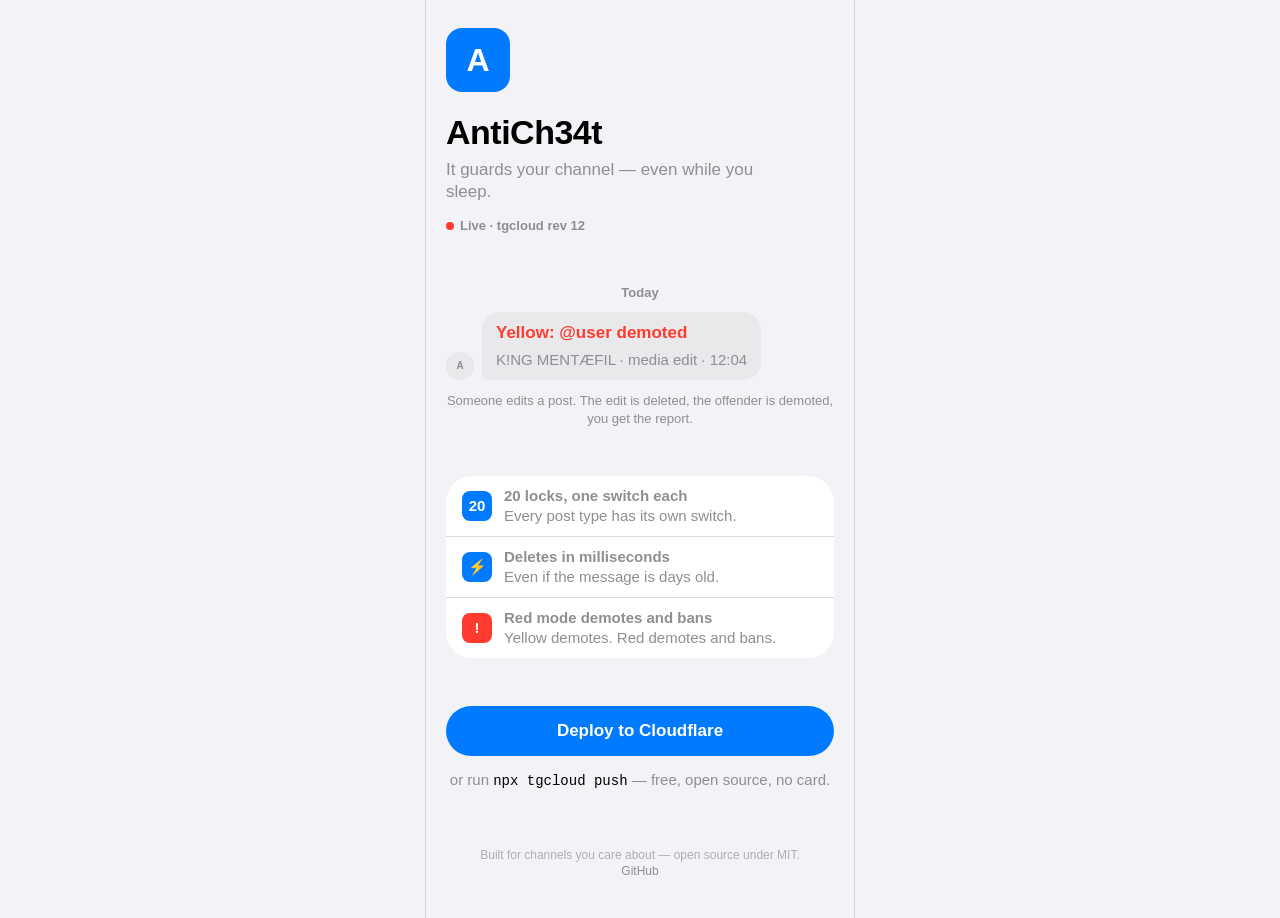
==== commit a4648adf: "GitHub Pages: minimal English-only iOS page - English only: removed the FA/EN i18n dict (134 keys) a" ====
--- a/docs/index.html
+++ b/docs/index.html
@@ -1,491 +1,180 @@
 <!doctype html>
-<html lang="fa" dir="rtl">
+<html lang="en">
 <head>
 <meta charset="utf-8">
 <meta name="viewport" content="initial-scale=1, viewport-fit=cover, user-scalable=no">
-<meta name="theme-color" content="#F2F2F7">
-<meta name="description" content="AntiCh34t — Telegram channel guard bot. Live on tgcloud, rev 12.">
-<title>AntiCh34t — Telegram channel guard bot</title>
+<meta name="theme-color" content="#ffffff">
+<meta name="description" content="AntiCh34t — a Telegram bot that guards your channel. Live on tgcloud, rev 12. Free and open source.">
+<title>AntiCh34t — Telegram channel guard</title>
 <link rel="icon" href="favicon.svg" type="image/svg+xml">
 <style>
-/* ============ iOS tokens (HIG: semantic colours, light + dark re-derived) ============ */
 :root{
-  --font-ui:-apple-system,BlinkMacSystemFont,"SF Pro Text","Segoe UI",Roboto,"Vazirmatn",sans-serif;
-  --t-large:34px; --lh-large:41px;
-  --t-t2:22px; --lh-t2:28px;
-  --t-t3:20px; --lh-t3:25px;
-  --t-head:17px; --lh-head:22px;
-  --t-body:17px; --lh-body:22px;
-  --t-sub:15px; --lh-sub:20px;
-  --t-foot:13px; --lh-foot:18px;
-  --t-cap:12px; --lh-cap:16px;
-  --margin:16px;
-  --hit:44px;
-  --row:53px;
-  --list-r:26px;
-  --tab-h:62px;
-  --btn-h:50px;
-  --bg:#ffffff; --bg2:#F2F2F7; --bg3:#E9E9EB;
+  --font:-apple-system,BlinkMacSystemFont,"SF Pro Text","Segoe UI",Roboto,sans-serif;
+  --bg:#ffffff; --bg2:#F2F2F7;
   --label:#000000; --label2:#8E8E93; --label3:#AEAEB2;
   --sep:rgba(60,60,67,.18);
-  --tint:#007AFF; --danger:#FF3B30; --green:#34C759;
-  --bubble:#E9E9EB; --bubble-out:#007AFF;
-  --glass:rgba(255,255,255,.72);
+  --tint:#007AFF; --danger:#FF3B30;
+  --bubble:#E9E9EB;
   --card:#ffffff;
-  --desk:#E9E9EB;
 }
 @media (prefers-color-scheme: dark){
   :root{
-    --bg:#000000; --bg2:#1C1C1E; --bg3:#2C2C2E;
+    --bg:#000000; --bg2:#1C1C1E;
     --label:#ffffff; --label2:#98989D; --label3:#636366;
     --sep:rgba(235,235,245,.16);
-    --tint:#0A84FF; --danger:#FF453A; --green:#30D158;
-    --bubble:#26262A; --bubble-out:#0A84FF;
-    --glass:rgba(28,28,30,.72);
+    --tint:#0A84FF; --danger:#FF453A;
+    --bubble:#26262A;
     --card:#1C1C1E;
-    --desk:#000000;
   }
 }
 *{box-sizing:border-box}
 html{-webkit-text-size-adjust:100%}
 body{
-  margin:0; background:var(--desk); color:var(--label);
-  font-family:var(--font-ui); font-size:var(--t-body); line-height:var(--lh-body);
+  margin:0; background:var(--bg2); color:var(--label);
+  font-family:var(--font); font-size:17px; line-height:22px;
   -webkit-tap-highlight-color:transparent;
 }
-/* ============ the app column — ONE layout, every width.
-   Max 430px, centred on desktop; full-bleed on a phone. No breakpoints
-   reflow the content: mobile and desktop are the same column. ============ */
+/* one column, every screen — 430px, centred on desktop, full-bleed on a phone */
 .app{
-  max-width:430px; margin:0 auto; min-height:100dvh;
-  background:var(--bg2);
-  padding-bottom:calc(var(--tab-h) + 28px + env(safe-area-inset-bottom));
+  max-width:430px; margin:0 auto; min-height:100dvh; background:var(--bg2);
+  padding:calc(28px + env(safe-area-inset-top)) 20px calc(28px + env(safe-area-inset-bottom));
 }
 @media (min-width:460px){
-  .app{ border-inline-start:1px solid var(--sep); border-inline-end:1px solid var(--sep); }
+  .app{ border-left:1px solid var(--sep); border-right:1px solid var(--sep); }
 }
 a{color:var(--tint); text-decoration:none}
 :focus-visible{outline:2px solid var(--tint); outline-offset:2px; border-radius:8px}
-button{font-family:inherit; -webkit-tap-highlight-color:transparent}
 @media (prefers-reduced-motion: reduce){
   *{animation:none !important; transition:none !important}
 }
 
-/* ============ header: iOS large title ============ */
-.app-head{ padding:calc(12px + env(safe-area-inset-top)) var(--margin) 0; }
-.app-head__row{ display:flex; align-items:center; justify-content:space-between; min-height:var(--hit); }
-.app-head__live{
+/* header */
+.icon{
+  width:64px; height:64px; border-radius:16px;
+  background:var(--tint); color:#fff;
+  display:grid; place-items:center;
+  font-size:32px; font-weight:700;
+}
+h1{
+  margin:20px 0 6px; font-size:34px; line-height:41px; font-weight:700; letter-spacing:-.5px;
+}
+.tagline{ margin:0; color:var(--label2); font-size:17px; line-height:22px; max-width:320px; }
+.live{
   display:inline-flex; align-items:center; gap:6px;
-  font-size:var(--t-foot); line-height:var(--lh-foot); font-weight:600; color:var(--label2);
+  margin:14px 0 0; font-size:13px; line-height:18px; font-weight:600; color:var(--label2);
 }
-.app-head__live i{ width:8px; height:8px; border-radius:50%; background:var(--danger); display:inline-block; }
-.lang-btn{
-  min-height:var(--hit); min-width:var(--hit); padding:0 12px;
-  border:0; background:transparent; color:var(--tint);
-  font-size:var(--t-body); font-weight:600; cursor:pointer; border-radius:12px;
+.live i{ width:8px; height:8px; border-radius:50%; background:var(--danger); }
+
+/* one message, one proof */
+.demo{ margin:48px 0 0; }
+.demo .day{
+  text-align:center; color:var(--label2); font-size:13px; line-height:18px; font-weight:600;
+  margin-bottom:10px;
 }
-.lang-btn:active{ opacity:.5; }
-.large-title{
-  margin:8px 0 6px; font-size:var(--t-large); line-height:var(--lh-large);
-  font-weight:700; letter-spacing:-.5px;
-}
-.lede{ margin:0 0 4px; color:var(--label2); font-size:var(--t-body); line-height:var(--lh-body); max-width:340px; }
-.lede b{ color:var(--label); font-weight:600; }
-
-/* ============ iOS Messages chat ============ */
-.chat{ padding:18px 12px 4px; display:flex; flex-direction:column; gap:2px; }
-.chat__day{
-  text-align:center; color:var(--label2); font-size:var(--t-foot); line-height:var(--lh-foot);
-  font-weight:600; margin:6px 0 10px;
-}
-.msg{ display:flex; gap:8px; align-items:flex-end; margin-bottom:2px; }
-.msg__av{
-  width:28px; height:28px; border-radius:50%; flex:0 0 auto;
+.msg{ display:flex; gap:8px; align-items:flex-end; }
+.av{
+  width:28px; height:28px; border-radius:50%; flex:none;
   background:var(--bubble); color:var(--label2);
   display:grid; place-items:center; font-size:10px; font-weight:700;
 }
 .bubble{
   background:var(--bubble); color:var(--label);
-  border-radius:18px; border-end-start-radius:5px;
+  border-radius:18px; border-bottom-left-radius:5px;
   padding:10px 14px; max-width:82%;
-  font-size:var(--t-body); line-height:1.5; overflow-wrap:break-word;
+  font-size:17px; line-height:22px; overflow-wrap:break-word;
 }
 .bubble p{ margin:0; }
 .bubble p + p{ margin-top:6px; }
-.bubble .muted{ color:var(--label2); font-size:var(--t-sub); line-height:var(--lh-sub); }
+.bubble .muted{ color:var(--label2); font-size:15px; line-height:20px; }
 .bubble b{ font-weight:600; }
 .bubble .red{ color:var(--danger); font-weight:600; }
-.bubble .mono{
-  background:rgba(120,120,128,.16); border-radius:6px; padding:1px 6px;
-  font-size:14px; direction:ltr; display:inline-block;
+.demo .cap{
+  margin:12px 0 0; text-align:center; color:var(--label2);
+  font-size:13px; line-height:18px;
 }
-.bubble .strike{ text-decoration:line-through; text-decoration-color:var(--danger); text-decoration-thickness:2px; }
-.bubble .tag{
-  display:inline-block; font-size:var(--t-cap); font-weight:700; color:var(--label2);
-  background:rgba(120,120,128,.16); border-radius:6px; padding:2px 7px; margin-inline-end:6px;
+
+/* three facts, nothing more */
+.facts{
+  list-style:none; margin:48px 0 0; padding:0;
+  background:var(--card); border-radius:26px; overflow:hidden;
 }
-.chat__cap{ text-align:center; color:var(--label2); font-size:var(--t-foot); line-height:var(--lh-foot); margin:10px 16px 0; }
+.facts li{
+  display:flex; align-items:center; gap:12px;
+  min-height:53px; padding:10px 16px;
+  border-bottom:1px solid var(--sep);
+  font-size:17px; line-height:22px;
+}
+.facts li:last-child{ border-bottom:0; }
+.facts li:active{ background:var(--bg2); }
+.facts .n{
+  width:30px; height:30px; border-radius:8px; flex:none;
+  background:var(--tint); color:#fff;
+  display:grid; place-items:center; font-size:15px; font-weight:700;
+}
+.facts .n.red{ background:var(--danger); }
+.facts b{ font-weight:600; }
+.facts span{ color:var(--label2); font-size:15px; line-height:20px; display:block; }
 
-/* ============ inset grouped list (iOS Settings) ============ */
-.group{ margin-top:28px; }
-.group__head{
-  font-size:var(--t-foot); line-height:var(--lh-foot); font-weight:400; color:var(--label2);
-  text-transform:uppercase; letter-spacing:.4px;
-  padding:0 calc(var(--margin) + 4px) 6px; margin:0;
+/* deploy */
+.deploy{ margin:48px 0 0; }
+.deploy a{
+  display:flex; align-items:center; justify-content:center;
+  min-height:50px; border-radius:25px;
+  background:var(--tint); color:#fff; font-size:17px; font-weight:600;
 }
-.group__head b{ color:var(--label); font-weight:700; text-transform:none; letter-spacing:0; font-size:var(--t-t2); line-height:var(--lh-t2); display:block; }
-.group__sub{ margin:0; padding:0 calc(var(--margin) + 4px) 8px; color:var(--label2); font-size:var(--t-sub); line-height:var(--lh-sub); }
-.list{
-  list-style:none; margin:0 var(--margin); padding:0;
-  background:var(--card); border-radius:var(--list-r); overflow:hidden;
+.deploy a:active{ opacity:.7; }
+.alt{
+  margin:14px 0 0; text-align:center; color:var(--label2);
+  font-size:15px; line-height:20px;
 }
-.list li{
-  display:flex; align-items:center; gap:12px;
-  min-height:var(--row); padding:10px 16px;
-  border-bottom:1px solid var(--sep);
+.alt code{ font-family:ui-monospace,Menlo,monospace; font-size:14px; color:var(--label); }
+
+/* footer */
+.foot{
+  margin:56px 0 0; text-align:center; color:var(--label3);
+  font-size:12px; line-height:16px;
 }
-.list li:last-child{ border-bottom:0; }
-.list li:active{ background:var(--bg2); }
-.list__ic{
-  width:30px; height:30px; border-radius:8px; flex:0 0 auto;
-  display:grid; place-items:center; font-size:15px; font-weight:700; color:#fff;
-  background:var(--tint);
-}
-.list__ic.red{ background:var(--danger); }
-.list__ic.gray{ background:#8E8E93; }
-.list__ic.green{ background:var(--green); }
-.list__body{ flex:1; min-width:0; }
-.list__t{ font-size:var(--t-body); line-height:var(--lh-body); font-weight:400; overflow-wrap:break-word; }
-.list__t b{ font-weight:600; }
-.list__s{ font-size:var(--t-sub); line-height:var(--lh-sub); color:var(--label2); overflow-wrap:break-word; }
-.list__v{ font-size:var(--t-body); color:var(--label2); white-space:nowrap; }
-.list__chev{ color:var(--label3); font-size:17px; font-weight:600; }
-.group__foot{ margin:0; padding:8px calc(var(--margin) + 4px) 0; color:var(--label2); font-size:var(--t-foot); line-height:var(--lh-foot); }
-
-/* ============ iOS toggle switch (UISwitch) ============ */
-.switch{
-  position:relative; flex:0 0 auto; width:51px; height:31px; cursor:pointer;
-  -webkit-tap-highlight-color:transparent;
-}
-.switch input{ position:absolute; opacity:0; width:100%; height:100%; margin:0; cursor:pointer; }
-.switch__track{
-  position:absolute; inset:0; border-radius:999px; background:#E9E9EB;
-  transition:background .2s ease; pointer-events:none;
-}
-@media (prefers-color-scheme: dark){ .switch__track{ background:#39393D; } }
-.switch__knob{
-  position:absolute; top:2px; inset-inline-start:2px; width:27px; height:27px; border-radius:50%;
-  background:#fff; box-shadow:0 2px 6px rgba(0,0,0,.25);
-  transition:transform .2s ease; pointer-events:none;
-}
-.switch input:checked ~ .switch__track{ background:var(--green); }
-.switch input:checked ~ .switch__knob{ transform:translateX(-20px); }
-[dir="ltr"] .switch input:checked ~ .switch__knob{ transform:translateX(20px); }
-
-/* ============ segmented control (versions) ============ */
-.seg{
-  display:flex; margin:0 var(--margin); padding:2px;
-  background:rgba(120,120,128,.16); border-radius:9px;
-}
-.seg button{
-  flex:1; min-height:30px; border:0; background:transparent; cursor:pointer;
-  font-size:var(--t-foot); font-weight:600; color:var(--label);
-  border-radius:7px; padding:4px 8px;
-}
-.seg button[aria-selected="true"]{
-  background:var(--card); box-shadow:0 1px 4px rgba(0,0,0,.18); color:var(--label);
-}
-.seg button:active{ opacity:.6; }
-.ver-card{
-  margin:12px var(--margin) 0; background:var(--card); border-radius:var(--list-r);
-  padding:16px; display:none;
-}
-.ver-card.on{ display:block; }
-.ver-card h3{ margin:0 0 4px; font-size:var(--t-t3); line-height:var(--lh-t3); font-weight:700; }
-.ver-card h3 .live{ color:var(--danger); font-size:var(--t-foot); font-weight:700; }
-.ver-card p{ margin:0 0 12px; color:var(--label2); font-size:var(--t-sub); line-height:var(--lh-sub); }
-.ver-card dl{ margin:0; display:grid; grid-template-columns:auto 1fr; gap:8px 16px; font-size:var(--t-sub); line-height:var(--lh-sub); }
-.ver-card dt{ color:var(--label2); }
-.ver-card dd{ margin:0; text-align:end; font-weight:600; }
-
-/* ============ FAQ disclosure ============ */
-.faq{ list-style:none; margin:0 var(--margin); padding:0; background:var(--card); border-radius:var(--list-r); overflow:hidden; }
-.faq li{ border-bottom:1px solid var(--sep); }
-.faq li:last-child{ border-bottom:0; }
-.faq summary{
-  list-style:none; cursor:pointer; min-height:var(--row);
-  display:flex; align-items:center; justify-content:space-between; gap:12px;
-  padding:12px 16px; font-size:var(--t-body); line-height:var(--lh-body); font-weight:600;
-}
-.faq summary::-webkit-details-marker{ display:none; }
-.faq summary:active{ background:var(--bg2); }
-.faq summary .chev{ color:var(--label3); font-size:17px; transition:transform .2s ease; }
-.faq li[open ] summary .chev{ transform:rotate(90deg); }
-.faq .ans{ padding:0 16px 14px; color:var(--label2); font-size:var(--t-sub); line-height:var(--lh-sub); }
-
-/* ============ deploy ============ */
-.deploy{ margin-top:32px; padding:0 var(--margin); }
-.deploy h2{ margin:0 0 6px; font-size:var(--t-t2); line-height:var(--lh-t2); font-weight:700; }
-.deploy p{ margin:0 0 16px; color:var(--label2); font-size:var(--t-sub); line-height:var(--lh-sub); }
-.btn-primary{
-  display:flex; align-items:center; justify-content:center; gap:8px;
-  min-height:var(--btn-h); border-radius:calc(var(--btn-h) / 2);
-  background:var(--tint); color:#fff; font-size:var(--t-body); font-weight:600;
-  border:0; cursor:pointer; width:100%; margin-bottom:10px; text-decoration:none;
-}
-.btn-primary:active{ opacity:.7; }
-.btn-ghost{
-  display:flex; align-items:center; justify-content:center; gap:8px;
-  min-height:var(--btn-h); border-radius:calc(var(--btn-h) / 2);
-  background:var(--bg3); color:var(--tint); font-size:var(--t-body); font-weight:600;
-  border:0; cursor:pointer; width:100%; text-decoration:none;
-}
-.btn-ghost:active{ opacity:.7; }
-.btn-ghost code{ font-family:ui-monospace,Menlo,monospace; font-size:14px; direction:ltr; }
-
-/* ============ closing + footer ============ */
-.closing{ margin-top:36px; padding:0 var(--margin); text-align:center; }
-.closing h2{ margin:0 0 6px; font-size:var(--t-t2); line-height:var(--lh-t2); font-weight:700; }
-.closing p{ margin:0; color:var(--label2); font-size:var(--t-sub); line-height:var(--lh-sub); }
-.foot{ margin-top:28px; padding:0 var(--margin) 8px; text-align:center; color:var(--label3); font-size:var(--t-cap); line-height:var(--lh-cap); }
 .foot a{ color:var(--label2); }
-
-/* ============ floating glass tab bar (bottom) ============ */
-.tabbar{
-  position:fixed; bottom:calc(12px + env(safe-area-inset-bottom)); inset-inline:21px;
-  max-width:388px; margin:0 auto; height:var(--tab-h); z-index:10;
-  display:flex; align-items:center; gap:10px; padding:0 8px;
-  background:var(--glass); backdrop-filter:blur(20px); -webkit-backdrop-filter:blur(20px);
-  border-radius:calc(var(--tab-h) / 2);
-  border:1px solid rgba(255,255,255,.35);
-  box-shadow:0 8px 28px rgba(0,0,0,.18);
-}
-.tabbar__label{ flex:1; min-width:0; padding-inline-start:12px; }
-.tabbar__label b{ display:block; font-size:var(--t-sub); line-height:var(--lh-sub); font-weight:700; }
-.tabbar__label span{ display:block; font-size:var(--t-cap); line-height:var(--lh-cap); color:var(--label2); }
-.tabbar__go{
-  flex:0 0 auto; min-height:48px; padding:0 22px; border:0; cursor:pointer;
-  border-radius:24px; background:var(--tint); color:#fff;
-  font-size:var(--t-body); font-weight:700; text-decoration:none;
-  display:flex; align-items:center;
-}
-.tabbar__go:active{ opacity:.7; }
 </style>
 </head>
 <body>
-<div class="app" id="app">
+<div class="app">
 
-  <header class="app-head">
-    <div class="app-head__row">
-      <span class="app-head__live"><i></i><span data-i="notice">tgcloud is live · rev 12</span></span>
-      <button class="lang-btn" id="langBtn" type="button">🌐 English</button>
-    </div>
-    <h1 class="large-title" data-i="h1">کانالت را نگه می‌دارد — حتی وقتی خوابیده‌ای</h1>
-    <p class="lede" data-i="sub"></p>
+  <header>
+    <div class="icon">A</div>
+    <h1>AntiCh34t</h1>
+    <p class="tagline">It guards your channel — even while you sleep.</p>
+    <p class="live"><i></i>Live · tgcloud rev 12</p>
   </header>
 
-  <section class="chat" aria-label="AntiCh34t">
-    <div class="chat__day" data-i="chatDay">Today</div>
+  <section class="demo" aria-label="How it works">
+    <div class="day">Today</div>
     <div class="msg">
-      <span class="msg__av">A</span>
+      <span class="av">A</span>
       <div class="bubble">
-        <p><b data-i="tgTitle">K!NG MENTÆFIL</b></p>
-        <p class="muted"><span data-i="tgLocks">Active locks: 5 of 20</span> · <span data-i="tgMode">Mode: yellow</span></p>
-        <p class="muted"><span data-i="tgS1">12</span> <span data-i="tgS1l">violations today</span> · <span data-i="tgS2">3</span> <span data-i="tgS2l">muted</span> · <span data-i="tgS3">24 hours</span> <span data-i="tgS3l">undo window</span></p>
+        <p><b class="red">Yellow: @user demoted</b></p>
+        <p class="muted">K!NG MENTÆFIL · media edit · 12:04</p>
       </div>
     </div>
-    <div class="msg">
-      <span class="msg__av">A</span>
-      <div class="bubble">
-        <p><b data-i="tgRep">Edit deleted</b></p>
-        <p class="muted"><span data-i="tgRepM">K!NG MENTÆFIL · media edit</span></p>
-      </div>
-    </div>
-    <div class="msg">
-      <span class="msg__av">A</span>
-      <div class="bubble">
-        <p><b class="red" data-i="tgYel">Yellow: @user demoted</b></p>
-        <p class="muted"><span data-i="tgYelM">K!NG MENTÆFIL · media edit · 12:04</span></p>
-      </div>
-    </div>
-    <div class="msg">
-      <span class="msg__av">A</span>
-      <div class="bubble">
-        <p><b data-i="rpH">Media edit deleted</b></p>
-        <p class="muted"><span data-i="rpM">K!NG MENTÆFIL · by @user · 12:04</span></p>
-        <p><span class="tag" data-i="rpOld">old text</span><span class="strike" data-i="rpOldT">The price is 10</span></p>
-        <p><span class="tag" data-i="rpNew">new text</span><span data-i="rpNewT">The price is 100</span></p>
-      </div>
-    </div>
-    <p class="chat__cap" data-i="storyP">Someone edits a post in your channel. Here is what happens, in order.</p>
+    <p class="cap">Someone edits a post. The edit is deleted, the offender is demoted, you get the report.</p>
   </section>
 
-  <section class="group" aria-labelledby="locks-h">
-    <h2 class="group__head" id="locks-h"><b data-i="lkPanelH">Twenty locks, one switch each</b><span data-i="lkPanelP">Every post type has its own switch. Turn one on and that kind of post is gone the moment it appears.</span></h2>
-    <ul class="list" id="locksList"></ul>
-    <p class="group__foot" data-i="lkFoot">Tap a switch to try it — the locks are live in the bot's panel, this page only previews them.</p>
-  </section>
+  <ul class="facts">
+    <li><span class="n">20</span><span><b>20 locks, one switch each</b><span>Every post type has its own switch.</span></span></li>
+    <li><span class="n">⚡</span><span><b>Deletes in milliseconds</b><span>Even if the message is days old.</span></span></li>
+    <li><span class="n red">!</span><span><b>Red mode demotes and bans</b><span>Yellow demotes. Red demotes and bans.</span></span></li>
+  </ul>
 
-  <section class="group" aria-labelledby="panel-h">
-    <h2 class="group__head" id="panel-h"><b data-i="panelH">Everything about the channel, in one panel.</b><span data-i="panelP">See and change every channel's locks, mode and stats from the bot's DM. You never open the channel.</span></h2>
-    <ul class="list" id="chanList"></ul>
-  </section>
-
-  <section class="group" aria-labelledby="mg-h">
-    <h2 class="group__head" id="mg-h"><b data-i="mgH">The panel handles the rest.</b><span data-i="mgHg">Admins, access and tools.</span></h2>
-    <ul class="list" id="mgList"></ul>
-  </section>
-
-  <section class="group" aria-labelledby="ver-h">
-    <h2 class="group__head" id="ver-h"><b data-i="verH">Two versions, one bot.</b><span data-i="verP">The same bot in two runtimes. The live version runs on tgcloud; the Cloudflare Worker is the backup.</span></h2>
-    <div class="seg" role="tablist" aria-label="Versions">
-      <button type="button" role="tab" id="segTg" aria-selected="true" data-i="nv1">tgcloud Serverless</button>
-      <button type="button" role="tab" id="segCf" aria-selected="false" data-i="nv2">Cloudflare Worker</button>
-    </div>
-    <div class="ver-card on" id="verTg" role="tabpanel">
-      <h3><span data-i="nv1">tgcloud Serverless</span> · <span class="live" data-i="cR1b">Live · rev 12</span></h3>
-      <p data-i="verTgP">The live bot. Full feature set, verified live with server-side probes.</p>
-      <dl>
-        <dt data-i="cR2">Version</dt><dd data-i="cR2b">rev 12</dd>
-        <dt data-i="cR3">Data</dt><dd data-i="cR3b">SQL + KV</dd>
-        <dt data-i="cR4">Deploy</dt><dd data-i="cR4b">npx tgcloud push</dd>
-        <dt data-i="cR5">Tests</dt><dd data-i="cR5b">Verified live</dd>
-        <dt data-i="cR6">Force-join</dt><dd data-i="cR6b">Yes</dd>
-      </dl>
-    </div>
-    <div class="ver-card" id="verCf" role="tabpanel">
-      <h3><span data-i="nv2">Cloudflare Worker</span> · <span class="live" data-i="cR1a">Backup</span></h3>
-      <p data-i="verCfP">Deployed and ready, receives no traffic. The fallback if tgcloud ever stops.</p>
-      <dl>
-        <dt data-i="cR2">Version</dt><dd data-i="cR2a">v5.2</dd>
-        <dt data-i="cR3">Data</dt><dd data-i="cR3a">Cloudflare KV</dd>
-        <dt data-i="cR4">Deploy</dt><dd data-i="cR4a">One-click button</dd>
-        <dt data-i="cR5">Tests</dt><dd data-i="cR5a">641/641</dd>
-        <dt data-i="cR9">Userbot (48h+ deletes)</dt><dd data-i="cR9a">Yes</dd>
-      </dl>
-    </div>
-    <p class="group__foot" data-i="verFoot">Run only one runtime per bot token — never both against the same bot, or both will answer the same updates.</p>
-  </section>
-
-  <section class="group" aria-labelledby="faq-h">
-    <h2 class="group__head" id="faq-h"><b data-i="faqH">Questions</b><span data-i="faqP">The answers, plainly.</span></h2>
-    <ul class="faq" id="faqList"></ul>
-  </section>
-
-  <section class="deploy" aria-labelledby="dep-h">
-    <h2 id="dep-h" data-i="depH">Deploy the bot in a minute.</h2>
-    <p data-i="depP">Two ways: the Cloudflare button or the tgcloud command. Both are free.</p>
-    <a class="btn-primary" href="https://deploy.workers.cloudflare.com/?url=https://github.com/Godde3s/anti-treason-bot" data-i="dep1b">Deploy to Cloudflare</a>
-    <a class="btn-ghost" href="https://github.com/Godde3s/anti-treason-bot/tree/main/tgcloud"><code>npx tgcloud push</code></a>
-  </section>
-
-  <section class="closing">
-    <h2 data-i="closeH">Your channel is waiting.</h2>
-    <p data-i="closeP">One minute to deploy. Free, open source, no card.</p>
-  </section>
+  <div class="deploy">
+    <a href="https://deploy.workers.cloudflare.com/?url=https://github.com/Godde3s/anti-treason-bot">Deploy to Cloudflare</a>
+    <p class="alt">or run <code>npx tgcloud push</code> — free, open source, no card.</p>
+  </div>
 
   <footer class="foot">
-    <p><span data-i="footLede">Built for channels you care about — open source under MIT.</span><br>
-    <a href="https://github.com/Godde3s/anti-treason-bot" data-i="ft3a">GitHub</a> · <a href="#faq-h" data-i="ft3b">Questions</a> · <a href="#dep-h" data-i="ft4a">Deploy</a></p>
+    <p>Built for channels you care about — open source under MIT.<br>
+    <a href="https://github.com/Godde3s/anti-treason-bot">GitHub</a></p>
   </footer>
 
-  <nav class="tabbar" aria-label="Deploy">
-    <div class="tabbar__label">
-      <b>AntiCh34t</b>
-      <span data-i="nv3s">One minute · free</span>
-    </div>
-    <a class="tabbar__go" href="#dep-h" data-i="nv3">Deploy</a>
-  </nav>
-
 </div>
-
-<script>
-const I18N = { fa: {"a1": "فقط «حذف پیام» الزامی است. «Add New Admins» برای ادمین‌سازی و «Ban Users» برای وضعیت قرمز لازم می‌شود.", "a2": "مالک شناسهٔ عددی را می‌فرستد، یا لیستی تا ۵۰ شناسه را یکجا. بعد کانال‌های مجاز همان نفر را تیک می‌زند.", "a3": "محدودیت خود تلگرام است: هیچ رباتی نمی‌تواند پیام‌های قدیمی‌تر از ۴۸ ساعت را حذف کند. یوزرباتِ Cloudflare این فاصله را پر می‌کند.", "a4": "هر پستی که بدون امضای ادمین باشد فوراً حذف می‌شود. ادمین‌ها با «Sign messages» امضا می‌کنند.", "a5": "همان ربات و همان قابلیت‌های اصلی‌اند. tgcloud لایو است و عضویت اجباری و اعلان بدون تکرار دارد؛ Cloudflare بکاپ است و یوزربات و fallback به ربات قبلی را دارد. برای هر توکن فقط یکی را اجرا کن.", "a6": "بله. ربات حدود ۰٫۳٪ از ۱۰۰ هزار ریکوئست روزانه را مصرف می‌کند و فلاش گروهی سهمیهٔ نوشتن KV را زیر سقف نگه می‌دارد.", "a7": "توکن‌ها فقط به‌عنوان Secret نگهداری می‌شوند و هرگز در کد یا ریپو نیستند. فقط مالک می‌تواند تنظیمات را تغییر دهد. کد متن‌باز است (MIT).", "cR1a": "بکاپ", "cR1b": "لایو · rev 12", "cR2": "نسخه", "cR2a": "v5.2", "cR2b": "rev 12", "cR3": "داده", "cR3a": "Cloudflare KV", "cR3b": "SQL + KV", "cR4": "استقرار", "cR4a": "دکمهٔ یک‌کلیکه", "cR4b": "npx tgcloud push", "cR5": "تست‌ها", "cR5a": "641/641", "cR5b": "لایو تأیید شده", "cR6": "عضویت اجباری", "cR6b": "دارد", "cR9": "یوزربات (حذف ۴۸ ساعت به بالا)", "cR9a": "دارد", "ch1": "۵ قفل · زرد", "ch2": "۱۴ قفل · زرد", "ch3": "۴ قفل · زرد", "ch4": "۷ قفل · زرد", "ch5": "۵ قفل · زرد", "ch6": "۱۰ قفل · زرد", "ch7": "غیرفعال", "chatDay": "امروز", "closeH": "کانالت منتظر است.", "closeP": "یک دقیقه تا دیپلوی. رایگان، متن‌باز، بدون کارت.", "dep1b": "Deploy to Cloudflare", "depH": "ربات را در یک دقیقه دیپلوی کن.", "depP": "دو راه هست: دکمهٔ Cloudflare یا دستور tgcloud. هر دو رایگان‌اند.", "f4v1": "قفل کامل", "faqH": "پرسش‌ها", "faqP": "جواب‌ها، ساده.", "footLede": "ساخته‌شده برای کانال‌هایی که دوست‌شان داری — متن‌باز تحت MIT.", "ft3a": "گیت‌هاب", "ft3b": "پرسش‌ها", "ft4a": "Deploy", "h1": "کانالت را نگه می‌دارد — حتی وقتی خوابیده‌ای", "lk1": "ادیت متن", "lk2": "ادیت مدیا", "lk3": "پست ناشناس", "lk4": "فوروارد", "lkA": "ادیت لینک", "lkB": "ارسال متن", "lkC": "ارسال گیف", "lkD": "ارسال استیکر", "lkE": "ارسال ویس", "lkF": "ارسال ویدیو مسیج", "lkFoot": "روی کلید بزن تا امتحانش کنی — قفل‌ها توی پنل ربات زنده‌اند، این صفحه فقط پیش‌نمایش است.", "lkG": "ارسال موزیک", "lkH": "ارسال فایل", "lkI": "ارسال مخاطب", "lkJ": "ارسال لوکیشن", "lkK": "ارسال تاس", "lkPanelH": "بیست قفل، هر کدام یک کلید", "lkPanelP": "هر نوع پست کلید خودش را دارد. یکی را روشن کن و آن نوع پست همان لحظه که می‌آید حذف می‌شود.", "mgH": "بقیه‌اش با پنل است.", "mgHg": "ادمین‌ها، دسترسی و ابزار.", "mgN1": "ادمین‌های محدوده‌دار", "mgN10": "حذف پیام‌های اخیر", "mgN11": "پیام‌های Rich", "mgN12": "حذف به‌روزرسانی تکراری", "mgN2": "افزودن گروهی", "mgN3": "دسترسی سریع", "mgN4": "دسترسی به ربات در هر کانال", "mgN5": "ثبت‌نام", "mgN6": "پیش‌فرض‌های یک‌ضربه‌ای", "mgN7": "قفل زمان‌دار", "mgN8": "اعلان در کانال", "mgN9": "پخش همگانی", "mgP1": "هر ادمین فقط کانال‌هایی را می‌چرخاند که تیک زده‌ای.", "mgP10": "۱ تا ۴۰ پیام آخر را پاک کن.", "mgP11": "Bot API 10.4: جدول، جزئیات و هایلایت.", "mgP12": "به‌روزرسانی تکراری یک بار پردازش می‌شود.", "mgP2": "تا ۵۰ شناسه یکجا.", "mgP3": "با شناسهٔ عددی بده.", "mgP4": "چه کسی در هر کانال از ربات استفاده کند.", "mgP5": "کانال ثبت می‌شود، مالک تأیید می‌کند.", "mgP6": "تنظیمات رایج با یک ضربه.", "mgP7": "وقت تهران، دقیق تا دقیقه.", "mgP8": "ربات به کانال می‌گوید قفل شروع یا تمام شد.", "mgP9": "به کانال پست بفرست، با انتخاب مقصد.", "notice": "نسخهٔ tgcloud لایو است · rev 12", "nv1": "tgcloud Serverless", "nv2": "Cloudflare Worker", "nv3": "Deploy", "nv3s": "یک دقیقه · رایگان", "panelH": "همه‌چیزِ کانال، در یک پنل", "panelP": "قفل‌ها، حالت و آمار هر کانال را از پیوی ربات می‌بینی و عوض می‌کنی. لازم نیست وارد کانال شوی.", "q1": "ربات دقیقاً چه دسترسی‌هایی لازم دارد؟", "q2": "ادمین جدید چطور اضافه کنم؟", "q3": "چرا بعضی پیام‌های قدیمی حذف نمی‌شوند؟", "q4": "قفل پست ناشناس چطور کار می‌کند؟", "q5": "دو نسخه چه فرقی با هم دارن؟", "q6": "پلن رایگان Cloudflare کافی است؟", "q7": "امنیت و حریم خصوصی چطور است؟", "rpH": "ادیت مدیا حذف شد", "rpM": "K!NG MENTÆFIL · توسط @user · ۱۲:۰۴", "rpNew": "متن جدید", "rpNewT": "قیمت ۱۰۰ است", "rpOld": "متن قبلی", "rpOldT": "قیمت ۱۰ است", "storyP": "یکی توی کانالت پست را ادیت می‌کند. این اتفاق‌ها می‌افتد، به ترتیب.", "sub": "هر ادیت یا پست غیرمجاز را در میلی‌ثانیه حذف می‌کند، حتی اگر پیام چند روز پیش باشد. <b>۲۰ قفل، ۶۴۱ تست سبز — رایگان و متن‌باز.</b>", "tgK6": "ارسال عکس", "tgK7": "ارسال لینک", "tgK8": "ارسال ویدیو", "tgK9": "ارسال نظرسنجی", "tgLocks": "قفل‌های فعال: ۵ از ۲۰", "tgMode": "وضعیت: زرد", "tgRep": "ادیت حذف شد", "tgRepM": "K!NG MENTÆFIL · ادیت مدیا", "tgS1": "۱۲", "tgS1l": "تخلف امروز", "tgS2": "۳", "tgS2l": "سکوت‌شده", "tgS3": "۲۴ ساعت", "tgS3l": "پنجرهٔ بازگشت", "tgTitle": "K!NG MENTÆFIL", "tgYel": "زرد: @user تنزل شد", "tgYelM": "K!NG MENTÆFIL · ادیت مدیا · ۱۲:۰۴", "verCfP": "دیپلوی شده و آماده است، ترافیکی نمی‌گیرد. اگر tgcloud روزی متوقف شد، جایگزین است.", "verFoot": "برای هر توکن ربات فقط یک ران‌تایم را اجرا کن — اگر هر دو را هم‌زمان روی یک ربات روشن کنی، هر دو به همان آپدیت‌ها جواب می‌دهند.", "verH": "دو نسخه، یک ربات.", "verP": "همان ربات در دو ران‌تایم. نسخهٔ لایو روی tgcloud است؛ ورکر کلادفلر بکاپ است. برای هر توکن فقط یکی را اجرا کن.", "verTgP": "رباتِ لایو. همهٔ قابلیت‌ها، تأییدشده با پروب‌های سرور."}, en: {"a1": "Only Delete messages is required. Add New Admins is needed for in-bot promotion and Ban Users for red mode.", "a2": "The owner sends the numeric ID, or a list of up to 50 IDs at once. Then ticks the channels that person may manage.", "a3": "That is Telegram's own limit: no bot can delete messages older than 48 hours. The Cloudflare userbot closes the gap.", "a4": "Any post without an admin signature is deleted at once. Admins sign with Sign messages.", "a5": "They are the same bot with the same core features. tgcloud is live and adds force-join and exactly-once announcements; Cloudflare is the backup and has the userbot and previous-bot fallback. Run only one per token.", "a6": "Yes. The bot uses about 0.3% of the 100k daily requests, and batched flushing keeps KV writes under the cap.", "a7": "Tokens live only as secrets, never in code or the repo. Only the owner can change settings. The code is open source (MIT).", "cR1a": "Backup", "cR1b": "Live · rev 12", "cR2": "Version", "cR2a": "v5.2", "cR2b": "rev 12", "cR3": "Data", "cR3a": "Cloudflare KV", "cR3b": "SQL + KV", "cR4": "Deploy", "cR4a": "One-click button", "cR4b": "npx tgcloud push", "cR5": "Tests", "cR5a": "641/641", "cR5b": "Verified live", "cR6": "Force-join", "cR6b": "Yes", "cR9": "Userbot (48h+ deletions)", "cR9a": "Yes", "ch1": "5 locks · yellow", "ch2": "14 locks · yellow", "ch3": "4 locks · yellow", "ch4": "7 locks · yellow", "ch5": "5 locks · yellow", "ch6": "10 locks · yellow", "ch7": "disabled", "chatDay": "Today", "closeH": "Your channel is waiting.", "closeP": "One minute to deploy. Free, open source, no card.", "dep1b": "Deploy to Cloudflare", "depH": "Deploy the bot in a minute.", "depP": "Two ways: the Cloudflare button or the tgcloud command. Both are free.", "f4v1": "Master lock", "faqH": "Questions", "faqP": "The answers, plainly.", "footLede": "Built for channels you care about — open source under MIT.", "ft3a": "GitHub", "ft3b": "Questions", "ft4a": "Deploy", "h1": "It guards your channel — even while you sleep.", "lk1": "Text edit", "lk2": "Media edit", "lk3": "Anonymous post", "lk4": "Forward", "lkA": "Link edit", "lkB": "Send text", "lkC": "Send GIF", "lkD": "Send sticker", "lkE": "Send voice", "lkF": "Send video note", "lkFoot": "Tap a switch to try it — the locks are live in the bot's panel, this page only previews them.", "lkG": "Send audio", "lkH": "Send file", "lkI": "Send contact", "lkJ": "Send location", "lkK": "Send dice", "lkPanelH": "Twenty locks, one switch each", "lkPanelP": "Every post type has its own switch. Turn one on and that kind of post is gone the moment it appears.", "mgH": "The panel handles the rest.", "mgHg": "Admins, access and tools.", "mgN1": "Scoped admins", "mgN10": "Delete recent", "mgN11": "Rich messages", "mgN12": "Update dedup", "mgN2": "Batch add", "mgN3": "Quick access", "mgN4": "Per-channel bot access", "mgN5": "Onboarding", "mgN6": "One-tap presets", "mgN7": "Time-window lock", "mgN8": "In-channel announcements", "mgN9": "Broadcast", "mgP1": "Each admin manages only the channels you tick.", "mgP10": "Wipe the last 1–40 messages.", "mgP11": "Bot API 10.4: tables, details and highlights.", "mgP12": "A duplicate update is processed once.", "mgP2": "Up to 50 IDs at once.", "mgP3": "Grant by numeric ID.", "mgP4": "Who may use the bot, per channel.", "mgP5": "A channel registers, the owner approves.", "mgP6": "The common setups in one tap.", "mgP7": "Tehran time, minute-precise.", "mgP8": "The bot tells the channel a lock started or ended.", "mgP9": "Post to a channel, with a destination picker.", "notice": "The tgcloud version is live · rev 12", "nv1": "tgcloud Serverless", "nv2": "Cloudflare Worker", "nv3": "Deploy", "nv3s": "One minute · free", "panelH": "Everything about the channel, in one panel.", "panelP": "See and change every channel's locks, mode and stats from the bot's DM. You never open the channel.", "q1": "What permissions does the bot need?", "q2": "How do I add a new admin?", "q3": "Why can't some old messages be deleted?", "q4": "How does the anonymous-post lock work?", "q5": "How do the two versions differ?", "q6": "Is the Cloudflare free plan enough?", "q7": "What about security and privacy?", "rpH": "Media edit deleted", "rpM": "K!NG MENTÆFIL · by @user · 12:04", "rpNew": "new text", "rpNewT": "The price is 100", "rpOld": "old text", "rpOldT": "The price is 10", "storyP": "Someone edits a post in your channel. Here is what happens, in order.", "sub": "It deletes any unauthorized edit or post in milliseconds, even if the message is days old. <b>20 locks, 641 green tests — free and open source.</b>", "tgK6": "Send photo", "tgK7": "Send link", "tgK8": "Send video", "tgK9": "Send poll", "tgLocks": "Locks on: 5 of 20", "tgMode": "Mode: yellow", "tgRep": "Edit deleted", "tgRepM": "K!NG MENTÆFIL · media edit", "tgS1": "12", "tgS1l": "violations today", "tgS2": "3", "tgS2l": "muted", "tgS3": "24h", "tgS3l": "undo window", "tgTitle": "K!NG MENTÆFIL", "tgYel": "Yellow: @user demoted", "tgYelM": "K!NG MENTÆFIL · media edit · 12:04", "verCfP": "Deployed and ready, receives no traffic. The fallback if tgcloud ever stops.", "verFoot": "Run only one runtime per bot token — never both against the same bot, or both will answer the same updates.", "verH": "Two versions, one bot.", "verP": "The same bot in two runtimes. The live version runs on tgcloud; the Cloudflare Worker is the backup. Run only one per token.", "verTgP": "The live bot. Full feature set, verified live with server-side probes."} };
-const LOCKS = [
-  ['f4v1', false], ['lk1', true], ['lk2', true], ['lkA', true], ['lk3', true],
-  ['lkB', true], ['tgK6', true], ['tgK8', true], ['lkC', true], ['lkD', true],
-  ['lkE', true], ['lkF', true], ['lkG', true], ['lkH', true], ['tgK9', true],
-  ['lkI', true], ['lkJ', true], ['lkK', true], ['lk4', false], ['tgK7', false]
-];
-const CHANNELS = [
-  ['K!NG MENT\u00c6FIL', 'ch1', 'K'], ['\u0632\u064e\u0645\u06cc\u0646 \u0628\u0627\u0632\u06cc | Playground', 'ch2', '\u0632'],
-  ['\u0627\u0650\u062a\u0640\u062d\u0640\u0622\u062f \u0647\u0640\u0640\u0640\u06a9 / \u062f\u06cc\u067e\u0640\u0648\u0631\u062a\u0650\u0640\u0631', 'ch3', '\u0627'],
-  ['\u0622\u0641\u0640\u0640\u06cc\u0640\u0634\u0640\u06cc\u0640\u0622\u0644 \u0647\u0640\u0640\u0640\u06a9', 'ch4', '\u0622'],
-  ['\u0627\u062a\u062d\u0627\u062f \u062f\u06cc\u062c\u06cc\u062a\u0627\u0644', 'ch5', '\u0627'],
-  ['\u067e\u0640\u0622\u062f\u0634\u0640\u0627\u0647\u0640\u06cc \u0645\u0640\u062c\u0640\u0640\u0622\u0632\u06cc', 'ch6', '\u067e'],
-  ['\u0640', 'ch7', '\u2013']
-];
-const MG = ['mgN1','mgN2','mgN3','mgN4','mgN5','mgN6','mgN7','mgN8','mgN9','mgN10','mgN11','mgN12'];
-const MGP = ['mgP1','mgP2','mgP3','mgP4','mgP5','mgP6','mgP7','mgP8','mgP9','mgP10','mgP11','mgP12'];
-const FAQ = ['q1','q2','q3','q4','q5','q6','q7'];
-const FAQA = ['a1','a2','a3','a4','a5','a6','a7'];
-
-let lang = 'fa';
-function t(k){ return (I18N[lang] && I18N[lang][k]) || I18N.en[k] || ''; }
-function esc(s){ return String(s).replace(/&/g,'&amp;').replace(/</g,'&lt;').replace(/>/g,'&gt;'); }
-
-function buildLists(){
-  var lk = document.getElementById('locksList');
-  lk.innerHTML = LOCKS.map(function(pair){
-    var k = pair[0], on = pair[1];
-    return '<li><span class="list__body"><span class="list__t">' + esc(t(k)) + '</span></span>' +
-      '<label class="switch"><input type="checkbox"' + (on ? ' checked' : '') + ' aria-label="' + esc(t(k)) + '">' +
-      '<span class="switch__track"></span><span class="switch__knob"></span></label></li>';
-  }).join('');
-  var ch = document.getElementById('chanList');
-  ch.innerHTML = CHANNELS.map(function(c){
-    return '<li><span class="list__ic">' + esc(c[2]) + '</span>' +
-      '<span class="list__body"><span class="list__t">' + esc(c[0]) + '</span></span>' +
-      '<span class="list__v">' + esc(t(c[1])) + '</span></li>';
-  }).join('');
-  var mg = document.getElementById('mgList');
-  mg.innerHTML = MG.map(function(k, i){
-    return '<li><span class="list__body"><span class="list__t"><b>' + esc(t(k)) + '</b></span>' +
-      '<span class="list__s">' + esc(t(MGP[i])) + '</span></span></li>';
-  }).join('');
-  var fq = document.getElementById('faqList');
-  fq.innerHTML = FAQ.map(function(k, i){
-    return '<li><details><summary><span>' + esc(t(k)) + '</span><span class="chev">›</span></summary>' +
-      '<div class="ans">' + esc(t(FAQA[i])) + '</div></details></li>';
-  }).join('');
-}
-
-function setLang(l){
-  lang = (l === 'en') ? 'en' : 'fa';
-  document.documentElement.lang = lang;
-  document.documentElement.dir = lang === 'fa' ? 'rtl' : 'ltr';
-  document.querySelectorAll('[data-i]').forEach(function(el){
-    var v = t(el.getAttribute('data-i'));
-    if (v) el.innerHTML = v;
-  });
-  buildLists();
-  var b = document.getElementById('langBtn');
-  if (b) b.textContent = lang === 'fa' ? '\uD83C\uDF10 English' : '\uD83C\uDF10 \u0641\u0627\u0631\u0633\u06cc';
-  try { localStorage.setItem('antich34t-lang', lang); } catch(e) {}
-}
-
-document.getElementById('langBtn').addEventListener('click', function(){
-  setLang(lang === 'fa' ? 'en' : 'fa');
-});
-
-document.getElementById('segTg').addEventListener('click', function(){
-  document.getElementById('segTg').setAttribute('aria-selected','true');
-  document.getElementById('segCf').setAttribute('aria-selected','false');
-  document.getElementById('verTg').classList.add('on');
-  document.getElementById('verCf').classList.remove('on');
-});
-document.getElementById('segCf').addEventListener('click', function(){
-  document.getElementById('segCf').setAttribute('aria-selected','true');
-  document.getElementById('segTg').setAttribute('aria-selected','false');
-  document.getElementById('verCf').classList.add('on');
-  document.getElementById('verTg').classList.remove('on');
-});
-
-(function(){
-  var saved = null;
-  try { saved = localStorage.getItem('antich34t-lang'); } catch(e) {}
-  setLang(saved === 'en' ? 'en' : 'fa');
-})();
-</script>
 </body>
 </html>
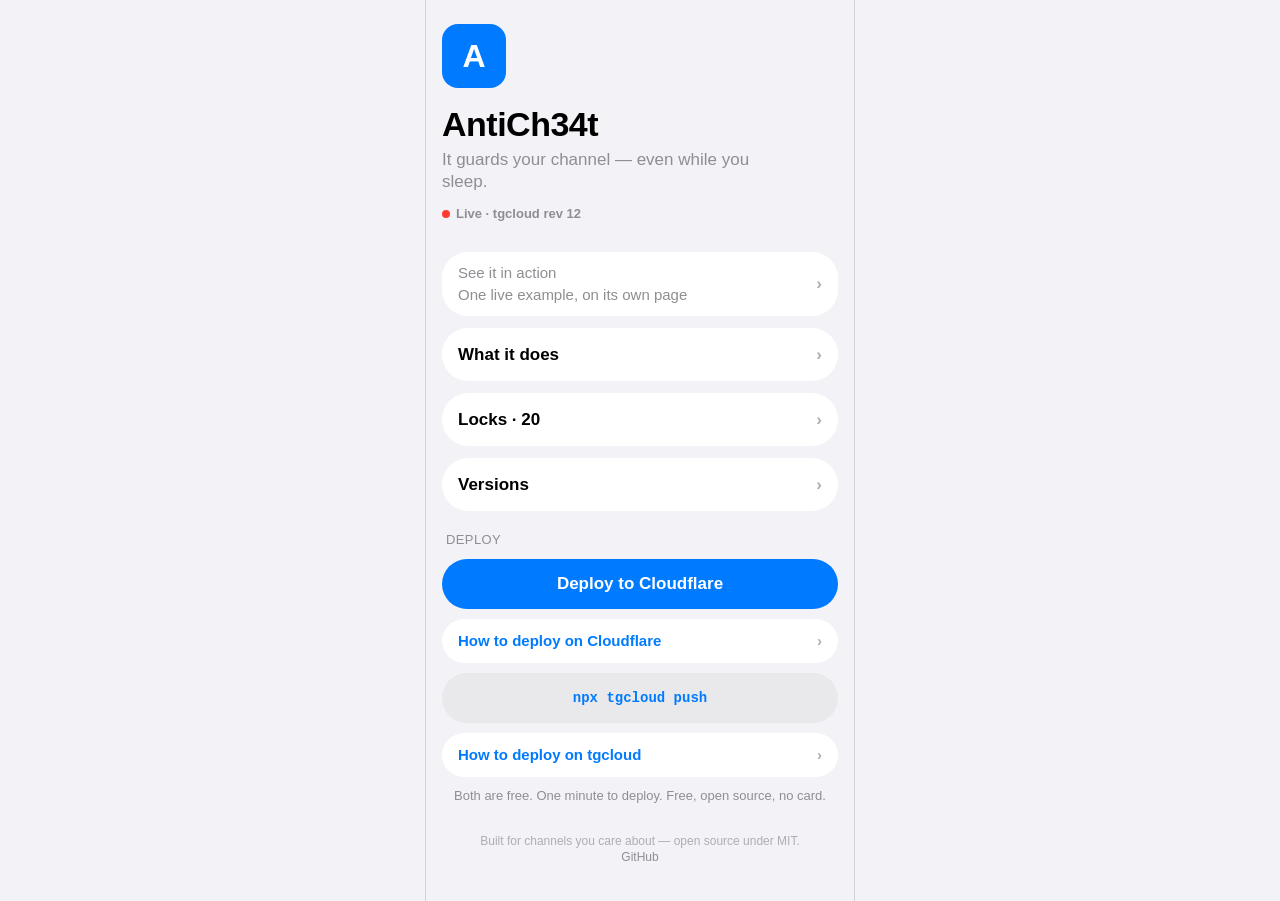
==== commit 029e581a: "GitHub Pages: collapsible iOS page, one example on its own page - Everything folds away: What it doe" ====
--- a/docs/index.html
+++ b/docs/index.html
@@ -3,26 +3,26 @@
 <head>
 <meta charset="utf-8">
 <meta name="viewport" content="initial-scale=1, viewport-fit=cover, user-scalable=no">
-<meta name="theme-color" content="#ffffff">
+<meta name="theme-color" content="#F2F2F7">
 <meta name="description" content="AntiCh34t — a Telegram bot that guards your channel. Live on tgcloud, rev 12. Free and open source.">
 <title>AntiCh34t — Telegram channel guard</title>
 <link rel="icon" href="favicon.svg" type="image/svg+xml">
 <style>
 :root{
   --font:-apple-system,BlinkMacSystemFont,"SF Pro Text","Segoe UI",Roboto,sans-serif;
-  --bg:#ffffff; --bg2:#F2F2F7;
+  --bg:#ffffff; --bg2:#F2F2F7; --bg3:#E9E9EB;
   --label:#000000; --label2:#8E8E93; --label3:#AEAEB2;
   --sep:rgba(60,60,67,.18);
-  --tint:#007AFF; --danger:#FF3B30;
+  --tint:#007AFF; --danger:#FF3B30; --green:#34C759;
   --bubble:#E9E9EB;
   --card:#ffffff;
 }
 @media (prefers-color-scheme: dark){
   :root{
-    --bg:#000000; --bg2:#1C1C1E;
+    --bg:#000000; --bg2:#1C1C1E; --bg3:#2C2C2E;
     --label:#ffffff; --label2:#98989D; --label3:#636366;
     --sep:rgba(235,235,245,.16);
-    --tint:#0A84FF; --danger:#FF453A;
+    --tint:#0A84FF; --danger:#FF453A; --green:#30D158;
     --bubble:#26262A;
     --card:#1C1C1E;
   }
@@ -37,7 +37,7 @@
 /* one column, every screen — 430px, centred on desktop, full-bleed on a phone */
 .app{
   max-width:430px; margin:0 auto; min-height:100dvh; background:var(--bg2);
-  padding:calc(28px + env(safe-area-inset-top)) 20px calc(28px + env(safe-area-inset-bottom));
+  padding:calc(24px + env(safe-area-inset-top)) 16px calc(24px + env(safe-area-inset-bottom));
 }
 @media (min-width:460px){
   .app{ border-left:1px solid var(--sep); border-right:1px solid var(--sep); }
@@ -56,82 +56,104 @@
   font-size:32px; font-weight:700;
 }
 h1{
-  margin:20px 0 6px; font-size:34px; line-height:41px; font-weight:700; letter-spacing:-.5px;
+  margin:16px 0 4px; font-size:34px; line-height:41px; font-weight:700; letter-spacing:-.5px;
 }
 .tagline{ margin:0; color:var(--label2); font-size:17px; line-height:22px; max-width:320px; }
 .live{
   display:inline-flex; align-items:center; gap:6px;
-  margin:14px 0 0; font-size:13px; line-height:18px; font-weight:600; color:var(--label2);
+  margin:12px 0 0; font-size:13px; line-height:18px; font-weight:600; color:var(--label2);
 }
 .live i{ width:8px; height:8px; border-radius:50%; background:var(--danger); }
 
-/* one message, one proof */
-.demo{ margin:48px 0 0; }
-.demo .day{
-  text-align:center; color:var(--label2); font-size:13px; line-height:18px; font-weight:600;
-  margin-bottom:10px;
-}
-.msg{ display:flex; gap:8px; align-items:flex-end; }
-.av{
-  width:28px; height:28px; border-radius:50%; flex:none;
-  background:var(--bubble); color:var(--label2);
-  display:grid; place-items:center; font-size:10px; font-weight:700;
-}
-.bubble{
-  background:var(--bubble); color:var(--label);
-  border-radius:18px; border-bottom-left-radius:5px;
-  padding:10px 14px; max-width:82%;
-  font-size:17px; line-height:22px; overflow-wrap:break-word;
-}
-.bubble p{ margin:0; }
-.bubble p + p{ margin-top:6px; }
-.bubble .muted{ color:var(--label2); font-size:15px; line-height:20px; }
-.bubble b{ font-weight:600; }
-.bubble .red{ color:var(--danger); font-weight:600; }
-.demo .cap{
-  margin:12px 0 0; text-align:center; color:var(--label2);
-  font-size:13px; line-height:18px;
-}
-
-/* three facts, nothing more */
-.facts{
-  list-style:none; margin:48px 0 0; padding:0;
-  background:var(--card); border-radius:26px; overflow:hidden;
-}
-.facts li{
-  display:flex; align-items:center; gap:12px;
-  min-height:53px; padding:10px 16px;
-  border-bottom:1px solid var(--sep);
-  font-size:17px; line-height:22px;
-}
-.facts li:last-child{ border-bottom:0; }
-.facts li:active{ background:var(--bg2); }
-.facts .n{
-  width:30px; height:30px; border-radius:8px; flex:none;
-  background:var(--tint); color:#fff;
-  display:grid; place-items:center; font-size:15px; font-weight:700;
-}
-.facts .n.red{ background:var(--danger); }
-.facts b{ font-weight:600; }
-.facts span{ color:var(--label2); font-size:15px; line-height:20px; display:block; }
-
-/* deploy */
-.deploy{ margin:48px 0 0; }
-.deploy a{
-  display:flex; align-items:center; justify-content:center;
-  min-height:50px; border-radius:25px;
-  background:var(--tint); color:#fff; font-size:17px; font-weight:600;
-}
-.deploy a:active{ opacity:.7; }
-.alt{
-  margin:14px 0 0; text-align:center; color:var(--label2);
-  font-size:15px; line-height:20px;
-}
-.alt code{ font-family:ui-monospace,Menlo,monospace; font-size:14px; color:var(--label); }
+/* the one example — opens in a new page, not here */
+.example{
+  display:flex; align-items:center; justify-content:space-between; gap:12px;
+  margin:28px 0 0; min-height:53px; padding:10px 16px;
+  background:var(--card); border-radius:26px;
+  font-size:17px; line-height:22px; font-weight:600; color:var(--label);
+}
+.example:active{ background:var(--bg3); }
+.example span{ color:var(--label2); font-size:15px; font-weight:400; display:block; }
+.example .chev{ color:var(--label3); font-size:17px; font-weight:600; }
+
+/* collapsible cards — everything folds away */
+.card{
+  margin:12px 0 0; background:var(--card); border-radius:26px; overflow:hidden;
+}
+.card > summary{
+  list-style:none; cursor:pointer; min-height:53px;
+  display:flex; align-items:center; justify-content:space-between; gap:12px;
+  padding:12px 16px; font-size:17px; line-height:22px; font-weight:600;
+}
+.card > summary::-webkit-details-marker{ display:none; }
+.card > summary:active{ background:var(--bg2); }
+.card > summary .chev{ color:var(--label3); font-size:17px; transition:transform .2s ease; }
+.card[open ] > summary .chev{ transform:rotate(90deg); }
+.card .body{ padding:0 16px 16px; color:var(--label2); font-size:15px; line-height:20px; }
+.card .body p{ margin:0 0 8px; }
+.card .body p:last-child{ margin-bottom:0; }
+.card .body b{ color:var(--label); font-weight:600; }
+.card .body ol{ margin:0; padding-left:20px; }
+.card .body ol li{ margin-bottom:6px; }
+.card .body ol li:last-child{ margin-bottom:0; }
+.card .body code{
+  font-family:ui-monospace,Menlo,monospace; font-size:13px; direction:ltr;
+  background:rgba(120,120,128,.16); border-radius:6px; padding:1px 6px;
+}
+.locks{
+  display:grid; grid-template-columns:1fr 1fr; gap:0 16px;
+  list-style:none; margin:0; padding:0;
+}
+.locks li{
+  padding:7px 0; border-bottom:1px solid var(--sep);
+  font-size:15px; line-height:20px; color:var(--label);
+}
+.locks li:nth-last-child(-n+2){ border-bottom:0; }
+.kv{ display:grid; grid-template-columns:auto 1fr; gap:6px 16px; margin:0; font-size:15px; line-height:20px; }
+.kv dt{ color:var(--label2); }
+.kv dd{ margin:0; text-align:right; font-weight:600; color:var(--label); }
+.kv dd .live{ color:var(--danger); }
+
+/* deploy — both buttons, each with its own guide */
+.deploy{ margin:20px 0 0; }
+.deploy h2{
+  margin:0 0 10px; padding:0 4px;
+  font-size:13px; line-height:18px; font-weight:400; color:var(--label2);
+  text-transform:uppercase; letter-spacing:.4px;
+}
+.btn{
+  display:flex; align-items:center; justify-content:center; gap:8px;
+  min-height:50px; border-radius:25px; width:100%;
+  font-size:17px; font-weight:600; border:0; cursor:pointer;
+}
+.btn:active{ opacity:.7; }
+.btn-blue{ background:var(--tint); color:#fff; margin-bottom:10px; }
+.btn-gray{ background:var(--bg3); color:var(--tint); margin-bottom:10px; }
+.btn-gray code{ font-family:ui-monospace,Menlo,monospace; font-size:14px; direction:ltr; }
+.guide{
+  margin:0 0 10px; background:var(--card); border-radius:26px; overflow:hidden;
+}
+.guide > summary{
+  list-style:none; cursor:pointer; min-height:44px;
+  display:flex; align-items:center; justify-content:space-between; gap:12px;
+  padding:10px 16px; font-size:15px; line-height:20px; font-weight:600; color:var(--tint);
+}
+.guide > summary::-webkit-details-marker{ display:none; }
+.guide > summary:active{ background:var(--bg2); }
+.guide > summary .chev{ color:var(--label3); font-size:15px; transition:transform .2s ease; }
+.guide[open ] > summary .chev{ transform:rotate(90deg); }
+.guide .body{ padding:0 16px 14px; color:var(--label2); font-size:15px; line-height:20px; }
+.guide .body ol{ margin:0; padding-left:20px; }
+.guide .body ol li{ margin-bottom:6px; }
+.guide .body ol li:last-child{ margin-bottom:0; }
+.guide .body code{
+  font-family:ui-monospace,Menlo,monospace; font-size:13px; direction:ltr;
+  background:rgba(120,120,128,.16); border-radius:6px; padding:1px 6px;
+}
 
 /* footer */
 .foot{
-  margin:56px 0 0; text-align:center; color:var(--label3);
+  margin:28px 0 0; text-align:center; color:var(--label3);
   font-size:12px; line-height:16px;
 }
 .foot a{ color:var(--label2); }
@@ -147,28 +169,73 @@
     <p class="live"><i></i>Live · tgcloud rev 12</p>
   </header>
 
-  <section class="demo" aria-label="How it works">
-    <div class="day">Today</div>
-    <div class="msg">
-      <span class="av">A</span>
-      <div class="bubble">
-        <p><b class="red">Yellow: @user demoted</b></p>
-        <p class="muted">K!NG MENTÆFIL · media edit · 12:04</p>
+  <a class="example" href="example.html" target="_blank" rel="noopener">
+    <span>See it in action<span>One live example, on its own page</span></span>
+    <span class="chev">›</span>
+  </a>
+
+  <details class="card">
+    <summary><span>What it does</span><span class="chev">›</span></summary>
+    <div class="body">
+      <p><b>Everything about the channel, in one panel.</b> See and change every channel's locks, mode and stats from the bot's DM. You never open the channel.</p>
+      <p><b>The panel handles the rest.</b> Scoped admins, batch add, quick access, per-channel bot access, onboarding, one-tap presets, time-window locks, in-channel announcements, broadcast, delete recent, rich messages and update dedup.</p>
+      <p><b>Two versions, one bot.</b> The same bot in two runtimes. The live version runs on tgcloud; the Cloudflare Worker is the backup. Run only one per token.</p>
+    </div>
+  </details>
+
+  <details class="card">
+    <summary><span>Locks · 20</span><span class="chev">›</span></summary>
+    <div class="body">
+      <p>Every post type has its own switch. Turn one on and that kind of post is gone the moment it appears.</p>
+      <ul class="locks">
+        <li>Master lock</li><li>Text edit</li><li>Media edit</li><li>Link edit</li>
+        <li>Anonymous post</li><li>Send text</li><li>Send photo</li><li>Send video</li>
+        <li>Send GIF</li><li>Send sticker</li><li>Send voice</li><li>Send video note</li>
+        <li>Send audio</li><li>Send file</li><li>Send poll</li><li>Send contact</li>
+        <li>Send location</li><li>Send dice</li><li>Forward</li><li>Send link</li>
+      </ul>
+    </div>
+  </details>
+
+  <details class="card">
+    <summary><span>Versions</span><span class="chev">›</span></summary>
+    <div class="body">
+      <dl class="kv">
+        <dt>tgcloud</dt><dd><span class="live">Live · rev 12</span></dd>
+        <dt>Cloudflare</dt><dd>Backup · v5.2</dd>
+        <dt>Data</dt><dd>SQL + KV / Cloudflare KV</dd>
+        <dt>Tests</dt><dd>641/641 · Verified live</dd>
+      </dl>
+    </div>
+  </details>
+
+  <section class="deploy" aria-label="Deploy">
+    <h2>Deploy</h2>
+    <a class="btn btn-blue" href="https://deploy.workers.cloudflare.com/?url=https://github.com/Godde3s/anti-treason-bot">Deploy to Cloudflare</a>
+    <details class="guide">
+      <summary><span>How to deploy on Cloudflare</span><span class="chev">›</span></summary>
+      <div class="body">
+        <ol>
+          <li>Press <b>Deploy to Cloudflare</b> above.</li>
+          <li>Set <code>BOT_TOKEN</code> and <code>OWNER_ID</code> as Secrets.</li>
+          <li>Deploy, then open the setup link the worker shows to finish.</li>
+        </ol>
       </div>
-    </div>
-    <p class="cap">Someone edits a post. The edit is deleted, the offender is demoted, you get the report.</p>
+    </details>
+    <a class="btn btn-gray" href="https://github.com/Godde3s/anti-treason-bot/tree/main/tgcloud"><code>npx tgcloud push</code></a>
+    <details class="guide">
+      <summary><span>How to deploy on tgcloud</span><span class="chev">›</span></summary>
+      <div class="body">
+        <ol>
+          <li>Clone the repo and open the <code>tgcloud</code> folder.</li>
+          <li>Create a Serverless app and copy its CLI token.</li>
+          <li>Run <code>npx tgcloud push</code> with the token set.</li>
+          <li>The webhook syncs itself — the bot is live. This is the live version, rev 12.</li>
+        </ol>
+      </div>
+    </details>
+    <p style="margin:0; text-align:center; color:var(--label2); font-size:13px; line-height:18px;">Both are free. One minute to deploy. Free, open source, no card.</p>
   </section>
-
-  <ul class="facts">
-    <li><span class="n">20</span><span><b>20 locks, one switch each</b><span>Every post type has its own switch.</span></span></li>
-    <li><span class="n">⚡</span><span><b>Deletes in milliseconds</b><span>Even if the message is days old.</span></span></li>
-    <li><span class="n red">!</span><span><b>Red mode demotes and bans</b><span>Yellow demotes. Red demotes and bans.</span></span></li>
-  </ul>
-
-  <div class="deploy">
-    <a href="https://deploy.workers.cloudflare.com/?url=https://github.com/Godde3s/anti-treason-bot">Deploy to Cloudflare</a>
-    <p class="alt">or run <code>npx tgcloud push</code> — free, open source, no card.</p>
-  </div>
 
   <footer class="foot">
     <p>Built for channels you care about — open source under MIT.<br>
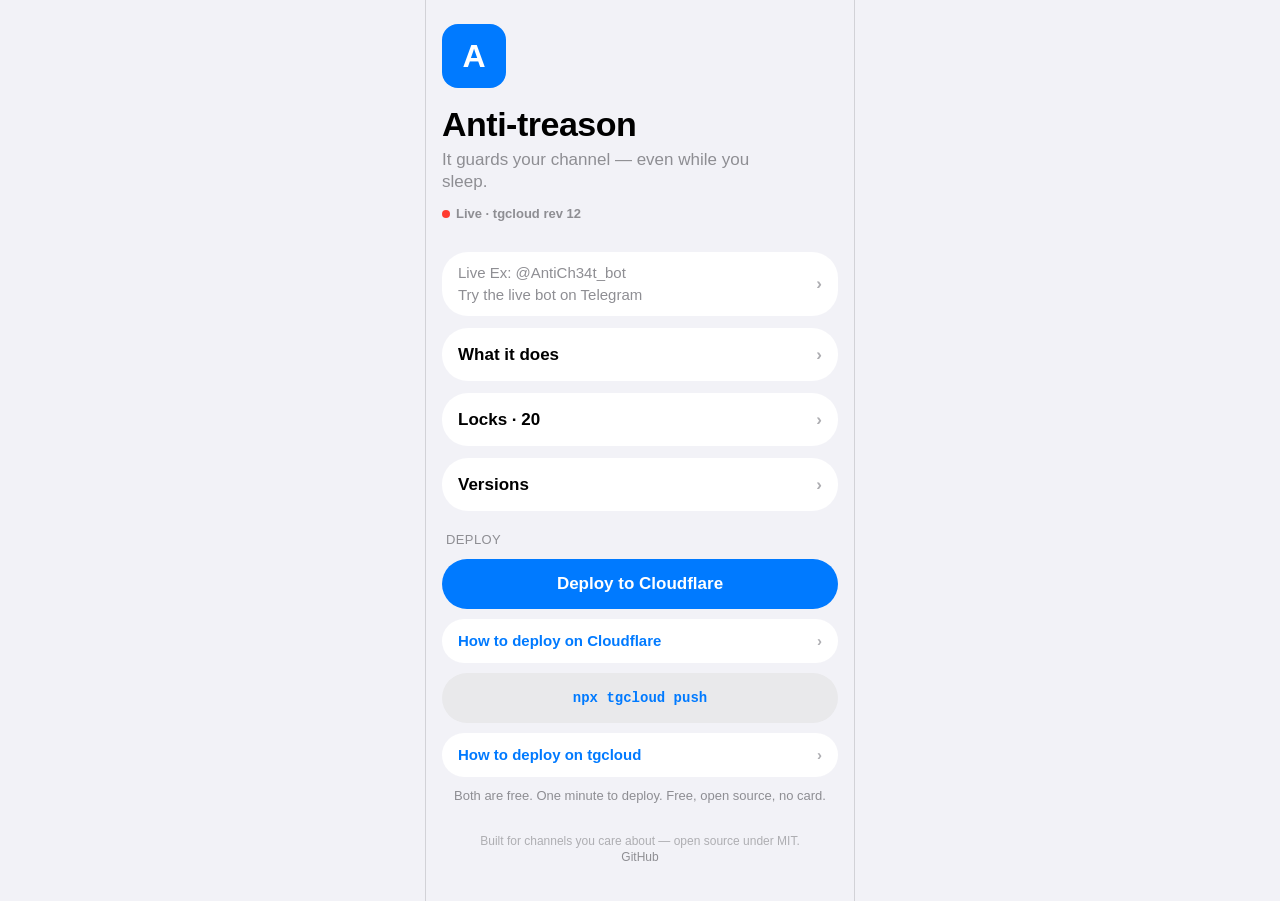
==== commit fcbfb786: "GitHub Pages: rebrand to Anti-treason, live bot is the only example - Site name is now Anti-treason " ====
--- a/docs/index.html
+++ b/docs/index.html
@@ -4,8 +4,8 @@
 <meta charset="utf-8">
 <meta name="viewport" content="initial-scale=1, viewport-fit=cover, user-scalable=no">
 <meta name="theme-color" content="#F2F2F7">
-<meta name="description" content="AntiCh34t — a Telegram bot that guards your channel. Live on tgcloud, rev 12. Free and open source.">
-<title>AntiCh34t — Telegram channel guard</title>
+<meta name="description" content="Anti-treason — a Telegram bot that guards your channel. Live on tgcloud, rev 12. Free and open source.">
+<title>Anti-treason — Telegram channel guard</title>
 <link rel="icon" href="favicon.svg" type="image/svg+xml">
 <style>
 :root{
@@ -164,13 +164,13 @@
 
   <header>
     <div class="icon">A</div>
-    <h1>AntiCh34t</h1>
+    <h1>Anti-treason</h1>
     <p class="tagline">It guards your channel — even while you sleep.</p>
     <p class="live"><i></i>Live · tgcloud rev 12</p>
   </header>
 
-  <a class="example" href="example.html" target="_blank" rel="noopener">
-    <span>See it in action<span>One live example, on its own page</span></span>
+  <a class="example" href="https://t.me/AntiCh34t_bot" target="_blank" rel="noopener">
+    <span>Live Ex: @AntiCh34t_bot<span>Try the live bot on Telegram</span></span>
     <span class="chev">›</span>
   </a>
 
